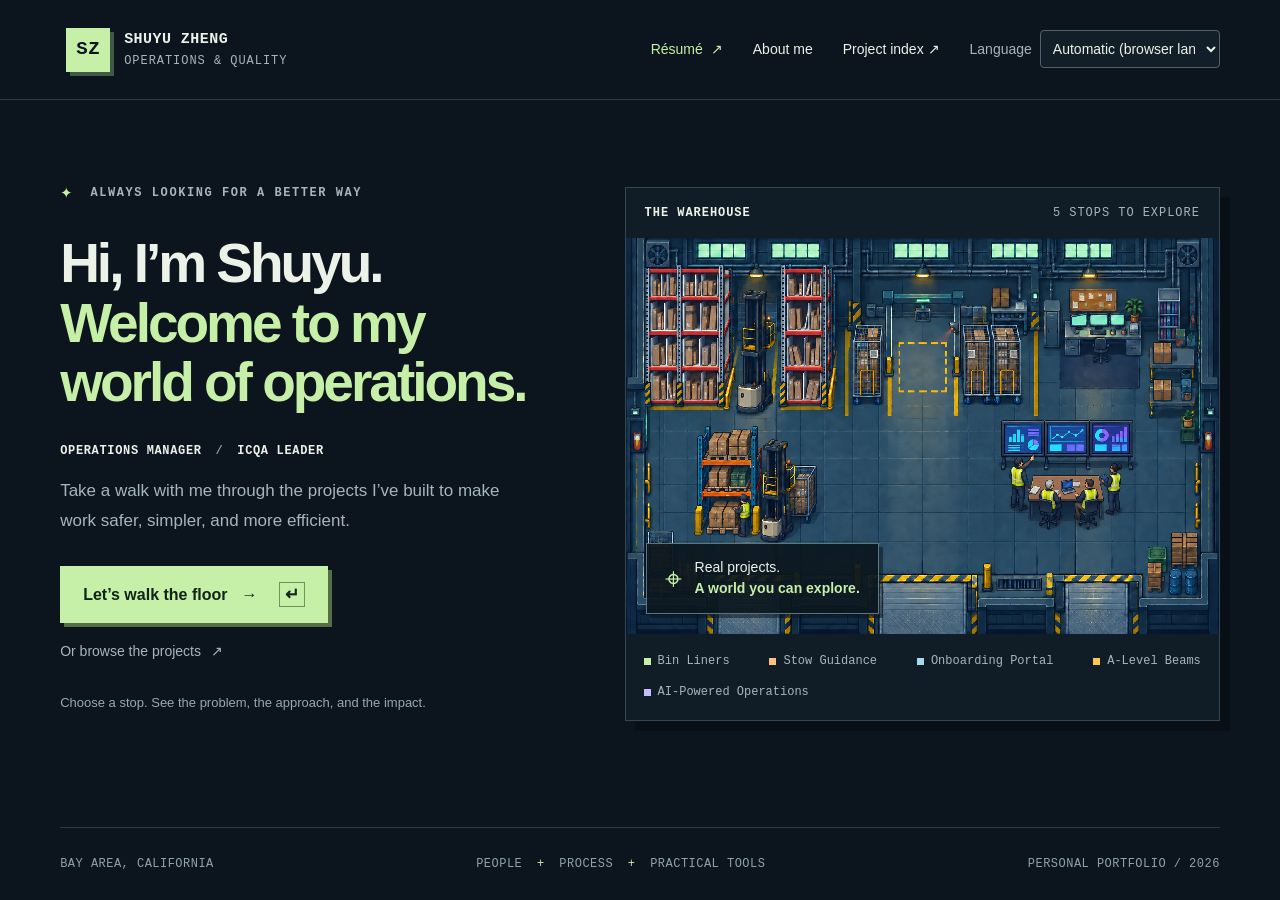
==== index.html @ 423a7daf "shuyuzheng.com" ====
<!doctype html>
<html lang="en">
<head>
  <meta charset="utf-8">
  <meta name="viewport" content="width=device-width, initial-scale=1">
  <title>A Floor Walk with Shuyu Zheng</title>
  <meta name="description" content="Explore operations leadership and program delivery with Shuyu Zheng: Bin Liners, Stow Guidance, Onboarding Portal, A-Level Beams and AI-Powered Operations. View the one-page résumé or take an interactive warehouse floor walk.">
  <meta name="theme-color" content="#0c151d">
  <link rel="icon" type="image/svg+xml" href="data:image/svg+xml,%3Csvg xmlns='http://www.w3.org/2000/svg' viewBox='0 0 64 64'%3E%3Crect width='64' height='64' rx='12' fill='%2314213d'/%3E%3Ctext x='32' y='42' font-family='Arial,sans-serif' font-weight='700' font-size='30' text-anchor='middle' fill='white'%3ESZ%3C/text%3E%3C/svg%3E">
  <link rel="stylesheet" href="styles.css">
  <link rel="preload" as="image" href="assets/warehouse-ai-operations.png">
  <script type="module" src="app.js"></script>
</head>
<body>
  <a class="skip-link" href="#main">Skip to main content</a>
  <header class="site-header">
    <button class="brand" type="button" data-home aria-label="Shuyu Zheng, introduction"><span class="monogram" aria-hidden="true">SZ</span><span>SHUYU ZHENG<span class="brand-sub">OPERATIONS & QUALITY</span></span></button>
    <nav aria-label="Main navigation"><a class="resume-nav" href="assets/Shuyu_Zheng_Resume.pdf" target="_blank" rel="noopener noreferrer"><span>Résumé</span> <span aria-hidden="true">↗</span></a><button type="button" data-about>About me</button><button type="button" data-project-menu>Project index <span aria-hidden="true">↗</span></button><label class="language-picker"><span>Language</span><select class="language-select" aria-label="Language"><option value="auto">Automatic (browser language)</option><option value="en" lang="en" data-no-translate>English</option><option value="zh-Hans" lang="zh-Hans" data-no-translate>简体中文</option><option value="es" lang="es" data-no-translate>Español</option></select></label></nav>
  </header>
  <main id="main">
    <section class="landing" id="landing" aria-labelledby="intro-title">
      <div class="intro-copy">
        <p class="eyebrow"><span class="small-cross" aria-hidden="true">✦</span> ALWAYS LOOKING FOR A BETTER WAY</p>
        <h1 id="intro-title">Hi, I’m Shuyu.<br><span>Welcome to my world of operations.</span></h1>
        <p class="intro-role">OPERATIONS MANAGER <span>/</span> ICQA LEADER</p>
        <p class="intro-text">Take a walk with me through the projects I’ve built to make work safer, simpler, and more efficient.</p>
        <div class="intro-actions"><button class="button primary" id="enter-button" type="button">Let’s walk the floor <span aria-hidden="true">→</span><span class="key-tag" aria-hidden="true">↵</span></button><button class="plain-link" type="button" data-project-menu>Or browse the projects <span aria-hidden="true">↗</span></button></div>
        <p class="intro-instruction">Choose a stop. See the problem, the approach, and the impact.</p>
      </div>
      <div class="intro-scene">
        <div class="scene-heading"><span>THE WAREHOUSE</span><span>5 STOPS TO EXPLORE</span></div>
        <div class="preview-art"><img src="assets/warehouse-ai-operations.png" width="1536" height="1024" alt="Pixel art warehouse with storage racks, order pickers, cage lanes, a manager’s desk and a multi-screen leadership sync area."><div class="preview-note"><span class="note-icon" aria-hidden="true">⌖</span><span>Real projects.<br><strong>A world you can explore.</strong></span></div></div>
        <div class="scene-legend"><span><i class="legend-square liners-color"></i>Bin Liners</span><span><i class="legend-square stowguidance-color"></i>Stow Guidance</span><span><i class="legend-square portal-color"></i>Onboarding Portal</span><span><i class="legend-square beams-color"></i>A-Level Beams</span><span><i class="legend-square ai-color"></i>AI-Powered Operations</span></div>
      </div>
      <div class="landing-foot"><span>BAY AREA, CALIFORNIA</span><span>PEOPLE <b>+</b> PROCESS <b>+</b> PRACTICAL TOOLS</span><span>PERSONAL PORTFOLIO / 2026</span></div>
    </section>
    <section class="game" id="game" hidden aria-labelledby="game-title">
      <div class="game-heading"><div><p class="eyebrow">SHUYU'S WAREHOUSE</p><h1 id="game-title" tabindex="-1">Your floor walk starts here.</h1></div><button class="plain-link" type="button" data-home><span aria-hidden="true">←</span> Introduction</button></div>
      <div class="game-layout">
        <div class="world-panel">
          <div class="world-topbar"><span><i class="tiny-square" aria-hidden="true"></i> THE OPERATIONS FLOOR</span><span id="location-label">At the entrance</span></div>
          <div class="world" id="world" tabindex="0" role="group" aria-label="Interactive warehouse. Click the floor to walk, or choose a project stop. Arrow keys and W A S D also move the manager; Enter opens a nearby project." aria-describedby="controls-copy">
            <img class="warehouse-art" src="assets/warehouse-ai-operations.png" width="1536" height="1024" alt="Warehouse exploration map with five stops: Bin Liners, Stow Guidance, Onboarding Portal, A-Level Beams and AI-Powered Operations." draggable="false">
            <svg class="route-overlay" viewBox="0 0 1000 667" aria-hidden="true"><polyline id="route-line" points=""></polyline></svg>
            <div class="destination-ring" id="destination-ring" hidden aria-hidden="true"></div>
            <button class="stop-pin" id="pin-liners" data-stop="liners" style="--pin-x:17%;--pin-y:41%;--stop-color:var(--mint)" aria-label="Walk to the racks and explore Bin Liners"><span class="pin-label">BIN LINERS</span><span class="pin-number">01</span><span class="pin-tip" aria-hidden="true"></span></button>
            <button class="stop-pin" id="pin-stowguidance" data-stop="stowguidance" style="--pin-x:50%;--pin-y:24%;--stop-color:var(--amber)" aria-label="Walk to the satellite drop zone and explore Stow Guidance"><span class="pin-label">STOW GUIDANCE</span><span class="pin-number">02</span><span class="pin-tip" aria-hidden="true"></span></button>
            <button class="stop-pin" id="pin-portal" data-stop="portal" style="--pin-x:80%;--pin-y:28%;--stop-color:var(--blue)" aria-label="Walk to the manager's desk and explore the Onboarding Portal"><span class="pin-label">ONBOARDING PORTAL</span><span class="pin-number">03</span><span class="pin-tip" aria-hidden="true"></span></button>
            <button class="stop-pin" id="pin-beams" data-stop="beams" style="--pin-x:20%;--pin-y:66%;--stop-color:var(--safety)" aria-label="Walk to the picker and explore A-Level Beams"><span class="pin-label">A-LEVEL BEAMS</span><span class="pin-number">04</span><span class="pin-tip" aria-hidden="true"></span></button>
            <button class="stop-pin" id="pin-ai" data-stop="ai" style="--pin-x:74%;--pin-y:53%;--stop-color:var(--violet)" aria-label="Walk to the leadership sync and explore AI-Powered Operations"><span class="pin-label">AI OPS</span><span class="pin-number">05</span><span class="pin-tip" aria-hidden="true"></span></button>
            <button class="warehouse-exit" type="button" data-walk-outside aria-label="Exit to the basketball court"><span aria-hidden="true">↘</span><span>Life outside work</span><span aria-hidden="true">↗</span></button>
            <div class="manager" id="manager" style="left:50%;top:78%" aria-hidden="true"><span class="manager-name">SHUYU</span><span class="manager-shadow"></span><canvas class="manager-sprite" id="manager-sprite" width="128" height="128"></canvas></div>
            <button class="nearby-prompt" id="nearby-prompt" type="button" hidden>Explore project <kbd>Enter</kbd></button>
            <div class="map-caption" aria-hidden="true">WAREHOUSE / EXPLORATION MAP</div>
          </div>
          <div class="world-controls" id="controls-copy"><span data-mobile-hint=" · Or choose a stop below"><span class="cursor-icon" aria-hidden="true">↖</span> Click or tap to walk</span><span><kbd>↑</kbd><kbd>←</kbd><kbd>↓</kbd><kbd>→</kbd> or WASD</span><span><kbd>Enter</kbd> Explore a stop</span></div>
          <div class="arrival-message" id="arrival-message" role="status" aria-live="polite">You're on the floor. Choose a project marker, or click anywhere in an aisle.</div>
        </div>
        <aside class="field-guide" aria-labelledby="guide-title">
          <div class="guide-head"><span class="eyebrow">YOUR FIELD GUIDE</span><span class="guide-symbol" aria-hidden="true">✦</span></div>
          <h2 id="guide-title">Choose your next stop.</h2><p class="guide-intro">Five stops. Better flow, stronger teams, safer work and informed decisions.</p>
          <div class="progress-label"><span>PROJECTS EXPLORED</span><span id="progress-text">0 / 5</span></div><div class="progress-track" role="progressbar" aria-label="Projects explored" aria-valuemin="0" aria-valuemax="5" aria-valuenow="0"><span id="progress-fill"></span></div>
          <div class="project-stops">
            <button type="button" class="stop-card" data-stop="liners" style="--stop-color:var(--mint)"><span class="stop-index">01</span><span class="stop-copy"><span class="stop-place">STORAGE RACKS</span><strong>Bin Liners</strong><span class="stop-description">Less digging. A faster, safer pick.</span></span><span class="stop-state" aria-hidden="true">↗</span></button>
            <button type="button" class="stop-card" data-stop="stowguidance" style="--stop-color:var(--amber)"><span class="stop-index">02</span><span class="stop-copy"><span class="stop-place">STOW SATELLITE</span><strong>Stow Guidance Tool Improvement Project</strong><span class="stop-description">Remove the scan-and-wait step.</span></span><span class="stop-state" aria-hidden="true">↗</span></button>
            <button type="button" class="stop-card" data-stop="portal" style="--stop-color:var(--blue)"><span class="stop-index">03</span><span class="stop-copy"><span class="stop-place">MANAGER'S DESK</span><strong>Onboarding Portal</strong><span class="stop-description">Organization health. Team pace. Verified learning.</span></span><span class="stop-state" aria-hidden="true">↗</span></button>
            <button type="button" class="stop-card" data-stop="beams" style="--stop-color:var(--safety)"><span class="stop-index">04</span><span class="stop-copy"><span class="stop-place">PALLET PICKING</span><strong>A-Level Beams</strong><span class="stop-description">Raise the pallet. Reduce the bend.</span></span><span class="stop-state" aria-hidden="true">↗</span></button>
            <button type="button" class="stop-card" data-stop="ai" style="--stop-color:var(--violet)"><span class="stop-index">05</span><span class="stop-copy"><span class="stop-place">LEADERSHIP SYNC</span><strong>AI-Powered Operations</strong><span class="stop-description">Better evidence. Clearer decisions. Accountable execution.</span></span><span class="stop-state" aria-hidden="true">↗</span></button>
          </div>
          <div class="guide-bottom"><p>Want to go straight to the stories?</p><button class="plain-link" type="button" data-project-menu>Open project index <span aria-hidden="true">↗</span></button></div>
        </aside>
      </div>
      <div class="game-footer"><button class="plain-link outside-link" type="button" data-walk-outside><span aria-hidden="true">🏀</span> <span>Step outside for basketball</span> <span aria-hidden="true">→</span></button><button class="plain-link" type="button" data-about>Meet the manager <span aria-hidden="true">↗</span></button></div>
    </section>
    <section class="outside" id="outside" hidden aria-labelledby="outside-title">
      <div class="outside-heading"><div><p class="eyebrow">OFF THE CLOCK</p><h1 id="outside-title">Same Shuyu. Different court.</h1><p>Outside operations, I’m a basketball fan. Welcome to my slightly biased pickup game.</p></div><button class="plain-link" type="button" data-return-warehouse><span aria-hidden="true">←</span> <span>Back to the warehouse</span></button></div>
      <div class="court-shell">
        <div class="court-rule"><strong>SHUYU’S HOUSE RULE</strong><p>Only Shuyu or a teammate receiving his direct pass can score. Everyone else is here for the cardio.</p></div>
        <div class="court-scoreboard" aria-label="Basketball scoreboard"><div><span>Squad points</span><strong><span id="court-score">0</span><small> / 21</small></strong></div><div><span>Shuyu’s points</span><strong id="court-shuyu-points">0</strong></div><div><span>Shuyu’s assists</span><strong id="court-assists">0</strong></div><div><span>Shot clock</span><strong id="court-clock">24</strong></div></div>
        <div class="court-stage">
          <div class="court-surface">
          <canvas id="basketball-canvas" width="960" height="640" tabindex="0" aria-label="Playable basketball court. Tap to move the ball handler, or use arrows or W A S D. Hold and release the shoot button or Space to shoot. E passes or steals; Q returns to Shuyu." aria-describedby="basketball-help">Playable basketball court</canvas>
          <div class="court-format" aria-hidden="true">First to 21 · Full court · 5 on 5</div>
          <div class="court-timing" id="court-timing"><div class="timing-heading"><span>Shot timing</span><span id="court-possession">Shuyu can score</span></div><div class="shot-meter" id="shot-meter" role="meter" aria-label="Shot timing" aria-valuemin="0" aria-valuemax="1500" aria-valuenow="0"><span class="shot-meter-green"></span><span class="shot-meter-fill" id="shot-meter-fill"></span><span class="shot-meter-target" aria-hidden="true"></span></div><p>Release in green · about 1 second</p></div>
          </div>
        <div class="court-controls">
          <div class="court-dpad" role="group" aria-label="Move"><button type="button" data-court-direction="arrowup" aria-label="Move up">↑</button><button type="button" data-court-direction="arrowleft" aria-label="Move left">←</button><button type="button" data-court-direction="arrowdown" aria-label="Move down">↓</button><button type="button" data-court-direction="arrowright" aria-label="Move right">→</button></div>
          <div class="court-actions"><button class="button primary" id="court-shoot" type="button" disabled><span>Hold to shoot</span><kbd aria-hidden="true">Space</kbd></button><button class="outline-button" id="court-pass" type="button" disabled><span>Pass / steal</span><kbd aria-hidden="true">E</kbd></button><button class="outline-button" id="court-shuyu" type="button" disabled><span>Back to Shuyu</span><kbd aria-hidden="true">Q</kbd></button></div>
          <div class="court-session"><button class="plain-link" id="court-pause" type="button" disabled>Pause</button><button class="plain-link" id="court-restart" type="button">Restart</button><button class="plain-link" type="button" data-return-warehouse><span aria-hidden="true">←</span><span>Warehouse</span></button></div>
        </div>
          <div class="court-overlay" id="court-overlay"><div><span class="court-overlay-ball" aria-hidden="true">🏀</span><h2 id="court-overlay-title">Loading the court…</h2><p>Move into range, hold for about one second, then release in green. Pass to a teammate for a Shuyu assist.</p><button class="button primary" id="court-start" type="button" disabled>Start pickup</button><button class="plain-link court-overlay-exit" type="button" data-return-warehouse><span aria-hidden="true">←</span><span>Warehouse</span></button></div></div>
        </div>
        <p id="court-message" class="court-message" role="status" aria-live="polite">Ready for a little pickup?</p>
        <div class="basketball-help" id="basketball-help"><p>Tap the court to move. Hold the shoot button, then release in green. E: pass or steal. Q: back to Shuyu. Arrow keys / WASD also move.</p><p>Use Pass to find a teammate. The gold ring marks who you control; a star marks Shuyu’s pass recipient. Attack the right basket.</p></div>
      </div>
    </section>
    <noscript><div class="noscript-note"><p>Shuyu Zheng leads operations and inventory quality at Amazon. Explore five areas of work: Bin Liners, Stow Guidance, Onboarding Portal, A-Level Beams and AI-Powered Operations. The interactive floor walk requires JavaScript.</p><a href="assets/Shuyu_Zheng_Resume.pdf">View résumé (PDF, English)</a></div></noscript>
  </main>
  <dialog class="project-dialog" id="project-dialog" aria-labelledby="dialog-title"><div class="dialog-top"><label class="language-picker"><span>Language</span><select class="language-select" aria-label="Language"><option value="auto">Automatic (browser language)</option><option value="en" lang="en" data-no-translate>English</option><option value="zh-Hans" lang="zh-Hans" data-no-translate>简体中文</option><option value="es" lang="es" data-no-translate>Español</option></select></label><span class="eyebrow" id="dialog-eyebrow">PROJECT FIELD NOTES</span><button class="close-dialog" type="button" aria-label="Close and return">Close <span aria-hidden="true">×</span></button></div><div id="dialog-content"></div></dialog>
</body>
</html>
---- styles.css ----
:root{color-scheme:dark;--bg:#0c151d;--panel:#121f28;--panel-2:#172631;--line:#2b3c46;--text:#edf2e9;--muted:#a6b5bb;--mint:#c6efa7;--amber:#ffc17d;--blue:#a7d9ef;--safety:#ffc94b;--mono:'Courier New',Courier,monospace;--sans:Inter,ui-sans-serif,-apple-system,BlinkMacSystemFont,'Segoe UI',sans-serif}
*{box-sizing:border-box}html{scroll-behavior:smooth}body{margin:0;background:var(--bg);color:var(--text);font-family:var(--sans);font-size:16px;line-height:1.6}button,a{-webkit-tap-highlight-color:transparent}button{font:inherit;color:inherit;cursor:pointer;border:0}button:disabled{cursor:default}a{color:inherit}button:focus-visible,a:focus-visible,[tabindex]:focus-visible{outline:3px solid var(--mint);outline-offset:5px}button:focus:not(:focus-visible){outline:none}[hidden]{display:none!important}::selection{background:var(--mint);color:var(--bg)}.skip-link{position:fixed;top:-80px;left:16px;z-index:50;padding:12px 20px;background:var(--mint);color:var(--bg)}.skip-link:focus{top:12px}
.site-header{min-height:100px;padding:20px 4.7%;display:flex;align-items:center;justify-content:space-between;border-bottom:1px solid var(--line);max-width:1920px;margin:auto;gap:20px}.brand{display:flex;align-items:center;gap:14px;text-align:left;background:none;font-family:var(--mono);font-size:15px;font-weight:700;line-height:1.5;letter-spacing:.03em}.monogram{display:grid;place-items:center;min-width:44px;height:44px;color:var(--bg);background:var(--mint);font-size:19px;box-shadow:4px 4px 0 #405946}.brand-sub{display:block;color:var(--muted);font-size:12px;font-weight:400;letter-spacing:.08em}.site-header nav{display:flex;gap:30px}.site-header nav button{background:none;font-size:14px;padding:10px 0}.site-header nav button:last-child{color:var(--mint)}.site-header nav button:hover,.plain-link:hover{color:var(--mint)}
.landing{min-height:calc(100svh - 100px);max-width:1600px;margin:auto;padding:64px 4.7% 0;display:grid;grid-template-columns:1fr 1.18fr;column-gap:60px;align-items:center}.eyebrow{font:700 12px/1.6 var(--mono);letter-spacing:.13em;color:var(--muted);margin:0 0 16px}.small-cross{color:var(--mint);margin-right:8px;font-size:20px;vertical-align:middle}.intro-copy h1{font-size:clamp(42px,4.3vw,72px);letter-spacing:-.055em;line-height:1.08;margin:25px 0 28px;font-weight:650}.intro-copy h1>span{color:var(--mint)}.intro-role{font:700 12px/1.8 var(--mono);letter-spacing:.055em;margin:0 0 14px}.intro-role>span{color:#8499a5;margin:0 6px}.intro-text{max-width:465px;font-size:17px;line-height:1.75;color:var(--muted);margin:0 0 30px}.intro-actions{display:flex;align-items:flex-start;flex-direction:column;gap:17px}.button{padding:16px 23px;display:inline-flex;align-items:center;justify-content:center;gap:14px;font-weight:650;font-size:16px;transition:transform .15s,box-shadow .15s}.primary{background:var(--mint);color:#132319;box-shadow:4px 4px 0 #566e48}.primary:hover{transform:translate(-2px,-2px);box-shadow:6px 6px 0 #566e48}.primary:active{transform:translate(2px,2px);box-shadow:2px 2px 0 #566e48}.play-icon{font-size:13px}.key-tag{font-size:17px;line-height:1;padding:3px 5px;border:1px solid #70955c;margin-left:8px}.plain-link{display:inline-flex;align-items:center;gap:10px;background:none;padding:0;font-size:14px;color:var(--muted);text-decoration:none}.intro-instruction{font-size:13px;color:#96a8b1;margin-top:30px}
.intro-scene{border:1px solid #354753;background:#101d26;box-shadow:10px 10px 0 #080f15;transform:translateY(2px)}.scene-heading{display:flex;justify-content:space-between;gap:15px;padding:16px 19px;font:700 12px/1.5 var(--mono);letter-spacing:.08em}.scene-heading span:last-child{color:var(--muted);font-weight:400}.preview-art{position:relative;overflow:hidden;background:#132631}.preview-art>img{display:block;width:100%;height:auto;aspect-ratio:1.5;object-fit:cover;image-rendering:pixelated}.preview-note{position:absolute;bottom:20px;left:20px;display:flex;gap:13px;align-items:center;font-size:14px;line-height:1.5;background:#0c171fed;border:1px solid #5c777b;padding:12px 18px;box-shadow:4px 4px 0 #09121880}.note-icon{font-size:30px;color:var(--mint)}.preview-note strong{font-weight:600;color:var(--mint)}.scene-legend{display:flex;justify-content:space-between;gap:12px;flex-wrap:wrap;padding:18px;font-size:12px;font-family:var(--mono);color:var(--muted)}.scene-legend>span{display:flex;gap:7px;align-items:center}.legend-square{height:7px;width:7px;display:inline-block}.liners-color{background:var(--mint)}.stowguidance-color{background:var(--amber)}.portal-color{background:var(--blue)}.landing-foot{grid-column:1/-1;display:flex;justify-content:space-between;gap:20px;align-self:end;border-top:1px solid var(--line);padding:27px 0;margin-top:60px;font:12px/1.5 var(--mono);letter-spacing:.04em;color:#8fa2ac}.landing-foot b{color:var(--mint);font-weight:400;padding:0 7px}
.game{max-width:1600px;margin:auto;padding:30px 4.7% 0}.game-heading{display:flex;justify-content:space-between;align-items:center;gap:20px;margin-bottom:25px}.game-heading .eyebrow{margin:0 0 6px}.game-heading h1{font-size:31px;font-weight:600;line-height:1.2;letter-spacing:-.035em;margin:0}.game-layout{display:grid;grid-template-columns:minmax(0,1fr) 290px;border:1px solid var(--line);box-shadow:8px 8px 0 #080f15}.world-panel{min-width:0;background:#101e27}.world-topbar{font:12px/1.5 var(--mono);letter-spacing:.04em;display:flex;align-items:center;justify-content:space-between;gap:12px;padding:17px 20px;border-bottom:1px solid var(--line)}.world-topbar>span:first-child{display:flex;align-items:center;gap:9px}.tiny-square{height:6px;width:6px;background:var(--mint)}#location-label{color:var(--muted);font-size:12px}.world{position:relative;aspect-ratio:1.5;overflow:hidden;cursor:crosshair;isolation:isolate;background:#213740;touch-action:manipulation;user-select:none;-webkit-user-select:none}.warehouse-art{position:absolute;inset:0;display:block;width:100%;height:100%;image-rendering:pixelated;pointer-events:none}.route-overlay{position:absolute;inset:0;width:100%;height:100%;pointer-events:none;z-index:2}.route-overlay polyline{fill:none;stroke:var(--mint);stroke-width:2;stroke-dasharray:4 8;stroke-linecap:round;opacity:.8}.destination-ring{position:absolute;width:22px;height:10px;border:2px solid var(--mint);transform:translate(-50%,-50%);z-index:3;box-shadow:0 0 0 3px #16242b88}.manager{position:absolute;width:7%;aspect-ratio:1;transform:translate(-50%,-94%);pointer-events:none;z-index:6;min-width:28px}.manager-sprite{position:absolute;inset:0;width:100%;height:100%;image-rendering:pixelated}.manager-name{position:absolute;bottom:95%;left:50%;transform:translateX(-50%);font:700 12px/1 var(--mono);letter-spacing:.03em;color:#eaffde;background:#0c171fda;border:1px solid #799477;padding:4px 6px;white-space:nowrap;z-index:1}.manager-shadow{position:absolute;width:36%;height:12%;bottom:2%;left:32%;background:#030c1680;border-radius:50%}.stop-pin{position:absolute;left:var(--pin-x);top:var(--pin-y);transform:translate(-50%,-100%);padding:0;background:transparent;display:flex;align-items:center;flex-direction:column;z-index:7;cursor:pointer;color:var(--stop-color);transition:filter .16s}.pin-label{background:#101c25f5;border:1px solid var(--stop-color);padding:5px 9px;font:700 12px/1.4 var(--mono);letter-spacing:.04em;white-space:nowrap;box-shadow:3px 3px 0 #0005}.pin-number{display:grid;place-items:center;width:34px;height:32px;background:var(--stop-color);color:var(--bg);font:700 14px/1 var(--mono);margin-top:6px;box-shadow:3px 3px 0 #0005}.pin-tip{width:0;height:0;border-left:5px solid transparent;border-right:5px solid transparent;border-top:6px solid var(--stop-color)}.stop-pin:hover,.stop-pin:focus-visible{filter:brightness(1.2)}.stop-pin.is-active .pin-number{outline:3px solid white;outline-offset:3px}.stop-pin.is-visited .pin-label:after{content:' ✓';padding-left:3px}.world-controls{display:flex;flex-wrap:wrap;justify-content:space-between;gap:10px;padding:16px 19px;border-top:1px solid var(--line);font-size:13px;color:var(--muted)}.world-controls>span{display:flex;align-items:center;gap:5px}kbd{font:12px/1 var(--mono);background:#233440;border:1px solid #4b606c;border-bottom-width:2px;padding:4px 5px;border-radius:2px;color:#d8e5e7}.cursor-icon{font-size:20px;color:var(--mint);line-height:.8;margin-right:3px}.arrival-message{font-size:14px;line-height:1.6;padding:0 19px 17px;color:#b5c4c7}.map-caption{position:absolute;bottom:13px;right:15px;font:12px/1.4 var(--mono);letter-spacing:.04em;color:#c4d1d9;background:#08151fbb;padding:4px 7px}.nearby-prompt{position:absolute;bottom:20px;left:50%;transform:translateX(-50%);padding:8px 14px;background:var(--mint);color:#14281d;white-space:nowrap;z-index:8;font-size:14px;box-shadow:3px 3px 0 #17221bdd}.nearby-prompt kbd{margin-left:10px;background:#afda8f;border-color:#739859;color:#183022}
.field-guide{border-left:1px solid var(--line);background:var(--panel);padding:25px 23px;display:flex;flex-direction:column;min-width:0}.guide-head{display:flex;justify-content:space-between;align-items:center}.guide-head .eyebrow{font-size:12px;margin:0}.guide-symbol{color:var(--mint);font-size:21px}.field-guide h2{font-size:25px;line-height:1.3;letter-spacing:-.025em;margin:13px 0 8px}.guide-intro{color:var(--muted);font-size:16px;line-height:1.65;margin:0 0 26px}.progress-label{display:flex;justify-content:space-between;font:12px/1.5 var(--mono);letter-spacing:.01em;color:var(--muted)}#progress-text{color:var(--mint)}.progress-track{height:5px;background:#2a3b44;margin:10px 0 20px;overflow:hidden}.progress-track>span{display:block;background:var(--mint);height:100%;width:0;transition:width .35s}.project-stops{display:flex;flex-direction:column;gap:6px}.stop-card{display:flex;align-items:flex-start;gap:10px;text-align:left;width:100%;padding:16px 0;border-top:1px solid var(--line);background:transparent}.stop-index{font:700 12px/1.4 var(--mono);color:var(--stop-color);border:1px solid #52606a;min-width:27px;text-align:center;padding:4px 2px;margin-top:2px}.stop-copy{display:flex;flex-direction:column;flex:1;gap:4px}.stop-place{font:12px/1.5 var(--mono);letter-spacing:.01em;color:var(--muted)}.stop-copy strong{font-size:16px;font-weight:600;line-height:1.4}.stop-description{color:var(--muted);font-size:14px;line-height:1.55}.stop-state{font-size:17px;line-height:1;color:var(--stop-color);padding-top:6px}.stop-card:hover .stop-copy strong,.stop-card.is-active .stop-copy strong{color:var(--stop-color)}.stop-card.is-active .stop-index{border-color:var(--stop-color)}.stop-card.is-visited .stop-index{background:var(--stop-color);color:var(--bg);border-color:var(--stop-color)}.guide-bottom{border-top:1px solid var(--line);margin-top:auto;padding-top:21px}.guide-bottom p{font-size:13px;color:#9cafb9;margin:0 0 7px}.guide-bottom .plain-link{color:var(--mint);font-size:14px}.game-footer{display:flex;justify-content:space-between;gap:16px;align-items:center;padding:23px 0;font:12px/1.6 var(--mono);letter-spacing:.01em;color:#8fa2ac}.game-footer .plain-link{font-family:var(--sans);letter-spacing:0;font-size:14px}
.project-dialog{border:1px solid #546c78;background:var(--panel);color:var(--text);padding:0;width:min(830px,calc(100% - 36px));max-height:90svh;box-shadow:12px 12px 0 #050d1480;overscroll-behavior:contain}.project-dialog::backdrop{background:#030a12d9;backdrop-filter:blur(5px)}.dialog-top{display:flex;align-items:center;justify-content:space-between;gap:15px;position:sticky;top:0;z-index:3;background:#121f28f7;padding:18px 28px;border-bottom:1px solid var(--line)}.dialog-top .eyebrow{margin:0;font-size:12px}.close-dialog{display:flex;gap:14px;align-items:center;background:transparent;font-size:14px;color:var(--muted)}.close-dialog>span{font-size:25px;line-height:1}.dialog-body{padding:34px}.dialog-identity{display:flex;align-items:center;gap:14px;margin-bottom:20px}.dialog-number{background:var(--project-accent,var(--mint));color:var(--bg);font:700 20px/1 var(--mono);padding:12px;box-shadow:4px 4px 0 #34473e}.dialog-place{font:12px/1.5 var(--mono);letter-spacing:.07em;color:var(--project-accent,var(--mint))}.dialog-body h2{font-size:42px;line-height:1.12;letter-spacing:-.045em;margin:0 0 17px}.dialog-lead{font-size:19px;line-height:1.6;color:#c1cdd0;margin:0 0 25px}.project-tags{display:flex;flex-wrap:wrap;gap:8px;margin:0 0 28px}.project-tags span{font:12px/1.4 var(--mono);color:#bacbd1;border:1px solid #405560;padding:6px 9px}.story-section{border-top:1px solid var(--line);padding-top:22px;margin-top:23px}.story-section h3{font-size:17px;line-height:1.4;margin:0 0 10px;font-weight:600}.story-section p{font-size:16px;line-height:1.75;color:#b3c3c9;margin:0 0 12px}.story-section ul{color:#b3c3c9;padding-left:22px;font-size:16px}.story-section li{margin-bottom:9px}.project-note{border-left:2px solid var(--project-accent,var(--mint));padding:9px 15px;color:var(--muted);font-size:14px;line-height:1.6;margin:25px 0}.project-end{display:flex;justify-content:space-between;align-items:center;gap:20px;padding-top:25px;border-top:1px solid var(--line);margin-top:28px}.project-end .button{font-size:14px;padding:11px 17px}.project-end .plain-link{font-size:14px}.project-index{display:grid;gap:12px;margin-top:25px}.index-card{border:1px solid var(--line);background:#172832;text-align:left;padding:21px;display:grid;grid-template-columns:42px 1fr auto;gap:17px;align-items:center}.index-card:hover{border-color:var(--stop-color)}.index-card .index-number{font:700 17px/1.5 var(--mono);color:var(--stop-color)}.index-card strong{font-size:20px;line-height:1.4;display:block;margin-bottom:4px}.index-card small{display:block;font-size:14px;color:var(--muted);line-height:1.5}.index-card .index-arrow{color:var(--stop-color);font-size:23px}.about-grid{display:grid;grid-template-columns:1fr 1fr;gap:18px;padding:20px 0;border-top:1px solid var(--line);border-bottom:1px solid var(--line);margin:25px 0}.about-grid span{display:block;font:12px/1.5 var(--mono);color:var(--muted);letter-spacing:.05em;margin-bottom:7px}.about-grid strong{font-size:16px;font-weight:500}.about-path{font:14px/1.8 var(--mono);color:var(--mint);border-left:2px solid var(--mint);padding:4px 18px;margin:24px 0}.more-work{display:flex;gap:10px;flex-wrap:wrap;margin-top:20px}.outline-button{background:transparent;border:1px solid #4c636d;padding:10px 14px;font-size:14px;text-align:left}.outline-button:hover{border-color:var(--mint);color:var(--mint)}.flow-demo{padding:20px;background:#0e1921;border:1px solid #3e5059;margin:25px 0}.flow-demo-heading{display:flex;justify-content:space-between;align-items:center;gap:20px;margin-bottom:20px;font:12px/1.5 var(--mono);color:var(--muted)}.flow-demo-heading button{background:transparent;color:var(--amber);font-size:14px;border:1px solid #5e594d;padding:6px 10px;white-space:nowrap}.flow-steps{display:grid;grid-template-columns:1fr 1fr 1fr;gap:12px}.flow-step{border:1px solid #334550;padding:13px 12px;background:#182731}.flow-step .flow-number{font:12px/1.5 var(--mono);color:#8a9fa9;display:block;margin-bottom:12px}.flow-step strong{font-size:16px;line-height:1.4;display:block;margin-bottom:4px}.flow-step p{font-size:14px;line-height:1.6;color:var(--muted);margin:0}.flow-step.is-lit{border-color:var(--amber);background:#332d24}.flow-step.is-lit .flow-number{color:var(--amber)}.flow-status{min-height:44px;font-size:14px;line-height:1.6;color:var(--amber);margin:16px 0 0}.feature-table{width:100%;border-collapse:collapse;margin:21px 0;font-size:16px;line-height:1.65}.feature-table th{width:34%;text-align:left;font-weight:500;color:var(--blue)}.feature-table td{color:var(--muted)}.feature-table th,.feature-table td{padding:12px 10px;border-bottom:1px solid var(--line);vertical-align:top}.dialog-open{overflow:hidden}.noscript-note{padding:25px;margin:20px;border:1px solid var(--line)}
@media(min-width:1600px){.landing{padding-top:90px}.intro-scene{margin-top:10px}.game-heading{margin-bottom:32px}.field-guide{padding:30px 26px}.game-layout{grid-template-columns:minmax(0,1fr) 320px}.stop-card{padding:22px 0}}
@media(max-width:1180px){.landing{column-gap:35px;padding-top:50px}.landing-foot>span:nth-child(2){display:none}.scene-legend{gap:10px}.game{padding-left:3%;padding-right:3%}.game-layout{grid-template-columns:minmax(0,1fr) 270px}.field-guide{padding:19px 17px}.world-controls{padding:13px}.world-controls>span:nth-child(3){display:none}.pin-label{padding:4px 6px}.map-caption{display:none}.guide-intro{margin-bottom:20px}.stop-card{padding:14px 0}.guide-bottom{padding-top:13px}.guide-bottom p{display:none}}
@media(max-width:930px){.landing{column-gap:27px}.intro-copy h1{font-size:44px}.intro-text{font-size:16px}.scene-heading{padding:13px}.scene-heading>span:last-child{display:none}.scene-legend{padding:12px}.scene-legend>span:last-child{flex-basis:100%}.preview-note{left:12px;bottom:12px;padding:8px 12px}.game-layout{display:flex;flex-direction:column}.field-guide{border-left:0;border-top:1px solid var(--line);display:grid;grid-template-columns:1fr auto;gap:0 30px}.guide-head,.field-guide h2,.guide-intro,.progress-label,.progress-track{display:none}.project-stops{grid-column:1/-1;display:grid;grid-template-columns:repeat(3,1fr);gap:20px}.stop-card{border-top:0;padding:5px 0 12px}.stop-state{display:none}.guide-bottom{grid-column:1/-1;margin-top:8px;padding-top:12px;display:flex;align-items:center;justify-content:space-between}.guide-bottom p{display:block;margin:0}.game-heading h1{font-size:30px}.world-controls>span:nth-child(3){display:flex}}
@media(max-width:680px){.site-header{min-height:79px;padding:17px 6%;gap:12px}.brand{font-size:12px;gap:12px}.brand-sub{font-size:12px;letter-spacing:0}.monogram{min-width:36px;height:36px;font-size:16px}.site-header nav{gap:0}.site-header nav button{font-size:12px}.site-header nav button:first-child{display:none}.landing{min-height:calc(100svh - 79px);display:flex;flex-direction:column;align-items:stretch;padding:37px 6% 0;gap:35px}.intro-copy h1{font-size:clamp(42px,10vw,61px);margin:20px 0 24px}.intro-copy h1 br:last-child{display:none}.intro-copy h1>span{display:block}.intro-copy h1>br{display:none}.intro-text{font-size:16px;margin-bottom:25px;max-width:100%}.intro-actions{gap:18px}.intro-actions .primary{width:100%;justify-content:space-between;font-size:15px;padding:15px 18px}.intro-instruction{margin:19px 0 0}.intro-scene{transform:none;box-shadow:6px 6px 0 #080f15}.scene-heading>span:last-child{display:block}.scene-legend{justify-content:flex-start}.scene-legend>span:last-child{flex-basis:auto}.landing-foot{margin-top:0;padding:20px 0;gap:10px;line-height:1.7}.landing-foot span:last-child{text-align:right}.game{padding:25px 4% 0}.game-heading{gap:12px;margin-bottom:20px;align-items:flex-end}.game-heading h1{font-size:27px;max-width:225px;line-height:1.15}.game-heading .plain-link{font-size:12px}.game-heading .eyebrow{font-size:12px}.game-layout{box-shadow:5px 5px 0 #080f15}.world-topbar{font-size:12px;padding:12px 10px;gap:10px;letter-spacing:0}.world-topbar>span:first-child{gap:6px}#location-label{font-size:12px;text-align:right}.pin-label{display:none}.pin-number{font-size:12px;width:29px;height:29px;box-shadow:2px 2px 0 #0005}.stop-pin{padding:7px;margin-top:7px}.stop-pin.is-visited .pin-number:after{content:'✓';font-size:12px;position:absolute;right:0;top:5px;background:var(--bg);color:var(--stop-color);padding:2px}.manager{width:8.5%}.manager-name{font-size:12px;padding:3px 4px}.world-controls{font-size:12px;padding:13px 10px;gap:6px}.world-controls>span:nth-child(2),.world-controls>span:nth-child(3){display:none}.world-controls>span:first-child:after{content:attr(data-mobile-hint);color:#a6b5bb}.arrival-message{font-size:14px;padding:0 10px 13px;min-height:48px}.field-guide{padding:14px 16px;gap:0}.project-stops{display:flex;flex-direction:column;gap:0}.stop-card{padding:14px 0;border-bottom:1px solid var(--line);gap:13px}.stop-card:last-child{border-bottom:0}.stop-copy{gap:2px}.stop-copy strong{font-size:17px}.stop-description{font-size:14px}.stop-state{display:block}.stop-index{margin-top:5px}.guide-bottom{margin-top:6px;gap:12px}.guide-bottom p{font-size:12px;max-width:140px}.guide-bottom .plain-link{font-size:14px}.game-footer{font-size:12px;align-items:flex-start;padding-top:19px}.game-footer>span{max-width:170px}.game-footer .plain-link{font-size:12px;white-space:nowrap}.nearby-prompt{bottom:10px;font-size:13px;padding:6px 10px}.nearby-prompt kbd{display:none}.project-dialog{width:calc(100% - 20px);max-height:94svh}.dialog-top{padding:15px 18px}.close-dialog{font-size:14px;gap:10px}.dialog-body{padding:25px 20px}.dialog-body h2{font-size:34px}.dialog-lead{font-size:17px}.dialog-identity{gap:12px;margin-bottom:21px}.dialog-number{font-size:17px;padding:10px}.project-end{gap:14px;flex-wrap:wrap}.flow-demo{padding:13px}.flow-demo-heading{font-size:12px;gap:10px}.flow-steps{grid-template-columns:1fr;gap:8px}.flow-step{display:grid;grid-template-columns:20px 1fr;gap:0 12px;padding:12px}.flow-step .flow-number{grid-row:1/3;margin:0}.flow-status{min-height:0}.feature-table th,.feature-table td{padding:12px 5px}.about-grid{grid-template-columns:1fr}.index-card{padding:17px 13px;gap:10px;grid-template-columns:30px 1fr auto}.index-card strong{font-size:18px}}
@media(max-width:390px){.site-header{padding-left:4%;padding-right:4%}.brand{gap:9px}.brand-sub{font-size:12px}.site-header nav button{max-width:65px;text-align:right;line-height:1.4}.scene-heading{flex-wrap:wrap;gap:5px}.world-topbar{align-items:flex-start}.world-topbar>span:first-child{max-width:155px}.world-controls>span:first-child:after{content:''}.intro-actions .primary{gap:9px}.key-tag{display:none}}
@media(prefers-reduced-motion:reduce){html{scroll-behavior:auto}*,*:before,*:after{animation:none!important;transition:none!important}}
.visually-hidden{position:absolute;width:1px;height:1px;overflow:hidden;clip-path:inset(50%);white-space:nowrap}
.impact-facts{display:grid;grid-template-columns:repeat(3,minmax(0,1fr));gap:18px;margin:26px 0 30px;padding:22px 0;border-top:1px solid var(--line);border-bottom:1px solid var(--line)}.impact-facts strong{display:block;font-size:25px;line-height:1.3;letter-spacing:-.025em;color:var(--project-accent,var(--mint));margin-bottom:8px}.impact-facts span{display:block;font-size:14px;line-height:1.55;color:var(--muted)}.portal-facts{grid-template-columns:repeat(2,minmax(0,1fr))}.impact-calculator{margin:30px 0 0;padding-top:27px;border-top:1px solid var(--line)}.impact-calculator .eyebrow{color:var(--amber);font-size:12px;margin-bottom:12px}.impact-calculator h3{font-size:25px;line-height:1.3;letter-spacing:-.025em;margin:0 0 17px}.impact-formula{font:14px/1.8 var(--mono);color:#c4d1d6;margin:0 0 15px}.impact-formula strong{color:var(--amber)}.calculator-intro{font-size:16px;color:var(--muted);line-height:1.7;margin:0 0 23px}.impact-form{display:grid;grid-template-columns:1fr 1fr;gap:19px}.impact-form label{display:flex;flex-direction:column;gap:7px;color:#c7d5d8;font-size:14px;line-height:1.5}.impact-form input,.impact-form select{width:100%;min-width:0;min-height:45px;background:#0c1720;color:var(--text);border:1px solid #526672;border-radius:0;padding:10px 12px;font:16px/1.5 var(--sans)}.impact-form input:focus-visible,.impact-form select:focus-visible{outline:2px solid var(--amber);outline-offset:2px}.impact-form input:invalid{border-color:#e6a288}.impact-table{width:100%;border-collapse:collapse;font-size:16px;line-height:1.5;margin:26px 0 16px;table-layout:fixed}.impact-table th,.impact-table td{padding:14px 11px;border-bottom:1px solid var(--line);overflow-wrap:anywhere}.impact-table th:first-child{width:24%;text-align:left}.impact-table th{font-weight:500}.impact-table thead{color:var(--muted);font-size:14px}.impact-table td,.impact-table thead th:not(:first-child){text-align:right}.annual-row{color:var(--amber);background:#282b27;font-weight:650}.impact-summary{font-size:16px;color:var(--amber);line-height:1.7;margin:18px 0}.impact-method{font-size:14px;line-height:1.7;color:var(--muted);margin:13px 0}.impact-method a{color:var(--blue);text-underline-offset:3px}.impact-error{font-size:14px;line-height:1.6;color:#ffb299;margin:17px 0}.impact-method:last-child{margin-bottom:0}
@media(max-width:680px){.impact-facts{gap:18px 14px;grid-template-columns:1fr 1fr}.impact-facts>div:last-child:nth-child(3){grid-column:1/-1}.impact-facts strong{font-size:23px}.impact-form{gap:17px 12px}.impact-form label{font-size:14px}.impact-calculator h3{font-size:24px}.impact-table th,.impact-table td{padding:12px 7px;font-size:14px}.impact-table thead th{font-size:12px}.impact-summary{font-size:15px}.impact-formula{font-size:13px}.impact-method{font-size:14px}}
@media(max-width:390px){.impact-form{grid-template-columns:1fr}.impact-table th:first-child{width:22%}.impact-table th,.impact-table td{padding-left:4px;padding-right:4px}.impact-facts strong{font-size:21px}}
.onboarding-facts{grid-template-columns:repeat(3,minmax(0,1fr))}.roadmap-section{padding:24px 0 4px;border-top:1px solid var(--line);margin-top:27px}.roadmap-section .eyebrow{color:var(--blue);margin:0 0 10px}.roadmap-section h3{font-size:23px;line-height:1.35;letter-spacing:-.025em;margin:0 0 18px}.roadmap-section>p:last-child{font-size:16px;line-height:1.75;color:var(--muted);margin:18px 0}.week-rail{display:grid;grid-template-columns:repeat(6,minmax(0,1fr));gap:8px;list-style:none;padding:0;margin:0}.week-rail li{padding:14px 8px;text-align:center;border:1px solid #3e5d6e;background:#142936}.week-rail span{display:block;font:12px/1.4 var(--mono);letter-spacing:.06em;color:var(--muted);margin-bottom:5px}.week-rail strong{font:700 25px/1.3 var(--mono);color:var(--blue)}.portal-capabilities{display:grid;grid-template-columns:1fr 1fr;gap:25px 30px;margin:25px 0 32px}.portal-capabilities section{border-top:1px solid #36505e;padding-top:17px}.capability-index{font:12px/1.5 var(--mono);color:var(--blue);letter-spacing:.03em}.portal-capabilities h3{font-size:18px;line-height:1.5;letter-spacing:-.01em;margin:9px 0}.portal-capabilities p{font-size:16px;line-height:1.75;color:var(--muted);margin:0}.onboarding-calculator .eyebrow,.onboarding-calculator .impact-summary{color:var(--blue)}.onboarding-calculator .annual-row{color:var(--blue);background:#192e3c}.onboarding-table caption{caption-side:top;text-align:left;font-size:14px;line-height:1.5;color:var(--muted);margin-bottom:12px}.onboarding-table th:first-child{width:46%;overflow-wrap:normal}.readiness-scenario{border-top:1px solid #3b5460;border-bottom:1px solid #3b5460;padding:18px 0;margin:25px 0}.readiness-scenario summary{color:var(--blue);font-size:16px;line-height:1.5;font-weight:550;cursor:pointer;padding:3px 0}.readiness-scenario summary:focus-visible{outline:2px solid var(--blue);outline-offset:4px}.readiness-scenario .impact-form{margin:20px 0}.readiness-result{color:var(--blue);font-size:16px;line-height:1.7}.onboarding-calculator .impact-form input:focus-visible{outline-color:var(--blue)}
@media(max-width:680px){.onboarding-facts{grid-template-columns:1fr 1fr}.week-rail{grid-template-columns:repeat(3,minmax(0,1fr));gap:10px}.week-rail li{padding:11px 8px}.portal-capabilities{grid-template-columns:1fr;gap:22px}.portal-capabilities h3{font-size:18px}.portal-capabilities p{font-size:16px}.onboarding-table th:first-child{width:44%}.onboarding-table td{font-size:14px}.onboarding-table thead th{font-size:12px}.onboarding-calculator .impact-form{grid-template-columns:1fr}.roadmap-section h3{font-size:22px}.readiness-scenario summary{font-size:16px}}
.model-subheading{font-size:18px;line-height:1.5;margin:24px 0 18px;color:var(--text)}.regional-rollout{margin:28px 0;padding:2px 0 22px;border-top:1px solid #3b5460;border-bottom:1px solid #3b5460}.regional-rollout .model-subheading{color:var(--blue)}

.beams-color{background:var(--safety)}
.liner-calculator .eyebrow,.liner-calculator .impact-summary{color:var(--mint)}
.liner-calculator .annual-row{background:#22352c;color:var(--mint)}
.beam-calculator .eyebrow,.beam-calculator .impact-summary{color:var(--safety)}
.beam-calculator .annual-row{background:#302b1d;color:var(--safety)}
.model-details{margin:22px 0;padding:17px 0;border-top:1px solid var(--line);border-bottom:1px solid var(--line)}
.model-details summary{font-size:16px;line-height:1.5;color:var(--project-accent,var(--mint));cursor:pointer}
.model-details summary:focus-visible{outline:2px solid var(--project-accent,var(--mint));outline-offset:5px}
.model-details .impact-form{margin:19px 0}
.safety-cost-table th:first-child{width:24%}.safety-cost-table th:nth-child(2){width:23%}
.observation-art{width:100%;aspect-ratio:3/2;background-image:url('assets/beam-observation.png');background-size:200% 200%;background-repeat:no-repeat;image-rendering:pixelated;border:1px solid #526371;margin-top:25px}
.observation-progress{font:14px/1.5 var(--mono);color:var(--safety);margin-top:16px}
.observation-copy h3{font-size:23px;line-height:1.4;margin:8px 0 10px;color:var(--text)}
.observation-copy p{font-size:16px;line-height:1.75;color:var(--muted);margin:0 0 24px}
.observation-actions{display:flex;justify-content:space-between;align-items:center;gap:20px;margin:15px 0 23px}
.observation-actions .primary{background:var(--safety);color:#221d0c;box-shadow:4px 4px 0 #716332}
.observation-actions .plain-link:disabled{opacity:.35}
.liner-observation h2{font-size:clamp(28px,4vw,38px);line-height:1.2}
.liner-scene-heading{display:flex;justify-content:space-between;gap:18px;margin-top:28px;font:14px/1.5 var(--mono);color:var(--mint)}
.liner-scene-heading>span:last-child{flex-shrink:0}
.liner-stage{position:relative;overflow:hidden;background:#10222e;margin-top:10px}
.liner-scene-layer{position:absolute;inset:0;background-image:url('assets/liner-observation.png');background-size:200% 200%;background-repeat:no-repeat;image-rendering:pixelated}
.liner-scene-outgoing{opacity:0;pointer-events:none}
.liner-scene-outgoing.is-fading{animation:liner-scene-fade .42s ease-out both}
@keyframes liner-scene-fade{from{opacity:1}to{opacity:0}}
.liner-observation .liner-scene-metric{font:700 14px/1.6 var(--mono);color:var(--mint);margin:18px 0 10px}
.liner-observation .observation-actions .primary{background:var(--mint);color:#172515;box-shadow:4px 4px 0 #496d3c}
.liner-playback{display:flex;gap:16px;align-items:center;flex-wrap:wrap;margin:18px 0}
.liner-playback>span{font-size:14px;color:var(--muted)}
.liner-playback button[aria-pressed="true"]{border-color:var(--mint);color:var(--mint)}
@media(max-width:680px){.liner-observation h2 br{display:none}.liner-scene-heading{font-size:13px}.liner-observation .observation-actions{flex-wrap:wrap}.liner-observation .observation-actions .primary{max-width:100%;text-align:left}}
@media(max-width:680px){.liner-calculator .impact-form,.beam-calculator .impact-form{grid-template-columns:1fr}.observation-actions{align-items:stretch;gap:15px}.observation-actions .button{padding:13px 16px;font-size:15px}.observation-copy h3{font-size:21px}.beam-observation h2{font-size:30px}.safety-cost-table th:first-child{width:23%}.safety-cost-table th:nth-child(2){width:22%}}

/* Language controls remain available on the floor and inside project dialogs. */
.language-picker{display:flex;align-items:center;gap:8px;font:14px/1.4 var(--sans);color:var(--muted);min-width:0}
.language-select{font:14px/1.4 var(--sans);color:var(--text);background:var(--panel);border:1px solid #51616d;border-radius:4px;padding:8px;max-width:180px;min-height:38px;cursor:pointer}
.language-select:focus-visible{outline:2px solid var(--mint);outline-offset:3px}
.site-header nav{flex-wrap:wrap;justify-content:flex-end}
.dialog-top{flex-wrap:wrap;gap:12px}
.dialog-top>.language-picker{order:2;margin-left:auto}
.dialog-top>.close-dialog{order:3}
html:lang(zh) .eyebrow,html:lang(zh) .pin-label,html:lang(zh) .brand-sub{letter-spacing:.025em}
html:lang(es) .pin-label{max-width:170px;white-space:normal;text-align:center;line-height:1.35}
html:lang(es) .stop-copy,html:lang(es) .intro-copy{min-width:0}
html:lang(es) .stop-copy strong{overflow-wrap:anywhere}
html:lang(zh) .intro-copy h1{line-height:1.22}
@media(max-width:930px){.site-header{flex-wrap:wrap}.site-header nav{gap:12px}.language-select{max-width:155px}.dialog-top>.language-picker>span{display:none}}
@media(max-width:680px){.site-header nav{flex:1}.site-header>.brand{flex-shrink:0}.site-header .language-picker{flex-basis:100%;justify-content:flex-end}.language-select{max-width:180px}.dialog-top>#dialog-eyebrow{flex-basis:100%}.dialog-top>.language-picker{margin-left:0}.dialog-top>.close-dialog{margin-left:auto}.language-picker>span{font-size:14px}html:lang(es) .world-controls{flex-wrap:wrap}html:lang(es) .intro-role{line-height:1.6}html:lang(zh) .intro-copy h1{font-size:clamp(34px,8.5vw,52px)}}

/* Keep the slide and its controls in view; only the supporting notes scroll. */
.project-dialog.is-slideshow[open]{display:flex;flex-direction:column;width:min(1000px,calc(100% - 20px));height:min(920px,94svh);max-height:94svh;overflow:hidden}
.is-slideshow .dialog-top{position:static;flex:none;padding:12px 22px}
.is-slideshow #dialog-content{flex:1;min-height:0}
.observation-view{display:flex;flex-direction:column;height:100%;min-height:0;padding:18px 24px}
.observation-view h2{flex:none;font-size:clamp(21px,3vw,29px);line-height:1.2;margin:0 0 8px;letter-spacing:-.025em}
.observation-view .observation-progress,.observation-view .liner-scene-heading{flex:none;font-size:12px;line-height:1.5;margin:0 0 10px;color:var(--project-accent)}
.slide-viewport{flex:1;min-height:0;position:relative;container-type:size;overflow:hidden;background:#0c1720}
.slide-advance{display:grid;place-items:center;width:100%;height:100%;padding:0;border:0;background:transparent;cursor:pointer;touch-action:manipulation}
.slide-advance:focus-visible{outline:3px solid var(--project-accent);outline-offset:-4px}
.slide-viewport .observation-art{display:block;width:min(100cqw,150cqh);height:auto;max-width:100%;max-height:100%;aspect-ratio:3/2;margin:0;pointer-events:none}
.portal-screen{display:block;width:auto;height:auto;max-width:100%;max-height:100%;object-fit:contain;pointer-events:none}
.observation-view .observation-actions{flex:none;display:flex;flex-wrap:nowrap;gap:12px;align-items:stretch;margin:12px 0 14px}
.observation-view .observation-actions>button{min-height:44px;font-size:14px;line-height:1.35;margin:0}
.observation-view .observation-actions>.plain-link{padding:8px 2px;margin-right:auto}
.observation-view .observation-actions>.button,.observation-view .observation-actions>.outline-button{padding:10px 14px;text-align:center}
.observation-actions button[aria-pressed="true"]{border-color:var(--mint);color:var(--mint)}
.portal-observation .observation-actions .primary{background:var(--blue);color:#15232e;box-shadow:4px 4px 0 #476679}
.stowguidance-observation .observation-actions .primary{background:var(--amber);color:#2c2115;box-shadow:4px 4px 0 #7a583a}
.stowguidance-observation .observation-actions button[aria-pressed="true"]{border-color:var(--amber);color:var(--amber)}
.stowguidance-stage{position:relative;overflow:hidden;background:#112432}
.stowguidance-scene-layer{position:absolute;inset:0;background-image:url('assets/stowguidance-observation-aligned.png');background-size:200% 300%;background-repeat:no-repeat;image-rendering:pixelated}
.stowguidance-scene-outgoing{opacity:0;pointer-events:none}
.stowguidance-scene-outgoing.is-fading{animation:liner-scene-fade .42s ease-out both}
.observation-details{flex:0 1 auto;min-height:0;max-height:24svh;overflow-y:auto;overscroll-behavior:contain;scrollbar-gutter:stable;padding:12px 8px 4px 0;border-top:1px solid var(--line)}
.observation-details .slide-tap-hint{font-size:12px;line-height:1.5;color:var(--muted);margin:0 0 8px}
.observation-details .observation-copy h3{font-size:21px;line-height:1.35;margin:5px 0 7px}
.observation-details .observation-copy p{font-size:16px;line-height:1.6;margin:0 0 12px}
.observation-details .observation-copy .liner-scene-metric{font-size:13px;color:var(--mint);margin:0 0 5px}
.observation-details .observation-copy .stowguidance-scene-metric{font:700 13px/1.6 var(--mono);color:var(--amber);margin:0 0 5px}
.observation-details .impact-method{font-size:12px;line-height:1.6;margin:10px 0}
.observation-details>.plain-link{min-height:36px;margin-bottom:2px}
.reference-photos{display:grid;grid-template-columns:repeat(3,minmax(0,1fr));gap:14px;margin:16px 0}
.reference-photos figure{margin:0;min-width:0}
.reference-photos a{display:block}
.reference-photos img{display:block;width:100%;height:auto;border:1px solid var(--line)}
.reference-photos figcaption{font-size:14px;line-height:1.5;color:var(--muted);margin-top:8px}
@media(max-width:680px){
 .is-slideshow .dialog-top{padding:9px 14px;gap:7px}
 .is-slideshow .dialog-top #dialog-eyebrow{font-size:12px;line-height:1.4}
 .observation-view{padding:12px 14px}
 .observation-view .observation-actions{gap:8px;margin:10px 0 12px}
 .observation-view .observation-actions>button{font-size:14px}
 .observation-view .observation-actions>.button,.observation-view .observation-actions>.outline-button{padding:9px 10px}
 .observation-details{max-height:25svh}
 .reference-photos{grid-template-columns:1fr}
}
@media(max-height:560px){
 .is-slideshow .dialog-top{padding:6px 14px}
 .is-slideshow .dialog-top #dialog-eyebrow{display:none}
 .is-slideshow .dialog-top>.language-picker{margin-left:0}
 .is-slideshow .dialog-top>.close-dialog{margin-left:auto}
 .observation-view{padding:8px 14px}
 .observation-view h2{font-size:18px;margin-bottom:4px}
 .observation-view .liner-scene-heading,.observation-view .observation-progress{margin-bottom:5px}
 .observation-view .observation-actions{margin:6px 0 8px}
 .observation-details{max-height:18svh;padding-top:6px}
}

/* Leadership sync and accessible résumé access. */
:root{--violet:#c5bbff}
.ai-color{background:var(--violet)}
.resume-nav{font-size:14px;padding:10px 0;text-decoration:none;color:var(--mint);white-space:nowrap;display:inline-flex;align-items:center;gap:8px}
.resume-actions{display:flex;flex-wrap:wrap;gap:16px;align-items:center;margin:22px 0}
.resume-actions a{text-decoration:none}
.resume-actions p{flex-basis:100%;margin:0;color:var(--muted);font-size:14px}
.ai-sync-art{margin:24px 0}
.ai-sync-art img{display:block;width:100%;height:auto;max-height:380px;object-fit:contain;background:#0c1720}
.ai-sync-art figcaption{font-size:14px;color:var(--muted);margin-top:8px}
.ai-workstation{margin-top:28px}
.ai-workstation>h3{font-size:24px;line-height:1.3}
.ai-screen-controls{display:grid;grid-template-columns:repeat(2,minmax(0,1fr));gap:12px}
.ai-screen-controls button{min-width:0;min-height:68px;display:flex;align-items:center;gap:10px;text-align:left;font-size:15px;line-height:1.4}
.ai-screen-controls button>span:first-child{font-family:var(--mono);color:var(--violet)}
.ai-screen-controls button[aria-pressed="true"]{background:#2c304a;border-color:var(--violet);color:var(--text)}
.ai-screen-content{border:1px solid #686186;padding:24px;margin-top:16px;background:#121e2a}
.ai-screen-content>h3{font-size:24px;line-height:1.3;margin:0 0 20px}
.ai-screen-content h4{font-size:17px;line-height:1.4;margin:0 0 8px}
.ai-screen-content p{line-height:1.7}
.ai-screen-content .story-section{margin:24px 0}
.ai-facts{grid-template-columns:repeat(3,minmax(0,1fr))}
.ai-facts strong{color:var(--violet)}
.ai-hero-map{margin:24px 0}
.ai-hero-map .ai-map-frame{max-width:675px;margin:0 auto}
.ai-map-frame{position:relative;aspect-ratio:16/9;overflow:hidden;border:1px solid #686186;background:#0c1720;box-shadow:6px 6px 0 #050d14;transition:transform .12s,box-shadow .12s,border-color .12s}
.ai-map-frame:hover,.ai-map-frame:focus-within{transform:translate(-2px,-2px);box-shadow:8px 8px 0 #050d14;border-color:var(--violet)}
.ai-map-frame img,.ai-map-frame iframe{position:absolute;inset:0;display:block;width:100%;height:100%;border:0}
.ai-map-frame iframe{pointer-events:none}
.ai-map-frame a{position:absolute;inset:0;display:flex;align-items:center;justify-content:center;text-decoration:none}
.ai-map-frame a:focus-visible{outline-offset:-6px}
.ai-map-frame a>span{opacity:0;font:700 13px/1 var(--mono);letter-spacing:.06em;color:var(--mint);background:#0c151df2;border:1px solid var(--mint);padding:10px 14px;box-shadow:4px 4px 0 #050d14;transition:opacity .12s}
.ai-map-frame a:hover>span,.ai-map-frame a:focus-visible>span{opacity:1}
@media (prefers-reduced-motion:reduce){.ai-map-frame iframe{display:none}}
.ai-hero-map figcaption{font-size:14px;color:var(--muted);margin-top:8px}
@media(max-width:930px) and (min-width:681px){.project-stops{grid-template-columns:repeat(2,minmax(0,1fr))}}
@media(max-width:680px){.ai-screen-controls{grid-template-columns:1fr;gap:8px}.ai-screen-controls button{min-height:48px;padding:10px 14px}.ai-screen-content{padding:18px}.ai-facts{grid-template-columns:1fr}.resume-actions{align-items:flex-start;flex-direction:column}.resume-nav{font-size:14px}.site-header nav{gap:12px}}

/* A personal detour from the warehouse floor. */
.warehouse-exit{position:absolute;left:50%;top:90%;transform:translate(-50%,-50%);z-index:6;display:flex;align-items:center;justify-content:center;gap:9px;padding:10px 15px;border:1px solid var(--amber);background:#172631ed;color:#ffdb9e;font:600 13px/1.3 var(--mono);box-shadow:0 4px 0 #070e13;white-space:nowrap;min-height:44px}
.warehouse-exit:hover{background:#354238;transform:translate(-50%,-52%)}
.outside-link{color:var(--mint)}
.game-footer{flex-wrap:wrap}
.outside{max-width:1260px;margin:0 auto;padding:36px 44px 56px}
.outside-heading{display:flex;justify-content:space-between;gap:24px;align-items:flex-start;margin-bottom:24px}
.outside-heading .eyebrow{color:var(--amber);margin:0 0 10px}
.outside-heading h1{font-size:clamp(28px,3.3vw,42px);line-height:1.2;letter-spacing:-.035em;margin:0 0 12px}
.outside-heading p:not(.eyebrow){color:var(--muted);max-width:680px;font-size:16px;line-height:1.6;margin:0}
.outside-heading>.plain-link{flex-shrink:0;margin-top:27px}
.court-shell{max-width:960px;margin:auto;border:1px solid var(--line);background:#101e27;box-shadow:0 18px 50px #0003}
.court-rule{display:flex;gap:22px;align-items:center;padding:16px 22px;border-bottom:1px solid var(--line);background:#172a2c}
.court-rule strong{color:var(--mint);font:600 12px/1.5 var(--mono);min-width:150px}
.court-rule p{font-size:14px;line-height:1.6;margin:0;color:#d7e1dc}
.court-scoreboard{display:grid;grid-template-columns:1.25fr 1fr 1fr .8fr;padding:15px 22px;border-bottom:1px solid var(--line);gap:12px}
.court-scoreboard>div{display:flex;flex-direction:column;gap:4px}
.court-scoreboard>div>span{font:12px/1.4 var(--mono);color:var(--muted)}
.court-scoreboard strong{font:700 26px/1.15 var(--mono);color:var(--text)}
.court-scoreboard>div:first-child strong{color:var(--mint)}
.court-scoreboard>div:last-child strong{color:var(--amber)}
.court-scoreboard small{font-size:14px;font-weight:400;color:var(--muted)}
.court-stage{position:relative;background:#0b1620;isolation:isolate;overflow:hidden}
#basketball-canvas{display:block;width:100%;height:auto;aspect-ratio:3/2;touch-action:none;user-select:none;-webkit-user-select:none;cursor:crosshair;outline-offset:-3px}
#basketball-canvas:focus-visible{outline:3px solid var(--amber)}
.court-format{position:absolute;left:18px;top:9px;font:11px/1.3 var(--mono);color:#d8e4e0;background:#0b1620d9;padding:5px 8px;pointer-events:none}
.court-timing{position:absolute;left:50%;bottom:14px;transform:translateX(-50%);width:min(430px,76%);padding:9px 13px 8px;background:#07141aec;border:1px solid #547a70;pointer-events:none}
.timing-heading{display:flex;justify-content:space-between;gap:8px;font:11px/1.3 var(--mono);color:#bdcec7;margin-bottom:5px}
.timing-heading>span:last-child{color:var(--amber);text-align:right}
.court-timing p{font:11px/1.3 var(--mono);text-align:center;margin:5px 0 0;color:#b0c6bd}
.shot-meter{height:13px;position:relative;background:#283d44;border:1px solid #6e8f90;overflow:hidden}
.shot-meter-green{position:absolute;left:60%;width:13.333%;top:0;bottom:0;background:#94e4aa}
.shot-meter-fill{position:absolute;left:0;top:2px;bottom:2px;width:0;background:#efc37e;box-shadow:2px 0 0 #fff;opacity:.96}
.shot-meter-target{position:absolute;left:66.666%;top:0;bottom:0;width:2px;background:#122d20}
.shot-meter.is-green .shot-meter-fill{background:#ceffd8}
.court-timing.is-charging{border-color:var(--amber)}
.court-overlay{position:absolute;inset:0;display:grid;place-items:center;text-align:center;background:#071018c9;padding:24px;backdrop-filter:blur(3px)}
.court-overlay>div{max-width:440px}
.court-overlay-ball{font-size:36px;line-height:1.3;display:block;margin-bottom:10px}
.court-overlay h2{font-size:28px;line-height:1.2;margin:0 0 14px;letter-spacing:-.02em}
.court-overlay p{font-size:16px;line-height:1.6;color:#d0dcd9;margin:0 0 24px}
.court-overlay .button{min-height:48px}
.court-controls{display:flex;align-items:center;gap:18px;padding:16px 22px;background:#13232d;border-top:1px solid var(--line)}
.court-dpad{display:grid;grid-template-columns:repeat(3,40px);grid-template-rows:repeat(2,38px);gap:4px;flex-shrink:0}
.court-dpad button{border:1px solid #587075;background:#1d343e;color:#e6efe8;font-size:22px;line-height:1;touch-action:none;user-select:none;-webkit-user-select:none}
.court-dpad button:first-child{grid-column:2}
.court-dpad button:nth-child(2){grid-row:2;grid-column:1}
.court-dpad button:nth-child(3){grid-row:2;grid-column:2}
.court-dpad button:nth-child(4){grid-row:2;grid-column:3}
.court-dpad button.is-held{background:#536742;border-color:var(--mint)}
.court-actions{display:flex;align-items:stretch;justify-content:center;gap:8px;flex:1}
.court-actions button{min-height:54px;padding:10px 14px;font-size:14px;line-height:1.35;display:flex;align-items:center;justify-content:center;gap:9px;touch-action:none;user-select:none;-webkit-user-select:none}
.court-actions kbd{font:10px/1 var(--mono);opacity:.75;white-space:nowrap}
.court-actions #court-shoot{min-width:160px}
.court-session{display:flex;flex-direction:column;align-items:flex-start;gap:6px}
.court-session button{font-size:13px;min-height:32px}
.court-controls button:disabled{opacity:.45;cursor:default}
.court-message{padding:12px 22px;margin:0;min-height:48px;color:var(--mint);font-size:14px;line-height:1.6;border-top:1px solid var(--line)}
.basketball-help{padding:0 22px 16px;color:var(--muted);font-size:12px;line-height:1.7}
.basketball-help p{margin:0 0 4px}
@media(max-width:900px){.outside{padding:28px 24px 40px}.outside-heading{flex-direction:column;gap:12px}.outside-heading>.plain-link{margin:0}.court-controls{flex-wrap:wrap;gap:12px}.court-session{flex-direction:row;justify-content:flex-end;flex-basis:100%;gap:24px}.court-actions button{padding:10px}.court-actions #court-shoot{min-width:132px}}
@media(max-width:680px){
 .warehouse-exit{font-size:10px;padding:7px 9px;gap:5px;max-width:72%;white-space:normal}
 .outside{padding:22px 12px 36px}.outside-heading{padding:0 6px}.outside-heading h1{font-size:29px}.outside-heading p:not(.eyebrow){font-size:14px}.outside-heading>.plain-link{font-size:14px}
 .court-rule{padding:12px;display:block}.court-rule strong{font-size:11px}.court-rule p{font-size:12px;line-height:1.5;margin-top:5px}
 .court-scoreboard{padding:12px;gap:8px}.court-scoreboard>div>span{font-size:10px}.court-scoreboard strong{font-size:22px}.court-scoreboard small{font-size:11px}
 .court-format{top:4px;left:6px;font-size:8px;padding:3px 5px}
 .court-timing{bottom:5px;width:80%;padding:4px 7px}.timing-heading{font-size:8px;margin-bottom:3px}.court-timing p{font-size:8px;margin-top:3px}.shot-meter{height:10px}
 .court-overlay{padding:14px}.court-overlay-ball{font-size:22px;margin-bottom:5px}.court-overlay h2{font-size:20px;margin-bottom:8px}.court-overlay p{font-size:12px;line-height:1.5;margin-bottom:12px}.court-overlay .button{font-size:13px;padding:9px 16px;min-height:42px}
 .court-controls{padding:12px;gap:8px;align-items:center}.court-dpad{grid-template-columns:repeat(3,36px);grid-template-rows:repeat(2,42px);gap:3px}.court-actions{display:grid;grid-template-columns:1fr 1fr;gap:6px}.court-actions #court-shoot{grid-column:1/-1;min-width:0;min-height:44px}.court-actions button{font-size:11px;padding:8px 5px;min-height:42px}.court-actions kbd{display:none}.court-session{gap:20px}.court-message{font-size:12px;padding:10px 12px;min-height:44px}.basketball-help{padding:0 12px 12px;font-size:11px}
}
@media(prefers-reduced-motion:reduce){.warehouse-exit:hover{transform:translate(-50%,-50%)}}

/* Keep movement, shot timing and thumb controls in one play surface. */
.court-surface{position:relative;min-width:0}
.court-controls{position:relative;z-index:2}
.court-session{flex-wrap:wrap}
.court-overlay{z-index:4}
@media(max-width:680px),(pointer:coarse){
 .court-controls{padding:12px;gap:10px;flex-wrap:wrap}
 .court-dpad{display:none}
 .court-actions{display:grid;grid-template-columns:1.3fr 1fr 1fr;width:100%;flex-basis:100%;gap:8px}
 .court-actions #court-shoot{grid-column:auto;min-width:0;min-height:58px}
 .court-actions button{min-height:58px;font-size:14px;padding:10px 8px}
 .court-actions kbd{display:none}
 .court-session{flex-direction:row;flex-basis:100%;justify-content:space-between;gap:12px}
 .court-session button{min-height:44px;font-size:14px}
 .outside.court-focused{position:fixed;inset:0;z-index:40;max-width:none;margin:0;padding:env(safe-area-inset-top) env(safe-area-inset-right) env(safe-area-inset-bottom) env(safe-area-inset-left);background:var(--bg);overflow:auto;overscroll-behavior:contain}
 .court-focused .outside-heading,.court-focused .court-rule,.court-focused .basketball-help{display:none}
 .court-focused .court-shell{width:100%;max-width:none;height:100%;min-height:340px;display:flex;flex-direction:column;border:0;box-shadow:none}
 .court-focused .court-scoreboard{flex-shrink:0;padding:8px 12px}
 .court-focused .court-scoreboard>div>span{font-size:12px}
 .court-focused .court-scoreboard strong{font-size:24px}
 .court-focused .court-stage{flex:1;min-height:0;display:flex;flex-direction:column;justify-content:space-between;overflow:visible}
 .court-focused .court-surface{width:min(100%,calc((100dvh - 235px)*1.5));margin:auto;flex-shrink:0}
 .court-focused .court-controls{width:100%;flex-shrink:0;margin-top:auto}
 .court-focused .court-message{flex-shrink:0;min-height:40px;padding:8px 12px;font-size:12px}
 .court-focused .court-overlay{position:absolute;inset:0}
 .court-timing{width:88%;bottom:3px;padding:4px 7px}
 .timing-heading{font-size:12px}.court-timing p{font-size:12px;margin:2px 0 0}
 .court-format{display:none}
}
@media(max-height:500px) and (orientation:landscape) and (pointer:coarse){
 .court-focused .court-shell{min-height:280px}
 .court-focused .court-stage{flex-direction:row;align-items:center;gap:8px}
 .court-focused .court-surface{width:min(calc(100% - 156px),calc((100dvh - 116px)*1.5));margin:auto}
 .court-focused .court-controls{flex-wrap:nowrap;width:148px;align-self:stretch;flex-direction:column;justify-content:center;margin:0;padding:8px;gap:8px;border-top:0;border-left:1px solid var(--line)}
 .court-focused .court-actions{display:flex;flex-direction:column;flex:0;width:100%;gap:6px}
 .court-focused .court-actions button,.court-focused .court-actions #court-shoot{min-height:44px;padding:6px;font-size:13px}
 .court-focused .court-session{flex-basis:auto;gap:4px 12px;justify-content:center}
 .court-focused .court-session button{font-size:12px;min-height:32px}
 .court-focused .court-scoreboard{padding:5px 12px}.court-focused .court-scoreboard strong{font-size:20px}
 .court-focused .court-message{min-height:30px;padding:4px 12px}
}

.court-overlay-exit{display:flex;justify-content:center;margin:16px auto 0;min-height:40px;color:var(--text)}

@media(max-height:500px) and (orientation:landscape) and (pointer:coarse){
 .court-focused .court-overlay{padding:10px}
 .court-focused .court-overlay-ball,.court-focused .court-overlay p{display:none}
 .court-focused .court-overlay h2{font-size:20px;margin-bottom:10px}
 .court-focused .court-overlay-exit{margin-top:8px}
}

/* AI screens 03 and 04: poster heroes and screenshot decks. */
.ai-map-frame button{position:absolute;inset:0;display:flex;align-items:center;justify-content:center;width:100%;height:100%;padding:0;background:transparent}
.ai-map-frame button:focus-visible{outline-offset:-6px}
.ai-map-frame button>span{opacity:0;font:700 13px/1 var(--mono);letter-spacing:.06em;color:var(--violet);background:#0c151df2;border:1px solid var(--violet);padding:10px 14px;box-shadow:4px 4px 0 #050d14;transition:opacity .12s}
.ai-map-frame button:hover>span,.ai-map-frame button:focus-visible>span{opacity:1}
.ai-hero-poster .ai-map-frame button{align-items:flex-end;justify-content:flex-end;padding:14px}
@media(max-width:680px){.ai-hero-poster figcaption{min-height:4.8em}}
.sync-observation .observation-actions .primary,.flash-observation .observation-actions .primary{background:var(--violet);color:#1d1a33;box-shadow:4px 4px 0 #5c5585}
.portal-observation .portal-screen,.sync-observation .portal-screen,.flash-observation .portal-screen{max-width:100cqw;max-height:100cqh}
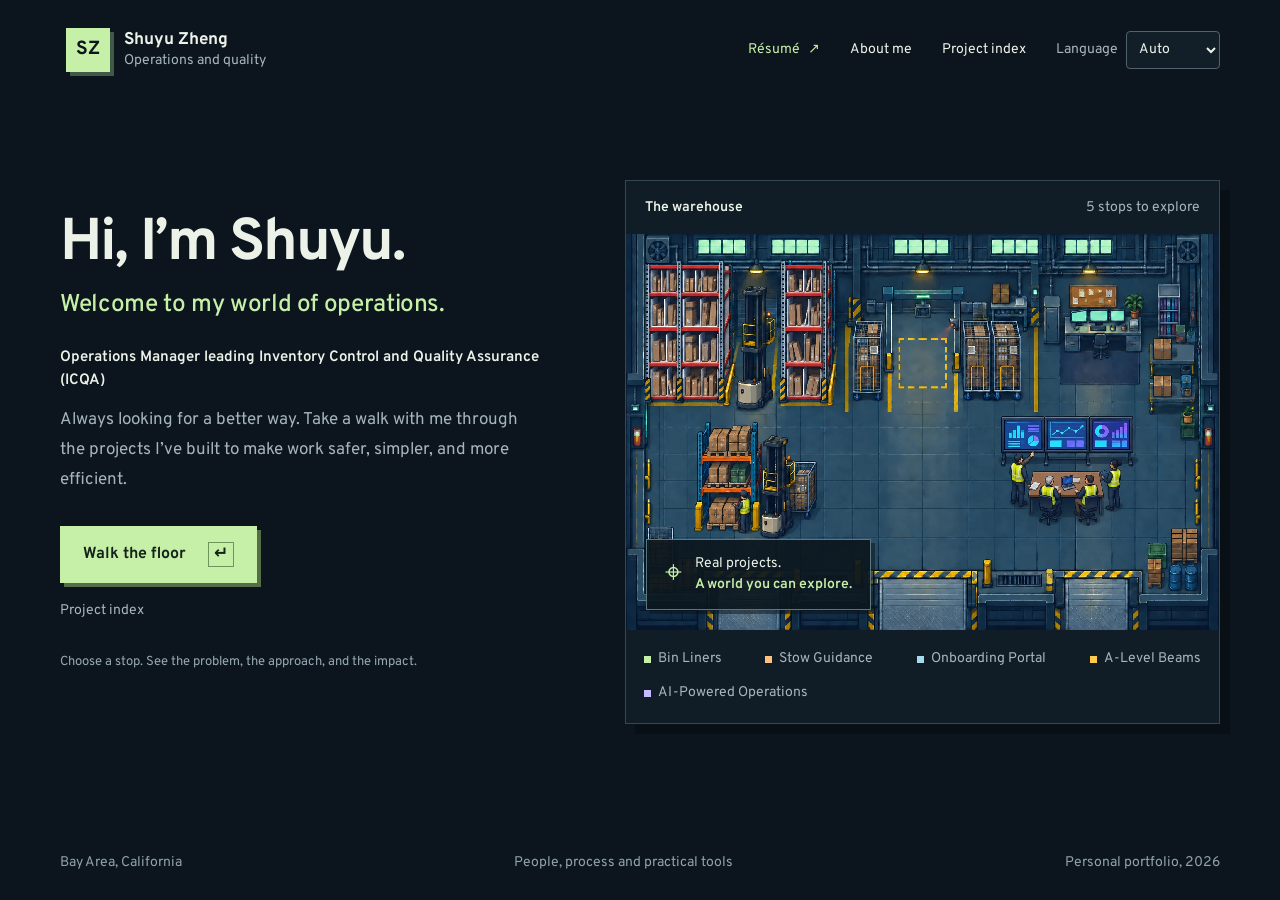
==== commit d85da527: "Site pass: project links, faster images, accessibility and copy fixes - Per-project addresses, favic" ====
--- a/index.html
+++ b/index.html
@@ -6,76 +6,88 @@
   <title>A Floor Walk with Shuyu Zheng</title>
   <meta name="description" content="Explore operations leadership and program delivery with Shuyu Zheng: Bin Liners, Stow Guidance, Onboarding Portal, A-Level Beams and AI-Powered Operations. View the one-page résumé or take an interactive warehouse floor walk.">
   <meta name="theme-color" content="#0c151d">
-  <link rel="icon" type="image/svg+xml" href="data:image/svg+xml,%3Csvg xmlns='http://www.w3.org/2000/svg' viewBox='0 0 64 64'%3E%3Crect width='64' height='64' rx='12' fill='%2314213d'/%3E%3Ctext x='32' y='42' font-family='Arial,sans-serif' font-weight='700' font-size='30' text-anchor='middle' fill='white'%3ESZ%3C/text%3E%3C/svg%3E">
+  <link rel="icon" href="favicon.ico" sizes="32x32">
+  <link rel="icon" href="favicon.svg" type="image/svg+xml">
+  <link rel="apple-touch-icon" href="apple-touch-icon.png">
+  <link rel="canonical" href="https://shuyuzheng.com/">
+  <meta property="og:type" content="website">
+  <meta property="og:url" content="https://shuyuzheng.com/">
+  <meta property="og:title" content="A Floor Walk with Shuyu Zheng">
+  <meta property="og:description" content="Explore operations leadership and program delivery with Shuyu Zheng: Bin Liners, Stow Guidance, Onboarding Portal, A-Level Beams and AI-Powered Operations. View the one-page résumé or take an interactive warehouse floor walk.">
+  <meta property="og:image" content="https://shuyuzheng.com/assets/og-image.jpg">
+  <meta property="og:image:width" content="1200">
+  <meta property="og:image:height" content="630">
+  <meta property="og:image:alt" content="Pixel art warehouse floor with storage racks, order pickers, cage lanes and a manager’s desk.">
+  <meta name="twitter:card" content="summary_large_image">
+  <script type="application/ld+json">{"@context":"https://schema.org","@type":"Person","name":"Shuyu Zheng","url":"https://shuyuzheng.com/","jobTitle":"Operations Manager","worksFor":{"@type":"Organization","name":"Amazon"},"alumniOf":{"@type":"CollegeOrUniversity","name":"San Francisco State University"}}</script>
+  <link rel="preload" href="assets/fonts/overpass-latin.woff2" as="font" type="font/woff2" crossorigin>
   <link rel="stylesheet" href="styles.css">
-  <link rel="preload" as="image" href="assets/warehouse-ai-operations.png">
+  <link rel="preload" as="image" href="assets/warehouse-ai-operations.webp" fetchpriority="high">
   <script type="module" src="app.js"></script>
 </head>
 <body>
   <a class="skip-link" href="#main">Skip to main content</a>
   <header class="site-header">
-    <button class="brand" type="button" data-home aria-label="Shuyu Zheng, introduction"><span class="monogram" aria-hidden="true">SZ</span><span>SHUYU ZHENG<span class="brand-sub">OPERATIONS & QUALITY</span></span></button>
-    <nav aria-label="Main navigation"><a class="resume-nav" href="assets/Shuyu_Zheng_Resume.pdf" target="_blank" rel="noopener noreferrer"><span>Résumé</span> <span aria-hidden="true">↗</span></a><button type="button" data-about>About me</button><button type="button" data-project-menu>Project index <span aria-hidden="true">↗</span></button><label class="language-picker"><span>Language</span><select class="language-select" aria-label="Language"><option value="auto">Automatic (browser language)</option><option value="en" lang="en" data-no-translate>English</option><option value="zh-Hans" lang="zh-Hans" data-no-translate>简体中文</option><option value="es" lang="es" data-no-translate>Español</option></select></label></nav>
+    <button class="brand" type="button" data-home aria-label="Shuyu Zheng, introduction"><span class="monogram" aria-hidden="true">SZ</span><span>Shuyu Zheng<span class="brand-sub">Operations and quality</span></span></button>
+    <nav aria-label="Main navigation"><a class="resume-nav" href="assets/Shuyu_Zheng_Resume.pdf" target="_blank" rel="noopener noreferrer"><span>Résumé</span> <span aria-hidden="true">↗</span></a><button type="button" data-about>About me</button><button type="button" data-project-menu>Project index</button><label class="language-picker"><span>Language</span><select class="language-select" aria-label="Language"><option value="auto">Auto</option><option value="en" lang="en" data-no-translate>English</option><option value="zh-Hans" lang="zh-Hans" data-no-translate>简体中文</option><option value="es" lang="es" data-no-translate>Español</option></select></label></nav>
   </header>
   <main id="main">
     <section class="landing" id="landing" aria-labelledby="intro-title">
       <div class="intro-copy">
-        <p class="eyebrow"><span class="small-cross" aria-hidden="true">✦</span> ALWAYS LOOKING FOR A BETTER WAY</p>
-        <h1 id="intro-title">Hi, I’m Shuyu.<br><span>Welcome to my world of operations.</span></h1>
-        <p class="intro-role">OPERATIONS MANAGER <span>/</span> ICQA LEADER</p>
-        <p class="intro-text">Take a walk with me through the projects I’ve built to make work safer, simpler, and more efficient.</p>
-        <div class="intro-actions"><button class="button primary" id="enter-button" type="button">Let’s walk the floor <span aria-hidden="true">→</span><span class="key-tag" aria-hidden="true">↵</span></button><button class="plain-link" type="button" data-project-menu>Or browse the projects <span aria-hidden="true">↗</span></button></div>
+        <h1 id="intro-title">Hi, I’m Shuyu.</h1>
+        <p class="intro-welcome">Welcome to my world of operations.</p>
+        <p class="intro-role">Operations Manager leading Inventory Control and Quality Assurance (ICQA)</p>
+        <p class="intro-text">Always looking for a better way. Take a walk with me through the projects I’ve built to make work safer, simpler, and more efficient.</p>
+        <div class="intro-actions"><button class="button primary" id="enter-button" type="button">Walk the floor <span class="key-tag" aria-hidden="true">↵</span></button><button class="plain-link" type="button" data-project-menu>Project index</button></div>
         <p class="intro-instruction">Choose a stop. See the problem, the approach, and the impact.</p>
       </div>
       <div class="intro-scene">
-        <div class="scene-heading"><span>THE WAREHOUSE</span><span>5 STOPS TO EXPLORE</span></div>
-        <div class="preview-art"><img src="assets/warehouse-ai-operations.png" width="1536" height="1024" alt="Pixel art warehouse with storage racks, order pickers, cage lanes, a manager’s desk and a multi-screen leadership sync area."><div class="preview-note"><span class="note-icon" aria-hidden="true">⌖</span><span>Real projects.<br><strong>A world you can explore.</strong></span></div></div>
+        <div class="scene-heading"><span>The warehouse</span><span>5 stops to explore</span></div>
+        <div class="preview-art"><img src="assets/warehouse-ai-operations.webp" width="1536" height="1024" fetchpriority="high" alt="Pixel art warehouse with storage racks, order pickers, cage lanes, a manager’s desk and a multi-screen leadership sync area."><div class="preview-note"><span class="note-icon" aria-hidden="true">⌖</span><span>Real projects.<br><strong>A world you can explore.</strong></span></div></div>
         <div class="scene-legend"><span><i class="legend-square liners-color"></i>Bin Liners</span><span><i class="legend-square stowguidance-color"></i>Stow Guidance</span><span><i class="legend-square portal-color"></i>Onboarding Portal</span><span><i class="legend-square beams-color"></i>A-Level Beams</span><span><i class="legend-square ai-color"></i>AI-Powered Operations</span></div>
       </div>
-      <div class="landing-foot"><span>BAY AREA, CALIFORNIA</span><span>PEOPLE <b>+</b> PROCESS <b>+</b> PRACTICAL TOOLS</span><span>PERSONAL PORTFOLIO / 2026</span></div>
+      <div class="landing-foot"><span>Bay Area, California</span><span>People, process and practical tools</span><span>Personal portfolio, 2026</span></div>
     </section>
     <section class="game" id="game" hidden aria-labelledby="game-title">
-      <div class="game-heading"><div><p class="eyebrow">SHUYU'S WAREHOUSE</p><h1 id="game-title" tabindex="-1">Your floor walk starts here.</h1></div><button class="plain-link" type="button" data-home><span aria-hidden="true">←</span> Introduction</button></div>
+      <div class="game-heading"><div><h1 id="game-title" tabindex="-1">Your floor walk starts here.</h1></div><button class="plain-link" type="button" data-home><span aria-hidden="true">←</span> Introduction</button></div>
       <div class="game-layout">
         <div class="world-panel">
-          <div class="world-topbar"><span><i class="tiny-square" aria-hidden="true"></i> THE OPERATIONS FLOOR</span><span id="location-label">At the entrance</span></div>
+          <div class="world-topbar"><span><i class="tiny-square" aria-hidden="true"></i> The operations floor</span><span id="location-label">At the entrance</span></div>
           <div class="world" id="world" tabindex="0" role="group" aria-label="Interactive warehouse. Click the floor to walk, or choose a project stop. Arrow keys and W A S D also move the manager; Enter opens a nearby project." aria-describedby="controls-copy">
-            <img class="warehouse-art" src="assets/warehouse-ai-operations.png" width="1536" height="1024" alt="Warehouse exploration map with five stops: Bin Liners, Stow Guidance, Onboarding Portal, A-Level Beams and AI-Powered Operations." draggable="false">
+            <img class="warehouse-art" src="assets/warehouse-ai-operations.webp" width="1536" height="1024" alt="Warehouse exploration map with five stops: Bin Liners, Stow Guidance, Onboarding Portal, A-Level Beams and AI-Powered Operations." draggable="false">
             <svg class="route-overlay" viewBox="0 0 1000 667" aria-hidden="true"><polyline id="route-line" points=""></polyline></svg>
             <div class="destination-ring" id="destination-ring" hidden aria-hidden="true"></div>
-            <button class="stop-pin" id="pin-liners" data-stop="liners" style="--pin-x:17%;--pin-y:41%;--stop-color:var(--mint)" aria-label="Walk to the racks and explore Bin Liners"><span class="pin-label">BIN LINERS</span><span class="pin-number">01</span><span class="pin-tip" aria-hidden="true"></span></button>
-            <button class="stop-pin" id="pin-stowguidance" data-stop="stowguidance" style="--pin-x:50%;--pin-y:24%;--stop-color:var(--amber)" aria-label="Walk to the satellite drop zone and explore Stow Guidance"><span class="pin-label">STOW GUIDANCE</span><span class="pin-number">02</span><span class="pin-tip" aria-hidden="true"></span></button>
-            <button class="stop-pin" id="pin-portal" data-stop="portal" style="--pin-x:80%;--pin-y:28%;--stop-color:var(--blue)" aria-label="Walk to the manager's desk and explore the Onboarding Portal"><span class="pin-label">ONBOARDING PORTAL</span><span class="pin-number">03</span><span class="pin-tip" aria-hidden="true"></span></button>
-            <button class="stop-pin" id="pin-beams" data-stop="beams" style="--pin-x:20%;--pin-y:66%;--stop-color:var(--safety)" aria-label="Walk to the picker and explore A-Level Beams"><span class="pin-label">A-LEVEL BEAMS</span><span class="pin-number">04</span><span class="pin-tip" aria-hidden="true"></span></button>
-            <button class="stop-pin" id="pin-ai" data-stop="ai" style="--pin-x:74%;--pin-y:53%;--stop-color:var(--violet)" aria-label="Walk to the leadership sync and explore AI-Powered Operations"><span class="pin-label">AI OPS</span><span class="pin-number">05</span><span class="pin-tip" aria-hidden="true"></span></button>
-            <button class="warehouse-exit" type="button" data-walk-outside aria-label="Exit to the basketball court"><span aria-hidden="true">↘</span><span>Life outside work</span><span aria-hidden="true">↗</span></button>
-            <div class="manager" id="manager" style="left:50%;top:78%" aria-hidden="true"><span class="manager-name">SHUYU</span><span class="manager-shadow"></span><canvas class="manager-sprite" id="manager-sprite" width="128" height="128"></canvas></div>
+            <button class="stop-pin" id="pin-liners" data-stop="liners" style="--pin-x:17%;--pin-y:41%;--stop-color:var(--mint)" aria-label="Bin Liners, stop 1: walk to the racks"><span class="pin-label">Bin Liners</span><span class="pin-number">1</span><span class="pin-tip" aria-hidden="true"></span></button>
+            <button class="stop-pin" id="pin-stowguidance" data-stop="stowguidance" style="--pin-x:50%;--pin-y:24%;--stop-color:var(--amber)" aria-label="Stow Guidance, stop 2: walk to the drop zone"><span class="pin-label">Stow Guidance</span><span class="pin-number">2</span><span class="pin-tip" aria-hidden="true"></span></button>
+            <button class="stop-pin" id="pin-portal" data-stop="portal" style="--pin-x:80%;--pin-y:28%;--stop-color:var(--blue)" aria-label="Onboarding Portal, stop 3: walk to the manager’s desk"><span class="pin-label">Onboarding Portal</span><span class="pin-number">3</span><span class="pin-tip" aria-hidden="true"></span></button>
+            <button class="stop-pin" id="pin-beams" data-stop="beams" style="--pin-x:20%;--pin-y:66%;--stop-color:var(--safety)" aria-label="A-Level Beams, stop 4: walk to the picker"><span class="pin-label">A-Level Beams</span><span class="pin-number">4</span><span class="pin-tip" aria-hidden="true"></span></button>
+            <button class="stop-pin" id="pin-ai" data-stop="ai" style="--pin-x:74%;--pin-y:53%;--stop-color:var(--violet)" aria-label="AI Ops, stop 5: walk to the leadership sync for AI-Powered Operations"><span class="pin-label">AI Ops</span><span class="pin-number">5</span><span class="pin-tip" aria-hidden="true"></span></button>
+            <button class="warehouse-exit" type="button" data-walk-outside><span>Step outside for basketball</span></button>
+            <div class="manager" id="manager" style="left:50%;top:78%" aria-hidden="true"><span class="manager-name">Shuyu</span><span class="manager-shadow"></span><canvas class="manager-sprite" id="manager-sprite" width="128" height="128"></canvas></div>
             <button class="nearby-prompt" id="nearby-prompt" type="button" hidden>Explore project <kbd>Enter</kbd></button>
-            <div class="map-caption" aria-hidden="true">WAREHOUSE / EXPLORATION MAP</div>
           </div>
           <div class="world-controls" id="controls-copy"><span data-mobile-hint=" · Or choose a stop below"><span class="cursor-icon" aria-hidden="true">↖</span> Click or tap to walk</span><span><kbd>↑</kbd><kbd>←</kbd><kbd>↓</kbd><kbd>→</kbd> or WASD</span><span><kbd>Enter</kbd> Explore a stop</span></div>
-          <div class="arrival-message" id="arrival-message" role="status" aria-live="polite">You're on the floor. Choose a project marker, or click anywhere in an aisle.</div>
+          <div class="arrival-message" id="arrival-message" role="status" aria-live="polite">You’re on the floor. Choose a project marker, or click anywhere in an aisle.</div>
         </div>
         <aside class="field-guide" aria-labelledby="guide-title">
-          <div class="guide-head"><span class="eyebrow">YOUR FIELD GUIDE</span><span class="guide-symbol" aria-hidden="true">✦</span></div>
           <h2 id="guide-title">Choose your next stop.</h2><p class="guide-intro">Five stops. Better flow, stronger teams, safer work and informed decisions.</p>
-          <div class="progress-label"><span>PROJECTS EXPLORED</span><span id="progress-text">0 / 5</span></div><div class="progress-track" role="progressbar" aria-label="Projects explored" aria-valuemin="0" aria-valuemax="5" aria-valuenow="0"><span id="progress-fill"></span></div>
+          <div class="progress-label"><span>Projects explored</span><span id="progress-text">0 / 5</span></div><div class="progress-track" role="progressbar" aria-label="Projects explored" aria-valuemin="0" aria-valuemax="5" aria-valuenow="0"><span id="progress-fill"></span></div>
           <div class="project-stops">
-            <button type="button" class="stop-card" data-stop="liners" style="--stop-color:var(--mint)"><span class="stop-index">01</span><span class="stop-copy"><span class="stop-place">STORAGE RACKS</span><strong>Bin Liners</strong><span class="stop-description">Less digging. A faster, safer pick.</span></span><span class="stop-state" aria-hidden="true">↗</span></button>
-            <button type="button" class="stop-card" data-stop="stowguidance" style="--stop-color:var(--amber)"><span class="stop-index">02</span><span class="stop-copy"><span class="stop-place">STOW SATELLITE</span><strong>Stow Guidance Tool Improvement Project</strong><span class="stop-description">Remove the scan-and-wait step.</span></span><span class="stop-state" aria-hidden="true">↗</span></button>
-            <button type="button" class="stop-card" data-stop="portal" style="--stop-color:var(--blue)"><span class="stop-index">03</span><span class="stop-copy"><span class="stop-place">MANAGER'S DESK</span><strong>Onboarding Portal</strong><span class="stop-description">Organization health. Team pace. Verified learning.</span></span><span class="stop-state" aria-hidden="true">↗</span></button>
-            <button type="button" class="stop-card" data-stop="beams" style="--stop-color:var(--safety)"><span class="stop-index">04</span><span class="stop-copy"><span class="stop-place">PALLET PICKING</span><strong>A-Level Beams</strong><span class="stop-description">Raise the pallet. Reduce the bend.</span></span><span class="stop-state" aria-hidden="true">↗</span></button>
-            <button type="button" class="stop-card" data-stop="ai" style="--stop-color:var(--violet)"><span class="stop-index">05</span><span class="stop-copy"><span class="stop-place">LEADERSHIP SYNC</span><strong>AI-Powered Operations</strong><span class="stop-description">Better evidence. Clearer decisions. Accountable execution.</span></span><span class="stop-state" aria-hidden="true">↗</span></button>
+            <button type="button" class="stop-card" data-stop="liners" style="--stop-color:var(--mint)"><span class="stop-index">1</span><span class="stop-copy"><span class="stop-place">Rainbow storage racks</span><strong>Bin Liners</strong><span class="stop-description">Less digging. A faster, safer pick.</span></span><span class="stop-state" aria-hidden="true"></span></button>
+            <button type="button" class="stop-card" data-stop="stowguidance" style="--stop-color:var(--amber)"><span class="stop-index">2</span><span class="stop-copy"><span class="stop-place">Stow drop zone</span><strong>Stow Guidance</strong><span class="stop-description">Remove the scan-and-wait step.</span></span><span class="stop-state" aria-hidden="true"></span></button>
+            <button type="button" class="stop-card" data-stop="portal" style="--stop-color:var(--blue)"><span class="stop-index">3</span><span class="stop-copy"><span class="stop-place">Manager’s desk</span><strong>Onboarding Portal</strong><span class="stop-description">Organization health. Team pace. Verified learning.</span></span><span class="stop-state" aria-hidden="true"></span></button>
+            <button type="button" class="stop-card" data-stop="beams" style="--stop-color:var(--safety)"><span class="stop-index">4</span><span class="stop-copy"><span class="stop-place">Floor-level pallet picking</span><strong>A-Level Beams</strong><span class="stop-description">Raise the pallet. Reduce the bend.</span></span><span class="stop-state" aria-hidden="true"></span></button>
+            <button type="button" class="stop-card" data-stop="ai" style="--stop-color:var(--violet)"><span class="stop-index">5</span><span class="stop-copy"><span class="stop-place">Leadership sync</span><strong>AI-Powered Operations</strong><span class="stop-description">Better evidence. Clearer decisions. Accountable execution.</span></span><span class="stop-state" aria-hidden="true"></span></button>
           </div>
-          <div class="guide-bottom"><p>Want to go straight to the stories?</p><button class="plain-link" type="button" data-project-menu>Open project index <span aria-hidden="true">↗</span></button></div>
+          <div class="guide-bottom"><p>Want to go straight to the stories?</p><button class="plain-link" type="button" data-project-menu>Project index</button></div>
         </aside>
       </div>
-      <div class="game-footer"><button class="plain-link outside-link" type="button" data-walk-outside><span aria-hidden="true">🏀</span> <span>Step outside for basketball</span> <span aria-hidden="true">→</span></button><button class="plain-link" type="button" data-about>Meet the manager <span aria-hidden="true">↗</span></button></div>
+      <div class="game-footer"><button class="plain-link outside-link" type="button" data-walk-outside>Step outside for basketball</button><button class="plain-link" type="button" data-about>About me</button></div>
     </section>
     <section class="outside" id="outside" hidden aria-labelledby="outside-title">
-      <div class="outside-heading"><div><p class="eyebrow">OFF THE CLOCK</p><h1 id="outside-title">Same Shuyu. Different court.</h1><p>Outside operations, I’m a basketball fan. Welcome to my slightly biased pickup game.</p></div><button class="plain-link" type="button" data-return-warehouse><span aria-hidden="true">←</span> <span>Back to the warehouse</span></button></div>
+      <div class="outside-heading"><div><h1 id="outside-title">Same Shuyu. Different court.</h1><p>Outside operations, I’m a basketball fan. Welcome to my slightly biased pickup game.</p></div><button class="plain-link" type="button" data-return-warehouse><span aria-hidden="true">←</span> <span>Back to the warehouse</span></button></div>
       <div class="court-shell">
-        <div class="court-rule"><strong>SHUYU’S HOUSE RULE</strong><p>Only Shuyu or a teammate receiving his direct pass can score. Everyone else is here for the cardio.</p></div>
+        <div class="court-rule"><strong>Shuyu’s house rule</strong><p>Only Shuyu or a teammate receiving his direct pass can score. Everyone else is here for the cardio.</p></div>
         <div class="court-scoreboard" aria-label="Basketball scoreboard"><div><span>Squad points</span><strong><span id="court-score">0</span><small> / 21</small></strong></div><div><span>Shuyu’s points</span><strong id="court-shuyu-points">0</strong></div><div><span>Shuyu’s assists</span><strong id="court-assists">0</strong></div><div><span>Shot clock</span><strong id="court-clock">24</strong></div></div>
         <div class="court-stage">
           <div class="court-surface">
@@ -88,7 +100,7 @@
           <div class="court-actions"><button class="button primary" id="court-shoot" type="button" disabled><span>Hold to shoot</span><kbd aria-hidden="true">Space</kbd></button><button class="outline-button" id="court-pass" type="button" disabled><span>Pass / steal</span><kbd aria-hidden="true">E</kbd></button><button class="outline-button" id="court-shuyu" type="button" disabled><span>Back to Shuyu</span><kbd aria-hidden="true">Q</kbd></button></div>
           <div class="court-session"><button class="plain-link" id="court-pause" type="button" disabled>Pause</button><button class="plain-link" id="court-restart" type="button">Restart</button><button class="plain-link" type="button" data-return-warehouse><span aria-hidden="true">←</span><span>Warehouse</span></button></div>
         </div>
-          <div class="court-overlay" id="court-overlay"><div><span class="court-overlay-ball" aria-hidden="true">🏀</span><h2 id="court-overlay-title">Loading the court…</h2><p>Move into range, hold for about one second, then release in green. Pass to a teammate for a Shuyu assist.</p><button class="button primary" id="court-start" type="button" disabled>Start pickup</button><button class="plain-link court-overlay-exit" type="button" data-return-warehouse><span aria-hidden="true">←</span><span>Warehouse</span></button></div></div>
+          <div class="court-overlay" id="court-overlay"><div><h2 id="court-overlay-title">Loading the court…</h2><p>Move into range, hold for about one second, then release in green. Pass to a teammate for a Shuyu assist.</p><button class="button primary" id="court-start" type="button" disabled>Start pickup</button><button class="plain-link court-overlay-exit" type="button" data-return-warehouse><span aria-hidden="true">←</span><span>Warehouse</span></button></div></div>
         </div>
         <p id="court-message" class="court-message" role="status" aria-live="polite">Ready for a little pickup?</p>
         <div class="basketball-help" id="basketball-help"><p>Tap the court to move. Hold the shoot button, then release in green. E: pass or steal. Q: back to Shuyu. Arrow keys / WASD also move.</p><p>Use Pass to find a teammate. The gold ring marks who you control; a star marks Shuyu’s pass recipient. Attack the right basket.</p></div>
@@ -96,6 +108,6 @@
     </section>
     <noscript><div class="noscript-note"><p>Shuyu Zheng leads operations and inventory quality at Amazon. Explore five areas of work: Bin Liners, Stow Guidance, Onboarding Portal, A-Level Beams and AI-Powered Operations. The interactive floor walk requires JavaScript.</p><a href="assets/Shuyu_Zheng_Resume.pdf">View résumé (PDF, English)</a></div></noscript>
   </main>
-  <dialog class="project-dialog" id="project-dialog" aria-labelledby="dialog-title"><div class="dialog-top"><label class="language-picker"><span>Language</span><select class="language-select" aria-label="Language"><option value="auto">Automatic (browser language)</option><option value="en" lang="en" data-no-translate>English</option><option value="zh-Hans" lang="zh-Hans" data-no-translate>简体中文</option><option value="es" lang="es" data-no-translate>Español</option></select></label><span class="eyebrow" id="dialog-eyebrow">PROJECT FIELD NOTES</span><button class="close-dialog" type="button" aria-label="Close and return">Close <span aria-hidden="true">×</span></button></div><div id="dialog-content"></div></dialog>
+  <dialog class="project-dialog" id="project-dialog" aria-labelledby="dialog-title"><div class="dialog-top"><label class="language-picker"><span>Language</span><select class="language-select" aria-label="Language"><option value="auto">Auto</option><option value="en" lang="en" data-no-translate>English</option><option value="zh-Hans" lang="zh-Hans" data-no-translate>简体中文</option><option value="es" lang="es" data-no-translate>Español</option></select></label><span class="eyebrow" id="dialog-eyebrow">Project notes</span><button class="close-dialog" type="button" aria-label="Close and return">Close <span aria-hidden="true">×</span></button></div><div id="dialog-content"></div></dialog>
 </body>
 </html>
--- a/styles.css
+++ b/styles.css
@@ -1,51 +1,52 @@
-:root{color-scheme:dark;--bg:#0c151d;--panel:#121f28;--panel-2:#172631;--line:#2b3c46;--text:#edf2e9;--muted:#a6b5bb;--mint:#c6efa7;--amber:#ffc17d;--blue:#a7d9ef;--safety:#ffc94b;--mono:'Courier New',Courier,monospace;--sans:Inter,ui-sans-serif,-apple-system,BlinkMacSystemFont,'Segoe UI',sans-serif}
+@font-face{font-family:Overpass;src:url('assets/fonts/overpass-latin.woff2') format('woff2');font-weight:300 800;font-style:normal;font-display:swap}
+:root{color-scheme:dark;--bg:#0c151d;--panel:#121f28;--panel-2:#172631;--line:#2b3c46;--text:#edf2e9;--muted:#a6b5bb;--mint:#c6efa7;--amber:#ffc17d;--blue:#a7d9ef;--safety:#ffc94b;--sans:Overpass,ui-sans-serif,system-ui,-apple-system,BlinkMacSystemFont,'Segoe UI','PingFang SC','Microsoft YaHei',sans-serif}
 *{box-sizing:border-box}html{scroll-behavior:smooth}body{margin:0;background:var(--bg);color:var(--text);font-family:var(--sans);font-size:16px;line-height:1.6}button,a{-webkit-tap-highlight-color:transparent}button{font:inherit;color:inherit;cursor:pointer;border:0}button:disabled{cursor:default}a{color:inherit}button:focus-visible,a:focus-visible,[tabindex]:focus-visible{outline:3px solid var(--mint);outline-offset:5px}button:focus:not(:focus-visible){outline:none}[hidden]{display:none!important}::selection{background:var(--mint);color:var(--bg)}.skip-link{position:fixed;top:-80px;left:16px;z-index:50;padding:12px 20px;background:var(--mint);color:var(--bg)}.skip-link:focus{top:12px}
-.site-header{min-height:100px;padding:20px 4.7%;display:flex;align-items:center;justify-content:space-between;border-bottom:1px solid var(--line);max-width:1920px;margin:auto;gap:20px}.brand{display:flex;align-items:center;gap:14px;text-align:left;background:none;font-family:var(--mono);font-size:15px;font-weight:700;line-height:1.5;letter-spacing:.03em}.monogram{display:grid;place-items:center;min-width:44px;height:44px;color:var(--bg);background:var(--mint);font-size:19px;box-shadow:4px 4px 0 #405946}.brand-sub{display:block;color:var(--muted);font-size:12px;font-weight:400;letter-spacing:.08em}.site-header nav{display:flex;gap:30px}.site-header nav button{background:none;font-size:14px;padding:10px 0}.site-header nav button:last-child{color:var(--mint)}.site-header nav button:hover,.plain-link:hover{color:var(--mint)}
-.landing{min-height:calc(100svh - 100px);max-width:1600px;margin:auto;padding:64px 4.7% 0;display:grid;grid-template-columns:1fr 1.18fr;column-gap:60px;align-items:center}.eyebrow{font:700 12px/1.6 var(--mono);letter-spacing:.13em;color:var(--muted);margin:0 0 16px}.small-cross{color:var(--mint);margin-right:8px;font-size:20px;vertical-align:middle}.intro-copy h1{font-size:clamp(42px,4.3vw,72px);letter-spacing:-.055em;line-height:1.08;margin:25px 0 28px;font-weight:650}.intro-copy h1>span{color:var(--mint)}.intro-role{font:700 12px/1.8 var(--mono);letter-spacing:.055em;margin:0 0 14px}.intro-role>span{color:#8499a5;margin:0 6px}.intro-text{max-width:465px;font-size:17px;line-height:1.75;color:var(--muted);margin:0 0 30px}.intro-actions{display:flex;align-items:flex-start;flex-direction:column;gap:17px}.button{padding:16px 23px;display:inline-flex;align-items:center;justify-content:center;gap:14px;font-weight:650;font-size:16px;transition:transform .15s,box-shadow .15s}.primary{background:var(--mint);color:#132319;box-shadow:4px 4px 0 #566e48}.primary:hover{transform:translate(-2px,-2px);box-shadow:6px 6px 0 #566e48}.primary:active{transform:translate(2px,2px);box-shadow:2px 2px 0 #566e48}.play-icon{font-size:13px}.key-tag{font-size:17px;line-height:1;padding:3px 5px;border:1px solid #70955c;margin-left:8px}.plain-link{display:inline-flex;align-items:center;gap:10px;background:none;padding:0;font-size:14px;color:var(--muted);text-decoration:none}.intro-instruction{font-size:13px;color:#96a8b1;margin-top:30px}
-.intro-scene{border:1px solid #354753;background:#101d26;box-shadow:10px 10px 0 #080f15;transform:translateY(2px)}.scene-heading{display:flex;justify-content:space-between;gap:15px;padding:16px 19px;font:700 12px/1.5 var(--mono);letter-spacing:.08em}.scene-heading span:last-child{color:var(--muted);font-weight:400}.preview-art{position:relative;overflow:hidden;background:#132631}.preview-art>img{display:block;width:100%;height:auto;aspect-ratio:1.5;object-fit:cover;image-rendering:pixelated}.preview-note{position:absolute;bottom:20px;left:20px;display:flex;gap:13px;align-items:center;font-size:14px;line-height:1.5;background:#0c171fed;border:1px solid #5c777b;padding:12px 18px;box-shadow:4px 4px 0 #09121880}.note-icon{font-size:30px;color:var(--mint)}.preview-note strong{font-weight:600;color:var(--mint)}.scene-legend{display:flex;justify-content:space-between;gap:12px;flex-wrap:wrap;padding:18px;font-size:12px;font-family:var(--mono);color:var(--muted)}.scene-legend>span{display:flex;gap:7px;align-items:center}.legend-square{height:7px;width:7px;display:inline-block}.liners-color{background:var(--mint)}.stowguidance-color{background:var(--amber)}.portal-color{background:var(--blue)}.landing-foot{grid-column:1/-1;display:flex;justify-content:space-between;gap:20px;align-self:end;border-top:1px solid var(--line);padding:27px 0;margin-top:60px;font:12px/1.5 var(--mono);letter-spacing:.04em;color:#8fa2ac}.landing-foot b{color:var(--mint);font-weight:400;padding:0 7px}
-.game{max-width:1600px;margin:auto;padding:30px 4.7% 0}.game-heading{display:flex;justify-content:space-between;align-items:center;gap:20px;margin-bottom:25px}.game-heading .eyebrow{margin:0 0 6px}.game-heading h1{font-size:31px;font-weight:600;line-height:1.2;letter-spacing:-.035em;margin:0}.game-layout{display:grid;grid-template-columns:minmax(0,1fr) 290px;border:1px solid var(--line);box-shadow:8px 8px 0 #080f15}.world-panel{min-width:0;background:#101e27}.world-topbar{font:12px/1.5 var(--mono);letter-spacing:.04em;display:flex;align-items:center;justify-content:space-between;gap:12px;padding:17px 20px;border-bottom:1px solid var(--line)}.world-topbar>span:first-child{display:flex;align-items:center;gap:9px}.tiny-square{height:6px;width:6px;background:var(--mint)}#location-label{color:var(--muted);font-size:12px}.world{position:relative;aspect-ratio:1.5;overflow:hidden;cursor:crosshair;isolation:isolate;background:#213740;touch-action:manipulation;user-select:none;-webkit-user-select:none}.warehouse-art{position:absolute;inset:0;display:block;width:100%;height:100%;image-rendering:pixelated;pointer-events:none}.route-overlay{position:absolute;inset:0;width:100%;height:100%;pointer-events:none;z-index:2}.route-overlay polyline{fill:none;stroke:var(--mint);stroke-width:2;stroke-dasharray:4 8;stroke-linecap:round;opacity:.8}.destination-ring{position:absolute;width:22px;height:10px;border:2px solid var(--mint);transform:translate(-50%,-50%);z-index:3;box-shadow:0 0 0 3px #16242b88}.manager{position:absolute;width:7%;aspect-ratio:1;transform:translate(-50%,-94%);pointer-events:none;z-index:6;min-width:28px}.manager-sprite{position:absolute;inset:0;width:100%;height:100%;image-rendering:pixelated}.manager-name{position:absolute;bottom:95%;left:50%;transform:translateX(-50%);font:700 12px/1 var(--mono);letter-spacing:.03em;color:#eaffde;background:#0c171fda;border:1px solid #799477;padding:4px 6px;white-space:nowrap;z-index:1}.manager-shadow{position:absolute;width:36%;height:12%;bottom:2%;left:32%;background:#030c1680;border-radius:50%}.stop-pin{position:absolute;left:var(--pin-x);top:var(--pin-y);transform:translate(-50%,-100%);padding:0;background:transparent;display:flex;align-items:center;flex-direction:column;z-index:7;cursor:pointer;color:var(--stop-color);transition:filter .16s}.pin-label{background:#101c25f5;border:1px solid var(--stop-color);padding:5px 9px;font:700 12px/1.4 var(--mono);letter-spacing:.04em;white-space:nowrap;box-shadow:3px 3px 0 #0005}.pin-number{display:grid;place-items:center;width:34px;height:32px;background:var(--stop-color);color:var(--bg);font:700 14px/1 var(--mono);margin-top:6px;box-shadow:3px 3px 0 #0005}.pin-tip{width:0;height:0;border-left:5px solid transparent;border-right:5px solid transparent;border-top:6px solid var(--stop-color)}.stop-pin:hover,.stop-pin:focus-visible{filter:brightness(1.2)}.stop-pin.is-active .pin-number{outline:3px solid white;outline-offset:3px}.stop-pin.is-visited .pin-label:after{content:' ✓';padding-left:3px}.world-controls{display:flex;flex-wrap:wrap;justify-content:space-between;gap:10px;padding:16px 19px;border-top:1px solid var(--line);font-size:13px;color:var(--muted)}.world-controls>span{display:flex;align-items:center;gap:5px}kbd{font:12px/1 var(--mono);background:#233440;border:1px solid #4b606c;border-bottom-width:2px;padding:4px 5px;border-radius:2px;color:#d8e5e7}.cursor-icon{font-size:20px;color:var(--mint);line-height:.8;margin-right:3px}.arrival-message{font-size:14px;line-height:1.6;padding:0 19px 17px;color:#b5c4c7}.map-caption{position:absolute;bottom:13px;right:15px;font:12px/1.4 var(--mono);letter-spacing:.04em;color:#c4d1d9;background:#08151fbb;padding:4px 7px}.nearby-prompt{position:absolute;bottom:20px;left:50%;transform:translateX(-50%);padding:8px 14px;background:var(--mint);color:#14281d;white-space:nowrap;z-index:8;font-size:14px;box-shadow:3px 3px 0 #17221bdd}.nearby-prompt kbd{margin-left:10px;background:#afda8f;border-color:#739859;color:#183022}
-.field-guide{border-left:1px solid var(--line);background:var(--panel);padding:25px 23px;display:flex;flex-direction:column;min-width:0}.guide-head{display:flex;justify-content:space-between;align-items:center}.guide-head .eyebrow{font-size:12px;margin:0}.guide-symbol{color:var(--mint);font-size:21px}.field-guide h2{font-size:25px;line-height:1.3;letter-spacing:-.025em;margin:13px 0 8px}.guide-intro{color:var(--muted);font-size:16px;line-height:1.65;margin:0 0 26px}.progress-label{display:flex;justify-content:space-between;font:12px/1.5 var(--mono);letter-spacing:.01em;color:var(--muted)}#progress-text{color:var(--mint)}.progress-track{height:5px;background:#2a3b44;margin:10px 0 20px;overflow:hidden}.progress-track>span{display:block;background:var(--mint);height:100%;width:0;transition:width .35s}.project-stops{display:flex;flex-direction:column;gap:6px}.stop-card{display:flex;align-items:flex-start;gap:10px;text-align:left;width:100%;padding:16px 0;border-top:1px solid var(--line);background:transparent}.stop-index{font:700 12px/1.4 var(--mono);color:var(--stop-color);border:1px solid #52606a;min-width:27px;text-align:center;padding:4px 2px;margin-top:2px}.stop-copy{display:flex;flex-direction:column;flex:1;gap:4px}.stop-place{font:12px/1.5 var(--mono);letter-spacing:.01em;color:var(--muted)}.stop-copy strong{font-size:16px;font-weight:600;line-height:1.4}.stop-description{color:var(--muted);font-size:14px;line-height:1.55}.stop-state{font-size:17px;line-height:1;color:var(--stop-color);padding-top:6px}.stop-card:hover .stop-copy strong,.stop-card.is-active .stop-copy strong{color:var(--stop-color)}.stop-card.is-active .stop-index{border-color:var(--stop-color)}.stop-card.is-visited .stop-index{background:var(--stop-color);color:var(--bg);border-color:var(--stop-color)}.guide-bottom{border-top:1px solid var(--line);margin-top:auto;padding-top:21px}.guide-bottom p{font-size:13px;color:#9cafb9;margin:0 0 7px}.guide-bottom .plain-link{color:var(--mint);font-size:14px}.game-footer{display:flex;justify-content:space-between;gap:16px;align-items:center;padding:23px 0;font:12px/1.6 var(--mono);letter-spacing:.01em;color:#8fa2ac}.game-footer .plain-link{font-family:var(--sans);letter-spacing:0;font-size:14px}
-.project-dialog{border:1px solid #546c78;background:var(--panel);color:var(--text);padding:0;width:min(830px,calc(100% - 36px));max-height:90svh;box-shadow:12px 12px 0 #050d1480;overscroll-behavior:contain}.project-dialog::backdrop{background:#030a12d9;backdrop-filter:blur(5px)}.dialog-top{display:flex;align-items:center;justify-content:space-between;gap:15px;position:sticky;top:0;z-index:3;background:#121f28f7;padding:18px 28px;border-bottom:1px solid var(--line)}.dialog-top .eyebrow{margin:0;font-size:12px}.close-dialog{display:flex;gap:14px;align-items:center;background:transparent;font-size:14px;color:var(--muted)}.close-dialog>span{font-size:25px;line-height:1}.dialog-body{padding:34px}.dialog-identity{display:flex;align-items:center;gap:14px;margin-bottom:20px}.dialog-number{background:var(--project-accent,var(--mint));color:var(--bg);font:700 20px/1 var(--mono);padding:12px;box-shadow:4px 4px 0 #34473e}.dialog-place{font:12px/1.5 var(--mono);letter-spacing:.07em;color:var(--project-accent,var(--mint))}.dialog-body h2{font-size:42px;line-height:1.12;letter-spacing:-.045em;margin:0 0 17px}.dialog-lead{font-size:19px;line-height:1.6;color:#c1cdd0;margin:0 0 25px}.project-tags{display:flex;flex-wrap:wrap;gap:8px;margin:0 0 28px}.project-tags span{font:12px/1.4 var(--mono);color:#bacbd1;border:1px solid #405560;padding:6px 9px}.story-section{border-top:1px solid var(--line);padding-top:22px;margin-top:23px}.story-section h3{font-size:17px;line-height:1.4;margin:0 0 10px;font-weight:600}.story-section p{font-size:16px;line-height:1.75;color:#b3c3c9;margin:0 0 12px}.story-section ul{color:#b3c3c9;padding-left:22px;font-size:16px}.story-section li{margin-bottom:9px}.project-note{border-left:2px solid var(--project-accent,var(--mint));padding:9px 15px;color:var(--muted);font-size:14px;line-height:1.6;margin:25px 0}.project-end{display:flex;justify-content:space-between;align-items:center;gap:20px;padding-top:25px;border-top:1px solid var(--line);margin-top:28px}.project-end .button{font-size:14px;padding:11px 17px}.project-end .plain-link{font-size:14px}.project-index{display:grid;gap:12px;margin-top:25px}.index-card{border:1px solid var(--line);background:#172832;text-align:left;padding:21px;display:grid;grid-template-columns:42px 1fr auto;gap:17px;align-items:center}.index-card:hover{border-color:var(--stop-color)}.index-card .index-number{font:700 17px/1.5 var(--mono);color:var(--stop-color)}.index-card strong{font-size:20px;line-height:1.4;display:block;margin-bottom:4px}.index-card small{display:block;font-size:14px;color:var(--muted);line-height:1.5}.index-card .index-arrow{color:var(--stop-color);font-size:23px}.about-grid{display:grid;grid-template-columns:1fr 1fr;gap:18px;padding:20px 0;border-top:1px solid var(--line);border-bottom:1px solid var(--line);margin:25px 0}.about-grid span{display:block;font:12px/1.5 var(--mono);color:var(--muted);letter-spacing:.05em;margin-bottom:7px}.about-grid strong{font-size:16px;font-weight:500}.about-path{font:14px/1.8 var(--mono);color:var(--mint);border-left:2px solid var(--mint);padding:4px 18px;margin:24px 0}.more-work{display:flex;gap:10px;flex-wrap:wrap;margin-top:20px}.outline-button{background:transparent;border:1px solid #4c636d;padding:10px 14px;font-size:14px;text-align:left}.outline-button:hover{border-color:var(--mint);color:var(--mint)}.flow-demo{padding:20px;background:#0e1921;border:1px solid #3e5059;margin:25px 0}.flow-demo-heading{display:flex;justify-content:space-between;align-items:center;gap:20px;margin-bottom:20px;font:12px/1.5 var(--mono);color:var(--muted)}.flow-demo-heading button{background:transparent;color:var(--amber);font-size:14px;border:1px solid #5e594d;padding:6px 10px;white-space:nowrap}.flow-steps{display:grid;grid-template-columns:1fr 1fr 1fr;gap:12px}.flow-step{border:1px solid #334550;padding:13px 12px;background:#182731}.flow-step .flow-number{font:12px/1.5 var(--mono);color:#8a9fa9;display:block;margin-bottom:12px}.flow-step strong{font-size:16px;line-height:1.4;display:block;margin-bottom:4px}.flow-step p{font-size:14px;line-height:1.6;color:var(--muted);margin:0}.flow-step.is-lit{border-color:var(--amber);background:#332d24}.flow-step.is-lit .flow-number{color:var(--amber)}.flow-status{min-height:44px;font-size:14px;line-height:1.6;color:var(--amber);margin:16px 0 0}.feature-table{width:100%;border-collapse:collapse;margin:21px 0;font-size:16px;line-height:1.65}.feature-table th{width:34%;text-align:left;font-weight:500;color:var(--blue)}.feature-table td{color:var(--muted)}.feature-table th,.feature-table td{padding:12px 10px;border-bottom:1px solid var(--line);vertical-align:top}.dialog-open{overflow:hidden}.noscript-note{padding:25px;margin:20px;border:1px solid var(--line)}
+.site-header{min-height:100px;padding:20px 4.7%;display:flex;align-items:center;justify-content:space-between;max-width:1920px;margin:auto;gap:20px}.brand{display:flex;align-items:center;gap:14px;text-align:left;background:none;font-size:17px;font-weight:700;line-height:1.35}.monogram{display:grid;place-items:center;min-width:44px;height:44px;color:var(--bg);background:var(--mint);font-size:19px;box-shadow:4px 4px 0 #405946}.brand-sub{display:block;color:var(--muted);font-size:14px;font-weight:400}.site-header nav{display:flex;gap:30px}.site-header nav button{background:none;font-size:14px;padding:10px 0}.site-header nav button:last-child{color:var(--mint)}.site-header nav button:hover,.plain-link:hover{color:var(--mint)}
+.landing{min-height:calc(100svh - 100px);max-width:1600px;margin:auto;padding:64px 4.7% 0;display:grid;grid-template-columns:1fr 1.18fr;column-gap:60px;align-items:center}.eyebrow{font:600 14px/1.5 var(--sans);color:var(--muted);margin:0 0 16px}.intro-copy h1{font-size:clamp(46px,4.6vw,76px);letter-spacing:-.04em;line-height:1.05;margin:0 0 14px;font-weight:700}.intro-welcome{font-size:clamp(22px,1.9vw,28px);line-height:1.3;letter-spacing:-.015em;font-weight:500;color:var(--mint);margin:0 0 26px}.intro-role{font:600 15px/1.5 var(--sans);margin:0 0 14px}.intro-role>span{color:#8499a5;margin:0 6px}.intro-text{max-width:465px;font-size:17px;line-height:1.75;color:var(--muted);margin:0 0 30px}.intro-actions{display:flex;align-items:flex-start;flex-direction:column;gap:17px}.button{padding:16px 23px;display:inline-flex;align-items:center;justify-content:center;gap:14px;font-weight:650;font-size:16px;transition:transform .15s,box-shadow .15s}.primary{background:var(--mint);color:#132319;box-shadow:4px 4px 0 #566e48}.primary:hover{transform:translate(-2px,-2px);box-shadow:6px 6px 0 #566e48}.primary:active{transform:translate(2px,2px);box-shadow:2px 2px 0 #566e48}.key-tag{font-size:17px;line-height:1;padding:3px 5px;border:1px solid #70955c;margin-left:8px}.plain-link{display:inline-flex;align-items:center;gap:10px;background:none;padding:0;font-size:14px;color:var(--muted);text-decoration:none}.intro-instruction{font-size:13px;color:#96a8b1;margin-top:30px}
+.intro-scene{border:1px solid #354753;background:#101d26;box-shadow:10px 10px 0 #080f15;transform:translateY(2px)}.scene-heading{display:flex;justify-content:space-between;gap:15px;padding:16px 19px;font:600 14px/1.5 var(--sans)}.scene-heading span:last-child{color:var(--muted);font-weight:400}.preview-art{position:relative;overflow:hidden;background:#132631}.preview-art>img{display:block;width:100%;height:auto;aspect-ratio:1.5;object-fit:cover;image-rendering:pixelated}.preview-note{position:absolute;bottom:20px;left:20px;display:flex;gap:13px;align-items:center;font-size:14px;line-height:1.5;background:#0c171fed;border:1px solid #5c777b;padding:12px 18px;box-shadow:4px 4px 0 #09121880}.note-icon{font-size:30px;color:var(--mint)}.preview-note strong{font-weight:600;color:var(--mint)}.scene-legend{display:flex;justify-content:space-between;gap:12px;flex-wrap:wrap;padding:18px;font-size:14px;color:var(--muted)}.scene-legend>span{display:flex;gap:7px;align-items:center}.legend-square{height:7px;width:7px;display:inline-block}.liners-color{background:var(--mint)}.stowguidance-color{background:var(--amber)}.portal-color{background:var(--blue)}.landing-foot{grid-column:1/-1;display:flex;justify-content:space-between;gap:20px;align-self:end;padding:27px 0;margin-top:60px;font:14px/1.5 var(--sans);color:#8fa2ac}.landing-foot b{color:var(--mint);font-weight:400;padding:0 7px}
+.game{max-width:1600px;margin:auto;padding:30px 4.7% 0}.game-heading{display:flex;justify-content:space-between;align-items:center;gap:20px;margin-bottom:25px}.game-heading h1{font-size:31px;font-weight:600;line-height:1.2;letter-spacing:-.035em;margin:0}.game-layout{display:grid;grid-template-columns:minmax(0,1fr) 290px;border:1px solid var(--line);box-shadow:8px 8px 0 #080f15}.world-panel{min-width:0;background:#101e27}.world-topbar{font:600 14px/1.5 var(--sans);display:flex;align-items:center;justify-content:space-between;gap:12px;padding:17px 20px;border-bottom:1px solid var(--line)}.world-topbar>span:first-child{display:flex;align-items:center;gap:9px}.tiny-square{height:6px;width:6px;background:var(--mint)}#location-label{color:var(--muted);font-size:14px;font-weight:400}.world{position:relative;aspect-ratio:1.5;overflow:hidden;cursor:crosshair;isolation:isolate;background:#213740;touch-action:manipulation;user-select:none;-webkit-user-select:none}.warehouse-art{position:absolute;inset:0;display:block;width:100%;height:100%;image-rendering:pixelated;pointer-events:none}.route-overlay{position:absolute;inset:0;width:100%;height:100%;pointer-events:none;z-index:2}.route-overlay polyline{fill:none;stroke:var(--mint);stroke-width:2;stroke-dasharray:4 8;stroke-linecap:round;opacity:.8}.destination-ring{position:absolute;width:22px;height:10px;border:2px solid var(--mint);transform:translate(-50%,-50%);z-index:3;box-shadow:0 0 0 3px #16242b88}.manager{position:absolute;width:7%;aspect-ratio:1;transform:translate(-50%,-94%);pointer-events:none;z-index:6;min-width:28px}.manager-sprite{position:absolute;inset:0;width:100%;height:100%;image-rendering:pixelated}.manager-name{position:absolute;bottom:95%;left:50%;transform:translateX(-50%);font:700 13px/1 var(--sans);color:#eaffde;background:#0c171fda;border:1px solid #799477;padding:4px 6px;white-space:nowrap;z-index:1}.manager-shadow{position:absolute;width:36%;height:12%;bottom:2%;left:32%;background:#030c1680;border-radius:50%}.stop-pin{position:absolute;left:var(--pin-x);top:var(--pin-y);transform:translate(-50%,-100%);padding:0;background:transparent;display:flex;align-items:center;flex-direction:column;z-index:7;cursor:pointer;color:var(--stop-color);transition:filter .16s}.pin-label{background:#101c25f5;border:1px solid var(--stop-color);padding:5px 9px;font:700 14px/1.3 var(--sans);white-space:nowrap;box-shadow:3px 3px 0 #0005}.pin-number{display:grid;place-items:center;width:34px;height:32px;background:var(--stop-color);color:var(--bg);font:800 16px/1 var(--sans);margin-top:6px;box-shadow:3px 3px 0 #0005}.pin-tip{width:0;height:0;border-left:5px solid transparent;border-right:5px solid transparent;border-top:6px solid var(--stop-color)}.stop-pin:hover,.stop-pin:focus-visible{filter:brightness(1.2)}.stop-pin.is-active .pin-number{outline:3px solid white;outline-offset:3px}.stop-pin.is-visited .pin-label:after{content:' ✓';padding-left:3px}.world-controls{display:flex;flex-wrap:wrap;justify-content:space-between;gap:10px;padding:16px 19px;border-top:1px solid var(--line);font-size:13px;color:var(--muted)}.world-controls>span{display:flex;align-items:center;gap:5px}kbd{font:600 13px/1 var(--sans);background:#233440;border:1px solid #4b606c;border-bottom-width:2px;padding:4px 5px;border-radius:2px;color:#d8e5e7}.cursor-icon{font-size:20px;color:var(--mint);line-height:.8;margin-right:3px}.arrival-message{font-size:14px;line-height:1.6;padding:0 19px 17px;color:#b5c4c7}.nearby-prompt{position:absolute;bottom:20px;left:50%;transform:translateX(-50%);padding:8px 14px;background:var(--mint);color:#14281d;white-space:nowrap;z-index:8;font-size:14px;box-shadow:3px 3px 0 #17221bdd}.nearby-prompt kbd{margin-left:10px;background:#afda8f;border-color:#739859;color:#183022}
+.field-guide{border-left:1px solid var(--line);background:var(--panel);padding:25px 23px;display:flex;flex-direction:column;min-width:0}.field-guide h2{font-size:24px;line-height:1.25;letter-spacing:-.025em;margin:0 0 8px}.guide-intro{color:var(--muted);font-size:15px;line-height:1.55;margin:0 0 18px}.progress-label{display:flex;justify-content:space-between;font:14px/1.5 var(--sans);color:var(--muted)}#progress-text{color:var(--mint)}.progress-track{height:5px;background:#2a3b44;margin:8px 0 14px;overflow:hidden}.progress-track>span{display:block;background:var(--mint);height:100%;width:0;transition:width .35s}.project-stops{display:flex;flex-direction:column;gap:6px}.stop-card{display:flex;align-items:flex-start;gap:10px;text-align:left;width:100%;padding:12px 0;border-top:1px solid var(--line);background:transparent}.stop-index{font:700 14px/1.4 var(--sans);color:var(--stop-color);border:1px solid #52606a;min-width:27px;text-align:center;padding:4px 2px;margin-top:2px}.stop-copy{display:flex;flex-direction:column;flex:1;gap:4px}.stop-place{font:13px/1.45 var(--sans);color:var(--muted)}.stop-copy strong{font-size:16px;font-weight:600;line-height:1.4}.stop-description{color:var(--muted);font-size:14px;line-height:1.55}.stop-state{font-size:17px;line-height:1;color:var(--stop-color);padding-top:6px}.stop-card:hover .stop-copy strong,.stop-card.is-active .stop-copy strong{color:var(--stop-color)}.stop-card.is-active .stop-index{border-color:var(--stop-color)}.stop-card.is-visited .stop-index{background:var(--stop-color);color:var(--bg);border-color:var(--stop-color)}.guide-bottom{border-top:1px solid var(--line);margin-top:auto;padding-top:21px}.guide-bottom p{font-size:13px;color:#9cafb9;margin:0 0 7px}.guide-bottom .plain-link{color:var(--mint);font-size:14px}.game-footer{display:flex;justify-content:space-between;gap:16px;align-items:center;padding:23px 0;font:14px/1.6 var(--sans);color:#8fa2ac}.game-footer .plain-link{font-size:14px}
+.project-dialog{border:1px solid #546c78;background:var(--panel);color:var(--text);padding:0;width:min(830px,calc(100% - 36px));max-height:90svh;box-shadow:12px 12px 0 #050d1480;overscroll-behavior:contain;scroll-padding-top:96px}.project-dialog::backdrop{background:#030a12d9;backdrop-filter:blur(5px)}.dialog-top{display:flex;align-items:center;justify-content:space-between;gap:15px;position:sticky;top:0;z-index:3;background:var(--panel);padding:18px 28px;border-bottom:1px solid var(--line)}.dialog-top .eyebrow{margin:0}.close-dialog{display:flex;gap:14px;align-items:center;background:transparent;font-size:15px;color:var(--muted);min-height:44px;padding:0 2px}.close-dialog>span{font-size:25px;line-height:1}.dialog-body{padding:34px}.dialog-place{font:600 15px/1.5 var(--sans);color:var(--project-accent,var(--mint));margin:0 0 10px}.dialog-body h2{font-size:42px;line-height:1.12;letter-spacing:-.045em;margin:0 0 17px}.dialog-lead{font-size:19px;line-height:1.6;color:#c1cdd0;margin:0 0 25px}.project-tags{display:flex;flex-wrap:wrap;gap:8px;margin:0 0 28px}.project-tags span{font:14px/1.4 var(--sans);color:#bacbd1;border:1px solid #405560;padding:6px 9px}.story-section{margin-top:34px}.story-section h3{font-size:17px;line-height:1.4;margin:0 0 10px;font-weight:600}.story-section p{font-size:16px;line-height:1.75;color:#b3c3c9;margin:0 0 12px}.story-section ul{color:#b3c3c9;padding-left:22px;font-size:16px}.story-section li{margin-bottom:9px}.project-note{border-left:2px solid var(--project-accent,var(--mint));padding:9px 15px;color:var(--muted);font-size:14px;line-height:1.6;margin:25px 0}.project-end{display:flex;justify-content:space-between;align-items:center;gap:20px;padding-top:25px;border-top:1px solid var(--line);margin-top:28px}.project-end .button{font-size:14px;padding:11px 17px}.project-end .plain-link{font-size:14px}.project-index{display:grid;gap:12px;margin-top:25px}.index-card{border:1px solid var(--line);background:#172832;text-align:left;padding:21px;display:grid;grid-template-columns:1fr auto;gap:17px;align-items:center}.index-card:hover{border-color:var(--stop-color)}.index-card strong{font-size:20px;line-height:1.4;display:block;margin-bottom:4px}.index-card small{display:block;font-size:14px;color:var(--muted);line-height:1.5}.index-card .index-arrow{color:var(--stop-color);font-size:23px}.about-grid{display:grid;grid-template-columns:1fr 1fr;gap:18px;padding:20px 0;border-top:1px solid var(--line);border-bottom:1px solid var(--line);margin:25px 0}.about-grid span{display:block;font:14px/1.5 var(--sans);color:var(--muted);margin-bottom:5px}.about-grid strong{font-size:16px;font-weight:500}.about-path{font:500 16px/1.7 var(--sans);color:var(--mint);border-left:2px solid var(--mint);padding:4px 18px;margin:24px 0}.more-work{display:flex;gap:10px;flex-wrap:wrap;margin-top:20px}.outline-button{background:transparent;border:1px solid #4c636d;padding:10px 14px;font-size:14px;text-align:left}.outline-button:hover{border-color:var(--mint);color:var(--mint)}.flow-demo{padding:20px;background:#0e1921;border:1px solid #3e5059;margin:25px 0}.flow-demo-heading{display:flex;justify-content:space-between;align-items:center;gap:20px;margin-bottom:20px;font:600 15px/1.5 var(--sans);color:var(--text)}.flow-demo-heading button{background:transparent;color:var(--amber);font-size:14px;border:1px solid #5e594d;padding:6px 10px;white-space:nowrap}.flow-steps{display:grid;grid-template-columns:1fr 1fr 1fr;gap:12px}.flow-step{border:1px solid #334550;padding:13px 12px;background:#182731}.flow-step .flow-number{font:800 16px/1.4 var(--sans);color:#8a9fa9;display:block;margin-bottom:10px}.flow-step strong{font-size:16px;line-height:1.4;display:block;margin-bottom:4px}.flow-step p{font-size:14px;line-height:1.6;color:var(--muted);margin:0}.flow-step.is-lit{border-color:var(--amber);background:#332d24}.flow-step.is-lit .flow-number{color:var(--amber)}.flow-status{min-height:44px;font-size:14px;line-height:1.6;color:var(--amber);margin:16px 0 0}.feature-table{width:100%;border-collapse:collapse;margin:21px 0;font-size:16px;line-height:1.65}.feature-table th{width:34%;text-align:left;font-weight:500;color:var(--blue)}.feature-table td{color:var(--muted)}.feature-table th,.feature-table td{padding:12px 10px;border-bottom:1px solid var(--line);vertical-align:top}.dialog-open{overflow:hidden}.noscript-note{padding:25px;margin:20px;border:1px solid var(--line)}
 @media(min-width:1600px){.landing{padding-top:90px}.intro-scene{margin-top:10px}.game-heading{margin-bottom:32px}.field-guide{padding:30px 26px}.game-layout{grid-template-columns:minmax(0,1fr) 320px}.stop-card{padding:22px 0}}
-@media(max-width:1180px){.landing{column-gap:35px;padding-top:50px}.landing-foot>span:nth-child(2){display:none}.scene-legend{gap:10px}.game{padding-left:3%;padding-right:3%}.game-layout{grid-template-columns:minmax(0,1fr) 270px}.field-guide{padding:19px 17px}.world-controls{padding:13px}.world-controls>span:nth-child(3){display:none}.pin-label{padding:4px 6px}.map-caption{display:none}.guide-intro{margin-bottom:20px}.stop-card{padding:14px 0}.guide-bottom{padding-top:13px}.guide-bottom p{display:none}}
-@media(max-width:930px){.landing{column-gap:27px}.intro-copy h1{font-size:44px}.intro-text{font-size:16px}.scene-heading{padding:13px}.scene-heading>span:last-child{display:none}.scene-legend{padding:12px}.scene-legend>span:last-child{flex-basis:100%}.preview-note{left:12px;bottom:12px;padding:8px 12px}.game-layout{display:flex;flex-direction:column}.field-guide{border-left:0;border-top:1px solid var(--line);display:grid;grid-template-columns:1fr auto;gap:0 30px}.guide-head,.field-guide h2,.guide-intro,.progress-label,.progress-track{display:none}.project-stops{grid-column:1/-1;display:grid;grid-template-columns:repeat(3,1fr);gap:20px}.stop-card{border-top:0;padding:5px 0 12px}.stop-state{display:none}.guide-bottom{grid-column:1/-1;margin-top:8px;padding-top:12px;display:flex;align-items:center;justify-content:space-between}.guide-bottom p{display:block;margin:0}.game-heading h1{font-size:30px}.world-controls>span:nth-child(3){display:flex}}
-@media(max-width:680px){.site-header{min-height:79px;padding:17px 6%;gap:12px}.brand{font-size:12px;gap:12px}.brand-sub{font-size:12px;letter-spacing:0}.monogram{min-width:36px;height:36px;font-size:16px}.site-header nav{gap:0}.site-header nav button{font-size:12px}.site-header nav button:first-child{display:none}.landing{min-height:calc(100svh - 79px);display:flex;flex-direction:column;align-items:stretch;padding:37px 6% 0;gap:35px}.intro-copy h1{font-size:clamp(42px,10vw,61px);margin:20px 0 24px}.intro-copy h1 br:last-child{display:none}.intro-copy h1>span{display:block}.intro-copy h1>br{display:none}.intro-text{font-size:16px;margin-bottom:25px;max-width:100%}.intro-actions{gap:18px}.intro-actions .primary{width:100%;justify-content:space-between;font-size:15px;padding:15px 18px}.intro-instruction{margin:19px 0 0}.intro-scene{transform:none;box-shadow:6px 6px 0 #080f15}.scene-heading>span:last-child{display:block}.scene-legend{justify-content:flex-start}.scene-legend>span:last-child{flex-basis:auto}.landing-foot{margin-top:0;padding:20px 0;gap:10px;line-height:1.7}.landing-foot span:last-child{text-align:right}.game{padding:25px 4% 0}.game-heading{gap:12px;margin-bottom:20px;align-items:flex-end}.game-heading h1{font-size:27px;max-width:225px;line-height:1.15}.game-heading .plain-link{font-size:12px}.game-heading .eyebrow{font-size:12px}.game-layout{box-shadow:5px 5px 0 #080f15}.world-topbar{font-size:12px;padding:12px 10px;gap:10px;letter-spacing:0}.world-topbar>span:first-child{gap:6px}#location-label{font-size:12px;text-align:right}.pin-label{display:none}.pin-number{font-size:12px;width:29px;height:29px;box-shadow:2px 2px 0 #0005}.stop-pin{padding:7px;margin-top:7px}.stop-pin.is-visited .pin-number:after{content:'✓';font-size:12px;position:absolute;right:0;top:5px;background:var(--bg);color:var(--stop-color);padding:2px}.manager{width:8.5%}.manager-name{font-size:12px;padding:3px 4px}.world-controls{font-size:12px;padding:13px 10px;gap:6px}.world-controls>span:nth-child(2),.world-controls>span:nth-child(3){display:none}.world-controls>span:first-child:after{content:attr(data-mobile-hint);color:#a6b5bb}.arrival-message{font-size:14px;padding:0 10px 13px;min-height:48px}.field-guide{padding:14px 16px;gap:0}.project-stops{display:flex;flex-direction:column;gap:0}.stop-card{padding:14px 0;border-bottom:1px solid var(--line);gap:13px}.stop-card:last-child{border-bottom:0}.stop-copy{gap:2px}.stop-copy strong{font-size:17px}.stop-description{font-size:14px}.stop-state{display:block}.stop-index{margin-top:5px}.guide-bottom{margin-top:6px;gap:12px}.guide-bottom p{font-size:12px;max-width:140px}.guide-bottom .plain-link{font-size:14px}.game-footer{font-size:12px;align-items:flex-start;padding-top:19px}.game-footer>span{max-width:170px}.game-footer .plain-link{font-size:12px;white-space:nowrap}.nearby-prompt{bottom:10px;font-size:13px;padding:6px 10px}.nearby-prompt kbd{display:none}.project-dialog{width:calc(100% - 20px);max-height:94svh}.dialog-top{padding:15px 18px}.close-dialog{font-size:14px;gap:10px}.dialog-body{padding:25px 20px}.dialog-body h2{font-size:34px}.dialog-lead{font-size:17px}.dialog-identity{gap:12px;margin-bottom:21px}.dialog-number{font-size:17px;padding:10px}.project-end{gap:14px;flex-wrap:wrap}.flow-demo{padding:13px}.flow-demo-heading{font-size:12px;gap:10px}.flow-steps{grid-template-columns:1fr;gap:8px}.flow-step{display:grid;grid-template-columns:20px 1fr;gap:0 12px;padding:12px}.flow-step .flow-number{grid-row:1/3;margin:0}.flow-status{min-height:0}.feature-table th,.feature-table td{padding:12px 5px}.about-grid{grid-template-columns:1fr}.index-card{padding:17px 13px;gap:10px;grid-template-columns:30px 1fr auto}.index-card strong{font-size:18px}}
-@media(max-width:390px){.site-header{padding-left:4%;padding-right:4%}.brand{gap:9px}.brand-sub{font-size:12px}.site-header nav button{max-width:65px;text-align:right;line-height:1.4}.scene-heading{flex-wrap:wrap;gap:5px}.world-topbar{align-items:flex-start}.world-topbar>span:first-child{max-width:155px}.world-controls>span:first-child:after{content:''}.intro-actions .primary{gap:9px}.key-tag{display:none}}
+@media(max-width:1180px){.landing{column-gap:35px;padding-top:50px}.landing-foot>span:nth-child(2){display:none}.scene-legend{gap:10px}.game{padding-left:3%;padding-right:3%}.game-layout{grid-template-columns:minmax(0,1fr) 270px}.field-guide{padding:19px 17px}.world-controls{padding:13px}.world-controls>span:nth-child(3){display:none}.pin-label{padding:4px 6px}.guide-intro{margin-bottom:20px}.stop-card{padding:14px 0}.guide-bottom{padding-top:13px}.guide-bottom p{display:none}}
+@media(max-width:930px){.landing{column-gap:27px}.intro-copy h1{font-size:44px}.intro-text{font-size:16px}.scene-heading{padding:13px}.scene-heading>span:last-child{display:none}.scene-legend{padding:12px}.scene-legend>span:last-child{flex-basis:100%}.preview-note{left:12px;bottom:12px;padding:8px 12px}.game-layout{display:flex;flex-direction:column}.field-guide{border-left:0;border-top:1px solid var(--line);display:grid;grid-template-columns:1fr auto;gap:0 30px}.field-guide h2,.guide-intro,.progress-label,.progress-track{display:none}.project-stops{grid-column:1/-1;display:grid;grid-template-columns:repeat(3,1fr);gap:20px}.stop-card{border-top:0;padding:5px 0 12px}.stop-state{display:none}.guide-bottom{grid-column:1/-1;margin-top:8px;padding-top:12px;display:flex;align-items:center;justify-content:space-between}.guide-bottom p{display:block;margin:0}.game-heading h1{font-size:30px}.world-controls>span:nth-child(3){display:flex}}
+@media(max-width:680px){.site-header{min-height:79px;padding:17px 6%;gap:12px}.brand{font-size:13px;gap:12px}.brand-sub{font-size:13px;letter-spacing:0}.monogram{min-width:36px;height:36px;font-size:16px}.site-header nav{gap:0}.site-header nav button{font-size:13px}.site-header nav button:first-child{display:none}.landing{min-height:calc(100svh - 79px);display:flex;flex-direction:column;align-items:stretch;padding:37px 6% 0;gap:35px}.intro-copy h1{font-size:clamp(44px,12vw,61px);margin:0 0 12px}.intro-welcome{margin-bottom:20px}.intro-text{font-size:16px;margin-bottom:25px;max-width:100%}.intro-actions{gap:18px}.intro-actions .primary{width:100%;justify-content:space-between;font-size:15px;padding:15px 18px}.intro-instruction{margin:19px 0 0}.intro-scene{transform:none;box-shadow:6px 6px 0 #080f15}.scene-heading>span:last-child{display:block}.scene-legend{justify-content:flex-start}.scene-legend>span:last-child{flex-basis:auto}.landing-foot{margin-top:0;padding:20px 0;gap:10px;line-height:1.7}.landing-foot span:last-child{text-align:right}.game{padding:25px 4% 0}.game-heading{gap:12px;margin-bottom:20px;align-items:flex-end}.game-heading h1{font-size:27px;max-width:225px;line-height:1.15}.game-heading .plain-link{font-size:13px}.game-layout{box-shadow:5px 5px 0 #080f15}.world-topbar{font-size:13px;padding:12px 10px;gap:10px;letter-spacing:0}.world-topbar>span:first-child{gap:6px}#location-label{font-size:13px;text-align:right}.pin-label{display:none}.pin-number{font-size:13px;width:29px;height:29px;box-shadow:2px 2px 0 #0005}.stop-pin{padding:7px;margin-top:7px}.stop-pin.is-visited .pin-number:after{content:'✓';font-size:13px;position:absolute;right:0;top:5px;background:var(--bg);color:var(--stop-color);padding:2px}.manager{width:8.5%}.manager-name{font-size:13px;padding:3px 4px}.world-controls{font-size:13px;padding:13px 10px;gap:6px}.world-controls>span:nth-child(2),.world-controls>span:nth-child(3){display:none}.world-controls>span:first-child:after{content:attr(data-mobile-hint);color:#a6b5bb}.arrival-message{font-size:14px;padding:0 10px 13px;min-height:48px}.field-guide{padding:14px 16px;gap:0}.project-stops{display:flex;flex-direction:column;gap:0}.stop-card{padding:14px 0;border-bottom:1px solid var(--line);gap:13px}.stop-card:last-child{border-bottom:0}.stop-copy{gap:2px}.stop-copy strong{font-size:17px}.stop-description{font-size:14px}.stop-state{display:block}.stop-index{margin-top:5px}.guide-bottom{margin-top:6px;gap:12px}.guide-bottom p{font-size:13px;max-width:140px}.guide-bottom .plain-link{font-size:14px}.game-footer{font-size:13px;align-items:flex-start;padding-top:19px}.game-footer>span{max-width:170px}.game-footer .plain-link{font-size:13px;white-space:nowrap}.nearby-prompt{bottom:10px;font-size:13px;padding:6px 10px}.nearby-prompt kbd{display:none}.project-dialog{width:calc(100% - 20px);max-height:94svh;scroll-padding-top:124px}.dialog-top{padding:15px 18px}.close-dialog{font-size:14px;gap:10px}.dialog-body{padding:25px 20px}.dialog-body h2{font-size:34px}.dialog-lead{font-size:17px}.project-end{gap:14px;flex-wrap:wrap}.flow-demo{padding:13px}.flow-demo-heading{font-size:13px;gap:10px}.flow-steps{grid-template-columns:1fr;gap:8px}.flow-step{display:grid;grid-template-columns:20px 1fr;gap:0 12px;padding:12px}.flow-step .flow-number{grid-row:1/3;margin:0}.flow-status{min-height:0}.feature-table th,.feature-table td{padding:12px 5px}.about-grid{grid-template-columns:1fr}.index-card{padding:17px 13px;gap:10px;grid-template-columns:1fr auto}.index-card strong{font-size:18px}}
+@media(max-width:390px){.site-header{padding-left:4%;padding-right:4%}.brand{gap:9px}.brand-sub{font-size:13px}.scene-heading{flex-wrap:wrap;gap:5px}.world-topbar{align-items:flex-start}.world-topbar>span:first-child{max-width:155px}.world-controls>span:first-child:after{content:''}.intro-actions .primary{gap:9px}.key-tag{display:none}}
 @media(prefers-reduced-motion:reduce){html{scroll-behavior:auto}*,*:before,*:after{animation:none!important;transition:none!important}}
 .visually-hidden{position:absolute;width:1px;height:1px;overflow:hidden;clip-path:inset(50%);white-space:nowrap}
-.impact-facts{display:grid;grid-template-columns:repeat(3,minmax(0,1fr));gap:18px;margin:26px 0 30px;padding:22px 0;border-top:1px solid var(--line);border-bottom:1px solid var(--line)}.impact-facts strong{display:block;font-size:25px;line-height:1.3;letter-spacing:-.025em;color:var(--project-accent,var(--mint));margin-bottom:8px}.impact-facts span{display:block;font-size:14px;line-height:1.55;color:var(--muted)}.portal-facts{grid-template-columns:repeat(2,minmax(0,1fr))}.impact-calculator{margin:30px 0 0;padding-top:27px;border-top:1px solid var(--line)}.impact-calculator .eyebrow{color:var(--amber);font-size:12px;margin-bottom:12px}.impact-calculator h3{font-size:25px;line-height:1.3;letter-spacing:-.025em;margin:0 0 17px}.impact-formula{font:14px/1.8 var(--mono);color:#c4d1d6;margin:0 0 15px}.impact-formula strong{color:var(--amber)}.calculator-intro{font-size:16px;color:var(--muted);line-height:1.7;margin:0 0 23px}.impact-form{display:grid;grid-template-columns:1fr 1fr;gap:19px}.impact-form label{display:flex;flex-direction:column;gap:7px;color:#c7d5d8;font-size:14px;line-height:1.5}.impact-form input,.impact-form select{width:100%;min-width:0;min-height:45px;background:#0c1720;color:var(--text);border:1px solid #526672;border-radius:0;padding:10px 12px;font:16px/1.5 var(--sans)}.impact-form input:focus-visible,.impact-form select:focus-visible{outline:2px solid var(--amber);outline-offset:2px}.impact-form input:invalid{border-color:#e6a288}.impact-table{width:100%;border-collapse:collapse;font-size:16px;line-height:1.5;margin:26px 0 16px;table-layout:fixed}.impact-table th,.impact-table td{padding:14px 11px;border-bottom:1px solid var(--line);overflow-wrap:anywhere}.impact-table th:first-child{width:24%;text-align:left}.impact-table th{font-weight:500}.impact-table thead{color:var(--muted);font-size:14px}.impact-table td,.impact-table thead th:not(:first-child){text-align:right}.annual-row{color:var(--amber);background:#282b27;font-weight:650}.impact-summary{font-size:16px;color:var(--amber);line-height:1.7;margin:18px 0}.impact-method{font-size:14px;line-height:1.7;color:var(--muted);margin:13px 0}.impact-method a{color:var(--blue);text-underline-offset:3px}.impact-error{font-size:14px;line-height:1.6;color:#ffb299;margin:17px 0}.impact-method:last-child{margin-bottom:0}
-@media(max-width:680px){.impact-facts{gap:18px 14px;grid-template-columns:1fr 1fr}.impact-facts>div:last-child:nth-child(3){grid-column:1/-1}.impact-facts strong{font-size:23px}.impact-form{gap:17px 12px}.impact-form label{font-size:14px}.impact-calculator h3{font-size:24px}.impact-table th,.impact-table td{padding:12px 7px;font-size:14px}.impact-table thead th{font-size:12px}.impact-summary{font-size:15px}.impact-formula{font-size:13px}.impact-method{font-size:14px}}
+.impact-facts{display:grid;grid-template-columns:repeat(3,minmax(0,1fr));gap:18px;margin:26px 0 30px;padding:20px 22px;background:var(--panel-2)}.impact-facts strong{display:block;font-size:25px;line-height:1.3;letter-spacing:-.025em;color:var(--project-accent,var(--mint));margin-bottom:8px}.impact-facts span{display:block;font-size:14px;line-height:1.55;color:var(--muted)}.portal-facts{grid-template-columns:repeat(2,minmax(0,1fr))}.impact-calculator{margin:30px 0 0;padding-top:27px;border-top:1px solid var(--line)}.impact-calculator h3{font-size:25px;line-height:1.3;letter-spacing:-.025em;margin:0 0 17px}.impact-formula{font:15px/1.7 var(--sans);color:#c4d1d6;margin:0 0 15px}.impact-formula strong{color:var(--amber)}.calculator-intro{font-size:16px;color:var(--muted);line-height:1.7;margin:0 0 23px}.impact-form{display:grid;grid-template-columns:1fr 1fr;gap:19px}.impact-form label{display:flex;flex-direction:column;gap:7px;color:#c7d5d8;font-size:14px;line-height:1.5}.impact-form input,.impact-form select{width:100%;min-width:0;min-height:45px;background:#0c1720;color:var(--text);border:1px solid #526672;border-radius:0;padding:10px 12px;font:16px/1.5 var(--sans)}.impact-form input:focus-visible,.impact-form select:focus-visible{outline:2px solid var(--amber);outline-offset:2px}.impact-form input:invalid{border-color:#e6a288}.impact-table{width:100%;border-collapse:collapse;font-size:16px;line-height:1.5;margin:26px 0 16px;table-layout:fixed}.impact-table th,.impact-table td{padding:14px 11px;border-bottom:1px solid var(--line);overflow-wrap:anywhere}.impact-table th:first-child{width:24%;text-align:left}.impact-table th{font-weight:500}.impact-table thead{color:var(--muted);font-size:14px}.impact-table td,.impact-table thead th:not(:first-child){text-align:right}.annual-row{color:var(--amber);background:#282b27;font-weight:650}.impact-summary{font-size:16px;color:var(--amber);line-height:1.7;margin:18px 0}.impact-method{font-size:14px;line-height:1.7;color:var(--muted);margin:13px 0}.impact-method a{color:var(--blue);text-underline-offset:3px}.impact-error{font-size:14px;line-height:1.6;color:#ffb299;margin:17px 0}.impact-method:last-child{margin-bottom:0}
+@media(max-width:680px){.impact-facts{gap:18px 14px;grid-template-columns:1fr 1fr}.impact-facts>div:last-child:nth-child(3){grid-column:1/-1}.impact-facts strong{font-size:23px}.impact-form{gap:17px 12px}.impact-form label{font-size:14px}.impact-calculator h3{font-size:24px}.impact-table th,.impact-table td{padding:12px 7px;font-size:14px}.impact-table thead th{font-size:13px}.impact-summary{font-size:15px}.impact-formula{font-size:13px}.impact-method{font-size:14px}}
 @media(max-width:390px){.impact-form{grid-template-columns:1fr}.impact-table th:first-child{width:22%}.impact-table th,.impact-table td{padding-left:4px;padding-right:4px}.impact-facts strong{font-size:21px}}
-.onboarding-facts{grid-template-columns:repeat(3,minmax(0,1fr))}.roadmap-section{padding:24px 0 4px;border-top:1px solid var(--line);margin-top:27px}.roadmap-section .eyebrow{color:var(--blue);margin:0 0 10px}.roadmap-section h3{font-size:23px;line-height:1.35;letter-spacing:-.025em;margin:0 0 18px}.roadmap-section>p:last-child{font-size:16px;line-height:1.75;color:var(--muted);margin:18px 0}.week-rail{display:grid;grid-template-columns:repeat(6,minmax(0,1fr));gap:8px;list-style:none;padding:0;margin:0}.week-rail li{padding:14px 8px;text-align:center;border:1px solid #3e5d6e;background:#142936}.week-rail span{display:block;font:12px/1.4 var(--mono);letter-spacing:.06em;color:var(--muted);margin-bottom:5px}.week-rail strong{font:700 25px/1.3 var(--mono);color:var(--blue)}.portal-capabilities{display:grid;grid-template-columns:1fr 1fr;gap:25px 30px;margin:25px 0 32px}.portal-capabilities section{border-top:1px solid #36505e;padding-top:17px}.capability-index{font:12px/1.5 var(--mono);color:var(--blue);letter-spacing:.03em}.portal-capabilities h3{font-size:18px;line-height:1.5;letter-spacing:-.01em;margin:9px 0}.portal-capabilities p{font-size:16px;line-height:1.75;color:var(--muted);margin:0}.onboarding-calculator .eyebrow,.onboarding-calculator .impact-summary{color:var(--blue)}.onboarding-calculator .annual-row{color:var(--blue);background:#192e3c}.onboarding-table caption{caption-side:top;text-align:left;font-size:14px;line-height:1.5;color:var(--muted);margin-bottom:12px}.onboarding-table th:first-child{width:46%;overflow-wrap:normal}.readiness-scenario{border-top:1px solid #3b5460;border-bottom:1px solid #3b5460;padding:18px 0;margin:25px 0}.readiness-scenario summary{color:var(--blue);font-size:16px;line-height:1.5;font-weight:550;cursor:pointer;padding:3px 0}.readiness-scenario summary:focus-visible{outline:2px solid var(--blue);outline-offset:4px}.readiness-scenario .impact-form{margin:20px 0}.readiness-result{color:var(--blue);font-size:16px;line-height:1.7}.onboarding-calculator .impact-form input:focus-visible{outline-color:var(--blue)}
-@media(max-width:680px){.onboarding-facts{grid-template-columns:1fr 1fr}.week-rail{grid-template-columns:repeat(3,minmax(0,1fr));gap:10px}.week-rail li{padding:11px 8px}.portal-capabilities{grid-template-columns:1fr;gap:22px}.portal-capabilities h3{font-size:18px}.portal-capabilities p{font-size:16px}.onboarding-table th:first-child{width:44%}.onboarding-table td{font-size:14px}.onboarding-table thead th{font-size:12px}.onboarding-calculator .impact-form{grid-template-columns:1fr}.roadmap-section h3{font-size:22px}.readiness-scenario summary{font-size:16px}}
+.onboarding-facts{grid-template-columns:repeat(3,minmax(0,1fr))}.roadmap-section{padding:24px 0 4px;border-top:1px solid var(--line);margin-top:27px}.roadmap-section h3{font-size:23px;line-height:1.35;letter-spacing:-.025em;margin:0 0 18px}.roadmap-section>p:last-child{font-size:16px;line-height:1.75;color:var(--muted);margin:18px 0}.week-rail{display:grid;grid-template-columns:repeat(6,minmax(0,1fr));gap:8px;list-style:none;padding:0;margin:0}.week-rail li{padding:14px 8px;text-align:center;border:1px solid #3e5d6e;background:#142936}.week-rail span{display:block;font:14px/1.4 var(--sans);color:var(--muted);margin-bottom:4px}.week-rail strong{font:800 26px/1.2 var(--sans);font-variant-numeric:tabular-nums;color:var(--blue)}.portal-capabilities{display:grid;grid-template-columns:1fr 1fr;gap:25px 30px;margin:25px 0 32px}.portal-capabilities section{border-top:1px solid #36505e;padding-top:17px}.portal-capabilities h3{font-size:18px;line-height:1.5;letter-spacing:-.01em;margin:9px 0}.portal-capabilities p{font-size:16px;line-height:1.75;color:var(--muted);margin:0}.onboarding-calculator .impact-summary{color:var(--blue)}.onboarding-calculator .annual-row{color:var(--blue);background:#192e3c}.onboarding-table caption{caption-side:top;text-align:left;font-size:14px;line-height:1.5;color:var(--muted);margin-bottom:12px}.onboarding-table th:first-child{width:46%;overflow-wrap:normal}.readiness-scenario{border-top:1px solid #3b5460;border-bottom:1px solid #3b5460;padding:18px 0;margin:25px 0}.readiness-scenario summary{color:var(--blue);font-size:16px;line-height:1.5;font-weight:550;cursor:pointer;padding:3px 0}.readiness-scenario summary:focus-visible{outline:2px solid var(--blue);outline-offset:4px}.readiness-scenario .impact-form{margin:20px 0}.readiness-result{color:var(--blue);font-size:16px;line-height:1.7}.onboarding-calculator .impact-form input:focus-visible{outline-color:var(--blue)}
+@media(max-width:680px){.onboarding-facts{grid-template-columns:1fr 1fr}.week-rail{grid-template-columns:repeat(3,minmax(0,1fr));gap:10px}.week-rail li{padding:11px 8px}.portal-capabilities{grid-template-columns:1fr;gap:22px}.portal-capabilities h3{font-size:18px}.portal-capabilities p{font-size:16px}.onboarding-table th:first-child{width:44%}.onboarding-table td{font-size:14px}.onboarding-table thead th{font-size:13px}.onboarding-calculator .impact-form{grid-template-columns:1fr}.roadmap-section h3{font-size:22px}.readiness-scenario summary{font-size:16px}}
 .model-subheading{font-size:18px;line-height:1.5;margin:24px 0 18px;color:var(--text)}.regional-rollout{margin:28px 0;padding:2px 0 22px;border-top:1px solid #3b5460;border-bottom:1px solid #3b5460}.regional-rollout .model-subheading{color:var(--blue)}
 
 .beams-color{background:var(--safety)}
-.liner-calculator .eyebrow,.liner-calculator .impact-summary{color:var(--mint)}
+.liner-calculator .impact-summary{color:var(--mint)}
 .liner-calculator .annual-row{background:#22352c;color:var(--mint)}
-.beam-calculator .eyebrow,.beam-calculator .impact-summary{color:var(--safety)}
+.beam-calculator .impact-summary{color:var(--safety)}
 .beam-calculator .annual-row{background:#302b1d;color:var(--safety)}
 .model-details{margin:22px 0;padding:17px 0;border-top:1px solid var(--line);border-bottom:1px solid var(--line)}
 .model-details summary{font-size:16px;line-height:1.5;color:var(--project-accent,var(--mint));cursor:pointer}
 .model-details summary:focus-visible{outline:2px solid var(--project-accent,var(--mint));outline-offset:5px}
 .model-details .impact-form{margin:19px 0}
 .safety-cost-table th:first-child{width:24%}.safety-cost-table th:nth-child(2){width:23%}
-.observation-art{width:100%;aspect-ratio:3/2;background-image:url('assets/beam-observation.png');background-size:200% 200%;background-repeat:no-repeat;image-rendering:pixelated;border:1px solid #526371;margin-top:25px}
-.observation-progress{font:14px/1.5 var(--mono);color:var(--safety);margin-top:16px}
+.observation-art{width:100%;aspect-ratio:3/2;background-image:url('assets/beam-observation.webp');background-size:200% 200%;background-repeat:no-repeat;image-rendering:pixelated;border:1px solid #526371;margin-top:25px}
+.observation-progress{font:600 14px/1.5 var(--sans);color:var(--safety);margin-top:16px}
 .observation-copy h3{font-size:23px;line-height:1.4;margin:8px 0 10px;color:var(--text)}
 .observation-copy p{font-size:16px;line-height:1.75;color:var(--muted);margin:0 0 24px}
 .observation-actions{display:flex;justify-content:space-between;align-items:center;gap:20px;margin:15px 0 23px}
 .observation-actions .primary{background:var(--safety);color:#221d0c;box-shadow:4px 4px 0 #716332}
 .observation-actions .plain-link:disabled{opacity:.35}
 .liner-observation h2{font-size:clamp(28px,4vw,38px);line-height:1.2}
-.liner-scene-heading{display:flex;justify-content:space-between;gap:18px;margin-top:28px;font:14px/1.5 var(--mono);color:var(--mint)}
+.liner-scene-heading{display:flex;justify-content:space-between;gap:18px;margin-top:28px;font:600 14px/1.5 var(--sans);color:var(--mint)}
 .liner-scene-heading>span:last-child{flex-shrink:0}
 .liner-stage{position:relative;overflow:hidden;background:#10222e;margin-top:10px}
-.liner-scene-layer{position:absolute;inset:0;background-image:url('assets/liner-observation.png');background-size:200% 200%;background-repeat:no-repeat;image-rendering:pixelated}
+.liner-scene-layer{position:absolute;inset:0;background-image:url('assets/liner-observation.webp');background-size:200% 200%;background-repeat:no-repeat;image-rendering:pixelated}
 .liner-scene-outgoing{opacity:0;pointer-events:none}
 .liner-scene-outgoing.is-fading{animation:liner-scene-fade .42s ease-out both}
 @keyframes liner-scene-fade{from{opacity:1}to{opacity:0}}
-.liner-observation .liner-scene-metric{font:700 14px/1.6 var(--mono);color:var(--mint);margin:18px 0 10px}
+.liner-observation .liner-scene-metric{font:700 15px/1.6 var(--sans);color:var(--mint);margin:18px 0 10px}
 .liner-observation .observation-actions .primary{background:var(--mint);color:#172515;box-shadow:4px 4px 0 #496d3c}
 .liner-playback{display:flex;gap:16px;align-items:center;flex-wrap:wrap;margin:18px 0}
 .liner-playback>span{font-size:14px;color:var(--muted)}
@@ -61,7 +62,6 @@
 .dialog-top{flex-wrap:wrap;gap:12px}
 .dialog-top>.language-picker{order:2;margin-left:auto}
 .dialog-top>.close-dialog{order:3}
-html:lang(zh) .eyebrow,html:lang(zh) .pin-label,html:lang(zh) .brand-sub{letter-spacing:.025em}
 html:lang(es) .pin-label{max-width:170px;white-space:normal;text-align:center;line-height:1.35}
 html:lang(es) .stop-copy,html:lang(es) .intro-copy{min-width:0}
 html:lang(es) .stop-copy strong{overflow-wrap:anywhere}
@@ -75,7 +75,7 @@
 .is-slideshow #dialog-content{flex:1;min-height:0}
 .observation-view{display:flex;flex-direction:column;height:100%;min-height:0;padding:18px 24px}
 .observation-view h2{flex:none;font-size:clamp(21px,3vw,29px);line-height:1.2;margin:0 0 8px;letter-spacing:-.025em}
-.observation-view .observation-progress,.observation-view .liner-scene-heading{flex:none;font-size:12px;line-height:1.5;margin:0 0 10px;color:var(--project-accent)}
+.observation-view .observation-progress,.observation-view .liner-scene-heading{flex:none;font-size:13px;line-height:1.5;margin:0 0 10px;color:var(--project-accent)}
 .slide-viewport{flex:1;min-height:0;position:relative;container-type:size;overflow:hidden;background:#0c1720}
 .slide-advance{display:grid;place-items:center;width:100%;height:100%;padding:0;border:0;background:transparent;cursor:pointer;touch-action:manipulation}
 .slide-advance:focus-visible{outline:3px solid var(--project-accent);outline-offset:-4px}
@@ -90,16 +90,16 @@
 .stowguidance-observation .observation-actions .primary{background:var(--amber);color:#2c2115;box-shadow:4px 4px 0 #7a583a}
 .stowguidance-observation .observation-actions button[aria-pressed="true"]{border-color:var(--amber);color:var(--amber)}
 .stowguidance-stage{position:relative;overflow:hidden;background:#112432}
-.stowguidance-scene-layer{position:absolute;inset:0;background-image:url('assets/stowguidance-observation-aligned.png');background-size:200% 300%;background-repeat:no-repeat;image-rendering:pixelated}
+.stowguidance-scene-layer{position:absolute;inset:0;background-image:url('assets/stowguidance-observation-aligned.webp');background-size:200% 300%;background-repeat:no-repeat;image-rendering:pixelated}
 .stowguidance-scene-outgoing{opacity:0;pointer-events:none}
 .stowguidance-scene-outgoing.is-fading{animation:liner-scene-fade .42s ease-out both}
 .observation-details{flex:0 1 auto;min-height:0;max-height:24svh;overflow-y:auto;overscroll-behavior:contain;scrollbar-gutter:stable;padding:12px 8px 4px 0;border-top:1px solid var(--line)}
-.observation-details .slide-tap-hint{font-size:12px;line-height:1.5;color:var(--muted);margin:0 0 8px}
+.observation-details .slide-tap-hint{font-size:13px;line-height:1.5;color:var(--muted);margin:0 0 8px}
 .observation-details .observation-copy h3{font-size:21px;line-height:1.35;margin:5px 0 7px}
 .observation-details .observation-copy p{font-size:16px;line-height:1.6;margin:0 0 12px}
 .observation-details .observation-copy .liner-scene-metric{font-size:13px;color:var(--mint);margin:0 0 5px}
-.observation-details .observation-copy .stowguidance-scene-metric{font:700 13px/1.6 var(--mono);color:var(--amber);margin:0 0 5px}
-.observation-details .impact-method{font-size:12px;line-height:1.6;margin:10px 0}
+.observation-details .observation-copy .stowguidance-scene-metric{font:700 14px/1.6 var(--sans);color:var(--amber);margin:0 0 5px}
+.observation-details .impact-method{font-size:13px;line-height:1.6;margin:10px 0}
 .observation-details>.plain-link{min-height:36px;margin-bottom:2px}
 .reference-photos{display:grid;grid-template-columns:repeat(3,minmax(0,1fr));gap:14px;margin:16px 0}
 .reference-photos figure{margin:0;min-width:0}
@@ -108,7 +108,7 @@
 .reference-photos figcaption{font-size:14px;line-height:1.5;color:var(--muted);margin-top:8px}
 @media(max-width:680px){
  .is-slideshow .dialog-top{padding:9px 14px;gap:7px}
- .is-slideshow .dialog-top #dialog-eyebrow{font-size:12px;line-height:1.4}
+ .is-slideshow .dialog-top #dialog-eyebrow{font-size:13px;line-height:1.4}
  .observation-view{padding:12px 14px}
  .observation-view .observation-actions{gap:8px;margin:10px 0 12px}
  .observation-view .observation-actions>button{font-size:14px}
@@ -142,7 +142,6 @@
 .ai-workstation>h3{font-size:24px;line-height:1.3}
 .ai-screen-controls{display:grid;grid-template-columns:repeat(2,minmax(0,1fr));gap:12px}
 .ai-screen-controls button{min-width:0;min-height:68px;display:flex;align-items:center;gap:10px;text-align:left;font-size:15px;line-height:1.4}
-.ai-screen-controls button>span:first-child{font-family:var(--mono);color:var(--violet)}
 .ai-screen-controls button[aria-pressed="true"]{background:#2c304a;border-color:var(--violet);color:var(--text)}
 .ai-screen-content{border:1px solid #686186;padding:24px;margin-top:16px;background:#121e2a}
 .ai-screen-content>h3{font-size:24px;line-height:1.3;margin:0 0 20px}
@@ -159,43 +158,42 @@
 .ai-map-frame iframe{pointer-events:none}
 .ai-map-frame a{position:absolute;inset:0;display:flex;align-items:center;justify-content:center;text-decoration:none}
 .ai-map-frame a:focus-visible{outline-offset:-6px}
-.ai-map-frame a>span{opacity:0;font:700 13px/1 var(--mono);letter-spacing:.06em;color:var(--mint);background:#0c151df2;border:1px solid var(--mint);padding:10px 14px;box-shadow:4px 4px 0 #050d14;transition:opacity .12s}
+.ai-map-frame a>span{opacity:0;font:700 14px/1 var(--sans);color:var(--mint);background:#0c151df2;border:1px solid var(--mint);padding:10px 14px;box-shadow:4px 4px 0 #050d14;transition:opacity .12s}
 .ai-map-frame a:hover>span,.ai-map-frame a:focus-visible>span{opacity:1}
-@media (prefers-reduced-motion:reduce){.ai-map-frame iframe{display:none}}
+@media (prefers-reduced-motion:reduce),(max-width:680px){.ai-map-frame iframe{display:none}}
 .ai-hero-map figcaption{font-size:14px;color:var(--muted);margin-top:8px}
 @media(max-width:930px) and (min-width:681px){.project-stops{grid-template-columns:repeat(2,minmax(0,1fr))}}
 @media(max-width:680px){.ai-screen-controls{grid-template-columns:1fr;gap:8px}.ai-screen-controls button{min-height:48px;padding:10px 14px}.ai-screen-content{padding:18px}.ai-facts{grid-template-columns:1fr}.resume-actions{align-items:flex-start;flex-direction:column}.resume-nav{font-size:14px}.site-header nav{gap:12px}}
 
 /* A personal detour from the warehouse floor. */
-.warehouse-exit{position:absolute;left:50%;top:90%;transform:translate(-50%,-50%);z-index:6;display:flex;align-items:center;justify-content:center;gap:9px;padding:10px 15px;border:1px solid var(--amber);background:#172631ed;color:#ffdb9e;font:600 13px/1.3 var(--mono);box-shadow:0 4px 0 #070e13;white-space:nowrap;min-height:44px}
+.warehouse-exit{position:absolute;left:50%;top:90%;transform:translate(-50%,-50%);z-index:6;display:flex;align-items:center;justify-content:center;gap:9px;padding:10px 15px;border:1px solid var(--amber);background:#172631ed;color:#ffdb9e;font:700 14px/1.3 var(--sans);box-shadow:0 4px 0 #070e13;white-space:nowrap;min-height:44px}
 .warehouse-exit:hover{background:#354238;transform:translate(-50%,-52%)}
 .outside-link{color:var(--mint)}
 .game-footer{flex-wrap:wrap}
 .outside{max-width:1260px;margin:0 auto;padding:36px 44px 56px}
 .outside-heading{display:flex;justify-content:space-between;gap:24px;align-items:flex-start;margin-bottom:24px}
-.outside-heading .eyebrow{color:var(--amber);margin:0 0 10px}
 .outside-heading h1{font-size:clamp(28px,3.3vw,42px);line-height:1.2;letter-spacing:-.035em;margin:0 0 12px}
 .outside-heading p:not(.eyebrow){color:var(--muted);max-width:680px;font-size:16px;line-height:1.6;margin:0}
 .outside-heading>.plain-link{flex-shrink:0;margin-top:27px}
 .court-shell{max-width:960px;margin:auto;border:1px solid var(--line);background:#101e27;box-shadow:0 18px 50px #0003}
 .court-rule{display:flex;gap:22px;align-items:center;padding:16px 22px;border-bottom:1px solid var(--line);background:#172a2c}
-.court-rule strong{color:var(--mint);font:600 12px/1.5 var(--mono);min-width:150px}
+.court-rule strong{color:var(--mint);font:700 15px/1.5 var(--sans);min-width:150px}
 .court-rule p{font-size:14px;line-height:1.6;margin:0;color:#d7e1dc}
 .court-scoreboard{display:grid;grid-template-columns:1.25fr 1fr 1fr .8fr;padding:15px 22px;border-bottom:1px solid var(--line);gap:12px}
 .court-scoreboard>div{display:flex;flex-direction:column;gap:4px}
-.court-scoreboard>div>span{font:12px/1.4 var(--mono);color:var(--muted)}
-.court-scoreboard strong{font:700 26px/1.15 var(--mono);color:var(--text)}
+.court-scoreboard>div>span{font:14px/1.4 var(--sans);color:var(--muted)}
+.court-scoreboard strong{font:800 28px/1.1 var(--sans);font-variant-numeric:tabular-nums;color:var(--text)}
 .court-scoreboard>div:first-child strong{color:var(--mint)}
 .court-scoreboard>div:last-child strong{color:var(--amber)}
 .court-scoreboard small{font-size:14px;font-weight:400;color:var(--muted)}
 .court-stage{position:relative;background:#0b1620;isolation:isolate;overflow:hidden}
 #basketball-canvas{display:block;width:100%;height:auto;aspect-ratio:3/2;touch-action:none;user-select:none;-webkit-user-select:none;cursor:crosshair;outline-offset:-3px}
 #basketball-canvas:focus-visible{outline:3px solid var(--amber)}
-.court-format{position:absolute;left:18px;top:9px;font:11px/1.3 var(--mono);color:#d8e4e0;background:#0b1620d9;padding:5px 8px;pointer-events:none}
+.court-format{position:absolute;left:18px;top:9px;font:13px/1.3 var(--sans);color:#d8e4e0;background:#0b1620d9;padding:5px 8px;pointer-events:none}
 .court-timing{position:absolute;left:50%;bottom:14px;transform:translateX(-50%);width:min(430px,76%);padding:9px 13px 8px;background:#07141aec;border:1px solid #547a70;pointer-events:none}
-.timing-heading{display:flex;justify-content:space-between;gap:8px;font:11px/1.3 var(--mono);color:#bdcec7;margin-bottom:5px}
+.timing-heading{display:flex;justify-content:space-between;gap:8px;font:13px/1.3 var(--sans);color:#bdcec7;margin-bottom:5px}
 .timing-heading>span:last-child{color:var(--amber);text-align:right}
-.court-timing p{font:11px/1.3 var(--mono);text-align:center;margin:5px 0 0;color:#b0c6bd}
+.court-timing p{font:13px/1.3 var(--sans);text-align:center;margin:5px 0 0;color:#b0c6bd}
 .shot-meter{height:13px;position:relative;background:#283d44;border:1px solid #6e8f90;overflow:hidden}
 .shot-meter-green{position:absolute;left:60%;width:13.333%;top:0;bottom:0;background:#94e4aa}
 .shot-meter-fill{position:absolute;left:0;top:2px;bottom:2px;width:0;background:#efc37e;box-shadow:2px 0 0 #fff;opacity:.96}
@@ -204,7 +202,6 @@
 .court-timing.is-charging{border-color:var(--amber)}
 .court-overlay{position:absolute;inset:0;display:grid;place-items:center;text-align:center;background:#071018c9;padding:24px;backdrop-filter:blur(3px)}
 .court-overlay>div{max-width:440px}
-.court-overlay-ball{font-size:36px;line-height:1.3;display:block;margin-bottom:10px}
 .court-overlay h2{font-size:28px;line-height:1.2;margin:0 0 14px;letter-spacing:-.02em}
 .court-overlay p{font-size:16px;line-height:1.6;color:#d0dcd9;margin:0 0 24px}
 .court-overlay .button{min-height:48px}
@@ -218,24 +215,24 @@
 .court-dpad button.is-held{background:#536742;border-color:var(--mint)}
 .court-actions{display:flex;align-items:stretch;justify-content:center;gap:8px;flex:1}
 .court-actions button{min-height:54px;padding:10px 14px;font-size:14px;line-height:1.35;display:flex;align-items:center;justify-content:center;gap:9px;touch-action:none;user-select:none;-webkit-user-select:none}
-.court-actions kbd{font:10px/1 var(--mono);opacity:.75;white-space:nowrap}
+.court-actions kbd{font:600 13px/1 var(--sans);opacity:.75;white-space:nowrap}
 .court-actions #court-shoot{min-width:160px}
 .court-session{display:flex;flex-direction:column;align-items:flex-start;gap:6px}
 .court-session button{font-size:13px;min-height:32px}
 .court-controls button:disabled{opacity:.45;cursor:default}
 .court-message{padding:12px 22px;margin:0;min-height:48px;color:var(--mint);font-size:14px;line-height:1.6;border-top:1px solid var(--line)}
-.basketball-help{padding:0 22px 16px;color:var(--muted);font-size:12px;line-height:1.7}
+.basketball-help{padding:0 22px 16px;color:var(--muted);font-size:13px;line-height:1.7}
 .basketball-help p{margin:0 0 4px}
 @media(max-width:900px){.outside{padding:28px 24px 40px}.outside-heading{flex-direction:column;gap:12px}.outside-heading>.plain-link{margin:0}.court-controls{flex-wrap:wrap;gap:12px}.court-session{flex-direction:row;justify-content:flex-end;flex-basis:100%;gap:24px}.court-actions button{padding:10px}.court-actions #court-shoot{min-width:132px}}
 @media(max-width:680px){
- .warehouse-exit{font-size:10px;padding:7px 9px;gap:5px;max-width:72%;white-space:normal}
+ .warehouse-exit{font-size:13px;padding:7px 10px;min-height:38px}
  .outside{padding:22px 12px 36px}.outside-heading{padding:0 6px}.outside-heading h1{font-size:29px}.outside-heading p:not(.eyebrow){font-size:14px}.outside-heading>.plain-link{font-size:14px}
- .court-rule{padding:12px;display:block}.court-rule strong{font-size:11px}.court-rule p{font-size:12px;line-height:1.5;margin-top:5px}
- .court-scoreboard{padding:12px;gap:8px}.court-scoreboard>div>span{font-size:10px}.court-scoreboard strong{font-size:22px}.court-scoreboard small{font-size:11px}
- .court-format{top:4px;left:6px;font-size:8px;padding:3px 5px}
- .court-timing{bottom:5px;width:80%;padding:4px 7px}.timing-heading{font-size:8px;margin-bottom:3px}.court-timing p{font-size:8px;margin-top:3px}.shot-meter{height:10px}
- .court-overlay{padding:14px}.court-overlay-ball{font-size:22px;margin-bottom:5px}.court-overlay h2{font-size:20px;margin-bottom:8px}.court-overlay p{font-size:12px;line-height:1.5;margin-bottom:12px}.court-overlay .button{font-size:13px;padding:9px 16px;min-height:42px}
- .court-controls{padding:12px;gap:8px;align-items:center}.court-dpad{grid-template-columns:repeat(3,36px);grid-template-rows:repeat(2,42px);gap:3px}.court-actions{display:grid;grid-template-columns:1fr 1fr;gap:6px}.court-actions #court-shoot{grid-column:1/-1;min-width:0;min-height:44px}.court-actions button{font-size:11px;padding:8px 5px;min-height:42px}.court-actions kbd{display:none}.court-session{gap:20px}.court-message{font-size:12px;padding:10px 12px;min-height:44px}.basketball-help{padding:0 12px 12px;font-size:11px}
+ .court-rule{padding:12px;display:block}.court-rule strong{font-size:13px}.court-rule p{font-size:13px;line-height:1.5;margin-top:5px}
+ .court-scoreboard{padding:12px;gap:8px}.court-scoreboard>div>span{font-size:13px}.court-scoreboard strong{font-size:22px}.court-scoreboard small{font-size:13px}
+ .court-format{top:4px;left:6px;font-size:13px;padding:3px 5px}
+ .court-timing{bottom:5px;width:80%;padding:4px 7px}.timing-heading{font-size:13px;margin-bottom:3px}.court-timing p{font-size:13px;margin-top:3px}.shot-meter{height:10px}
+ .court-overlay{padding:14px}.court-overlay h2{font-size:20px;margin-bottom:8px}.court-overlay p{font-size:13px;line-height:1.5;margin-bottom:12px}.court-overlay .button{font-size:13px;padding:9px 16px;min-height:42px}
+ .court-controls{padding:12px;gap:8px;align-items:center}.court-dpad{grid-template-columns:repeat(3,36px);grid-template-rows:repeat(2,42px);gap:3px}.court-actions{display:grid;grid-template-columns:1fr 1fr;gap:6px}.court-actions #court-shoot{grid-column:1/-1;min-width:0;min-height:44px}.court-actions button{font-size:13px;padding:8px 5px;min-height:42px}.court-actions kbd{display:none}.court-session{gap:20px}.court-message{font-size:13px;padding:10px 12px;min-height:44px}.basketball-help{padding:0 12px 12px;font-size:13px}
 }
 @media(prefers-reduced-motion:reduce){.warehouse-exit:hover{transform:translate(-50%,-50%)}}
 
@@ -257,15 +254,15 @@
  .court-focused .outside-heading,.court-focused .court-rule,.court-focused .basketball-help{display:none}
  .court-focused .court-shell{width:100%;max-width:none;height:100%;min-height:340px;display:flex;flex-direction:column;border:0;box-shadow:none}
  .court-focused .court-scoreboard{flex-shrink:0;padding:8px 12px}
- .court-focused .court-scoreboard>div>span{font-size:12px}
+ .court-focused .court-scoreboard>div>span{font-size:13px}
  .court-focused .court-scoreboard strong{font-size:24px}
  .court-focused .court-stage{flex:1;min-height:0;display:flex;flex-direction:column;justify-content:space-between;overflow:visible}
  .court-focused .court-surface{width:min(100%,calc((100dvh - 235px)*1.5));margin:auto;flex-shrink:0}
  .court-focused .court-controls{width:100%;flex-shrink:0;margin-top:auto}
- .court-focused .court-message{flex-shrink:0;min-height:40px;padding:8px 12px;font-size:12px}
+ .court-focused .court-message{flex-shrink:0;min-height:40px;padding:8px 12px;font-size:13px}
  .court-focused .court-overlay{position:absolute;inset:0}
  .court-timing{width:88%;bottom:3px;padding:4px 7px}
- .timing-heading{font-size:12px}.court-timing p{font-size:12px;margin:2px 0 0}
+ .timing-heading{font-size:13px}.court-timing p{font-size:13px;margin:2px 0 0}
  .court-format{display:none}
 }
 @media(max-height:500px) and (orientation:landscape) and (pointer:coarse){
@@ -276,7 +273,7 @@
  .court-focused .court-actions{display:flex;flex-direction:column;flex:0;width:100%;gap:6px}
  .court-focused .court-actions button,.court-focused .court-actions #court-shoot{min-height:44px;padding:6px;font-size:13px}
  .court-focused .court-session{flex-basis:auto;gap:4px 12px;justify-content:center}
- .court-focused .court-session button{font-size:12px;min-height:32px}
+ .court-focused .court-session button{font-size:13px;min-height:32px}
  .court-focused .court-scoreboard{padding:5px 12px}.court-focused .court-scoreboard strong{font-size:20px}
  .court-focused .court-message{min-height:30px;padding:4px 12px}
 }
@@ -285,7 +282,7 @@
 
 @media(max-height:500px) and (orientation:landscape) and (pointer:coarse){
  .court-focused .court-overlay{padding:10px}
- .court-focused .court-overlay-ball,.court-focused .court-overlay p{display:none}
+ .court-focused .court-overlay p{display:none}
  .court-focused .court-overlay h2{font-size:20px;margin-bottom:10px}
  .court-focused .court-overlay-exit{margin-top:8px}
 }
@@ -293,9 +290,13 @@
 /* AI screens 03 and 04: poster heroes and screenshot decks. */
 .ai-map-frame button{position:absolute;inset:0;display:flex;align-items:center;justify-content:center;width:100%;height:100%;padding:0;background:transparent}
 .ai-map-frame button:focus-visible{outline-offset:-6px}
-.ai-map-frame button>span{opacity:0;font:700 13px/1 var(--mono);letter-spacing:.06em;color:var(--violet);background:#0c151df2;border:1px solid var(--violet);padding:10px 14px;box-shadow:4px 4px 0 #050d14;transition:opacity .12s}
+.ai-map-frame button>span{opacity:0;font:700 14px/1 var(--sans);color:var(--violet);background:#0c151df2;border:1px solid var(--violet);padding:10px 14px;box-shadow:4px 4px 0 #050d14;transition:opacity .12s}
 .ai-map-frame button:hover>span,.ai-map-frame button:focus-visible>span{opacity:1}
 .ai-hero-poster .ai-map-frame button{align-items:flex-end;justify-content:flex-end;padding:14px}
 @media(max-width:680px){.ai-hero-poster figcaption{min-height:4.8em}}
 .sync-observation .observation-actions .primary,.flash-observation .observation-actions .primary{background:var(--violet);color:#1d1a33;box-shadow:4px 4px 0 #5c5585}
 .portal-observation .portal-screen,.sync-observation .portal-screen,.flash-observation .portal-screen{max-width:100cqw;max-height:100cqh}
+/* Keep the field guide within the map's height; it scrolls only when its stops cannot fit. */
+@media(min-width:931px){.field-guide{contain:size;overflow-y:auto;scrollbar-width:thin;scrollbar-color:#3b4f5a transparent}.guide-bottom p{display:none}}
+@media(min-width:1181px) and (max-width:1599px){.game-layout{grid-template-columns:minmax(0,1fr) 310px}}
+@media(pointer:coarse){.plain-link,.close-dialog,.site-header nav button,.resume-nav,.brand,.language-select,.warehouse-exit,.observation-details>.plain-link,.flow-demo-heading button{min-height:44px}.dialog-body details>summary{padding-top:10px;padding-bottom:10px}.stop-pin{min-width:44px}.language-select{font-size:16px}}
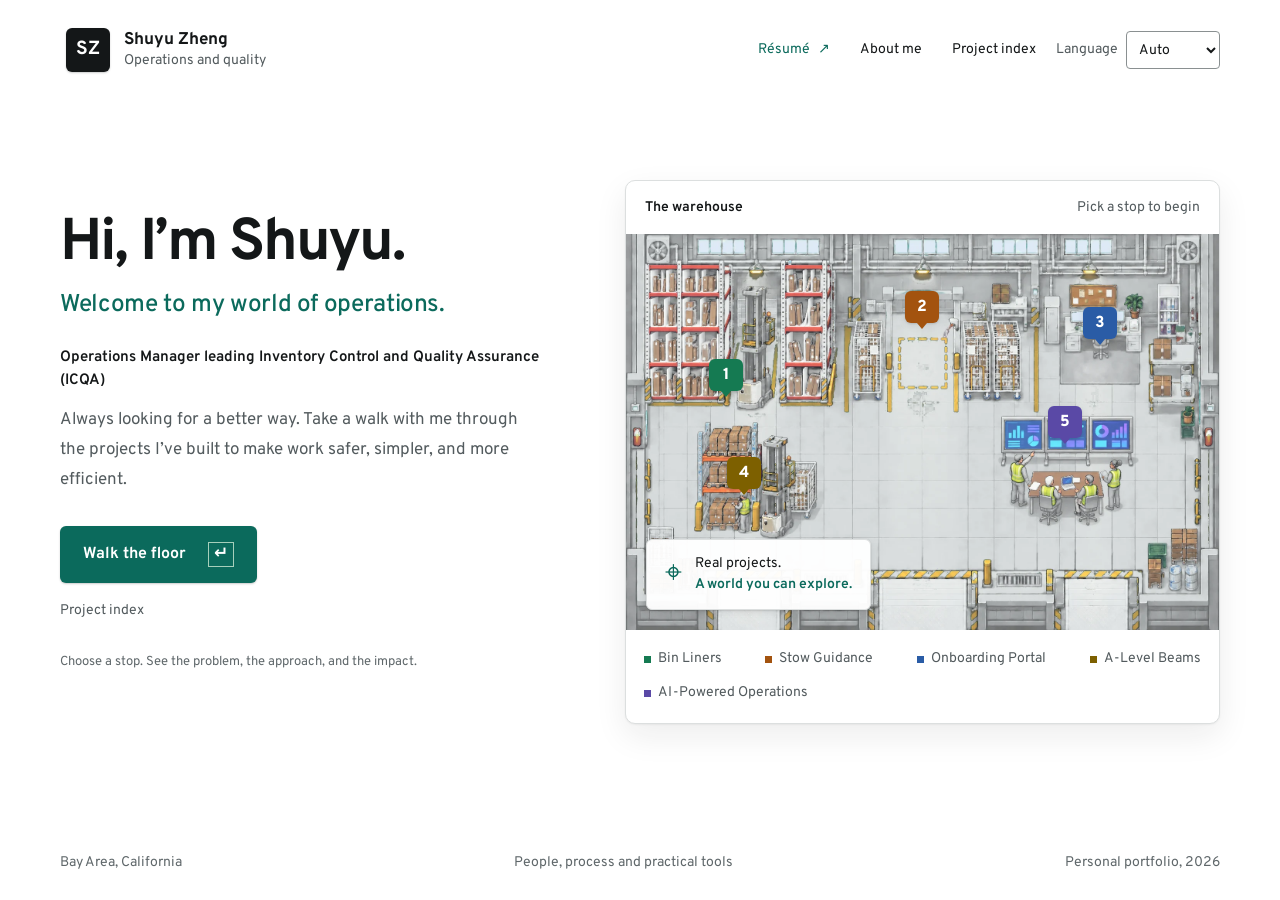
==== commit a22c9314: "Day theme and a faster path through the floor - Light neutral theme for the site, the floor art, the" ====
--- a/index.html
+++ b/index.html
@@ -5,7 +5,7 @@
   <meta name="viewport" content="width=device-width, initial-scale=1">
   <title>A Floor Walk with Shuyu Zheng</title>
   <meta name="description" content="Explore operations leadership and program delivery with Shuyu Zheng: Bin Liners, Stow Guidance, Onboarding Portal, A-Level Beams and AI-Powered Operations. View the one-page résumé or take an interactive warehouse floor walk.">
-  <meta name="theme-color" content="#0c151d">
+  <meta name="theme-color" content="#ffffff">
   <link rel="icon" href="favicon.ico" sizes="32x32">
   <link rel="icon" href="favicon.svg" type="image/svg+xml">
   <link rel="apple-touch-icon" href="apple-touch-icon.png">
@@ -22,14 +22,14 @@
   <script type="application/ld+json">{"@context":"https://schema.org","@type":"Person","name":"Shuyu Zheng","url":"https://shuyuzheng.com/","jobTitle":"Operations Manager","worksFor":{"@type":"Organization","name":"Amazon"},"alumniOf":{"@type":"CollegeOrUniversity","name":"San Francisco State University"}}</script>
   <link rel="preload" href="assets/fonts/overpass-latin.woff2" as="font" type="font/woff2" crossorigin>
   <link rel="stylesheet" href="styles.css">
-  <link rel="preload" as="image" href="assets/warehouse-ai-operations.webp" fetchpriority="high">
+  <link rel="preload" as="image" href="assets/warehouse-day.webp" fetchpriority="high">
   <script type="module" src="app.js"></script>
 </head>
 <body>
   <a class="skip-link" href="#main">Skip to main content</a>
   <header class="site-header">
     <button class="brand" type="button" data-home aria-label="Shuyu Zheng, introduction"><span class="monogram" aria-hidden="true">SZ</span><span>Shuyu Zheng<span class="brand-sub">Operations and quality</span></span></button>
-    <nav aria-label="Main navigation"><a class="resume-nav" href="assets/Shuyu_Zheng_Resume.pdf" target="_blank" rel="noopener noreferrer"><span>Résumé</span> <span aria-hidden="true">↗</span></a><button type="button" data-about>About me</button><button type="button" data-project-menu>Project index</button><label class="language-picker"><span>Language</span><select class="language-select" aria-label="Language"><option value="auto">Auto</option><option value="en" lang="en" data-no-translate>English</option><option value="zh-Hans" lang="zh-Hans" data-no-translate>简体中文</option><option value="es" lang="es" data-no-translate>Español</option></select></label></nav>
+    <nav aria-label="Main navigation"><a class="resume-nav" href="assets/Shuyu_Zheng_Resume.pdf" target="_blank" rel="noopener noreferrer"><span>Résumé</span> <span aria-hidden="true">↗</span></a><button type="button" data-about>About me</button><button type="button" data-project-menu>Project index</button></nav><label class="language-picker"><span>Language</span><select class="language-select" aria-label="Language"><option value="auto">Auto</option><option value="en" lang="en" data-no-translate>English</option><option value="zh-Hans" lang="zh-Hans" data-no-translate>简体中文</option><option value="es" lang="es" data-no-translate>Español</option></select></label>
   </header>
   <main id="main">
     <section class="landing" id="landing" aria-labelledby="intro-title">
@@ -42,8 +42,8 @@
         <p class="intro-instruction">Choose a stop. See the problem, the approach, and the impact.</p>
       </div>
       <div class="intro-scene">
-        <div class="scene-heading"><span>The warehouse</span><span>5 stops to explore</span></div>
-        <div class="preview-art"><img src="assets/warehouse-ai-operations.webp" width="1536" height="1024" fetchpriority="high" alt="Pixel art warehouse with storage racks, order pickers, cage lanes, a manager’s desk and a multi-screen leadership sync area."><div class="preview-note"><span class="note-icon" aria-hidden="true">⌖</span><span>Real projects.<br><strong>A world you can explore.</strong></span></div></div>
+        <div class="scene-heading"><span>The warehouse</span><span>Pick a stop to begin</span></div>
+        <div class="preview-art"><img src="assets/warehouse-day.webp" width="1536" height="1024" fetchpriority="high" alt="Pixel art warehouse with storage racks, order pickers, cage lanes, a manager’s desk and a multi-screen leadership sync area."><button class="stop-pin preview-pin" type="button" data-stop="liners" style="--pin-x:17%;--pin-y:41%;--stop-color:var(--mint)" aria-label="Bin Liners, stop 1: walk to the racks"><span class="pin-label">Bin Liners</span><span class="pin-number">1</span><span class="pin-tip" aria-hidden="true"></span></button><button class="stop-pin preview-pin" type="button" data-stop="stowguidance" style="--pin-x:50%;--pin-y:24%;--stop-color:var(--amber)" aria-label="Stow Guidance, stop 2: walk to the drop zone"><span class="pin-label">Stow Guidance</span><span class="pin-number">2</span><span class="pin-tip" aria-hidden="true"></span></button><button class="stop-pin preview-pin" type="button" data-stop="portal" style="--pin-x:80%;--pin-y:28%;--stop-color:var(--blue)" aria-label="Onboarding Portal, stop 3: walk to the manager’s desk"><span class="pin-label">Onboarding Portal</span><span class="pin-number">3</span><span class="pin-tip" aria-hidden="true"></span></button><button class="stop-pin preview-pin" type="button" data-stop="beams" style="--pin-x:20%;--pin-y:66%;--stop-color:var(--safety)" aria-label="A-Level Beams, stop 4: walk to the picker"><span class="pin-label">A-Level Beams</span><span class="pin-number">4</span><span class="pin-tip" aria-hidden="true"></span></button><button class="stop-pin preview-pin" type="button" data-stop="ai" style="--pin-x:74%;--pin-y:53%;--stop-color:var(--violet)" aria-label="AI-Powered Operations, stop 5: walk to the leadership sync"><span class="pin-label">AI-Powered Operations</span><span class="pin-number">5</span><span class="pin-tip" aria-hidden="true"></span></button><div class="preview-note"><span class="note-icon" aria-hidden="true">⌖</span><span>Real projects.<br><strong>A world you can explore.</strong></span></div></div>
         <div class="scene-legend"><span><i class="legend-square liners-color"></i>Bin Liners</span><span><i class="legend-square stowguidance-color"></i>Stow Guidance</span><span><i class="legend-square portal-color"></i>Onboarding Portal</span><span><i class="legend-square beams-color"></i>A-Level Beams</span><span><i class="legend-square ai-color"></i>AI-Powered Operations</span></div>
       </div>
       <div class="landing-foot"><span>Bay Area, California</span><span>People, process and practical tools</span><span>Personal portfolio, 2026</span></div>
@@ -54,20 +54,20 @@
         <div class="world-panel">
           <div class="world-topbar"><span><i class="tiny-square" aria-hidden="true"></i> The operations floor</span><span id="location-label">At the entrance</span></div>
           <div class="world" id="world" tabindex="0" role="group" aria-label="Interactive warehouse. Click the floor to walk, or choose a project stop. Arrow keys and W A S D also move the manager; Enter opens a nearby project." aria-describedby="controls-copy">
-            <img class="warehouse-art" src="assets/warehouse-ai-operations.webp" width="1536" height="1024" alt="Warehouse exploration map with five stops: Bin Liners, Stow Guidance, Onboarding Portal, A-Level Beams and AI-Powered Operations." draggable="false">
+            <img class="warehouse-art" src="assets/warehouse-day.webp" width="1536" height="1024" alt="Warehouse exploration map with five stops: Bin Liners, Stow Guidance, Onboarding Portal, A-Level Beams and AI-Powered Operations." draggable="false">
             <svg class="route-overlay" viewBox="0 0 1000 667" aria-hidden="true"><polyline id="route-line" points=""></polyline></svg>
             <div class="destination-ring" id="destination-ring" hidden aria-hidden="true"></div>
             <button class="stop-pin" id="pin-liners" data-stop="liners" style="--pin-x:17%;--pin-y:41%;--stop-color:var(--mint)" aria-label="Bin Liners, stop 1: walk to the racks"><span class="pin-label">Bin Liners</span><span class="pin-number">1</span><span class="pin-tip" aria-hidden="true"></span></button>
             <button class="stop-pin" id="pin-stowguidance" data-stop="stowguidance" style="--pin-x:50%;--pin-y:24%;--stop-color:var(--amber)" aria-label="Stow Guidance, stop 2: walk to the drop zone"><span class="pin-label">Stow Guidance</span><span class="pin-number">2</span><span class="pin-tip" aria-hidden="true"></span></button>
             <button class="stop-pin" id="pin-portal" data-stop="portal" style="--pin-x:80%;--pin-y:28%;--stop-color:var(--blue)" aria-label="Onboarding Portal, stop 3: walk to the manager’s desk"><span class="pin-label">Onboarding Portal</span><span class="pin-number">3</span><span class="pin-tip" aria-hidden="true"></span></button>
             <button class="stop-pin" id="pin-beams" data-stop="beams" style="--pin-x:20%;--pin-y:66%;--stop-color:var(--safety)" aria-label="A-Level Beams, stop 4: walk to the picker"><span class="pin-label">A-Level Beams</span><span class="pin-number">4</span><span class="pin-tip" aria-hidden="true"></span></button>
-            <button class="stop-pin" id="pin-ai" data-stop="ai" style="--pin-x:74%;--pin-y:53%;--stop-color:var(--violet)" aria-label="AI Ops, stop 5: walk to the leadership sync for AI-Powered Operations"><span class="pin-label">AI Ops</span><span class="pin-number">5</span><span class="pin-tip" aria-hidden="true"></span></button>
+            <button class="stop-pin" id="pin-ai" data-stop="ai" style="--pin-x:74%;--pin-y:53%;--stop-color:var(--violet)" aria-label="AI-Powered Operations, stop 5: walk to the leadership sync"><span class="pin-label">AI-Powered Operations</span><span class="pin-number">5</span><span class="pin-tip" aria-hidden="true"></span></button>
             <button class="warehouse-exit" type="button" data-walk-outside><span>Step outside for basketball</span></button>
             <div class="manager" id="manager" style="left:50%;top:78%" aria-hidden="true"><span class="manager-name">Shuyu</span><span class="manager-shadow"></span><canvas class="manager-sprite" id="manager-sprite" width="128" height="128"></canvas></div>
             <button class="nearby-prompt" id="nearby-prompt" type="button" hidden>Explore project <kbd>Enter</kbd></button>
           </div>
           <div class="world-controls" id="controls-copy"><span data-mobile-hint=" · Or choose a stop below"><span class="cursor-icon" aria-hidden="true">↖</span> Click or tap to walk</span><span><kbd>↑</kbd><kbd>←</kbd><kbd>↓</kbd><kbd>→</kbd> or WASD</span><span><kbd>Enter</kbd> Explore a stop</span></div>
-          <div class="arrival-message" id="arrival-message" role="status" aria-live="polite">You’re on the floor. Choose a project marker, or click anywhere in an aisle.</div>
+          <div class="visually-hidden" id="arrival-message" role="status" aria-live="polite">You’re on the floor. Choose a project marker, or click anywhere in an aisle.</div>
         </div>
         <aside class="field-guide" aria-labelledby="guide-title">
           <h2 id="guide-title">Choose your next stop.</h2><p class="guide-intro">Five stops. Better flow, stronger teams, safer work and informed decisions.</p>
--- a/styles.css
+++ b/styles.css
@@ -1,64 +1,78 @@
 @font-face{font-family:Overpass;src:url('assets/fonts/overpass-latin.woff2') format('woff2');font-weight:300 800;font-style:normal;font-display:swap}
-:root{color-scheme:dark;--bg:#0c151d;--panel:#121f28;--panel-2:#172631;--line:#2b3c46;--text:#edf2e9;--muted:#a6b5bb;--mint:#c6efa7;--amber:#ffc17d;--blue:#a7d9ef;--safety:#ffc94b;--sans:Overpass,ui-sans-serif,system-ui,-apple-system,BlinkMacSystemFont,'Segoe UI','PingFang SC','Microsoft YaHei',sans-serif}
-*{box-sizing:border-box}html{scroll-behavior:smooth}body{margin:0;background:var(--bg);color:var(--text);font-family:var(--sans);font-size:16px;line-height:1.6}button,a{-webkit-tap-highlight-color:transparent}button{font:inherit;color:inherit;cursor:pointer;border:0}button:disabled{cursor:default}a{color:inherit}button:focus-visible,a:focus-visible,[tabindex]:focus-visible{outline:3px solid var(--mint);outline-offset:5px}button:focus:not(:focus-visible){outline:none}[hidden]{display:none!important}::selection{background:var(--mint);color:var(--bg)}.skip-link{position:fixed;top:-80px;left:16px;z-index:50;padding:12px 20px;background:var(--mint);color:var(--bg)}.skip-link:focus{top:12px}
-.site-header{min-height:100px;padding:20px 4.7%;display:flex;align-items:center;justify-content:space-between;max-width:1920px;margin:auto;gap:20px}.brand{display:flex;align-items:center;gap:14px;text-align:left;background:none;font-size:17px;font-weight:700;line-height:1.35}.monogram{display:grid;place-items:center;min-width:44px;height:44px;color:var(--bg);background:var(--mint);font-size:19px;box-shadow:4px 4px 0 #405946}.brand-sub{display:block;color:var(--muted);font-size:14px;font-weight:400}.site-header nav{display:flex;gap:30px}.site-header nav button{background:none;font-size:14px;padding:10px 0}.site-header nav button:last-child{color:var(--mint)}.site-header nav button:hover,.plain-link:hover{color:var(--mint)}
-.landing{min-height:calc(100svh - 100px);max-width:1600px;margin:auto;padding:64px 4.7% 0;display:grid;grid-template-columns:1fr 1.18fr;column-gap:60px;align-items:center}.eyebrow{font:600 14px/1.5 var(--sans);color:var(--muted);margin:0 0 16px}.intro-copy h1{font-size:clamp(46px,4.6vw,76px);letter-spacing:-.04em;line-height:1.05;margin:0 0 14px;font-weight:700}.intro-welcome{font-size:clamp(22px,1.9vw,28px);line-height:1.3;letter-spacing:-.015em;font-weight:500;color:var(--mint);margin:0 0 26px}.intro-role{font:600 15px/1.5 var(--sans);margin:0 0 14px}.intro-role>span{color:#8499a5;margin:0 6px}.intro-text{max-width:465px;font-size:17px;line-height:1.75;color:var(--muted);margin:0 0 30px}.intro-actions{display:flex;align-items:flex-start;flex-direction:column;gap:17px}.button{padding:16px 23px;display:inline-flex;align-items:center;justify-content:center;gap:14px;font-weight:650;font-size:16px;transition:transform .15s,box-shadow .15s}.primary{background:var(--mint);color:#132319;box-shadow:4px 4px 0 #566e48}.primary:hover{transform:translate(-2px,-2px);box-shadow:6px 6px 0 #566e48}.primary:active{transform:translate(2px,2px);box-shadow:2px 2px 0 #566e48}.key-tag{font-size:17px;line-height:1;padding:3px 5px;border:1px solid #70955c;margin-left:8px}.plain-link{display:inline-flex;align-items:center;gap:10px;background:none;padding:0;font-size:14px;color:var(--muted);text-decoration:none}.intro-instruction{font-size:13px;color:#96a8b1;margin-top:30px}
-.intro-scene{border:1px solid #354753;background:#101d26;box-shadow:10px 10px 0 #080f15;transform:translateY(2px)}.scene-heading{display:flex;justify-content:space-between;gap:15px;padding:16px 19px;font:600 14px/1.5 var(--sans)}.scene-heading span:last-child{color:var(--muted);font-weight:400}.preview-art{position:relative;overflow:hidden;background:#132631}.preview-art>img{display:block;width:100%;height:auto;aspect-ratio:1.5;object-fit:cover;image-rendering:pixelated}.preview-note{position:absolute;bottom:20px;left:20px;display:flex;gap:13px;align-items:center;font-size:14px;line-height:1.5;background:#0c171fed;border:1px solid #5c777b;padding:12px 18px;box-shadow:4px 4px 0 #09121880}.note-icon{font-size:30px;color:var(--mint)}.preview-note strong{font-weight:600;color:var(--mint)}.scene-legend{display:flex;justify-content:space-between;gap:12px;flex-wrap:wrap;padding:18px;font-size:14px;color:var(--muted)}.scene-legend>span{display:flex;gap:7px;align-items:center}.legend-square{height:7px;width:7px;display:inline-block}.liners-color{background:var(--mint)}.stowguidance-color{background:var(--amber)}.portal-color{background:var(--blue)}.landing-foot{grid-column:1/-1;display:flex;justify-content:space-between;gap:20px;align-self:end;padding:27px 0;margin-top:60px;font:14px/1.5 var(--sans);color:#8fa2ac}.landing-foot b{color:var(--mint);font-weight:400;padding:0 7px}
-.game{max-width:1600px;margin:auto;padding:30px 4.7% 0}.game-heading{display:flex;justify-content:space-between;align-items:center;gap:20px;margin-bottom:25px}.game-heading h1{font-size:31px;font-weight:600;line-height:1.2;letter-spacing:-.035em;margin:0}.game-layout{display:grid;grid-template-columns:minmax(0,1fr) 290px;border:1px solid var(--line);box-shadow:8px 8px 0 #080f15}.world-panel{min-width:0;background:#101e27}.world-topbar{font:600 14px/1.5 var(--sans);display:flex;align-items:center;justify-content:space-between;gap:12px;padding:17px 20px;border-bottom:1px solid var(--line)}.world-topbar>span:first-child{display:flex;align-items:center;gap:9px}.tiny-square{height:6px;width:6px;background:var(--mint)}#location-label{color:var(--muted);font-size:14px;font-weight:400}.world{position:relative;aspect-ratio:1.5;overflow:hidden;cursor:crosshair;isolation:isolate;background:#213740;touch-action:manipulation;user-select:none;-webkit-user-select:none}.warehouse-art{position:absolute;inset:0;display:block;width:100%;height:100%;image-rendering:pixelated;pointer-events:none}.route-overlay{position:absolute;inset:0;width:100%;height:100%;pointer-events:none;z-index:2}.route-overlay polyline{fill:none;stroke:var(--mint);stroke-width:2;stroke-dasharray:4 8;stroke-linecap:round;opacity:.8}.destination-ring{position:absolute;width:22px;height:10px;border:2px solid var(--mint);transform:translate(-50%,-50%);z-index:3;box-shadow:0 0 0 3px #16242b88}.manager{position:absolute;width:7%;aspect-ratio:1;transform:translate(-50%,-94%);pointer-events:none;z-index:6;min-width:28px}.manager-sprite{position:absolute;inset:0;width:100%;height:100%;image-rendering:pixelated}.manager-name{position:absolute;bottom:95%;left:50%;transform:translateX(-50%);font:700 13px/1 var(--sans);color:#eaffde;background:#0c171fda;border:1px solid #799477;padding:4px 6px;white-space:nowrap;z-index:1}.manager-shadow{position:absolute;width:36%;height:12%;bottom:2%;left:32%;background:#030c1680;border-radius:50%}.stop-pin{position:absolute;left:var(--pin-x);top:var(--pin-y);transform:translate(-50%,-100%);padding:0;background:transparent;display:flex;align-items:center;flex-direction:column;z-index:7;cursor:pointer;color:var(--stop-color);transition:filter .16s}.pin-label{background:#101c25f5;border:1px solid var(--stop-color);padding:5px 9px;font:700 14px/1.3 var(--sans);white-space:nowrap;box-shadow:3px 3px 0 #0005}.pin-number{display:grid;place-items:center;width:34px;height:32px;background:var(--stop-color);color:var(--bg);font:800 16px/1 var(--sans);margin-top:6px;box-shadow:3px 3px 0 #0005}.pin-tip{width:0;height:0;border-left:5px solid transparent;border-right:5px solid transparent;border-top:6px solid var(--stop-color)}.stop-pin:hover,.stop-pin:focus-visible{filter:brightness(1.2)}.stop-pin.is-active .pin-number{outline:3px solid white;outline-offset:3px}.stop-pin.is-visited .pin-label:after{content:' ✓';padding-left:3px}.world-controls{display:flex;flex-wrap:wrap;justify-content:space-between;gap:10px;padding:16px 19px;border-top:1px solid var(--line);font-size:13px;color:var(--muted)}.world-controls>span{display:flex;align-items:center;gap:5px}kbd{font:600 13px/1 var(--sans);background:#233440;border:1px solid #4b606c;border-bottom-width:2px;padding:4px 5px;border-radius:2px;color:#d8e5e7}.cursor-icon{font-size:20px;color:var(--mint);line-height:.8;margin-right:3px}.arrival-message{font-size:14px;line-height:1.6;padding:0 19px 17px;color:#b5c4c7}.nearby-prompt{position:absolute;bottom:20px;left:50%;transform:translateX(-50%);padding:8px 14px;background:var(--mint);color:#14281d;white-space:nowrap;z-index:8;font-size:14px;box-shadow:3px 3px 0 #17221bdd}.nearby-prompt kbd{margin-left:10px;background:#afda8f;border-color:#739859;color:#183022}
-.field-guide{border-left:1px solid var(--line);background:var(--panel);padding:25px 23px;display:flex;flex-direction:column;min-width:0}.field-guide h2{font-size:24px;line-height:1.25;letter-spacing:-.025em;margin:0 0 8px}.guide-intro{color:var(--muted);font-size:15px;line-height:1.55;margin:0 0 18px}.progress-label{display:flex;justify-content:space-between;font:14px/1.5 var(--sans);color:var(--muted)}#progress-text{color:var(--mint)}.progress-track{height:5px;background:#2a3b44;margin:8px 0 14px;overflow:hidden}.progress-track>span{display:block;background:var(--mint);height:100%;width:0;transition:width .35s}.project-stops{display:flex;flex-direction:column;gap:6px}.stop-card{display:flex;align-items:flex-start;gap:10px;text-align:left;width:100%;padding:12px 0;border-top:1px solid var(--line);background:transparent}.stop-index{font:700 14px/1.4 var(--sans);color:var(--stop-color);border:1px solid #52606a;min-width:27px;text-align:center;padding:4px 2px;margin-top:2px}.stop-copy{display:flex;flex-direction:column;flex:1;gap:4px}.stop-place{font:13px/1.45 var(--sans);color:var(--muted)}.stop-copy strong{font-size:16px;font-weight:600;line-height:1.4}.stop-description{color:var(--muted);font-size:14px;line-height:1.55}.stop-state{font-size:17px;line-height:1;color:var(--stop-color);padding-top:6px}.stop-card:hover .stop-copy strong,.stop-card.is-active .stop-copy strong{color:var(--stop-color)}.stop-card.is-active .stop-index{border-color:var(--stop-color)}.stop-card.is-visited .stop-index{background:var(--stop-color);color:var(--bg);border-color:var(--stop-color)}.guide-bottom{border-top:1px solid var(--line);margin-top:auto;padding-top:21px}.guide-bottom p{font-size:13px;color:#9cafb9;margin:0 0 7px}.guide-bottom .plain-link{color:var(--mint);font-size:14px}.game-footer{display:flex;justify-content:space-between;gap:16px;align-items:center;padding:23px 0;font:14px/1.6 var(--sans);color:#8fa2ac}.game-footer .plain-link{font-size:14px}
-.project-dialog{border:1px solid #546c78;background:var(--panel);color:var(--text);padding:0;width:min(830px,calc(100% - 36px));max-height:90svh;box-shadow:12px 12px 0 #050d1480;overscroll-behavior:contain;scroll-padding-top:96px}.project-dialog::backdrop{background:#030a12d9;backdrop-filter:blur(5px)}.dialog-top{display:flex;align-items:center;justify-content:space-between;gap:15px;position:sticky;top:0;z-index:3;background:var(--panel);padding:18px 28px;border-bottom:1px solid var(--line)}.dialog-top .eyebrow{margin:0}.close-dialog{display:flex;gap:14px;align-items:center;background:transparent;font-size:15px;color:var(--muted);min-height:44px;padding:0 2px}.close-dialog>span{font-size:25px;line-height:1}.dialog-body{padding:34px}.dialog-place{font:600 15px/1.5 var(--sans);color:var(--project-accent,var(--mint));margin:0 0 10px}.dialog-body h2{font-size:42px;line-height:1.12;letter-spacing:-.045em;margin:0 0 17px}.dialog-lead{font-size:19px;line-height:1.6;color:#c1cdd0;margin:0 0 25px}.project-tags{display:flex;flex-wrap:wrap;gap:8px;margin:0 0 28px}.project-tags span{font:14px/1.4 var(--sans);color:#bacbd1;border:1px solid #405560;padding:6px 9px}.story-section{margin-top:34px}.story-section h3{font-size:17px;line-height:1.4;margin:0 0 10px;font-weight:600}.story-section p{font-size:16px;line-height:1.75;color:#b3c3c9;margin:0 0 12px}.story-section ul{color:#b3c3c9;padding-left:22px;font-size:16px}.story-section li{margin-bottom:9px}.project-note{border-left:2px solid var(--project-accent,var(--mint));padding:9px 15px;color:var(--muted);font-size:14px;line-height:1.6;margin:25px 0}.project-end{display:flex;justify-content:space-between;align-items:center;gap:20px;padding-top:25px;border-top:1px solid var(--line);margin-top:28px}.project-end .button{font-size:14px;padding:11px 17px}.project-end .plain-link{font-size:14px}.project-index{display:grid;gap:12px;margin-top:25px}.index-card{border:1px solid var(--line);background:#172832;text-align:left;padding:21px;display:grid;grid-template-columns:1fr auto;gap:17px;align-items:center}.index-card:hover{border-color:var(--stop-color)}.index-card strong{font-size:20px;line-height:1.4;display:block;margin-bottom:4px}.index-card small{display:block;font-size:14px;color:var(--muted);line-height:1.5}.index-card .index-arrow{color:var(--stop-color);font-size:23px}.about-grid{display:grid;grid-template-columns:1fr 1fr;gap:18px;padding:20px 0;border-top:1px solid var(--line);border-bottom:1px solid var(--line);margin:25px 0}.about-grid span{display:block;font:14px/1.5 var(--sans);color:var(--muted);margin-bottom:5px}.about-grid strong{font-size:16px;font-weight:500}.about-path{font:500 16px/1.7 var(--sans);color:var(--mint);border-left:2px solid var(--mint);padding:4px 18px;margin:24px 0}.more-work{display:flex;gap:10px;flex-wrap:wrap;margin-top:20px}.outline-button{background:transparent;border:1px solid #4c636d;padding:10px 14px;font-size:14px;text-align:left}.outline-button:hover{border-color:var(--mint);color:var(--mint)}.flow-demo{padding:20px;background:#0e1921;border:1px solid #3e5059;margin:25px 0}.flow-demo-heading{display:flex;justify-content:space-between;align-items:center;gap:20px;margin-bottom:20px;font:600 15px/1.5 var(--sans);color:var(--text)}.flow-demo-heading button{background:transparent;color:var(--amber);font-size:14px;border:1px solid #5e594d;padding:6px 10px;white-space:nowrap}.flow-steps{display:grid;grid-template-columns:1fr 1fr 1fr;gap:12px}.flow-step{border:1px solid #334550;padding:13px 12px;background:#182731}.flow-step .flow-number{font:800 16px/1.4 var(--sans);color:#8a9fa9;display:block;margin-bottom:10px}.flow-step strong{font-size:16px;line-height:1.4;display:block;margin-bottom:4px}.flow-step p{font-size:14px;line-height:1.6;color:var(--muted);margin:0}.flow-step.is-lit{border-color:var(--amber);background:#332d24}.flow-step.is-lit .flow-number{color:var(--amber)}.flow-status{min-height:44px;font-size:14px;line-height:1.6;color:var(--amber);margin:16px 0 0}.feature-table{width:100%;border-collapse:collapse;margin:21px 0;font-size:16px;line-height:1.65}.feature-table th{width:34%;text-align:left;font-weight:500;color:var(--blue)}.feature-table td{color:var(--muted)}.feature-table th,.feature-table td{padding:12px 10px;border-bottom:1px solid var(--line);vertical-align:top}.dialog-open{overflow:hidden}.noscript-note{padding:25px;margin:20px;border:1px solid var(--line)}
+:root{color-scheme:light;--bg:#ffffff;--panel:#ffffff;--panel-2:#f6f7f7;--frame:#ffffff;--sunk:#ffffff;--stage:#eceeee;--control:#f4f5f5;--track:#e8eaea;--line:#e7e9e9;--line-2:#dcdfdf;--line-strong:#8a9091;--text:#141718;--text-2:#30373a;--muted:#535b5e;--faint:#60686b;--accent:#0b6a5c;--mint:#157a52;--amber:#a3530f;--blue:#2a5ca6;--safety:#7d6000;--violet:#5a49a6;--on-accent:#ffffff;--on-accent-chip:rgba(255,255,255,.2);--primary:#0b6a5c;--on-primary:#ffffff;--monogram:#141718;--monogram-ink:#ffffff;--progress:#0b6a5c;--marker:#0b6a5c;--pin-ring:#141718;--mint-wash:#e9f4ef;--amber-wash:#fbf1e8;--safety-wash:#f7f2df;--blue-wash:#ebf1f9;--violet-wash:#f0eef9;--mint-line:#a6cfbb;--amber-line:#e3bb98;--violet-line:#c3bce4;--error:#b42318;--error-line:#c4402f;--overlay:rgba(255,255,255,.96);--scrim-court:rgba(255,255,255,.9);--ring-halo:rgba(255,255,255,.75);--shadow-chip:0 1px 2px rgba(20,23,24,.14),0 2px 8px rgba(20,23,24,.08);--shadow-md:0 1px 2px rgba(20,23,24,.05),0 12px 32px rgba(20,23,24,.08);--shadow-md-compact:0 1px 2px rgba(20,23,24,.05),0 6px 18px rgba(20,23,24,.07);--shadow-md-hover:0 2px 4px rgba(20,23,24,.06),0 18px 40px rgba(20,23,24,.12);--shadow-lg:0 2px 8px rgba(20,23,24,.08),0 28px 70px rgba(20,23,24,.22);--btn-shadow:0 1px 2px;--btn-shadow-hover:0 6px 16px;--btn-shadow-active:0 0 0;--lift-hover:translateY(-1px);--lift-active:translateY(0);--art-rendering:auto;--scrim:rgba(20,23,24,.42);--ground-shadow:rgba(20,23,24,.30);--primary-shade:rgba(20,23,24,.22);--mint-shade:rgba(20,23,24,.22);--safety-shade:rgba(20,23,24,.22);--blue-shade:rgba(20,23,24,.22);--amber-shade:rgba(20,23,24,.22);--violet-shade:rgba(20,23,24,.22);--radius:10px;--sans:Overpass,ui-sans-serif,system-ui,-apple-system,BlinkMacSystemFont,'Segoe UI','PingFang SC','Microsoft YaHei',sans-serif}
+*{box-sizing:border-box}html{scroll-behavior:smooth}body{margin:0;background:var(--bg);color:var(--text);font-family:var(--sans);font-size:16px;line-height:1.6}button,a{-webkit-tap-highlight-color:transparent}button{font:inherit;color:inherit;cursor:pointer;border:0}button:disabled{cursor:default}a{color:inherit}button:focus-visible,a:focus-visible,[tabindex]:focus-visible{outline:3px solid var(--accent);outline-offset:5px}button:focus:not(:focus-visible){outline:none}[hidden]{display:none!important}::selection{background:var(--accent);color:var(--on-accent)}.skip-link{position:fixed;top:-80px;left:16px;z-index:50;padding:12px 20px;background:var(--accent);color:var(--on-accent)}.skip-link:focus{top:12px}
+.site-header{min-height:100px;padding:20px 4.7%;display:flex;align-items:center;justify-content:flex-end;max-width:1920px;margin:auto;gap:20px}.brand{display:flex;align-items:center;gap:14px;text-align:left;background:none;font-size:17px;font-weight:700;line-height:1.35}.monogram{display:grid;place-items:center;min-width:44px;height:44px;color:var(--monogram-ink);background:var(--monogram);font-size:19px;box-shadow:var(--btn-shadow) var(--mint-shade)}.brand-sub{display:block;color:var(--muted);font-size:14px;font-weight:400}.site-header nav{display:flex;gap:30px}.site-header nav button{background:none;font-size:14px;padding:10px 0}@media(hover:hover){.site-header nav button:hover,.plain-link:hover{color:var(--accent)}}
+.landing{min-height:calc(100svh - 100px);max-width:1600px;margin:auto;padding:64px 4.7% 0;display:grid;grid-template-columns:1fr 1.18fr;column-gap:60px;align-items:center}.eyebrow{font:600 14px/1.5 var(--sans);color:var(--muted);margin:0 0 16px}.intro-copy h1{font-size:clamp(46px,4.6vw,76px);letter-spacing:-.04em;line-height:1.05;margin:0 0 14px;font-weight:700}.intro-welcome{font-size:clamp(22px,1.9vw,28px);line-height:1.3;letter-spacing:-.015em;font-weight:500;color:var(--accent);margin:0 0 26px}.intro-role{font:600 15px/1.5 var(--sans);margin:0 0 14px}.intro-role>span{color:var(--faint);margin:0 6px}.intro-text{max-width:465px;font-size:17px;line-height:1.75;color:var(--muted);margin:0 0 30px}.intro-actions{display:flex;align-items:flex-start;flex-direction:column;gap:17px}.button{padding:16px 23px;display:inline-flex;align-items:center;justify-content:center;gap:14px;font-weight:650;font-size:16px;transition:transform .15s,box-shadow .15s}.primary{background:var(--primary);color:var(--on-primary);box-shadow:var(--btn-shadow) var(--primary-shade)}@media(hover:hover){.primary:hover{transform:var(--lift-hover);box-shadow:var(--btn-shadow-hover) var(--primary-shade)}}.primary:active{transform:var(--lift-active);box-shadow:var(--btn-shadow-active) var(--primary-shade)}.key-tag{font-size:17px;line-height:1;padding:3px 5px;border:1px solid var(--mint-line);margin-left:8px}.plain-link{display:inline-flex;align-items:center;gap:10px;background:none;padding:0;font-size:14px;color:var(--muted);text-decoration:none}.intro-instruction{font-size:13px;color:var(--faint);margin-top:30px}
+.intro-scene{border:1px solid var(--line-2);background:var(--frame);box-shadow:var(--shadow-md);transform:translateY(2px)}.scene-heading{display:flex;justify-content:space-between;gap:15px;padding:16px 19px;font:600 14px/1.5 var(--sans)}.scene-heading span:last-child{color:var(--muted);font-weight:400}.preview-art{position:relative;overflow:hidden;background:var(--stage)}.preview-art>img{display:block;width:100%;height:auto;aspect-ratio:1.5;object-fit:cover;image-rendering:var(--art-rendering)}.preview-note{position:absolute;bottom:20px;left:20px;display:flex;gap:13px;align-items:center;font-size:14px;line-height:1.5;background:var(--overlay);border:1px solid var(--line-2);padding:12px 18px;box-shadow:var(--shadow-chip)}.note-icon{font-size:30px;color:var(--accent)}.preview-note strong{font-weight:600;color:var(--accent)}
+/* The preview is the entrance: its markers name their stop on hover or focus and walk straight there. */
+.preview-art{cursor:pointer}
+.preview-pin .pin-label{display:none}
+.preview-pin:focus-visible .pin-label{display:block}@media(hover:hover){.preview-pin:hover .pin-label{display:block}}.scene-legend{display:flex;justify-content:space-between;gap:12px;flex-wrap:wrap;padding:18px;font-size:14px;color:var(--muted)}.scene-legend>span{display:flex;gap:7px;align-items:center}.legend-square{height:7px;width:7px;display:inline-block}.liners-color{background:var(--mint)}.stowguidance-color{background:var(--amber)}.portal-color{background:var(--blue)}.landing-foot{grid-column:1/-1;display:flex;justify-content:space-between;gap:20px;align-self:end;padding:27px 0;margin-top:60px;font:14px/1.5 var(--sans);color:var(--faint)}.landing-foot b{color:var(--accent);font-weight:400;padding:0 7px}
+.game{max-width:1600px;margin:auto;padding:30px 4.7% 0}.game-heading{display:flex;justify-content:space-between;align-items:center;gap:20px;margin-bottom:25px}.game-heading h1{font-size:31px;font-weight:600;line-height:1.2;letter-spacing:-.035em;margin:0}.game-layout{display:grid;grid-template-columns:minmax(0,1fr) 290px;border:1px solid var(--line);box-shadow:var(--shadow-md)}.world-panel{min-width:0;background:var(--frame)}.world-topbar{font:600 14px/1.5 var(--sans);display:flex;align-items:center;justify-content:space-between;gap:12px;padding:17px 20px;border-bottom:1px solid var(--line)}.world-topbar>span:first-child{display:flex;align-items:center;gap:9px}.tiny-square{height:6px;width:6px;background:var(--accent)}#location-label{color:var(--muted);font-size:14px;font-weight:400}.world{position:relative;aspect-ratio:1.5;overflow:hidden;cursor:crosshair;isolation:isolate;background:var(--stage);touch-action:manipulation;user-select:none;-webkit-user-select:none}.warehouse-art{position:absolute;inset:0;display:block;width:100%;height:100%;image-rendering:var(--art-rendering);pointer-events:none}.route-overlay{position:absolute;inset:0;width:100%;height:100%;pointer-events:none;z-index:2}.route-overlay polyline{fill:none;stroke:var(--marker);stroke-width:2;stroke-dasharray:4 8;stroke-linecap:round;opacity:.8}.destination-ring{position:absolute;width:22px;height:10px;border:2px solid var(--marker);transform:translate(-50%,-50%);z-index:3;box-shadow:0 0 0 3px var(--ring-halo)}.manager{position:absolute;width:7%;aspect-ratio:1;transform:translate(-50%,-94%);pointer-events:none;z-index:6;min-width:28px}.manager-sprite{position:absolute;inset:0;width:100%;height:100%;image-rendering:var(--art-rendering)}.manager-name{position:absolute;bottom:95%;left:50%;transform:translateX(-50%);font:700 13px/1 var(--sans);color:var(--text);background:var(--overlay);border:1px solid var(--mint-line);padding:4px 6px;white-space:nowrap;z-index:1}.manager-shadow{position:absolute;width:36%;height:12%;bottom:2%;left:32%;background:var(--ground-shadow);border-radius:50%}.stop-pin{position:absolute;left:var(--pin-x);top:var(--pin-y);transform:translate(-50%,-100%);padding:0;background:transparent;display:flex;align-items:center;flex-direction:column;z-index:7;cursor:pointer;color:var(--stop-color);transition:filter .16s}.pin-label{background:var(--overlay);border:1px solid var(--stop-color);padding:5px 9px;font:700 14px/1.3 var(--sans);white-space:nowrap;box-shadow:var(--shadow-chip)}.pin-number{display:grid;place-items:center;width:34px;height:32px;background:var(--stop-color);color:var(--on-accent);font:800 16px/1 var(--sans);margin-top:6px;box-shadow:var(--shadow-chip)}.pin-tip{width:0;height:0;border-left:5px solid transparent;border-right:5px solid transparent;border-top:6px solid var(--stop-color)}.stop-pin:focus-visible{filter:brightness(1.2)}@media(hover:hover){.stop-pin:hover{filter:brightness(1.2)}}.stop-pin.is-active .pin-number{outline:3px solid var(--pin-ring);outline-offset:3px}.stop-pin.is-visited .pin-label:after{content:' ✓';padding-left:3px}.world-controls{display:flex;flex-wrap:wrap;justify-content:space-between;gap:10px;padding:16px 19px;border-top:1px solid var(--line);font-size:13px;color:var(--muted)}.world-controls>span{display:flex;align-items:center;gap:5px}kbd{font:600 13px/1 var(--sans);background:var(--control);border:1px solid var(--line-strong);border-bottom-width:2px;padding:4px 5px;border-radius:2px;color:var(--text-2)}.cursor-icon{font-size:20px;color:var(--accent);line-height:.8;margin-right:3px}.nearby-prompt{position:absolute;left:0;top:0;padding:8px 14px;background:var(--accent);color:var(--on-accent);white-space:nowrap;z-index:8;font-size:14px;box-shadow:var(--shadow-chip)}.nearby-prompt kbd{margin-left:10px;background:var(--on-accent-chip);border-color:var(--mint-line);color:var(--on-accent)}
+.field-guide{border-left:1px solid var(--line);background:var(--panel);padding:25px 23px;display:flex;flex-direction:column;min-width:0}.field-guide h2{font-size:24px;line-height:1.25;letter-spacing:-.025em;margin:0 0 8px}.guide-intro{color:var(--muted);font-size:15px;line-height:1.55;margin:0 0 18px}.progress-label{display:flex;justify-content:space-between;font:14px/1.5 var(--sans);color:var(--muted)}#progress-text{color:var(--accent)}.progress-track{height:5px;background:var(--track);margin:8px 0 14px;overflow:hidden}.progress-track>span{display:block;background:var(--progress);height:100%;width:0;transition:width .35s}.project-stops{display:flex;flex-direction:column;gap:6px}.stop-card{display:flex;align-items:flex-start;gap:10px;text-align:left;width:100%;padding:12px 0;border-top:1px solid var(--line);background:transparent}.stop-index{font:700 14px/1.4 var(--sans);color:var(--stop-color);border:1px solid var(--line-strong);min-width:27px;text-align:center;padding:4px 2px;margin-top:2px}.stop-copy{display:flex;flex-direction:column;flex:1;gap:4px}.stop-place{font:13px/1.45 var(--sans);color:var(--muted)}.stop-copy strong{font-size:16px;font-weight:600;line-height:1.4}.stop-description{color:var(--muted);font-size:14px;line-height:1.55}.stop-state{font-size:17px;line-height:1;color:var(--stop-color);padding-top:6px}.stop-card.is-active .stop-copy strong{color:var(--stop-color)}@media(hover:hover){.stop-card:hover .stop-copy strong{color:var(--stop-color)}}.stop-card.is-active .stop-index{border-color:var(--stop-color)}.stop-card.is-visited .stop-index{background:var(--stop-color);color:var(--on-accent);border-color:var(--stop-color)}.guide-bottom{border-top:1px solid var(--line);margin-top:auto;padding-top:21px}.guide-bottom p{font-size:13px;color:var(--faint);margin:0 0 7px}.guide-bottom .plain-link{color:var(--accent);font-size:14px}.game-footer{display:flex;justify-content:space-between;gap:16px;align-items:center;padding:23px 0;font:14px/1.6 var(--sans);color:var(--faint)}.game-footer .plain-link{font-size:14px}
+.project-dialog{border:1px solid var(--line-2);background:var(--panel);color:var(--text);padding:0;width:min(830px,calc(100% - 36px));max-height:90svh;box-shadow:var(--shadow-lg);overscroll-behavior:contain;scroll-padding-top:96px}.project-dialog::backdrop{background:var(--scrim);backdrop-filter:blur(5px)}.dialog-top{display:flex;align-items:center;justify-content:space-between;gap:15px;position:sticky;top:0;z-index:3;background:var(--panel);padding:18px 28px;border-bottom:1px solid var(--line)}.dialog-top .eyebrow{margin:0}.close-dialog{display:flex;gap:14px;align-items:center;background:transparent;font-size:15px;color:var(--muted);min-height:44px;padding:0 2px}.close-dialog>span{font-size:25px;line-height:1}.dialog-body{padding:34px}.dialog-body h2{font-size:42px;line-height:1.12;letter-spacing:-.045em;margin:0 0 17px}.dialog-lead{font-size:19px;line-height:1.6;color:var(--text-2);margin:0 0 25px}.project-tags{display:flex;flex-wrap:wrap;gap:6px 20px;margin:0 0 28px}.project-tags span{display:inline-flex;align-items:center;gap:8px;font:14px/1.5 var(--sans);color:var(--text-2)}
+.project-tags span::before{content:"";flex:none;width:6px;height:6px;background:var(--project-accent,var(--accent))}.story-section{margin-top:34px}.story-section h3{font-size:17px;line-height:1.4;margin:0 0 10px;font-weight:600}.story-section p{font-size:16px;line-height:1.75;color:var(--text-2);margin:0 0 12px}.story-section ul{color:var(--text-2);padding-left:22px;font-size:16px}.story-section li{margin-bottom:9px}.project-note{border-left:2px solid var(--project-accent,var(--accent));padding:9px 15px;color:var(--muted);font-size:14px;line-height:1.6;margin:25px 0}.project-end{display:flex;justify-content:space-between;align-items:center;gap:20px;padding-top:25px;border-top:1px solid var(--line);margin-top:28px}.project-end .button{font-size:14px;padding:11px 17px}.project-end .plain-link{font-size:14px}.project-index{display:grid;gap:12px;margin-top:25px}.index-card{border:1px solid var(--line);background:var(--panel-2);text-align:left;padding:21px;display:grid;grid-template-columns:auto 1fr auto;gap:17px;align-items:center}
+.index-card .stop-index{align-self:start;margin-top:0;border-color:var(--stop-color)}
+#dialog-title:focus{outline:none}@media(hover:hover){.index-card:hover{border-color:var(--stop-color)}}.index-card strong{font-size:20px;line-height:1.4;display:block;margin-bottom:4px}.index-card small{display:block;font-size:14px;color:var(--muted);line-height:1.5}.index-card .index-arrow{color:var(--stop-color);font-size:23px}.about-grid{display:grid;grid-template-columns:1fr 1fr;gap:18px;padding:20px 0;border-top:1px solid var(--line);border-bottom:1px solid var(--line);margin:25px 0}.about-grid span{display:block;font:14px/1.5 var(--sans);color:var(--muted);margin-bottom:5px}.about-grid strong{font-size:16px;font-weight:500}.about-path{font:500 16px/1.7 var(--sans);color:var(--accent);border-left:2px solid var(--accent);padding:4px 18px;margin:24px 0}.more-work{display:flex;gap:10px;flex-wrap:wrap;margin-top:20px}.outline-button{background:transparent;border:1px solid var(--line-strong);padding:10px 14px;font-size:14px;text-align:left}@media(hover:hover){.outline-button:hover{border-color:var(--accent);color:var(--accent)}}.flow-demo{padding:20px;background:var(--sunk);border:1px solid var(--line-2);margin:25px 0}.flow-demo-heading{display:flex;justify-content:space-between;align-items:center;gap:20px;margin-bottom:20px;font:600 15px/1.5 var(--sans);color:var(--text)}.flow-demo-heading button{background:transparent;color:var(--amber);font-size:14px;border:1px solid var(--amber-line);padding:6px 10px;white-space:nowrap}.flow-steps{display:grid;grid-template-columns:1fr 1fr 1fr;gap:12px}.flow-step{border:1px solid var(--line-2);padding:13px 12px;background:var(--panel-2)}.flow-step .flow-number{font:800 16px/1.4 var(--sans);color:var(--faint);display:block;margin-bottom:10px}.flow-step strong{font-size:16px;line-height:1.4;display:block;margin-bottom:4px}.flow-step p{font-size:14px;line-height:1.6;color:var(--muted);margin:0}.flow-step.is-lit{border-color:var(--amber);background:var(--amber-wash)}.flow-step.is-lit .flow-number{color:var(--amber)}.flow-status{min-height:44px;font-size:14px;line-height:1.6;color:var(--amber);margin:16px 0 0}.feature-table{width:100%;border-collapse:collapse;margin:21px 0;font-size:16px;line-height:1.65}.feature-table th{width:34%;text-align:left;font-weight:500;color:var(--blue)}.feature-table td{color:var(--muted)}.feature-table th,.feature-table td{padding:12px 10px;border-bottom:1px solid var(--line);vertical-align:top}.dialog-open{overflow:hidden}.noscript-note{padding:25px;margin:20px;border:1px solid var(--line)}
 @media(min-width:1600px){.landing{padding-top:90px}.intro-scene{margin-top:10px}.game-heading{margin-bottom:32px}.field-guide{padding:30px 26px}.game-layout{grid-template-columns:minmax(0,1fr) 320px}.stop-card{padding:22px 0}}
 @media(max-width:1180px){.landing{column-gap:35px;padding-top:50px}.landing-foot>span:nth-child(2){display:none}.scene-legend{gap:10px}.game{padding-left:3%;padding-right:3%}.game-layout{grid-template-columns:minmax(0,1fr) 270px}.field-guide{padding:19px 17px}.world-controls{padding:13px}.world-controls>span:nth-child(3){display:none}.pin-label{padding:4px 6px}.guide-intro{margin-bottom:20px}.stop-card{padding:14px 0}.guide-bottom{padding-top:13px}.guide-bottom p{display:none}}
-@media(max-width:930px){.landing{column-gap:27px}.intro-copy h1{font-size:44px}.intro-text{font-size:16px}.scene-heading{padding:13px}.scene-heading>span:last-child{display:none}.scene-legend{padding:12px}.scene-legend>span:last-child{flex-basis:100%}.preview-note{left:12px;bottom:12px;padding:8px 12px}.game-layout{display:flex;flex-direction:column}.field-guide{border-left:0;border-top:1px solid var(--line);display:grid;grid-template-columns:1fr auto;gap:0 30px}.field-guide h2,.guide-intro,.progress-label,.progress-track{display:none}.project-stops{grid-column:1/-1;display:grid;grid-template-columns:repeat(3,1fr);gap:20px}.stop-card{border-top:0;padding:5px 0 12px}.stop-state{display:none}.guide-bottom{grid-column:1/-1;margin-top:8px;padding-top:12px;display:flex;align-items:center;justify-content:space-between}.guide-bottom p{display:block;margin:0}.game-heading h1{font-size:30px}.world-controls>span:nth-child(3){display:flex}}
-@media(max-width:680px){.site-header{min-height:79px;padding:17px 6%;gap:12px}.brand{font-size:13px;gap:12px}.brand-sub{font-size:13px;letter-spacing:0}.monogram{min-width:36px;height:36px;font-size:16px}.site-header nav{gap:0}.site-header nav button{font-size:13px}.site-header nav button:first-child{display:none}.landing{min-height:calc(100svh - 79px);display:flex;flex-direction:column;align-items:stretch;padding:37px 6% 0;gap:35px}.intro-copy h1{font-size:clamp(44px,12vw,61px);margin:0 0 12px}.intro-welcome{margin-bottom:20px}.intro-text{font-size:16px;margin-bottom:25px;max-width:100%}.intro-actions{gap:18px}.intro-actions .primary{width:100%;justify-content:space-between;font-size:15px;padding:15px 18px}.intro-instruction{margin:19px 0 0}.intro-scene{transform:none;box-shadow:6px 6px 0 #080f15}.scene-heading>span:last-child{display:block}.scene-legend{justify-content:flex-start}.scene-legend>span:last-child{flex-basis:auto}.landing-foot{margin-top:0;padding:20px 0;gap:10px;line-height:1.7}.landing-foot span:last-child{text-align:right}.game{padding:25px 4% 0}.game-heading{gap:12px;margin-bottom:20px;align-items:flex-end}.game-heading h1{font-size:27px;max-width:225px;line-height:1.15}.game-heading .plain-link{font-size:13px}.game-layout{box-shadow:5px 5px 0 #080f15}.world-topbar{font-size:13px;padding:12px 10px;gap:10px;letter-spacing:0}.world-topbar>span:first-child{gap:6px}#location-label{font-size:13px;text-align:right}.pin-label{display:none}.pin-number{font-size:13px;width:29px;height:29px;box-shadow:2px 2px 0 #0005}.stop-pin{padding:7px;margin-top:7px}.stop-pin.is-visited .pin-number:after{content:'✓';font-size:13px;position:absolute;right:0;top:5px;background:var(--bg);color:var(--stop-color);padding:2px}.manager{width:8.5%}.manager-name{font-size:13px;padding:3px 4px}.world-controls{font-size:13px;padding:13px 10px;gap:6px}.world-controls>span:nth-child(2),.world-controls>span:nth-child(3){display:none}.world-controls>span:first-child:after{content:attr(data-mobile-hint);color:#a6b5bb}.arrival-message{font-size:14px;padding:0 10px 13px;min-height:48px}.field-guide{padding:14px 16px;gap:0}.project-stops{display:flex;flex-direction:column;gap:0}.stop-card{padding:14px 0;border-bottom:1px solid var(--line);gap:13px}.stop-card:last-child{border-bottom:0}.stop-copy{gap:2px}.stop-copy strong{font-size:17px}.stop-description{font-size:14px}.stop-state{display:block}.stop-index{margin-top:5px}.guide-bottom{margin-top:6px;gap:12px}.guide-bottom p{font-size:13px;max-width:140px}.guide-bottom .plain-link{font-size:14px}.game-footer{font-size:13px;align-items:flex-start;padding-top:19px}.game-footer>span{max-width:170px}.game-footer .plain-link{font-size:13px;white-space:nowrap}.nearby-prompt{bottom:10px;font-size:13px;padding:6px 10px}.nearby-prompt kbd{display:none}.project-dialog{width:calc(100% - 20px);max-height:94svh;scroll-padding-top:124px}.dialog-top{padding:15px 18px}.close-dialog{font-size:14px;gap:10px}.dialog-body{padding:25px 20px}.dialog-body h2{font-size:34px}.dialog-lead{font-size:17px}.project-end{gap:14px;flex-wrap:wrap}.flow-demo{padding:13px}.flow-demo-heading{font-size:13px;gap:10px}.flow-steps{grid-template-columns:1fr;gap:8px}.flow-step{display:grid;grid-template-columns:20px 1fr;gap:0 12px;padding:12px}.flow-step .flow-number{grid-row:1/3;margin:0}.flow-status{min-height:0}.feature-table th,.feature-table td{padding:12px 5px}.about-grid{grid-template-columns:1fr}.index-card{padding:17px 13px;gap:10px;grid-template-columns:1fr auto}.index-card strong{font-size:18px}}
+@media(max-width:930px){.landing{column-gap:27px}.intro-copy h1{font-size:44px}.intro-text{font-size:16px}.scene-heading{padding:13px}.scene-legend{padding:12px}.scene-legend>span:last-child{flex-basis:100%}.preview-note{left:12px;bottom:12px;padding:8px 12px}.game-layout{display:flex;flex-direction:column}.field-guide{border-left:0;border-top:1px solid var(--line);display:grid;grid-template-columns:1fr auto;gap:0 30px}.field-guide h2,.guide-intro,.progress-label,.progress-track{display:none}.project-stops{grid-column:1/-1;display:grid;grid-template-columns:repeat(3,1fr);gap:20px}.stop-card{border-top:0;padding:5px 0 12px}.stop-state{display:none}.guide-bottom{grid-column:1/-1;margin-top:8px;padding-top:12px;display:flex;align-items:center;justify-content:space-between}.guide-bottom p{display:block;margin:0}.game-heading h1{font-size:30px}.world-controls>span:nth-child(3){display:flex}}
+@media(max-width:680px){.site-header{min-height:0;padding:10px 6%;gap:0 12px}.brand{font-size:13px;gap:12px}.brand-sub{font-size:13px;letter-spacing:0}.monogram{min-width:36px;height:36px;font-size:16px}.site-header nav{gap:0}.site-header nav button{font-size:13px}.landing{min-height:calc(100svh - 100px);display:flex;flex-direction:column;align-items:stretch;padding:37px 6% 0;gap:35px}.intro-copy h1{font-size:clamp(44px,12vw,61px);margin:0 0 12px}.intro-welcome{margin-bottom:20px}.intro-text{font-size:16px;margin-bottom:25px;max-width:100%}.intro-actions{gap:18px}.intro-actions .primary{width:100%;justify-content:space-between;font-size:15px;padding:15px 18px}.intro-instruction{margin:19px 0 0}.intro-scene{transform:none;box-shadow:var(--shadow-md-compact)}.scene-legend{justify-content:flex-start}.scene-legend>span:last-child{flex-basis:auto}.landing-foot{margin-top:0;padding:20px 0;gap:10px;line-height:1.7}.landing-foot span:last-child{text-align:right}.game{padding:25px 4% 0}.game-heading{gap:12px;margin-bottom:20px;align-items:flex-end}.game-heading h1{font-size:27px;max-width:225px;line-height:1.15}.game-heading .plain-link{font-size:13px}.game-layout{box-shadow:var(--shadow-md-compact)}.world-topbar{font-size:13px;padding:12px 10px;gap:10px;letter-spacing:0}.world-topbar>span:first-child{gap:6px}#location-label{font-size:13px;text-align:right}.pin-label{display:none}.pin-number{font-size:13px;width:29px;height:29px;box-shadow:var(--shadow-chip)}.stop-pin{padding:7px;margin-top:7px}.stop-pin.is-visited .pin-number:after{content:'✓';font-size:13px;position:absolute;right:0;top:5px;background:var(--bg);color:var(--stop-color);padding:2px}.manager{width:8.5%}.manager-name{font-size:13px;padding:3px 4px}.world-controls{font-size:13px;padding:13px 10px;gap:6px}.world-controls>span:nth-child(2),.world-controls>span:nth-child(3){display:none}.world-controls>span:first-child:after{content:attr(data-mobile-hint);color:var(--muted)}.field-guide{padding:14px 16px;gap:0}.project-stops{display:flex;flex-direction:column;gap:0}.stop-card{padding:14px 0;border-bottom:1px solid var(--line);gap:13px}.stop-card:last-child{border-bottom:0}.stop-copy{gap:2px}.stop-copy strong{font-size:17px}.stop-description{font-size:14px}.stop-state{display:block}.stop-index{margin-top:5px}.guide-bottom{margin-top:6px;gap:12px}.guide-bottom p{font-size:13px;max-width:140px}.guide-bottom .plain-link{font-size:14px}.game-footer{font-size:13px;align-items:flex-start;padding-top:19px}.game-footer>span{max-width:170px}.game-footer .plain-link{font-size:13px;white-space:nowrap}.nearby-prompt{font-size:13px;padding:6px 10px}.nearby-prompt kbd{display:none}.project-dialog{width:calc(100% - 20px);max-height:94svh;scroll-padding-top:124px}.dialog-top{padding:15px 18px}.close-dialog{font-size:14px;gap:10px}.dialog-body{padding:25px 20px}.dialog-body h2{font-size:34px}.dialog-lead{font-size:17px}.project-end{gap:14px;flex-wrap:wrap}.flow-demo{padding:13px}.flow-demo-heading{font-size:13px;gap:10px}.flow-steps{grid-template-columns:1fr;gap:8px}.flow-step{display:grid;grid-template-columns:20px 1fr;gap:0 12px;padding:12px}.flow-step .flow-number{grid-row:1/3;margin:0}.flow-status{min-height:0}.feature-table th,.feature-table td{padding:12px 5px}.about-grid{grid-template-columns:1fr}.index-card{padding:17px 13px;gap:10px;grid-template-columns:auto 1fr auto}.index-card strong{font-size:18px}}
 @media(max-width:390px){.site-header{padding-left:4%;padding-right:4%}.brand{gap:9px}.brand-sub{font-size:13px}.scene-heading{flex-wrap:wrap;gap:5px}.world-topbar{align-items:flex-start}.world-topbar>span:first-child{max-width:155px}.world-controls>span:first-child:after{content:''}.intro-actions .primary{gap:9px}.key-tag{display:none}}
 @media(prefers-reduced-motion:reduce){html{scroll-behavior:auto}*,*:before,*:after{animation:none!important;transition:none!important}}
 .visually-hidden{position:absolute;width:1px;height:1px;overflow:hidden;clip-path:inset(50%);white-space:nowrap}
-.impact-facts{display:grid;grid-template-columns:repeat(3,minmax(0,1fr));gap:18px;margin:26px 0 30px;padding:20px 22px;background:var(--panel-2)}.impact-facts strong{display:block;font-size:25px;line-height:1.3;letter-spacing:-.025em;color:var(--project-accent,var(--mint));margin-bottom:8px}.impact-facts span{display:block;font-size:14px;line-height:1.55;color:var(--muted)}.portal-facts{grid-template-columns:repeat(2,minmax(0,1fr))}.impact-calculator{margin:30px 0 0;padding-top:27px;border-top:1px solid var(--line)}.impact-calculator h3{font-size:25px;line-height:1.3;letter-spacing:-.025em;margin:0 0 17px}.impact-formula{font:15px/1.7 var(--sans);color:#c4d1d6;margin:0 0 15px}.impact-formula strong{color:var(--amber)}.calculator-intro{font-size:16px;color:var(--muted);line-height:1.7;margin:0 0 23px}.impact-form{display:grid;grid-template-columns:1fr 1fr;gap:19px}.impact-form label{display:flex;flex-direction:column;gap:7px;color:#c7d5d8;font-size:14px;line-height:1.5}.impact-form input,.impact-form select{width:100%;min-width:0;min-height:45px;background:#0c1720;color:var(--text);border:1px solid #526672;border-radius:0;padding:10px 12px;font:16px/1.5 var(--sans)}.impact-form input:focus-visible,.impact-form select:focus-visible{outline:2px solid var(--amber);outline-offset:2px}.impact-form input:invalid{border-color:#e6a288}.impact-table{width:100%;border-collapse:collapse;font-size:16px;line-height:1.5;margin:26px 0 16px;table-layout:fixed}.impact-table th,.impact-table td{padding:14px 11px;border-bottom:1px solid var(--line);overflow-wrap:anywhere}.impact-table th:first-child{width:24%;text-align:left}.impact-table th{font-weight:500}.impact-table thead{color:var(--muted);font-size:14px}.impact-table td,.impact-table thead th:not(:first-child){text-align:right}.annual-row{color:var(--amber);background:#282b27;font-weight:650}.impact-summary{font-size:16px;color:var(--amber);line-height:1.7;margin:18px 0}.impact-method{font-size:14px;line-height:1.7;color:var(--muted);margin:13px 0}.impact-method a{color:var(--blue);text-underline-offset:3px}.impact-error{font-size:14px;line-height:1.6;color:#ffb299;margin:17px 0}.impact-method:last-child{margin-bottom:0}
+.impact-facts{display:grid;grid-template-columns:repeat(3,minmax(0,1fr));gap:18px;margin:26px 0 30px;padding:20px 22px;background:var(--panel-2)}.impact-facts strong{display:block;font-size:25px;line-height:1.3;letter-spacing:-.025em;color:var(--project-accent,var(--accent));margin-bottom:8px}.impact-facts span{display:block;font-size:14px;line-height:1.55;color:var(--muted)}.portal-facts{grid-template-columns:repeat(2,minmax(0,1fr))}.impact-calculator{margin:30px 0 0;padding-top:27px;border-top:1px solid var(--line)}.impact-calculator h3{font-size:25px;line-height:1.3;letter-spacing:-.025em;margin:0 0 17px}.impact-formula{font:15px/1.7 var(--sans);color:var(--text-2);margin:0 0 15px}.impact-formula strong{color:var(--text)}.calculator-intro{font-size:16px;color:var(--muted);line-height:1.7;margin:0 0 23px}.impact-form{display:grid;grid-template-columns:1fr 1fr;gap:19px}.impact-form label{display:flex;flex-direction:column;gap:7px;color:var(--text-2);font-size:14px;line-height:1.5}.impact-form input,.impact-form select{width:100%;min-width:0;min-height:45px;background:var(--sunk);color:var(--text);border:1px solid var(--line-strong);border-radius:0;padding:10px 12px;font:16px/1.5 var(--sans)}.impact-form input:focus-visible,.impact-form select:focus-visible{outline:2px solid var(--project-accent,var(--accent));outline-offset:2px}.impact-form input:invalid{border-color:var(--error-line)}.impact-table{width:100%;border-collapse:collapse;font-size:16px;line-height:1.5;margin:26px 0 16px;table-layout:fixed}.impact-table th,.impact-table td{padding:14px 11px;border-bottom:1px solid var(--line);overflow-wrap:anywhere}.impact-table th:first-child{width:24%;text-align:left}.impact-table th{font-weight:500}.impact-table thead{color:var(--muted);font-size:14px}.impact-table td,.impact-table thead th:not(:first-child){text-align:right}
+.impact-table td{font-variant-numeric:tabular-nums}.annual-row{font-weight:650}.impact-summary{font-size:16px;color:var(--text-2);line-height:1.7;margin:18px 0}.impact-method{font-size:14px;line-height:1.7;color:var(--muted);margin:13px 0}.impact-method a{color:var(--blue);text-underline-offset:3px}.impact-error{font-size:14px;line-height:1.6;color:var(--error);margin:17px 0}.impact-method:last-child{margin-bottom:0}
 @media(max-width:680px){.impact-facts{gap:18px 14px;grid-template-columns:1fr 1fr}.impact-facts>div:last-child:nth-child(3){grid-column:1/-1}.impact-facts strong{font-size:23px}.impact-form{gap:17px 12px}.impact-form label{font-size:14px}.impact-calculator h3{font-size:24px}.impact-table th,.impact-table td{padding:12px 7px;font-size:14px}.impact-table thead th{font-size:13px}.impact-summary{font-size:15px}.impact-formula{font-size:13px}.impact-method{font-size:14px}}
 @media(max-width:390px){.impact-form{grid-template-columns:1fr}.impact-table th:first-child{width:22%}.impact-table th,.impact-table td{padding-left:4px;padding-right:4px}.impact-facts strong{font-size:21px}}
-.onboarding-facts{grid-template-columns:repeat(3,minmax(0,1fr))}.roadmap-section{padding:24px 0 4px;border-top:1px solid var(--line);margin-top:27px}.roadmap-section h3{font-size:23px;line-height:1.35;letter-spacing:-.025em;margin:0 0 18px}.roadmap-section>p:last-child{font-size:16px;line-height:1.75;color:var(--muted);margin:18px 0}.week-rail{display:grid;grid-template-columns:repeat(6,minmax(0,1fr));gap:8px;list-style:none;padding:0;margin:0}.week-rail li{padding:14px 8px;text-align:center;border:1px solid #3e5d6e;background:#142936}.week-rail span{display:block;font:14px/1.4 var(--sans);color:var(--muted);margin-bottom:4px}.week-rail strong{font:800 26px/1.2 var(--sans);font-variant-numeric:tabular-nums;color:var(--blue)}.portal-capabilities{display:grid;grid-template-columns:1fr 1fr;gap:25px 30px;margin:25px 0 32px}.portal-capabilities section{border-top:1px solid #36505e;padding-top:17px}.portal-capabilities h3{font-size:18px;line-height:1.5;letter-spacing:-.01em;margin:9px 0}.portal-capabilities p{font-size:16px;line-height:1.75;color:var(--muted);margin:0}.onboarding-calculator .impact-summary{color:var(--blue)}.onboarding-calculator .annual-row{color:var(--blue);background:#192e3c}.onboarding-table caption{caption-side:top;text-align:left;font-size:14px;line-height:1.5;color:var(--muted);margin-bottom:12px}.onboarding-table th:first-child{width:46%;overflow-wrap:normal}.readiness-scenario{border-top:1px solid #3b5460;border-bottom:1px solid #3b5460;padding:18px 0;margin:25px 0}.readiness-scenario summary{color:var(--blue);font-size:16px;line-height:1.5;font-weight:550;cursor:pointer;padding:3px 0}.readiness-scenario summary:focus-visible{outline:2px solid var(--blue);outline-offset:4px}.readiness-scenario .impact-form{margin:20px 0}.readiness-result{color:var(--blue);font-size:16px;line-height:1.7}.onboarding-calculator .impact-form input:focus-visible{outline-color:var(--blue)}
+.onboarding-facts{grid-template-columns:repeat(3,minmax(0,1fr))}.roadmap-section{padding:24px 0 4px;border-top:1px solid var(--line);margin-top:27px}.roadmap-section h3{font-size:23px;line-height:1.35;letter-spacing:-.025em;margin:0 0 18px}.roadmap-section>p:last-child{font-size:16px;line-height:1.75;color:var(--muted);margin:18px 0}.week-rail{display:grid;grid-template-columns:repeat(6,minmax(0,1fr));gap:8px;list-style:none;padding:0;margin:0}.week-rail li{padding:14px 8px;text-align:center;border:1px solid var(--line-2);background:var(--blue-wash)}.week-rail span{display:block;font:14px/1.4 var(--sans);color:var(--muted);margin-bottom:4px}.week-rail strong{font:800 26px/1.2 var(--sans);font-variant-numeric:tabular-nums;color:var(--blue)}.portal-capabilities{display:grid;grid-template-columns:1fr 1fr;gap:25px 30px;margin:25px 0 32px}.portal-capabilities section{border-top:1px solid var(--line-2);padding-top:17px}.portal-capabilities h3{font-size:18px;line-height:1.5;letter-spacing:-.01em;margin:9px 0}.portal-capabilities p{font-size:16px;line-height:1.75;color:var(--muted);margin:0}.impact-table caption{caption-side:top;text-align:left;font-size:14px;line-height:1.5;color:var(--muted);margin-bottom:12px}.onboarding-table th:first-child{width:46%;overflow-wrap:normal}.readiness-scenario{border-top:1px solid var(--line-2);border-bottom:1px solid var(--line-2);padding:18px 0;margin:25px 0}.readiness-scenario summary{color:var(--blue);font-size:16px;line-height:1.5;font-weight:550;cursor:pointer;padding:3px 0}.readiness-scenario summary:focus-visible{outline:2px solid var(--blue);outline-offset:4px}.readiness-scenario .impact-form{margin:20px 0}.readiness-result{color:var(--text-2);font-size:16px;line-height:1.7}
 @media(max-width:680px){.onboarding-facts{grid-template-columns:1fr 1fr}.week-rail{grid-template-columns:repeat(3,minmax(0,1fr));gap:10px}.week-rail li{padding:11px 8px}.portal-capabilities{grid-template-columns:1fr;gap:22px}.portal-capabilities h3{font-size:18px}.portal-capabilities p{font-size:16px}.onboarding-table th:first-child{width:44%}.onboarding-table td{font-size:14px}.onboarding-table thead th{font-size:13px}.onboarding-calculator .impact-form{grid-template-columns:1fr}.roadmap-section h3{font-size:22px}.readiness-scenario summary{font-size:16px}}
-.model-subheading{font-size:18px;line-height:1.5;margin:24px 0 18px;color:var(--text)}.regional-rollout{margin:28px 0;padding:2px 0 22px;border-top:1px solid #3b5460;border-bottom:1px solid #3b5460}.regional-rollout .model-subheading{color:var(--blue)}
+.model-subheading{font-size:18px;line-height:1.5;margin:24px 0 18px;color:var(--text)}.regional-rollout{margin:28px 0;padding:2px 0 22px;border-top:1px solid var(--line-2);border-bottom:1px solid var(--line-2)}.regional-rollout .model-subheading{color:var(--blue)}
 
 .beams-color{background:var(--safety)}
-.liner-calculator .impact-summary{color:var(--mint)}
-.liner-calculator .annual-row{background:#22352c;color:var(--mint)}
-.beam-calculator .impact-summary{color:var(--safety)}
-.beam-calculator .annual-row{background:#302b1d;color:var(--safety)}
 .model-details{margin:22px 0;padding:17px 0;border-top:1px solid var(--line);border-bottom:1px solid var(--line)}
-.model-details summary{font-size:16px;line-height:1.5;color:var(--project-accent,var(--mint));cursor:pointer}
-.model-details summary:focus-visible{outline:2px solid var(--project-accent,var(--mint));outline-offset:5px}
+.model-details summary{font-size:16px;line-height:1.5;color:var(--project-accent,var(--accent));cursor:pointer}
+.model-details summary:focus-visible{outline:2px solid var(--project-accent,var(--accent));outline-offset:5px}
 .model-details .impact-form{margin:19px 0}
+/* Each calculator stays folded behind "Run the model". Outputs take the project colour only once the
+   visitor's inputs change them, so the defaults never read as results. */
+.model-run>summary{display:inline-flex;align-items:center;gap:12px;min-height:44px;padding:10px 16px;border:1px solid var(--line-strong);border-radius:calc(var(--radius)*.6);font-size:15px;font-weight:600;line-height:1.4;color:var(--text);cursor:pointer;list-style:none}
+.model-run>summary::-webkit-details-marker{display:none}
+.model-run>summary::after{content:"";width:7px;height:7px;border-right:2px solid currentColor;border-bottom:2px solid currentColor;transform:translateY(-2px) rotate(45deg)}
+.model-run[open]>summary::after{transform:translateY(2px) rotate(225deg)}
+@media(hover:hover){.model-run>summary:hover{border-color:var(--project-accent,var(--accent));color:var(--project-accent,var(--accent))}}
+.model-run>summary:focus-visible{outline:2px solid var(--project-accent,var(--accent));outline-offset:3px}
+.model-run[open]>summary{margin-bottom:24px}
+.impact-table td.is-changed,.impact-summary.is-changed,.readiness-result.is-changed{color:var(--project-accent,var(--accent));font-weight:650}
+.model-note{margin-top:24px;padding-top:16px;border-top:1px solid var(--line)}
+.dialog-body p{max-width:68ch}
 .safety-cost-table th:first-child{width:24%}.safety-cost-table th:nth-child(2){width:23%}
-.observation-art{width:100%;aspect-ratio:3/2;background-image:url('assets/beam-observation.webp');background-size:200% 200%;background-repeat:no-repeat;image-rendering:pixelated;border:1px solid #526371;margin-top:25px}
+.observation-art{width:100%;aspect-ratio:3/2;background-image:url('assets/beam-observation.webp');background-size:200% 200%;background-repeat:no-repeat;image-rendering:var(--art-rendering);border:1px solid var(--line-2);margin-top:25px}
 .observation-progress{font:600 14px/1.5 var(--sans);color:var(--safety);margin-top:16px}
 .observation-copy h3{font-size:23px;line-height:1.4;margin:8px 0 10px;color:var(--text)}
 .observation-copy p{font-size:16px;line-height:1.75;color:var(--muted);margin:0 0 24px}
 .observation-actions{display:flex;justify-content:space-between;align-items:center;gap:20px;margin:15px 0 23px}
-.observation-actions .primary{background:var(--safety);color:#221d0c;box-shadow:4px 4px 0 #716332}
+.observation-actions .primary{background:var(--safety);color:var(--on-accent);box-shadow:var(--btn-shadow) var(--safety-shade)}
 .observation-actions .plain-link:disabled{opacity:.35}
 .liner-observation h2{font-size:clamp(28px,4vw,38px);line-height:1.2}
 .liner-scene-heading{display:flex;justify-content:space-between;gap:18px;margin-top:28px;font:600 14px/1.5 var(--sans);color:var(--mint)}
 .liner-scene-heading>span:last-child{flex-shrink:0}
-.liner-stage{position:relative;overflow:hidden;background:#10222e;margin-top:10px}
-.liner-scene-layer{position:absolute;inset:0;background-image:url('assets/liner-observation.webp');background-size:200% 200%;background-repeat:no-repeat;image-rendering:pixelated}
+.liner-stage{position:relative;overflow:hidden;background:var(--stage);margin-top:10px}
+.liner-scene-layer{position:absolute;inset:0;background-image:url('assets/liner-observation.webp');background-size:200% 200%;background-repeat:no-repeat;image-rendering:var(--art-rendering)}
 .liner-scene-outgoing{opacity:0;pointer-events:none}
 .liner-scene-outgoing.is-fading{animation:liner-scene-fade .42s ease-out both}
 @keyframes liner-scene-fade{from{opacity:1}to{opacity:0}}
 .liner-observation .liner-scene-metric{font:700 15px/1.6 var(--sans);color:var(--mint);margin:18px 0 10px}
-.liner-observation .observation-actions .primary{background:var(--mint);color:#172515;box-shadow:4px 4px 0 #496d3c}
-.liner-playback{display:flex;gap:16px;align-items:center;flex-wrap:wrap;margin:18px 0}
-.liner-playback>span{font-size:14px;color:var(--muted)}
-.liner-playback button[aria-pressed="true"]{border-color:var(--mint);color:var(--mint)}
+.liner-observation .observation-actions .primary{background:var(--mint);color:var(--on-accent);box-shadow:var(--btn-shadow) var(--mint-shade)}
 @media(max-width:680px){.liner-observation h2 br{display:none}.liner-scene-heading{font-size:13px}.liner-observation .observation-actions{flex-wrap:wrap}.liner-observation .observation-actions .primary{max-width:100%;text-align:left}}
 @media(max-width:680px){.liner-calculator .impact-form,.beam-calculator .impact-form{grid-template-columns:1fr}.observation-actions{align-items:stretch;gap:15px}.observation-actions .button{padding:13px 16px;font-size:15px}.observation-copy h3{font-size:21px}.beam-observation h2{font-size:30px}.safety-cost-table th:first-child{width:23%}.safety-cost-table th:nth-child(2){width:22%}}
 
 /* Language controls remain available on the floor and inside project dialogs. */
 .language-picker{display:flex;align-items:center;gap:8px;font:14px/1.4 var(--sans);color:var(--muted);min-width:0}
-.language-select{font:14px/1.4 var(--sans);color:var(--text);background:var(--panel);border:1px solid #51616d;border-radius:4px;padding:8px;max-width:180px;min-height:38px;cursor:pointer}
-.language-select:focus-visible{outline:2px solid var(--mint);outline-offset:3px}
+.language-select{font:14px/1.4 var(--sans);color:var(--text);background:var(--panel);border:1px solid var(--line-strong);border-radius:4px;padding:8px;max-width:180px;min-height:38px;cursor:pointer}
+.language-select:focus-visible{outline:2px solid var(--accent);outline-offset:3px}
 .site-header nav{flex-wrap:wrap;justify-content:flex-end}
+.site-header>.brand{margin-right:auto}
 .dialog-top{flex-wrap:wrap;gap:12px}
 .dialog-top>.language-picker{order:2;margin-left:auto}
 .dialog-top>.close-dialog{order:3}
@@ -67,40 +81,48 @@
 html:lang(es) .stop-copy strong{overflow-wrap:anywhere}
 html:lang(zh) .intro-copy h1{line-height:1.22}
 @media(max-width:930px){.site-header{flex-wrap:wrap}.site-header nav{gap:12px}.language-select{max-width:155px}.dialog-top>.language-picker>span{display:none}}
-@media(max-width:680px){.site-header nav{flex:1}.site-header>.brand{flex-shrink:0}.site-header .language-picker{flex-basis:100%;justify-content:flex-end}.language-select{max-width:180px}.dialog-top>#dialog-eyebrow{flex-basis:100%}.dialog-top>.language-picker{margin-left:0}.dialog-top>.close-dialog{margin-left:auto}.language-picker>span{font-size:14px}html:lang(es) .world-controls{flex-wrap:wrap}html:lang(es) .intro-role{line-height:1.6}html:lang(zh) .intro-copy h1{font-size:clamp(34px,8.5vw,52px)}}
-
-/* Keep the slide and its controls in view; only the supporting notes scroll. */
+/* Below 800px the brand and language share the first row and the links take the second. */
+@media(max-width:800px){.site-header{row-gap:0}.site-header nav{order:2;flex:1 1 100%;justify-content:flex-start;gap:0 22px}.site-header>.language-picker{order:1}}
+@media(max-width:680px){.site-header>.brand{flex-shrink:0;max-width:calc(100% - 128px)}.site-header>.language-picker>span{display:none}.language-select{max-width:180px}.dialog-top>#dialog-eyebrow{flex-basis:100%}.dialog-top>.language-picker{margin-left:0}.dialog-top>.close-dialog{margin-left:auto}.language-picker>span{font-size:14px}html:lang(es) .world-controls{flex-wrap:wrap}html:lang(es) .intro-role{line-height:1.6}html:lang(zh) .intro-copy h1{font-size:clamp(34px,8.5vw,52px)}}
+
+/* Touch phones open stops from the markers and the list below the map; on a map this small the Enter
+   prompt would cover markers. */
+@media(max-width:680px) and (pointer:coarse){.nearby-prompt{display:none}}
+
+/* Slideshows keep the slide, its notes and one row of controls in view. Phones stack them with the
+   controls at the bottom; wide screens set the notes and controls beside the slide. */
 .project-dialog.is-slideshow[open]{display:flex;flex-direction:column;width:min(1000px,calc(100% - 20px));height:min(920px,94svh);max-height:94svh;overflow:hidden}
 .is-slideshow .dialog-top{position:static;flex:none;padding:12px 22px}
 .is-slideshow #dialog-content{flex:1;min-height:0}
 .observation-view{display:flex;flex-direction:column;height:100%;min-height:0;padding:18px 24px}
 .observation-view h2{flex:none;font-size:clamp(21px,3vw,29px);line-height:1.2;margin:0 0 8px;letter-spacing:-.025em}
 .observation-view .observation-progress,.observation-view .liner-scene-heading{flex:none;font-size:13px;line-height:1.5;margin:0 0 10px;color:var(--project-accent)}
-.slide-viewport{flex:1;min-height:0;position:relative;container-type:size;overflow:hidden;background:#0c1720}
+.slide-viewport{flex:none;width:100%;aspect-ratio:var(--slide-ratio,3/2);max-height:44svh;position:relative;container-type:size;overflow:hidden;background:var(--sunk)}
 .slide-advance{display:grid;place-items:center;width:100%;height:100%;padding:0;border:0;background:transparent;cursor:pointer;touch-action:manipulation}
 .slide-advance:focus-visible{outline:3px solid var(--project-accent);outline-offset:-4px}
 .slide-viewport .observation-art{display:block;width:min(100cqw,150cqh);height:auto;max-width:100%;max-height:100%;aspect-ratio:3/2;margin:0;pointer-events:none}
 .portal-screen{display:block;width:auto;height:auto;max-width:100%;max-height:100%;object-fit:contain;pointer-events:none}
-.observation-view .observation-actions{flex:none;display:flex;flex-wrap:nowrap;gap:12px;align-items:stretch;margin:12px 0 14px}
+.observation-view .observation-actions{flex:none;display:flex;flex-wrap:wrap;align-items:center;gap:4px 12px;margin:0;padding-top:12px;border-top:1px solid var(--line)}
 .observation-view .observation-actions>button{min-height:44px;font-size:14px;line-height:1.35;margin:0}
-.observation-view .observation-actions>.plain-link{padding:8px 2px;margin-right:auto}
-.observation-view .observation-actions>.button,.observation-view .observation-actions>.outline-button{padding:10px 14px;text-align:center}
-.observation-actions button[aria-pressed="true"]{border-color:var(--mint);color:var(--mint)}
-.portal-observation .observation-actions .primary{background:var(--blue);color:#15232e;box-shadow:4px 4px 0 #476679}
-.stowguidance-observation .observation-actions .primary{background:var(--amber);color:#2c2115;box-shadow:4px 4px 0 #7a583a}
-.stowguidance-observation .observation-actions button[aria-pressed="true"]{border-color:var(--amber);color:var(--amber)}
-.stowguidance-stage{position:relative;overflow:hidden;background:#112432}
-.stowguidance-scene-layer{position:absolute;inset:0;background-image:url('assets/stowguidance-observation-aligned.webp');background-size:200% 300%;background-repeat:no-repeat;image-rendering:pixelated}
+.observation-view .observation-actions>.plain-link{padding:8px 2px}
+.observation-view .observation-actions>.plain-link:first-child{margin-right:auto}
+.observation-view .observation-actions>.observation-skip{flex-basis:100%;min-height:36px;padding:4px 2px;text-align:left}
+.observation-view .observation-actions>.button{padding:10px 18px;text-align:center}
+.portal-observation .observation-actions .primary{background:var(--blue);color:var(--on-accent);box-shadow:var(--btn-shadow) var(--blue-shade)}
+.stowguidance-observation .observation-actions .primary{background:var(--amber);color:var(--on-accent);box-shadow:var(--btn-shadow) var(--amber-shade)}
+.stowguidance-stage{position:relative;overflow:hidden;background:var(--stage)}
+.stowguidance-scene-layer{position:absolute;inset:0;background-image:url('assets/stowguidance-observation-aligned.webp');background-size:200% 300%;background-repeat:no-repeat;image-rendering:var(--art-rendering)}
 .stowguidance-scene-outgoing{opacity:0;pointer-events:none}
 .stowguidance-scene-outgoing.is-fading{animation:liner-scene-fade .42s ease-out both}
-.observation-details{flex:0 1 auto;min-height:0;max-height:24svh;overflow-y:auto;overscroll-behavior:contain;scrollbar-gutter:stable;padding:12px 8px 4px 0;border-top:1px solid var(--line)}
-.observation-details .slide-tap-hint{font-size:13px;line-height:1.5;color:var(--muted);margin:0 0 8px}
+.observation-details{flex:1 1 auto;min-height:0;overflow-y:auto;overscroll-behavior:contain;padding:14px 8px 10px 0}
+.observation-details .slide-tap-hint{display:none;font-size:13px;line-height:1.5;color:var(--muted);margin:0 0 8px}
+@media(hover:none){.observation-details .slide-tap-hint{display:block}}
 .observation-details .observation-copy h3{font-size:21px;line-height:1.35;margin:5px 0 7px}
 .observation-details .observation-copy p{font-size:16px;line-height:1.6;margin:0 0 12px}
 .observation-details .observation-copy .liner-scene-metric{font-size:13px;color:var(--mint);margin:0 0 5px}
 .observation-details .observation-copy .stowguidance-scene-metric{font:700 14px/1.6 var(--sans);color:var(--amber);margin:0 0 5px}
 .observation-details .impact-method{font-size:13px;line-height:1.6;margin:10px 0}
-.observation-details>.plain-link{min-height:36px;margin-bottom:2px}
+.observation-details>.plain-link{min-height:36px}
 .reference-photos{display:grid;grid-template-columns:repeat(3,minmax(0,1fr));gap:14px;margin:16px 0}
 .reference-photos figure{margin:0;min-width:0}
 .reference-photos a{display:block}
@@ -110,10 +132,9 @@
  .is-slideshow .dialog-top{padding:9px 14px;gap:7px}
  .is-slideshow .dialog-top #dialog-eyebrow{font-size:13px;line-height:1.4}
  .observation-view{padding:12px 14px}
- .observation-view .observation-actions{gap:8px;margin:10px 0 12px}
+ .observation-view .observation-actions{gap:2px 8px}
  .observation-view .observation-actions>button{font-size:14px}
- .observation-view .observation-actions>.button,.observation-view .observation-actions>.outline-button{padding:9px 10px}
- .observation-details{max-height:25svh}
+ .observation-view .observation-actions>.button{padding:9px 14px}
  .reference-photos{grid-template-columns:1fr}
 }
 @media(max-height:560px){
@@ -124,26 +145,40 @@
  .observation-view{padding:8px 14px}
  .observation-view h2{font-size:18px;margin-bottom:4px}
  .observation-view .liner-scene-heading,.observation-view .observation-progress{margin-bottom:5px}
- .observation-view .observation-actions{margin:6px 0 8px}
- .observation-details{max-height:18svh;padding-top:6px}
+ .observation-view .observation-actions{padding-top:6px}
+ .observation-details{padding-top:6px}
+}
+@media(min-width:931px),(min-width:600px) and (min-aspect-ratio:4/3){
+ .project-dialog.is-slideshow[open]{width:min(1240px,calc(100% - 48px));height:fit-content}
+ .is-slideshow #dialog-content{overflow-y:auto}
+ .observation-view{display:grid;--slide-max-h:calc(94svh - 230px);grid-template-columns:minmax(0,min(64%,calc(var(--slide-max-h) * var(--slide-ratio,3/2)))) minmax(280px,1fr);grid-template-rows:auto auto minmax(0,1fr) auto;grid-template-areas:"title title" "slide head" "slide details" "slide actions";column-gap:30px;height:auto;padding:22px 28px 26px}
+ .observation-view h2{grid-area:title;margin-bottom:18px}
+ .observation-view .observation-progress,.observation-view .liner-scene-heading{grid-area:head}
+ .slide-viewport{grid-area:slide;align-self:start;max-height:var(--slide-max-h)}
+ .observation-details{grid-area:details;contain:size;padding-top:2px}
+ .observation-view .observation-actions{grid-area:actions}
+}
+@media(min-width:600px) and (min-aspect-ratio:4/3) and (max-height:560px){
+ .observation-view{--slide-max-h:calc(94svh - 120px);padding:10px 18px 12px;column-gap:20px}
+ .observation-details .slide-tap-hint{display:none}
+ .observation-view h2{margin-bottom:8px}
 }
 
 /* Leadership sync and accessible résumé access. */
-:root{--violet:#c5bbff}
 .ai-color{background:var(--violet)}
-.resume-nav{font-size:14px;padding:10px 0;text-decoration:none;color:var(--mint);white-space:nowrap;display:inline-flex;align-items:center;gap:8px}
+.resume-nav{font-size:14px;padding:10px 0;text-decoration:none;color:var(--accent);white-space:nowrap;display:inline-flex;align-items:center;gap:8px}
 .resume-actions{display:flex;flex-wrap:wrap;gap:16px;align-items:center;margin:22px 0}
 .resume-actions a{text-decoration:none}
 .resume-actions p{flex-basis:100%;margin:0;color:var(--muted);font-size:14px}
 .ai-sync-art{margin:24px 0}
-.ai-sync-art img{display:block;width:100%;height:auto;max-height:380px;object-fit:contain;background:#0c1720}
+.ai-sync-art img{display:block;width:100%;height:auto;max-height:380px;object-fit:contain;background:var(--sunk)}
 .ai-sync-art figcaption{font-size:14px;color:var(--muted);margin-top:8px}
 .ai-workstation{margin-top:28px}
 .ai-workstation>h3{font-size:24px;line-height:1.3}
 .ai-screen-controls{display:grid;grid-template-columns:repeat(2,minmax(0,1fr));gap:12px}
 .ai-screen-controls button{min-width:0;min-height:68px;display:flex;align-items:center;gap:10px;text-align:left;font-size:15px;line-height:1.4}
-.ai-screen-controls button[aria-pressed="true"]{background:#2c304a;border-color:var(--violet);color:var(--text)}
-.ai-screen-content{border:1px solid #686186;padding:24px;margin-top:16px;background:#121e2a}
+.ai-screen-controls button[aria-pressed="true"]{background:var(--violet-wash);border-color:var(--violet);color:var(--text)}
+.ai-screen-content{border:1px solid var(--violet-line);padding:24px;margin-top:16px;background:var(--panel-2)}
 .ai-screen-content>h3{font-size:24px;line-height:1.3;margin:0 0 20px}
 .ai-screen-content h4{font-size:17px;line-height:1.4;margin:0 0 8px}
 .ai-screen-content p{line-height:1.7}
@@ -152,67 +187,67 @@
 .ai-facts strong{color:var(--violet)}
 .ai-hero-map{margin:24px 0}
 .ai-hero-map .ai-map-frame{max-width:675px;margin:0 auto}
-.ai-map-frame{position:relative;aspect-ratio:16/9;overflow:hidden;border:1px solid #686186;background:#0c1720;box-shadow:6px 6px 0 #050d14;transition:transform .12s,box-shadow .12s,border-color .12s}
-.ai-map-frame:hover,.ai-map-frame:focus-within{transform:translate(-2px,-2px);box-shadow:8px 8px 0 #050d14;border-color:var(--violet)}
+.ai-map-frame{position:relative;aspect-ratio:16/9;overflow:hidden;border:1px solid var(--violet-line);background:var(--sunk);box-shadow:var(--shadow-md);transition:transform .12s,box-shadow .12s,border-color .12s}
+.ai-map-frame:focus-within{transform:var(--lift-hover);box-shadow:var(--shadow-md-hover);border-color:var(--violet)}@media(hover:hover){.ai-map-frame:hover{transform:var(--lift-hover);box-shadow:var(--shadow-md-hover);border-color:var(--violet)}}
 .ai-map-frame img,.ai-map-frame iframe{position:absolute;inset:0;display:block;width:100%;height:100%;border:0}
 .ai-map-frame iframe{pointer-events:none}
 .ai-map-frame a{position:absolute;inset:0;display:flex;align-items:center;justify-content:center;text-decoration:none}
 .ai-map-frame a:focus-visible{outline-offset:-6px}
-.ai-map-frame a>span{opacity:0;font:700 14px/1 var(--sans);color:var(--mint);background:#0c151df2;border:1px solid var(--mint);padding:10px 14px;box-shadow:4px 4px 0 #050d14;transition:opacity .12s}
-.ai-map-frame a:hover>span,.ai-map-frame a:focus-visible>span{opacity:1}
+.ai-map-frame a>span{opacity:0;font:700 14px/1 var(--sans);color:var(--accent);background:var(--overlay);border:1px solid var(--accent);padding:10px 14px;box-shadow:var(--shadow-chip);transition:opacity .12s}
+.ai-map-frame a:focus-visible>span{opacity:1}@media(hover:hover){.ai-map-frame a:hover>span{opacity:1}}
 @media (prefers-reduced-motion:reduce),(max-width:680px){.ai-map-frame iframe{display:none}}
 .ai-hero-map figcaption{font-size:14px;color:var(--muted);margin-top:8px}
 @media(max-width:930px) and (min-width:681px){.project-stops{grid-template-columns:repeat(2,minmax(0,1fr))}}
 @media(max-width:680px){.ai-screen-controls{grid-template-columns:1fr;gap:8px}.ai-screen-controls button{min-height:48px;padding:10px 14px}.ai-screen-content{padding:18px}.ai-facts{grid-template-columns:1fr}.resume-actions{align-items:flex-start;flex-direction:column}.resume-nav{font-size:14px}.site-header nav{gap:12px}}
 
 /* A personal detour from the warehouse floor. */
-.warehouse-exit{position:absolute;left:50%;top:90%;transform:translate(-50%,-50%);z-index:6;display:flex;align-items:center;justify-content:center;gap:9px;padding:10px 15px;border:1px solid var(--amber);background:#172631ed;color:#ffdb9e;font:700 14px/1.3 var(--sans);box-shadow:0 4px 0 #070e13;white-space:nowrap;min-height:44px}
-.warehouse-exit:hover{background:#354238;transform:translate(-50%,-52%)}
-.outside-link{color:var(--mint)}
+.warehouse-exit{position:absolute;left:50%;top:90%;transform:translate(-50%,-50%);z-index:6;display:flex;align-items:center;justify-content:center;gap:9px;padding:10px 15px;border:1px solid var(--amber);background:var(--overlay);color:var(--amber);font:700 14px/1.3 var(--sans);box-shadow:var(--shadow-chip);white-space:nowrap;min-height:44px}
+@media(hover:hover){.warehouse-exit:hover{background:var(--amber-wash);transform:translate(-50%,-52%)}}
+.outside-link{color:var(--accent)}
 .game-footer{flex-wrap:wrap}
 .outside{max-width:1260px;margin:0 auto;padding:36px 44px 56px}
 .outside-heading{display:flex;justify-content:space-between;gap:24px;align-items:flex-start;margin-bottom:24px}
 .outside-heading h1{font-size:clamp(28px,3.3vw,42px);line-height:1.2;letter-spacing:-.035em;margin:0 0 12px}
 .outside-heading p:not(.eyebrow){color:var(--muted);max-width:680px;font-size:16px;line-height:1.6;margin:0}
 .outside-heading>.plain-link{flex-shrink:0;margin-top:27px}
-.court-shell{max-width:960px;margin:auto;border:1px solid var(--line);background:#101e27;box-shadow:0 18px 50px #0003}
-.court-rule{display:flex;gap:22px;align-items:center;padding:16px 22px;border-bottom:1px solid var(--line);background:#172a2c}
-.court-rule strong{color:var(--mint);font:700 15px/1.5 var(--sans);min-width:150px}
-.court-rule p{font-size:14px;line-height:1.6;margin:0;color:#d7e1dc}
+.court-shell{max-width:960px;margin:auto;border:1px solid var(--line);background:var(--frame);box-shadow:var(--shadow-lg)}
+.court-rule{display:flex;gap:22px;align-items:center;padding:16px 22px;border-bottom:1px solid var(--line);background:var(--panel-2)}
+.court-rule strong{color:var(--accent);font:700 15px/1.5 var(--sans);min-width:150px}
+.court-rule p{font-size:14px;line-height:1.6;margin:0;color:var(--text-2)}
 .court-scoreboard{display:grid;grid-template-columns:1.25fr 1fr 1fr .8fr;padding:15px 22px;border-bottom:1px solid var(--line);gap:12px}
 .court-scoreboard>div{display:flex;flex-direction:column;gap:4px}
 .court-scoreboard>div>span{font:14px/1.4 var(--sans);color:var(--muted)}
 .court-scoreboard strong{font:800 28px/1.1 var(--sans);font-variant-numeric:tabular-nums;color:var(--text)}
-.court-scoreboard>div:first-child strong{color:var(--mint)}
+.court-scoreboard>div:first-child strong{color:var(--accent)}
 .court-scoreboard>div:last-child strong{color:var(--amber)}
 .court-scoreboard small{font-size:14px;font-weight:400;color:var(--muted)}
-.court-stage{position:relative;background:#0b1620;isolation:isolate;overflow:hidden}
+.court-stage{position:relative;background:var(--stage);isolation:isolate;overflow:hidden}
 #basketball-canvas{display:block;width:100%;height:auto;aspect-ratio:3/2;touch-action:none;user-select:none;-webkit-user-select:none;cursor:crosshair;outline-offset:-3px}
 #basketball-canvas:focus-visible{outline:3px solid var(--amber)}
-.court-format{position:absolute;left:18px;top:9px;font:13px/1.3 var(--sans);color:#d8e4e0;background:#0b1620d9;padding:5px 8px;pointer-events:none}
-.court-timing{position:absolute;left:50%;bottom:14px;transform:translateX(-50%);width:min(430px,76%);padding:9px 13px 8px;background:#07141aec;border:1px solid #547a70;pointer-events:none}
-.timing-heading{display:flex;justify-content:space-between;gap:8px;font:13px/1.3 var(--sans);color:#bdcec7;margin-bottom:5px}
+.court-format{position:absolute;left:18px;top:9px;font:13px/1.3 var(--sans);color:var(--text-2);background:var(--overlay);padding:5px 8px;pointer-events:none}
+.court-timing{position:absolute;left:50%;bottom:14px;transform:translateX(-50%);width:min(430px,76%);padding:9px 13px 8px;background:var(--overlay);border:1px solid var(--line-2);pointer-events:none}
+.timing-heading{display:flex;justify-content:space-between;gap:8px;font:13px/1.3 var(--sans);color:var(--text-2);margin-bottom:5px}
 .timing-heading>span:last-child{color:var(--amber);text-align:right}
-.court-timing p{font:13px/1.3 var(--sans);text-align:center;margin:5px 0 0;color:#b0c6bd}
-.shot-meter{height:13px;position:relative;background:#283d44;border:1px solid #6e8f90;overflow:hidden}
+.court-timing p{font:13px/1.3 var(--sans);text-align:center;margin:5px 0 0;color:var(--text-2)}
+.shot-meter{height:13px;position:relative;background:var(--track);border:1px solid var(--line-strong);overflow:hidden}
 .shot-meter-green{position:absolute;left:60%;width:13.333%;top:0;bottom:0;background:#94e4aa}
 .shot-meter-fill{position:absolute;left:0;top:2px;bottom:2px;width:0;background:#efc37e;box-shadow:2px 0 0 #fff;opacity:.96}
 .shot-meter-target{position:absolute;left:66.666%;top:0;bottom:0;width:2px;background:#122d20}
 .shot-meter.is-green .shot-meter-fill{background:#ceffd8}
 .court-timing.is-charging{border-color:var(--amber)}
-.court-overlay{position:absolute;inset:0;display:grid;place-items:center;text-align:center;background:#071018c9;padding:24px;backdrop-filter:blur(3px)}
+.court-overlay{position:absolute;inset:0;display:grid;place-items:center;text-align:center;background:var(--scrim-court);padding:24px;backdrop-filter:blur(3px)}
 .court-overlay>div{max-width:440px}
 .court-overlay h2{font-size:28px;line-height:1.2;margin:0 0 14px;letter-spacing:-.02em}
-.court-overlay p{font-size:16px;line-height:1.6;color:#d0dcd9;margin:0 0 24px}
+.court-overlay p{font-size:16px;line-height:1.6;color:var(--text-2);margin:0 0 24px}
 .court-overlay .button{min-height:48px}
-.court-controls{display:flex;align-items:center;gap:18px;padding:16px 22px;background:#13232d;border-top:1px solid var(--line)}
+.court-controls{display:flex;align-items:center;gap:18px;padding:16px 22px;background:var(--panel-2);border-top:1px solid var(--line)}
 .court-dpad{display:grid;grid-template-columns:repeat(3,40px);grid-template-rows:repeat(2,38px);gap:4px;flex-shrink:0}
-.court-dpad button{border:1px solid #587075;background:#1d343e;color:#e6efe8;font-size:22px;line-height:1;touch-action:none;user-select:none;-webkit-user-select:none}
+.court-dpad button{border:1px solid var(--line-strong);background:var(--control);color:var(--text-2);font-size:22px;line-height:1;touch-action:none;user-select:none;-webkit-user-select:none}
 .court-dpad button:first-child{grid-column:2}
 .court-dpad button:nth-child(2){grid-row:2;grid-column:1}
 .court-dpad button:nth-child(3){grid-row:2;grid-column:2}
 .court-dpad button:nth-child(4){grid-row:2;grid-column:3}
-.court-dpad button.is-held{background:#536742;border-color:var(--mint)}
+.court-dpad button.is-held{background:var(--mint-wash);border-color:var(--accent)}
 .court-actions{display:flex;align-items:stretch;justify-content:center;gap:8px;flex:1}
 .court-actions button{min-height:54px;padding:10px 14px;font-size:14px;line-height:1.35;display:flex;align-items:center;justify-content:center;gap:9px;touch-action:none;user-select:none;-webkit-user-select:none}
 .court-actions kbd{font:600 13px/1 var(--sans);opacity:.75;white-space:nowrap}
@@ -220,7 +255,7 @@
 .court-session{display:flex;flex-direction:column;align-items:flex-start;gap:6px}
 .court-session button{font-size:13px;min-height:32px}
 .court-controls button:disabled{opacity:.45;cursor:default}
-.court-message{padding:12px 22px;margin:0;min-height:48px;color:var(--mint);font-size:14px;line-height:1.6;border-top:1px solid var(--line)}
+.court-message{padding:12px 22px;margin:0;min-height:48px;color:var(--accent);font-size:14px;line-height:1.6;border-top:1px solid var(--line)}
 .basketball-help{padding:0 22px 16px;color:var(--muted);font-size:13px;line-height:1.7}
 .basketball-help p{margin:0 0 4px}
 @media(max-width:900px){.outside{padding:28px 24px 40px}.outside-heading{flex-direction:column;gap:12px}.outside-heading>.plain-link{margin:0}.court-controls{flex-wrap:wrap;gap:12px}.court-session{flex-direction:row;justify-content:flex-end;flex-basis:100%;gap:24px}.court-actions button{padding:10px}.court-actions #court-shoot{min-width:132px}}
@@ -241,6 +276,7 @@
 .court-controls{position:relative;z-index:2}
 .court-session{flex-wrap:wrap}
 .court-overlay{z-index:4}
+@media(min-width:681px) and (pointer:fine){.court-surface{width:min(100%,max(480px,calc((100svh - 285px)*1.5)));margin:0 auto}}
 @media(max-width:680px),(pointer:coarse){
  .court-controls{padding:12px;gap:10px;flex-wrap:wrap}
  .court-dpad{display:none}
@@ -290,13 +326,17 @@
 /* AI screens 03 and 04: poster heroes and screenshot decks. */
 .ai-map-frame button{position:absolute;inset:0;display:flex;align-items:center;justify-content:center;width:100%;height:100%;padding:0;background:transparent}
 .ai-map-frame button:focus-visible{outline-offset:-6px}
-.ai-map-frame button>span{opacity:0;font:700 14px/1 var(--sans);color:var(--violet);background:#0c151df2;border:1px solid var(--violet);padding:10px 14px;box-shadow:4px 4px 0 #050d14;transition:opacity .12s}
-.ai-map-frame button:hover>span,.ai-map-frame button:focus-visible>span{opacity:1}
+.ai-map-frame button>span{opacity:0;font:700 14px/1 var(--sans);color:var(--violet);background:var(--overlay);border:1px solid var(--violet);padding:10px 14px;box-shadow:var(--shadow-chip);transition:opacity .12s}
+.ai-map-frame button:focus-visible>span{opacity:1}@media(hover:hover){.ai-map-frame button:hover>span{opacity:1}}
 .ai-hero-poster .ai-map-frame button{align-items:flex-end;justify-content:flex-end;padding:14px}
 @media(max-width:680px){.ai-hero-poster figcaption{min-height:4.8em}}
-.sync-observation .observation-actions .primary,.flash-observation .observation-actions .primary{background:var(--violet);color:#1d1a33;box-shadow:4px 4px 0 #5c5585}
+.sync-observation .observation-actions .primary,.flash-observation .observation-actions .primary{background:var(--violet);color:var(--on-accent);box-shadow:var(--btn-shadow) var(--violet-shade)}
 .portal-observation .portal-screen,.sync-observation .portal-screen,.flash-observation .portal-screen{max-width:100cqw;max-height:100cqh}
 /* Keep the field guide within the map's height; it scrolls only when its stops cannot fit. */
-@media(min-width:931px){.field-guide{contain:size;overflow-y:auto;scrollbar-width:thin;scrollbar-color:#3b4f5a transparent}.guide-bottom p{display:none}}
+@media(min-width:931px){.field-guide{contain:size;overflow-y:auto;scrollbar-width:thin;scrollbar-color:var(--line-2) transparent}.guide-bottom p{display:none}}
 @media(min-width:1181px) and (max-width:1599px){.game-layout{grid-template-columns:minmax(0,1fr) 310px}}
 @media(pointer:coarse){.plain-link,.close-dialog,.site-header nav button,.resume-nav,.brand,.language-select,.warehouse-exit,.observation-details>.plain-link,.flow-demo-heading button{min-height:44px}.dialog-body details>summary{padding-top:10px;padding-bottom:10px}.stop-pin{min-width:44px}.language-select{font-size:16px}}
+
+.intro-scene,.game-layout,.project-dialog,.court-shell,.ai-map-frame,.ai-screen-content,.flow-demo,.impact-facts,.index-card{border-radius:var(--radius)}
+.button,.outline-button,.pin-label,.preview-note,.nearby-prompt,.warehouse-exit,.flow-step,.week-rail li,.impact-form input,.impact-form select,.monogram,.pin-number{border-radius:calc(var(--radius)*.6)}
+.intro-scene,.game-layout{overflow:hidden}
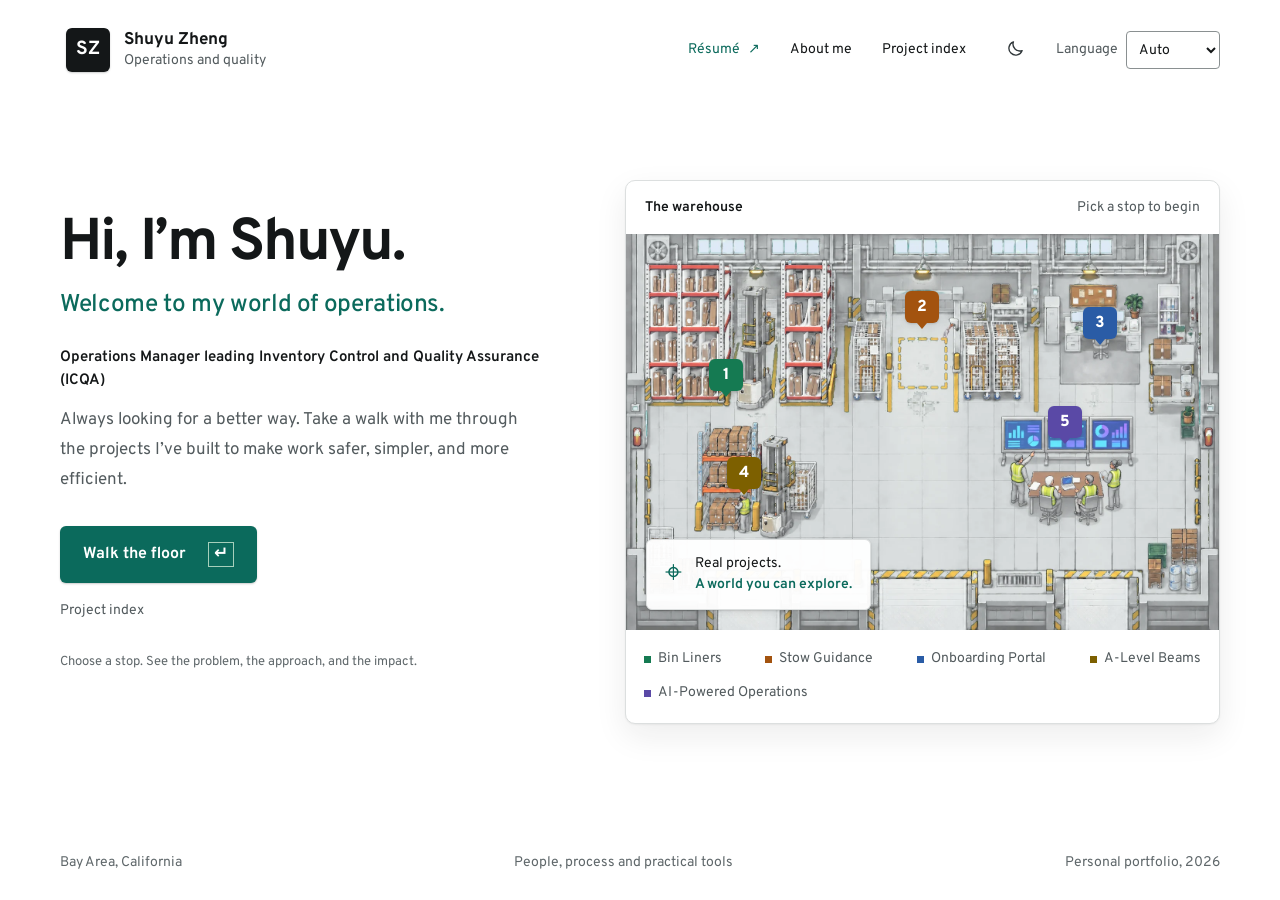
==== commit 4c242b5d: "Night mode in calm graphite - The site follows the device's day or night setting, with a Day/Night  " ====
--- a/index.html
+++ b/index.html
@@ -6,6 +6,7 @@
   <title>A Floor Walk with Shuyu Zheng</title>
   <meta name="description" content="Explore operations leadership and program delivery with Shuyu Zheng: Bin Liners, Stow Guidance, Onboarding Portal, A-Level Beams and AI-Powered Operations. View the one-page résumé or take an interactive warehouse floor walk.">
   <meta name="theme-color" content="#ffffff">
+  <script>(function(){var t,d=document,l;try{t=localStorage.getItem('shuyu-portfolio-theme')}catch(e){}if(t!=='day'&&t!=='night')t=matchMedia('(prefers-color-scheme: dark)').matches?'night':'day';d.documentElement.dataset.theme=t;if(t==='night')d.querySelector('meta[name="theme-color"]').content='#121416';l=d.createElement('link');l.rel='preload';l.as='image';l.href='assets/warehouse-'+t+'.webp';l.fetchPriority='high';d.head.appendChild(l)})()</script>
   <link rel="icon" href="favicon.ico" sizes="32x32">
   <link rel="icon" href="favicon.svg" type="image/svg+xml">
   <link rel="apple-touch-icon" href="apple-touch-icon.png">
@@ -22,14 +23,13 @@
   <script type="application/ld+json">{"@context":"https://schema.org","@type":"Person","name":"Shuyu Zheng","url":"https://shuyuzheng.com/","jobTitle":"Operations Manager","worksFor":{"@type":"Organization","name":"Amazon"},"alumniOf":{"@type":"CollegeOrUniversity","name":"San Francisco State University"}}</script>
   <link rel="preload" href="assets/fonts/overpass-latin.woff2" as="font" type="font/woff2" crossorigin>
   <link rel="stylesheet" href="styles.css">
-  <link rel="preload" as="image" href="assets/warehouse-day.webp" fetchpriority="high">
   <script type="module" src="app.js"></script>
 </head>
 <body>
   <a class="skip-link" href="#main">Skip to main content</a>
   <header class="site-header">
     <button class="brand" type="button" data-home aria-label="Shuyu Zheng, introduction"><span class="monogram" aria-hidden="true">SZ</span><span>Shuyu Zheng<span class="brand-sub">Operations and quality</span></span></button>
-    <nav aria-label="Main navigation"><a class="resume-nav" href="assets/Shuyu_Zheng_Resume.pdf" target="_blank" rel="noopener noreferrer"><span>Résumé</span> <span aria-hidden="true">↗</span></a><button type="button" data-about>About me</button><button type="button" data-project-menu>Project index</button></nav><label class="language-picker"><span>Language</span><select class="language-select" aria-label="Language"><option value="auto">Auto</option><option value="en" lang="en" data-no-translate>English</option><option value="zh-Hans" lang="zh-Hans" data-no-translate>简体中文</option><option value="es" lang="es" data-no-translate>Español</option></select></label>
+    <nav aria-label="Main navigation"><a class="resume-nav" href="assets/Shuyu_Zheng_Resume.pdf" target="_blank" rel="noopener noreferrer"><span>Résumé</span> <span aria-hidden="true">↗</span></a><button type="button" data-about>About me</button><button type="button" data-project-menu>Project index</button><button type="button" class="theme-toggle" aria-label="Switch to night mode" title="Switch to night mode"><svg class="icon-night" viewBox="0 0 24 24" aria-hidden="true"><path d="M20.4 14.6A8.6 8.6 0 0 1 9.4 3.6a8.6 8.6 0 1 0 11 11z"/></svg><svg class="icon-day" viewBox="0 0 24 24" aria-hidden="true"><circle cx="12" cy="12" r="4.1"/><path d="M12 2.6v2.1M12 19.3v2.1M5.35 5.35l1.5 1.5M17.15 17.15l1.5 1.5M2.6 12h2.1M19.3 12h2.1M5.35 18.65l1.5-1.5M17.15 6.85l1.5-1.5"/></svg></button></nav><label class="language-picker"><span>Language</span><select class="language-select" aria-label="Language"><option value="auto">Auto</option><option value="en" lang="en" data-no-translate>English</option><option value="zh-Hans" lang="zh-Hans" data-no-translate>简体中文</option><option value="es" lang="es" data-no-translate>Español</option></select></label>
   </header>
   <main id="main">
     <section class="landing" id="landing" aria-labelledby="intro-title">
@@ -43,7 +43,7 @@
       </div>
       <div class="intro-scene">
         <div class="scene-heading"><span>The warehouse</span><span>Pick a stop to begin</span></div>
-        <div class="preview-art"><img src="assets/warehouse-day.webp" width="1536" height="1024" fetchpriority="high" alt="Pixel art warehouse with storage racks, order pickers, cage lanes, a manager’s desk and a multi-screen leadership sync area."><button class="stop-pin preview-pin" type="button" data-stop="liners" style="--pin-x:17%;--pin-y:41%;--stop-color:var(--mint)" aria-label="Bin Liners, stop 1: walk to the racks"><span class="pin-label">Bin Liners</span><span class="pin-number">1</span><span class="pin-tip" aria-hidden="true"></span></button><button class="stop-pin preview-pin" type="button" data-stop="stowguidance" style="--pin-x:50%;--pin-y:24%;--stop-color:var(--amber)" aria-label="Stow Guidance, stop 2: walk to the drop zone"><span class="pin-label">Stow Guidance</span><span class="pin-number">2</span><span class="pin-tip" aria-hidden="true"></span></button><button class="stop-pin preview-pin" type="button" data-stop="portal" style="--pin-x:80%;--pin-y:28%;--stop-color:var(--blue)" aria-label="Onboarding Portal, stop 3: walk to the manager’s desk"><span class="pin-label">Onboarding Portal</span><span class="pin-number">3</span><span class="pin-tip" aria-hidden="true"></span></button><button class="stop-pin preview-pin" type="button" data-stop="beams" style="--pin-x:20%;--pin-y:66%;--stop-color:var(--safety)" aria-label="A-Level Beams, stop 4: walk to the picker"><span class="pin-label">A-Level Beams</span><span class="pin-number">4</span><span class="pin-tip" aria-hidden="true"></span></button><button class="stop-pin preview-pin" type="button" data-stop="ai" style="--pin-x:74%;--pin-y:53%;--stop-color:var(--violet)" aria-label="AI-Powered Operations, stop 5: walk to the leadership sync"><span class="pin-label">AI-Powered Operations</span><span class="pin-number">5</span><span class="pin-tip" aria-hidden="true"></span></button><div class="preview-note"><span class="note-icon" aria-hidden="true">⌖</span><span>Real projects.<br><strong>A world you can explore.</strong></span></div></div>
+        <div class="preview-art"><picture><source srcset="assets/warehouse-night.webp" media="(prefers-color-scheme: dark)" data-night><script>document.currentScript.previousElementSibling.media=document.documentElement.dataset.theme==='night'?'all':'not all'</script><img loading="lazy" src="assets/warehouse-day.webp" width="1536" height="1024" fetchpriority="high" alt="Pixel art warehouse with storage racks, order pickers, cage lanes, a manager’s desk and a multi-screen leadership sync area."></picture><button class="stop-pin preview-pin" type="button" data-stop="liners" style="--pin-x:17%;--pin-y:41%;--stop-color:var(--mint)" aria-label="Bin Liners, stop 1: walk to the racks"><span class="pin-label">Bin Liners</span><span class="pin-number">1</span><span class="pin-tip" aria-hidden="true"></span></button><button class="stop-pin preview-pin" type="button" data-stop="stowguidance" style="--pin-x:50%;--pin-y:24%;--stop-color:var(--amber)" aria-label="Stow Guidance, stop 2: walk to the drop zone"><span class="pin-label">Stow Guidance</span><span class="pin-number">2</span><span class="pin-tip" aria-hidden="true"></span></button><button class="stop-pin preview-pin" type="button" data-stop="portal" style="--pin-x:80%;--pin-y:28%;--stop-color:var(--blue)" aria-label="Onboarding Portal, stop 3: walk to the manager’s desk"><span class="pin-label">Onboarding Portal</span><span class="pin-number">3</span><span class="pin-tip" aria-hidden="true"></span></button><button class="stop-pin preview-pin" type="button" data-stop="beams" style="--pin-x:20%;--pin-y:66%;--stop-color:var(--safety)" aria-label="A-Level Beams, stop 4: walk to the picker"><span class="pin-label">A-Level Beams</span><span class="pin-number">4</span><span class="pin-tip" aria-hidden="true"></span></button><button class="stop-pin preview-pin" type="button" data-stop="ai" style="--pin-x:74%;--pin-y:53%;--stop-color:var(--violet)" aria-label="AI-Powered Operations, stop 5: walk to the leadership sync"><span class="pin-label">AI-Powered Operations</span><span class="pin-number">5</span><span class="pin-tip" aria-hidden="true"></span></button><div class="preview-note"><span class="note-icon" aria-hidden="true">⌖</span><span>Real projects.<br><strong>A world you can explore.</strong></span></div></div>
         <div class="scene-legend"><span><i class="legend-square liners-color"></i>Bin Liners</span><span><i class="legend-square stowguidance-color"></i>Stow Guidance</span><span><i class="legend-square portal-color"></i>Onboarding Portal</span><span><i class="legend-square beams-color"></i>A-Level Beams</span><span><i class="legend-square ai-color"></i>AI-Powered Operations</span></div>
       </div>
       <div class="landing-foot"><span>Bay Area, California</span><span>People, process and practical tools</span><span>Personal portfolio, 2026</span></div>
@@ -54,7 +54,7 @@
         <div class="world-panel">
           <div class="world-topbar"><span><i class="tiny-square" aria-hidden="true"></i> The operations floor</span><span id="location-label">At the entrance</span></div>
           <div class="world" id="world" tabindex="0" role="group" aria-label="Interactive warehouse. Click the floor to walk, or choose a project stop. Arrow keys and W A S D also move the manager; Enter opens a nearby project." aria-describedby="controls-copy">
-            <img class="warehouse-art" src="assets/warehouse-day.webp" width="1536" height="1024" alt="Warehouse exploration map with five stops: Bin Liners, Stow Guidance, Onboarding Portal, A-Level Beams and AI-Powered Operations." draggable="false">
+            <picture><source srcset="assets/warehouse-night.webp" media="(prefers-color-scheme: dark)" data-night><script>document.currentScript.previousElementSibling.media=document.documentElement.dataset.theme==='night'?'all':'not all'</script><img class="warehouse-art" loading="lazy" src="assets/warehouse-day.webp" width="1536" height="1024" alt="Warehouse exploration map with five stops: Bin Liners, Stow Guidance, Onboarding Portal, A-Level Beams and AI-Powered Operations." draggable="false"></picture>
             <svg class="route-overlay" viewBox="0 0 1000 667" aria-hidden="true"><polyline id="route-line" points=""></polyline></svg>
             <div class="destination-ring" id="destination-ring" hidden aria-hidden="true"></div>
             <button class="stop-pin" id="pin-liners" data-stop="liners" style="--pin-x:17%;--pin-y:41%;--stop-color:var(--mint)" aria-label="Bin Liners, stop 1: walk to the racks"><span class="pin-label">Bin Liners</span><span class="pin-number">1</span><span class="pin-tip" aria-hidden="true"></span></button>
--- a/styles.css
+++ b/styles.css
@@ -1,9 +1,10 @@
 @font-face{font-family:Overpass;src:url('assets/fonts/overpass-latin.woff2') format('woff2');font-weight:300 800;font-style:normal;font-display:swap}
 :root{color-scheme:light;--bg:#ffffff;--panel:#ffffff;--panel-2:#f6f7f7;--frame:#ffffff;--sunk:#ffffff;--stage:#eceeee;--control:#f4f5f5;--track:#e8eaea;--line:#e7e9e9;--line-2:#dcdfdf;--line-strong:#8a9091;--text:#141718;--text-2:#30373a;--muted:#535b5e;--faint:#60686b;--accent:#0b6a5c;--mint:#157a52;--amber:#a3530f;--blue:#2a5ca6;--safety:#7d6000;--violet:#5a49a6;--on-accent:#ffffff;--on-accent-chip:rgba(255,255,255,.2);--primary:#0b6a5c;--on-primary:#ffffff;--monogram:#141718;--monogram-ink:#ffffff;--progress:#0b6a5c;--marker:#0b6a5c;--pin-ring:#141718;--mint-wash:#e9f4ef;--amber-wash:#fbf1e8;--safety-wash:#f7f2df;--blue-wash:#ebf1f9;--violet-wash:#f0eef9;--mint-line:#a6cfbb;--amber-line:#e3bb98;--violet-line:#c3bce4;--error:#b42318;--error-line:#c4402f;--overlay:rgba(255,255,255,.96);--scrim-court:rgba(255,255,255,.9);--ring-halo:rgba(255,255,255,.75);--shadow-chip:0 1px 2px rgba(20,23,24,.14),0 2px 8px rgba(20,23,24,.08);--shadow-md:0 1px 2px rgba(20,23,24,.05),0 12px 32px rgba(20,23,24,.08);--shadow-md-compact:0 1px 2px rgba(20,23,24,.05),0 6px 18px rgba(20,23,24,.07);--shadow-md-hover:0 2px 4px rgba(20,23,24,.06),0 18px 40px rgba(20,23,24,.12);--shadow-lg:0 2px 8px rgba(20,23,24,.08),0 28px 70px rgba(20,23,24,.22);--btn-shadow:0 1px 2px;--btn-shadow-hover:0 6px 16px;--btn-shadow-active:0 0 0;--lift-hover:translateY(-1px);--lift-active:translateY(0);--art-rendering:auto;--scrim:rgba(20,23,24,.42);--ground-shadow:rgba(20,23,24,.30);--primary-shade:rgba(20,23,24,.22);--mint-shade:rgba(20,23,24,.22);--safety-shade:rgba(20,23,24,.22);--blue-shade:rgba(20,23,24,.22);--amber-shade:rgba(20,23,24,.22);--violet-shade:rgba(20,23,24,.22);--radius:10px;--sans:Overpass,ui-sans-serif,system-ui,-apple-system,BlinkMacSystemFont,'Segoe UI','PingFang SC','Microsoft YaHei',sans-serif}
+:root[data-theme="night"]{color-scheme:dark;--on-accent:#0f1513;--on-accent-chip:rgba(15,21,19,.16);--on-primary:#ffffff;--pin-ring:#ffffff;--error-line:#e07a6c;--scrim:rgba(0,0,0,.62);--ground-shadow:rgba(0,0,0,.45);--ring-halo:rgba(10,12,13,.55);--shadow-chip:0 1px 2px rgba(0,0,0,.45),0 2px 8px rgba(0,0,0,.3);--shadow-md:0 1px 2px rgba(0,0,0,.3),0 12px 32px rgba(0,0,0,.32);--shadow-md-compact:0 1px 2px rgba(0,0,0,.3),0 6px 18px rgba(0,0,0,.3);--shadow-md-hover:0 2px 4px rgba(0,0,0,.35),0 18px 40px rgba(0,0,0,.42);--shadow-lg:0 2px 8px rgba(0,0,0,.4),0 28px 70px rgba(0,0,0,.55);--primary-shade:rgba(0,0,0,.4);--mint-shade:rgba(0,0,0,.4);--safety-shade:rgba(0,0,0,.4);--blue-shade:rgba(0,0,0,.4);--amber-shade:rgba(0,0,0,.4);--violet-shade:rgba(0,0,0,.4);--bg:#121416;--panel:#181b1d;--panel-2:#1f2224;--frame:#181b1d;--sunk:#141618;--stage:#1b1e20;--control:#25292b;--track:#2b2f31;--line:#2a2e30;--line-2:#353a3c;--line-strong:#6d7477;--text:#e8eaea;--text-2:#c5c9ca;--muted:#a1a8aa;--faint:#8f9699;--accent:#6cc3ad;--mint:#7cc49e;--amber:#dba16d;--blue:#90b1e2;--safety:#cfb15c;--violet:#aea4e4;--primary:#1d7766;--monogram:#e8eaea;--monogram-ink:#121416;--progress:#6cc3ad;--marker:#86d6c2;--mint-wash:#19241f;--amber-wash:#271f19;--safety-wash:#25231a;--blue-wash:#1a2029;--violet-wash:#201f2a;--mint-line:#355446;--amber-line:#5b4633;--violet-line:#4b4669;--error:#f2a69b;--overlay:rgba(24,27,29,.94);--scrim-court:rgba(18,20,22,.86)}
 *{box-sizing:border-box}html{scroll-behavior:smooth}body{margin:0;background:var(--bg);color:var(--text);font-family:var(--sans);font-size:16px;line-height:1.6}button,a{-webkit-tap-highlight-color:transparent}button{font:inherit;color:inherit;cursor:pointer;border:0}button:disabled{cursor:default}a{color:inherit}button:focus-visible,a:focus-visible,[tabindex]:focus-visible{outline:3px solid var(--accent);outline-offset:5px}button:focus:not(:focus-visible){outline:none}[hidden]{display:none!important}::selection{background:var(--accent);color:var(--on-accent)}.skip-link{position:fixed;top:-80px;left:16px;z-index:50;padding:12px 20px;background:var(--accent);color:var(--on-accent)}.skip-link:focus{top:12px}
 .site-header{min-height:100px;padding:20px 4.7%;display:flex;align-items:center;justify-content:flex-end;max-width:1920px;margin:auto;gap:20px}.brand{display:flex;align-items:center;gap:14px;text-align:left;background:none;font-size:17px;font-weight:700;line-height:1.35}.monogram{display:grid;place-items:center;min-width:44px;height:44px;color:var(--monogram-ink);background:var(--monogram);font-size:19px;box-shadow:var(--btn-shadow) var(--mint-shade)}.brand-sub{display:block;color:var(--muted);font-size:14px;font-weight:400}.site-header nav{display:flex;gap:30px}.site-header nav button{background:none;font-size:14px;padding:10px 0}@media(hover:hover){.site-header nav button:hover,.plain-link:hover{color:var(--accent)}}
 .landing{min-height:calc(100svh - 100px);max-width:1600px;margin:auto;padding:64px 4.7% 0;display:grid;grid-template-columns:1fr 1.18fr;column-gap:60px;align-items:center}.eyebrow{font:600 14px/1.5 var(--sans);color:var(--muted);margin:0 0 16px}.intro-copy h1{font-size:clamp(46px,4.6vw,76px);letter-spacing:-.04em;line-height:1.05;margin:0 0 14px;font-weight:700}.intro-welcome{font-size:clamp(22px,1.9vw,28px);line-height:1.3;letter-spacing:-.015em;font-weight:500;color:var(--accent);margin:0 0 26px}.intro-role{font:600 15px/1.5 var(--sans);margin:0 0 14px}.intro-role>span{color:var(--faint);margin:0 6px}.intro-text{max-width:465px;font-size:17px;line-height:1.75;color:var(--muted);margin:0 0 30px}.intro-actions{display:flex;align-items:flex-start;flex-direction:column;gap:17px}.button{padding:16px 23px;display:inline-flex;align-items:center;justify-content:center;gap:14px;font-weight:650;font-size:16px;transition:transform .15s,box-shadow .15s}.primary{background:var(--primary);color:var(--on-primary);box-shadow:var(--btn-shadow) var(--primary-shade)}@media(hover:hover){.primary:hover{transform:var(--lift-hover);box-shadow:var(--btn-shadow-hover) var(--primary-shade)}}.primary:active{transform:var(--lift-active);box-shadow:var(--btn-shadow-active) var(--primary-shade)}.key-tag{font-size:17px;line-height:1;padding:3px 5px;border:1px solid var(--mint-line);margin-left:8px}.plain-link{display:inline-flex;align-items:center;gap:10px;background:none;padding:0;font-size:14px;color:var(--muted);text-decoration:none}.intro-instruction{font-size:13px;color:var(--faint);margin-top:30px}
-.intro-scene{border:1px solid var(--line-2);background:var(--frame);box-shadow:var(--shadow-md);transform:translateY(2px)}.scene-heading{display:flex;justify-content:space-between;gap:15px;padding:16px 19px;font:600 14px/1.5 var(--sans)}.scene-heading span:last-child{color:var(--muted);font-weight:400}.preview-art{position:relative;overflow:hidden;background:var(--stage)}.preview-art>img{display:block;width:100%;height:auto;aspect-ratio:1.5;object-fit:cover;image-rendering:var(--art-rendering)}.preview-note{position:absolute;bottom:20px;left:20px;display:flex;gap:13px;align-items:center;font-size:14px;line-height:1.5;background:var(--overlay);border:1px solid var(--line-2);padding:12px 18px;box-shadow:var(--shadow-chip)}.note-icon{font-size:30px;color:var(--accent)}.preview-note strong{font-weight:600;color:var(--accent)}
+.intro-scene{border:1px solid var(--line-2);background:var(--frame);box-shadow:var(--shadow-md);transform:translateY(2px)}.scene-heading{display:flex;justify-content:space-between;gap:15px;padding:16px 19px;font:600 14px/1.5 var(--sans)}.scene-heading span:last-child{color:var(--muted);font-weight:400}.preview-art{position:relative;overflow:hidden;background:var(--stage)}.preview-art img{display:block;width:100%;height:auto;aspect-ratio:1.5;object-fit:cover;image-rendering:var(--art-rendering)}.preview-note{position:absolute;bottom:20px;left:20px;display:flex;gap:13px;align-items:center;font-size:14px;line-height:1.5;background:var(--overlay);border:1px solid var(--line-2);padding:12px 18px;box-shadow:var(--shadow-chip)}.note-icon{font-size:30px;color:var(--accent)}.preview-note strong{font-weight:600;color:var(--accent)}
 /* The preview is the entrance: its markers name their stop on hover or focus and walk straight there. */
 .preview-art{cursor:pointer}
 .preview-pin .pin-label{display:none}
@@ -17,7 +18,7 @@
 @media(min-width:1600px){.landing{padding-top:90px}.intro-scene{margin-top:10px}.game-heading{margin-bottom:32px}.field-guide{padding:30px 26px}.game-layout{grid-template-columns:minmax(0,1fr) 320px}.stop-card{padding:22px 0}}
 @media(max-width:1180px){.landing{column-gap:35px;padding-top:50px}.landing-foot>span:nth-child(2){display:none}.scene-legend{gap:10px}.game{padding-left:3%;padding-right:3%}.game-layout{grid-template-columns:minmax(0,1fr) 270px}.field-guide{padding:19px 17px}.world-controls{padding:13px}.world-controls>span:nth-child(3){display:none}.pin-label{padding:4px 6px}.guide-intro{margin-bottom:20px}.stop-card{padding:14px 0}.guide-bottom{padding-top:13px}.guide-bottom p{display:none}}
 @media(max-width:930px){.landing{column-gap:27px}.intro-copy h1{font-size:44px}.intro-text{font-size:16px}.scene-heading{padding:13px}.scene-legend{padding:12px}.scene-legend>span:last-child{flex-basis:100%}.preview-note{left:12px;bottom:12px;padding:8px 12px}.game-layout{display:flex;flex-direction:column}.field-guide{border-left:0;border-top:1px solid var(--line);display:grid;grid-template-columns:1fr auto;gap:0 30px}.field-guide h2,.guide-intro,.progress-label,.progress-track{display:none}.project-stops{grid-column:1/-1;display:grid;grid-template-columns:repeat(3,1fr);gap:20px}.stop-card{border-top:0;padding:5px 0 12px}.stop-state{display:none}.guide-bottom{grid-column:1/-1;margin-top:8px;padding-top:12px;display:flex;align-items:center;justify-content:space-between}.guide-bottom p{display:block;margin:0}.game-heading h1{font-size:30px}.world-controls>span:nth-child(3){display:flex}}
-@media(max-width:680px){.site-header{min-height:0;padding:10px 6%;gap:0 12px}.brand{font-size:13px;gap:12px}.brand-sub{font-size:13px;letter-spacing:0}.monogram{min-width:36px;height:36px;font-size:16px}.site-header nav{gap:0}.site-header nav button{font-size:13px}.landing{min-height:calc(100svh - 100px);display:flex;flex-direction:column;align-items:stretch;padding:37px 6% 0;gap:35px}.intro-copy h1{font-size:clamp(44px,12vw,61px);margin:0 0 12px}.intro-welcome{margin-bottom:20px}.intro-text{font-size:16px;margin-bottom:25px;max-width:100%}.intro-actions{gap:18px}.intro-actions .primary{width:100%;justify-content:space-between;font-size:15px;padding:15px 18px}.intro-instruction{margin:19px 0 0}.intro-scene{transform:none;box-shadow:var(--shadow-md-compact)}.scene-legend{justify-content:flex-start}.scene-legend>span:last-child{flex-basis:auto}.landing-foot{margin-top:0;padding:20px 0;gap:10px;line-height:1.7}.landing-foot span:last-child{text-align:right}.game{padding:25px 4% 0}.game-heading{gap:12px;margin-bottom:20px;align-items:flex-end}.game-heading h1{font-size:27px;max-width:225px;line-height:1.15}.game-heading .plain-link{font-size:13px}.game-layout{box-shadow:var(--shadow-md-compact)}.world-topbar{font-size:13px;padding:12px 10px;gap:10px;letter-spacing:0}.world-topbar>span:first-child{gap:6px}#location-label{font-size:13px;text-align:right}.pin-label{display:none}.pin-number{font-size:13px;width:29px;height:29px;box-shadow:var(--shadow-chip)}.stop-pin{padding:7px;margin-top:7px}.stop-pin.is-visited .pin-number:after{content:'✓';font-size:13px;position:absolute;right:0;top:5px;background:var(--bg);color:var(--stop-color);padding:2px}.manager{width:8.5%}.manager-name{font-size:13px;padding:3px 4px}.world-controls{font-size:13px;padding:13px 10px;gap:6px}.world-controls>span:nth-child(2),.world-controls>span:nth-child(3){display:none}.world-controls>span:first-child:after{content:attr(data-mobile-hint);color:var(--muted)}.field-guide{padding:14px 16px;gap:0}.project-stops{display:flex;flex-direction:column;gap:0}.stop-card{padding:14px 0;border-bottom:1px solid var(--line);gap:13px}.stop-card:last-child{border-bottom:0}.stop-copy{gap:2px}.stop-copy strong{font-size:17px}.stop-description{font-size:14px}.stop-state{display:block}.stop-index{margin-top:5px}.guide-bottom{margin-top:6px;gap:12px}.guide-bottom p{font-size:13px;max-width:140px}.guide-bottom .plain-link{font-size:14px}.game-footer{font-size:13px;align-items:flex-start;padding-top:19px}.game-footer>span{max-width:170px}.game-footer .plain-link{font-size:13px;white-space:nowrap}.nearby-prompt{font-size:13px;padding:6px 10px}.nearby-prompt kbd{display:none}.project-dialog{width:calc(100% - 20px);max-height:94svh;scroll-padding-top:124px}.dialog-top{padding:15px 18px}.close-dialog{font-size:14px;gap:10px}.dialog-body{padding:25px 20px}.dialog-body h2{font-size:34px}.dialog-lead{font-size:17px}.project-end{gap:14px;flex-wrap:wrap}.flow-demo{padding:13px}.flow-demo-heading{font-size:13px;gap:10px}.flow-steps{grid-template-columns:1fr;gap:8px}.flow-step{display:grid;grid-template-columns:20px 1fr;gap:0 12px;padding:12px}.flow-step .flow-number{grid-row:1/3;margin:0}.flow-status{min-height:0}.feature-table th,.feature-table td{padding:12px 5px}.about-grid{grid-template-columns:1fr}.index-card{padding:17px 13px;gap:10px;grid-template-columns:auto 1fr auto}.index-card strong{font-size:18px}}
+@media(max-width:680px){.site-header{min-height:0;padding:10px 6%;gap:0 12px}.brand{font-size:13px;gap:12px}.brand-sub{font-size:13px;letter-spacing:0}.monogram{min-width:36px;height:36px;font-size:16px}.site-header nav{gap:0}.site-header nav button{font-size:13px}.landing{min-height:calc(100svh - 100px);display:flex;flex-direction:column;align-items:stretch;padding:37px 6% 0;gap:35px}.intro-copy h1{font-size:clamp(44px,12vw,61px);margin:0 0 12px}.intro-welcome{margin-bottom:20px}.intro-text{font-size:16px;margin-bottom:25px;max-width:100%}.intro-actions{gap:18px}.intro-actions .primary{width:100%;justify-content:space-between;font-size:15px;padding:15px 18px}.intro-instruction{margin:19px 0 0}.intro-scene{transform:none;box-shadow:var(--shadow-md-compact)}.scene-legend{justify-content:flex-start}.scene-legend>span:last-child{flex-basis:auto}.landing-foot{margin-top:0;padding:20px 0;gap:10px;line-height:1.7}.landing-foot span:last-child{text-align:right}.game{padding:25px 4% 0}.game-heading{gap:12px;margin-bottom:20px;align-items:flex-end}.game-heading h1{font-size:27px;max-width:225px;line-height:1.15}.game-heading .plain-link{font-size:13px}.game-layout{box-shadow:var(--shadow-md-compact)}.world-topbar{font-size:13px;padding:12px 10px;gap:10px;letter-spacing:0}.world-topbar>span:first-child{gap:6px}#location-label{font-size:13px;text-align:right}.pin-label{display:none}.pin-number{font-size:13px;width:29px;height:29px;margin-top:2px;box-shadow:var(--shadow-chip)}.stop-pin{padding:4px 7px;margin-top:7px}.stop-pin.is-visited .pin-number:after{content:'✓';font-size:13px;position:absolute;right:0;top:5px;background:var(--bg);color:var(--stop-color);padding:2px}.manager{width:8.5%}.manager-name{font-size:13px;padding:3px 4px}.world-controls{font-size:13px;padding:13px 10px;gap:6px}.world-controls>span:nth-child(2),.world-controls>span:nth-child(3){display:none}.world-controls>span:first-child:after{content:attr(data-mobile-hint);color:var(--muted)}.field-guide{padding:14px 16px;gap:0}.project-stops{display:flex;flex-direction:column;gap:0}.stop-card{padding:14px 0;border-bottom:1px solid var(--line);gap:13px}.stop-card:last-child{border-bottom:0}.stop-copy{gap:2px}.stop-copy strong{font-size:17px}.stop-description{font-size:14px}.stop-state{display:block}.stop-index{margin-top:5px}.guide-bottom{margin-top:6px;gap:12px}.guide-bottom p{font-size:13px;max-width:140px}.guide-bottom .plain-link{font-size:14px}.game-footer{font-size:13px;align-items:flex-start;padding-top:19px}.game-footer>span{max-width:170px}.game-footer .plain-link{font-size:13px;white-space:nowrap}.nearby-prompt{font-size:13px;padding:6px 10px}.nearby-prompt kbd{display:none}.project-dialog{width:calc(100% - 20px);max-height:94svh;scroll-padding-top:124px}.dialog-top{padding:15px 18px}.close-dialog{font-size:14px;gap:10px}.dialog-body{padding:25px 20px}.dialog-body h2{font-size:34px}.dialog-lead{font-size:17px}.project-end{gap:14px;flex-wrap:wrap}.flow-demo{padding:13px}.flow-demo-heading{font-size:13px;gap:10px}.flow-steps{grid-template-columns:1fr;gap:8px}.flow-step{display:grid;grid-template-columns:20px 1fr;gap:0 12px;padding:12px}.flow-step .flow-number{grid-row:1/3;margin:0}.flow-status{min-height:0}.feature-table th,.feature-table td{padding:12px 5px}.about-grid{grid-template-columns:1fr}.index-card{padding:17px 13px;gap:10px;grid-template-columns:auto 1fr auto}.index-card strong{font-size:18px}}
 @media(max-width:390px){.site-header{padding-left:4%;padding-right:4%}.brand{gap:9px}.brand-sub{font-size:13px}.scene-heading{flex-wrap:wrap;gap:5px}.world-topbar{align-items:flex-start}.world-topbar>span:first-child{max-width:155px}.world-controls>span:first-child:after{content:''}.intro-actions .primary{gap:9px}.key-tag{display:none}}
 @media(prefers-reduced-motion:reduce){html{scroll-behavior:auto}*,*:before,*:after{animation:none!important;transition:none!important}}
 .visually-hidden{position:absolute;width:1px;height:1px;overflow:hidden;clip-path:inset(50%);white-space:nowrap}
@@ -47,7 +48,7 @@
 .model-note{margin-top:24px;padding-top:16px;border-top:1px solid var(--line)}
 .dialog-body p{max-width:68ch}
 .safety-cost-table th:first-child{width:24%}.safety-cost-table th:nth-child(2){width:23%}
-.observation-art{width:100%;aspect-ratio:3/2;background-image:url('assets/beam-observation.webp');background-size:200% 200%;background-repeat:no-repeat;image-rendering:var(--art-rendering);border:1px solid var(--line-2);margin-top:25px}
+.observation-art{width:100%;aspect-ratio:3/2;background-image:url('assets/beam-observation.webp');background-size:200% 200%;background-repeat:no-repeat;image-rendering:var(--art-rendering);border:1px solid var(--line-2);margin-top:25px}:root[data-theme="night"] #beam-scene-image{background-image:url('assets/beam-observation-night.webp')}
 .observation-progress{font:600 14px/1.5 var(--sans);color:var(--safety);margin-top:16px}
 .observation-copy h3{font-size:23px;line-height:1.4;margin:8px 0 10px;color:var(--text)}
 .observation-copy p{font-size:16px;line-height:1.75;color:var(--muted);margin:0 0 24px}
@@ -58,7 +59,7 @@
 .liner-scene-heading{display:flex;justify-content:space-between;gap:18px;margin-top:28px;font:600 14px/1.5 var(--sans);color:var(--mint)}
 .liner-scene-heading>span:last-child{flex-shrink:0}
 .liner-stage{position:relative;overflow:hidden;background:var(--stage);margin-top:10px}
-.liner-scene-layer{position:absolute;inset:0;background-image:url('assets/liner-observation.webp');background-size:200% 200%;background-repeat:no-repeat;image-rendering:var(--art-rendering)}
+.liner-scene-layer{position:absolute;inset:0;background-image:url('assets/liner-observation.webp');background-size:200% 200%;background-repeat:no-repeat;image-rendering:var(--art-rendering)}:root[data-theme="night"] .liner-scene-layer{background-image:url('assets/liner-observation-night.webp')}
 .liner-scene-outgoing{opacity:0;pointer-events:none}
 .liner-scene-outgoing.is-fading{animation:liner-scene-fade .42s ease-out both}
 @keyframes liner-scene-fade{from{opacity:1}to{opacity:0}}
@@ -68,6 +69,14 @@
 @media(max-width:680px){.liner-calculator .impact-form,.beam-calculator .impact-form{grid-template-columns:1fr}.observation-actions{align-items:stretch;gap:15px}.observation-actions .button{padding:13px 16px;font-size:15px}.observation-copy h3{font-size:21px}.beam-observation h2{font-size:30px}.safety-cost-table th:first-child{width:23%}.safety-cost-table th:nth-child(2){width:22%}}
 
 /* Language controls remain available on the floor and inside project dialogs. */
+.preview-art picture{display:block}
+.site-header .theme-toggle{display:inline-grid;place-items:center;width:40px;height:40px;padding:0;border-radius:8px;color:var(--text-2)}
+.theme-toggle svg{width:19px;height:19px;fill:none;stroke:currentColor;stroke-width:1.7;stroke-linecap:round;stroke-linejoin:round}
+.theme-toggle .icon-day,[data-theme="night"] .theme-toggle .icon-night{display:none}
+[data-theme="night"] .theme-toggle .icon-day{display:block}
+@media(hover:hover){.site-header .theme-toggle:hover{background:var(--panel-2)}}
+@media(max-width:800px){.site-header .theme-toggle{margin-left:auto}}
+@media(pointer:coarse){.site-header .theme-toggle{width:44px;height:44px}}
 .language-picker{display:flex;align-items:center;gap:8px;font:14px/1.4 var(--sans);color:var(--muted);min-width:0}
 .language-select{font:14px/1.4 var(--sans);color:var(--text);background:var(--panel);border:1px solid var(--line-strong);border-radius:4px;padding:8px;max-width:180px;min-height:38px;cursor:pointer}
 .language-select:focus-visible{outline:2px solid var(--accent);outline-offset:3px}
@@ -171,7 +180,7 @@
 .resume-actions a{text-decoration:none}
 .resume-actions p{flex-basis:100%;margin:0;color:var(--muted);font-size:14px}
 .ai-sync-art{margin:24px 0}
-.ai-sync-art img{display:block;width:100%;height:auto;max-height:380px;object-fit:contain;background:var(--sunk)}
+.ai-sync-art img{display:block;width:100%;height:auto;max-height:380px;object-fit:contain;background:var(--sunk)}.ai-sync-art picture{display:block}
 .ai-sync-art figcaption{font-size:14px;color:var(--muted);margin-top:8px}
 .ai-workstation{margin-top:28px}
 .ai-workstation>h3{font-size:24px;line-height:1.3}
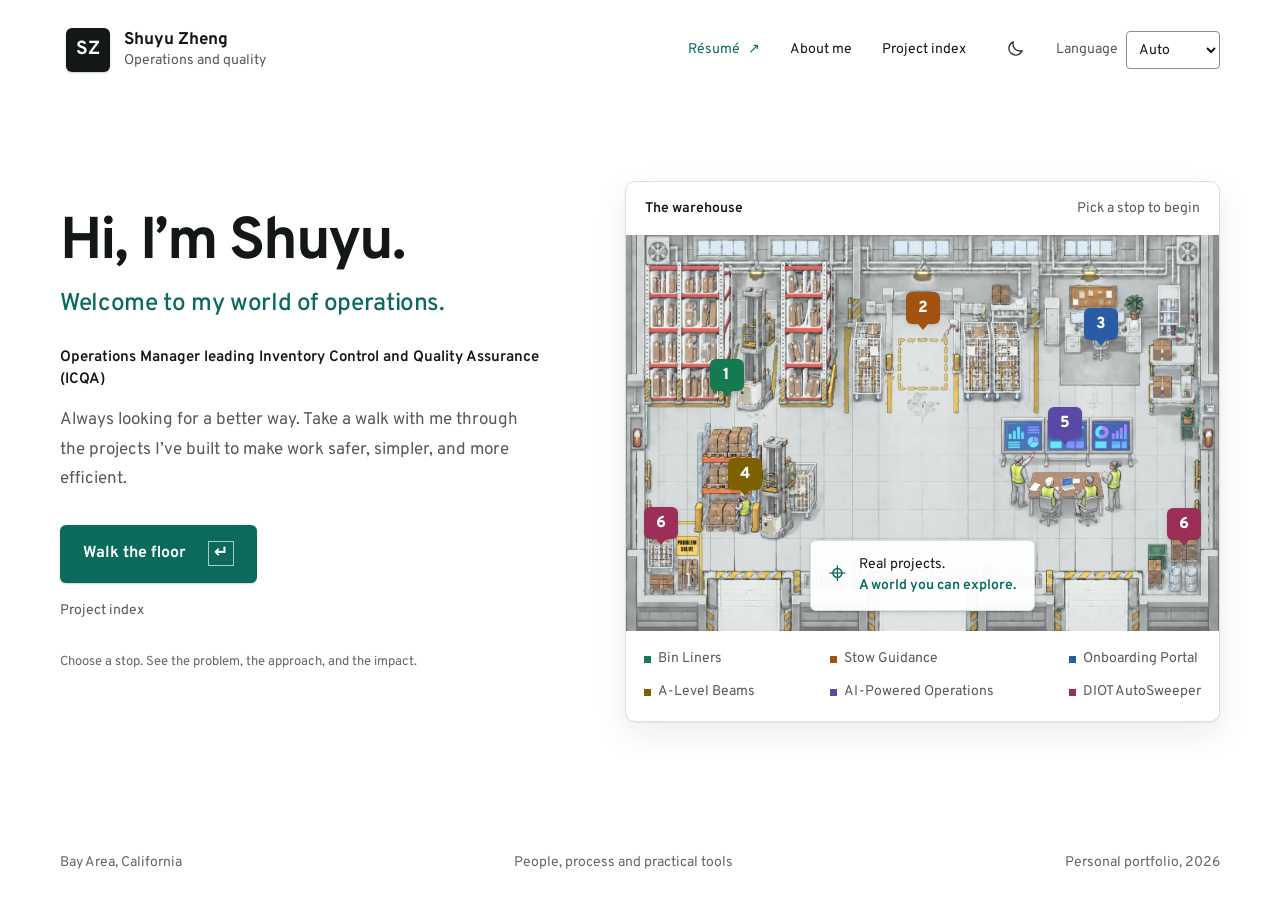
==== commit 3653b9f0: "Sixth stop: DIOT AutoSweeper with sample screens" ====
--- a/index.html
+++ b/index.html
@@ -4,7 +4,7 @@
   <meta charset="utf-8">
   <meta name="viewport" content="width=device-width, initial-scale=1">
   <title>A Floor Walk with Shuyu Zheng</title>
-  <meta name="description" content="Explore operations leadership and program delivery with Shuyu Zheng: Bin Liners, Stow Guidance, Onboarding Portal, A-Level Beams and AI-Powered Operations. View the one-page résumé or take an interactive warehouse floor walk.">
+  <meta name="description" content="Explore operations leadership and program delivery with Shuyu Zheng: Bin Liners, Stow Guidance, Onboarding Portal, A-Level Beams, AI-Powered Operations and DIOT AutoSweeper. View the one-page résumé or take an interactive warehouse floor walk.">
   <meta name="theme-color" content="#ffffff">
   <script>(function(){var t,d=document,l;try{t=localStorage.getItem('shuyu-portfolio-theme')}catch(e){}if(t!=='day'&&t!=='night')t=matchMedia('(prefers-color-scheme: dark)').matches?'night':'day';d.documentElement.dataset.theme=t;if(t==='night')d.querySelector('meta[name="theme-color"]').content='#121416';l=d.createElement('link');l.rel='preload';l.as='image';l.href='assets/warehouse-'+t+'.webp';l.fetchPriority='high';d.head.appendChild(l)})()</script>
   <link rel="icon" href="favicon.ico" sizes="32x32">
@@ -14,7 +14,7 @@
   <meta property="og:type" content="website">
   <meta property="og:url" content="https://shuyuzheng.com/">
   <meta property="og:title" content="A Floor Walk with Shuyu Zheng">
-  <meta property="og:description" content="Explore operations leadership and program delivery with Shuyu Zheng: Bin Liners, Stow Guidance, Onboarding Portal, A-Level Beams and AI-Powered Operations. View the one-page résumé or take an interactive warehouse floor walk.">
+  <meta property="og:description" content="Explore operations leadership and program delivery with Shuyu Zheng: Bin Liners, Stow Guidance, Onboarding Portal, A-Level Beams, AI-Powered Operations and DIOT AutoSweeper. View the one-page résumé or take an interactive warehouse floor walk.">
   <meta property="og:image" content="https://shuyuzheng.com/assets/og-image.jpg">
   <meta property="og:image:width" content="1200">
   <meta property="og:image:height" content="630">
@@ -43,8 +43,8 @@
       </div>
       <div class="intro-scene">
         <div class="scene-heading"><span>The warehouse</span><span>Pick a stop to begin</span></div>
-        <div class="preview-art"><picture><source srcset="assets/warehouse-night.webp" media="(prefers-color-scheme: dark)" data-night><script>document.currentScript.previousElementSibling.media=document.documentElement.dataset.theme==='night'?'all':'not all'</script><img loading="lazy" src="assets/warehouse-day.webp" width="1536" height="1024" fetchpriority="high" alt="Pixel art warehouse with storage racks, order pickers, cage lanes, a manager’s desk and a multi-screen leadership sync area."></picture><button class="stop-pin preview-pin" type="button" data-stop="liners" style="--pin-x:17%;--pin-y:41%;--stop-color:var(--mint)" aria-label="Bin Liners, stop 1: walk to the racks"><span class="pin-label">Bin Liners</span><span class="pin-number">1</span><span class="pin-tip" aria-hidden="true"></span></button><button class="stop-pin preview-pin" type="button" data-stop="stowguidance" style="--pin-x:50%;--pin-y:24%;--stop-color:var(--amber)" aria-label="Stow Guidance, stop 2: walk to the drop zone"><span class="pin-label">Stow Guidance</span><span class="pin-number">2</span><span class="pin-tip" aria-hidden="true"></span></button><button class="stop-pin preview-pin" type="button" data-stop="portal" style="--pin-x:80%;--pin-y:28%;--stop-color:var(--blue)" aria-label="Onboarding Portal, stop 3: walk to the manager’s desk"><span class="pin-label">Onboarding Portal</span><span class="pin-number">3</span><span class="pin-tip" aria-hidden="true"></span></button><button class="stop-pin preview-pin" type="button" data-stop="beams" style="--pin-x:20%;--pin-y:66%;--stop-color:var(--safety)" aria-label="A-Level Beams, stop 4: walk to the picker"><span class="pin-label">A-Level Beams</span><span class="pin-number">4</span><span class="pin-tip" aria-hidden="true"></span></button><button class="stop-pin preview-pin" type="button" data-stop="ai" style="--pin-x:74%;--pin-y:53%;--stop-color:var(--violet)" aria-label="AI-Powered Operations, stop 5: walk to the leadership sync"><span class="pin-label">AI-Powered Operations</span><span class="pin-number">5</span><span class="pin-tip" aria-hidden="true"></span></button><div class="preview-note"><span class="note-icon" aria-hidden="true">⌖</span><span>Real projects.<br><strong>A world you can explore.</strong></span></div></div>
-        <div class="scene-legend"><span><i class="legend-square liners-color"></i>Bin Liners</span><span><i class="legend-square stowguidance-color"></i>Stow Guidance</span><span><i class="legend-square portal-color"></i>Onboarding Portal</span><span><i class="legend-square beams-color"></i>A-Level Beams</span><span><i class="legend-square ai-color"></i>AI-Powered Operations</span></div>
+        <div class="preview-art"><picture><source srcset="assets/warehouse-night.webp" media="(prefers-color-scheme: dark)" data-night><script>document.currentScript.previousElementSibling.media=document.documentElement.dataset.theme==='night'?'all':'not all'</script><img loading="lazy" src="assets/warehouse-day.webp" width="1536" height="1024" fetchpriority="high" alt="Pixel art warehouse with storage racks, order pickers, cage lanes, a manager’s desk, a multi-screen leadership sync area and a taped-off Problem Solve corner."></picture><button class="stop-pin preview-pin" type="button" data-stop="liners" style="--pin-x:17%;--pin-y:41%;--stop-color:var(--mint)" aria-label="Bin Liners, stop 1: walk to the racks"><span class="pin-label">Bin Liners</span><span class="pin-number">1</span><span class="pin-tip" aria-hidden="true"></span></button><button class="stop-pin preview-pin" type="button" data-stop="stowguidance" style="--pin-x:50%;--pin-y:24%;--stop-color:var(--amber)" aria-label="Stow Guidance, stop 2: walk to the drop zone"><span class="pin-label">Stow Guidance</span><span class="pin-number">2</span><span class="pin-tip" aria-hidden="true"></span></button><button class="stop-pin preview-pin" type="button" data-stop="portal" style="--pin-x:80%;--pin-y:28%;--stop-color:var(--blue)" aria-label="Onboarding Portal, stop 3: walk to the manager’s desk"><span class="pin-label">Onboarding Portal</span><span class="pin-number">3</span><span class="pin-tip" aria-hidden="true"></span></button><button class="stop-pin preview-pin" type="button" data-stop="beams" style="--pin-x:20%;--pin-y:66%;--stop-color:var(--safety)" aria-label="A-Level Beams, stop 4: walk to the picker"><span class="pin-label">A-Level Beams</span><span class="pin-number">4</span><span class="pin-tip" aria-hidden="true"></span></button><button class="stop-pin preview-pin" type="button" data-stop="ai" style="--pin-x:74%;--pin-y:53%;--stop-color:var(--violet)" aria-label="AI-Powered Operations, stop 5: walk to the leadership sync"><span class="pin-label">AI-Powered Operations</span><span class="pin-number">5</span><span class="pin-tip" aria-hidden="true"></span></button><button class="stop-pin preview-pin pin-left" type="button" data-stop="sweeper" style="--pin-x:5.9%;--pin-y:78.4%;--stop-color:var(--rose)" aria-label="DIOT AutoSweeper, stop 6: walk to the Problem Solve cage"><span class="pin-label">DIOT<br>AutoSweeper</span><span class="pin-number">6</span><span class="pin-tip" aria-hidden="true"></span></button><button class="stop-pin preview-pin pin-right" type="button" data-stop="sweeper-pallet" style="--pin-x:94.1%;--pin-y:78.6%;--stop-color:var(--rose)" aria-label="DIOT AutoSweeper, stop 6: walk to the dwelling pallet"><span class="pin-label">DIOT<br>AutoSweeper</span><span class="pin-number">6</span><span class="pin-tip" aria-hidden="true"></span></button><div class="preview-note"><span class="note-icon" aria-hidden="true">⌖</span><span>Real projects.<br><strong>A world you can explore.</strong></span></div></div>
+        <div class="scene-legend"><span><i class="legend-square liners-color"></i>Bin Liners</span><span><i class="legend-square stowguidance-color"></i>Stow Guidance</span><span><i class="legend-square portal-color"></i>Onboarding Portal</span><span><i class="legend-square beams-color"></i>A-Level Beams</span><span><i class="legend-square ai-color"></i>AI-Powered Operations</span><span><i class="legend-square sweeper-color"></i>DIOT AutoSweeper</span></div>
       </div>
       <div class="landing-foot"><span>Bay Area, California</span><span>People, process and practical tools</span><span>Personal portfolio, 2026</span></div>
     </section>
@@ -54,7 +54,7 @@
         <div class="world-panel">
           <div class="world-topbar"><span><i class="tiny-square" aria-hidden="true"></i> The operations floor</span><span id="location-label">At the entrance</span></div>
           <div class="world" id="world" tabindex="0" role="group" aria-label="Interactive warehouse. Click the floor to walk, or choose a project stop. Arrow keys and W A S D also move the manager; Enter opens a nearby project." aria-describedby="controls-copy">
-            <picture><source srcset="assets/warehouse-night.webp" media="(prefers-color-scheme: dark)" data-night><script>document.currentScript.previousElementSibling.media=document.documentElement.dataset.theme==='night'?'all':'not all'</script><img class="warehouse-art" loading="lazy" src="assets/warehouse-day.webp" width="1536" height="1024" alt="Warehouse exploration map with five stops: Bin Liners, Stow Guidance, Onboarding Portal, A-Level Beams and AI-Powered Operations." draggable="false"></picture>
+            <picture><source srcset="assets/warehouse-night.webp" media="(prefers-color-scheme: dark)" data-night><script>document.currentScript.previousElementSibling.media=document.documentElement.dataset.theme==='night'?'all':'not all'</script><img class="warehouse-art" loading="lazy" src="assets/warehouse-day.webp" width="1536" height="1024" alt="Warehouse exploration map with six stops: Bin Liners, Stow Guidance, Onboarding Portal, A-Level Beams, AI-Powered Operations and DIOT AutoSweeper." draggable="false"></picture>
             <svg class="route-overlay" viewBox="0 0 1000 667" aria-hidden="true"><polyline id="route-line" points=""></polyline></svg>
             <div class="destination-ring" id="destination-ring" hidden aria-hidden="true"></div>
             <button class="stop-pin" id="pin-liners" data-stop="liners" style="--pin-x:17%;--pin-y:41%;--stop-color:var(--mint)" aria-label="Bin Liners, stop 1: walk to the racks"><span class="pin-label">Bin Liners</span><span class="pin-number">1</span><span class="pin-tip" aria-hidden="true"></span></button>
@@ -62,6 +62,8 @@
             <button class="stop-pin" id="pin-portal" data-stop="portal" style="--pin-x:80%;--pin-y:28%;--stop-color:var(--blue)" aria-label="Onboarding Portal, stop 3: walk to the manager’s desk"><span class="pin-label">Onboarding Portal</span><span class="pin-number">3</span><span class="pin-tip" aria-hidden="true"></span></button>
             <button class="stop-pin" id="pin-beams" data-stop="beams" style="--pin-x:20%;--pin-y:66%;--stop-color:var(--safety)" aria-label="A-Level Beams, stop 4: walk to the picker"><span class="pin-label">A-Level Beams</span><span class="pin-number">4</span><span class="pin-tip" aria-hidden="true"></span></button>
             <button class="stop-pin" id="pin-ai" data-stop="ai" style="--pin-x:74%;--pin-y:53%;--stop-color:var(--violet)" aria-label="AI-Powered Operations, stop 5: walk to the leadership sync"><span class="pin-label">AI-Powered Operations</span><span class="pin-number">5</span><span class="pin-tip" aria-hidden="true"></span></button>
+            <button class="stop-pin pin-left" id="pin-sweeper" data-stop="sweeper" style="--pin-x:5.9%;--pin-y:78.4%;--stop-color:var(--rose)" aria-label="DIOT AutoSweeper, stop 6: walk to the Problem Solve cage"><span class="pin-label">DIOT<br>AutoSweeper</span><span class="pin-number">6</span><span class="pin-tip" aria-hidden="true"></span></button>
+            <button class="stop-pin pin-right" id="pin-sweeper-pallet" data-stop="sweeper-pallet" style="--pin-x:94.1%;--pin-y:78.6%;--stop-color:var(--rose)" aria-label="DIOT AutoSweeper, stop 6: walk to the dwelling pallet"><span class="pin-label">DIOT<br>AutoSweeper</span><span class="pin-number">6</span><span class="pin-tip" aria-hidden="true"></span></button>
             <button class="warehouse-exit" type="button" data-walk-outside><span>Step outside for basketball</span></button>
             <div class="manager" id="manager" style="left:50%;top:78%" aria-hidden="true"><span class="manager-name">Shuyu</span><span class="manager-shadow"></span><canvas class="manager-sprite" id="manager-sprite" width="128" height="128"></canvas></div>
             <button class="nearby-prompt" id="nearby-prompt" type="button" hidden>Explore project <kbd>Enter</kbd></button>
@@ -70,14 +72,15 @@
           <div class="visually-hidden" id="arrival-message" role="status" aria-live="polite">You’re on the floor. Choose a project marker, or click anywhere in an aisle.</div>
         </div>
         <aside class="field-guide" aria-labelledby="guide-title">
-          <h2 id="guide-title">Choose your next stop.</h2><p class="guide-intro">Five stops. Better flow, stronger teams, safer work and informed decisions.</p>
-          <div class="progress-label"><span>Projects explored</span><span id="progress-text">0 / 5</span></div><div class="progress-track" role="progressbar" aria-label="Projects explored" aria-valuemin="0" aria-valuemax="5" aria-valuenow="0"><span id="progress-fill"></span></div>
+          <h2 id="guide-title">Choose your next stop.</h2><p class="guide-intro">Six stops. Better flow, stronger teams, safer work and informed decisions.</p>
+          <div class="progress-label"><span>Projects explored</span><span id="progress-text">0 / 6</span></div><div class="progress-track" role="progressbar" aria-label="Projects explored" aria-valuemin="0" aria-valuemax="6" aria-valuenow="0"><span id="progress-fill"></span></div>
           <div class="project-stops">
             <button type="button" class="stop-card" data-stop="liners" style="--stop-color:var(--mint)"><span class="stop-index">1</span><span class="stop-copy"><span class="stop-place">Rainbow storage racks</span><strong>Bin Liners</strong><span class="stop-description">Less digging. A faster, safer pick.</span></span><span class="stop-state" aria-hidden="true"></span></button>
             <button type="button" class="stop-card" data-stop="stowguidance" style="--stop-color:var(--amber)"><span class="stop-index">2</span><span class="stop-copy"><span class="stop-place">Stow drop zone</span><strong>Stow Guidance</strong><span class="stop-description">Remove the scan-and-wait step.</span></span><span class="stop-state" aria-hidden="true"></span></button>
             <button type="button" class="stop-card" data-stop="portal" style="--stop-color:var(--blue)"><span class="stop-index">3</span><span class="stop-copy"><span class="stop-place">Manager’s desk</span><strong>Onboarding Portal</strong><span class="stop-description">Organization health. Team pace. Verified learning.</span></span><span class="stop-state" aria-hidden="true"></span></button>
             <button type="button" class="stop-card" data-stop="beams" style="--stop-color:var(--safety)"><span class="stop-index">4</span><span class="stop-copy"><span class="stop-place">Floor-level pallet picking</span><strong>A-Level Beams</strong><span class="stop-description">Raise the pallet. Reduce the bend.</span></span><span class="stop-state" aria-hidden="true"></span></button>
             <button type="button" class="stop-card" data-stop="ai" style="--stop-color:var(--violet)"><span class="stop-index">5</span><span class="stop-copy"><span class="stop-place">Leadership sync</span><strong>AI-Powered Operations</strong><span class="stop-description">Better evidence. Clearer decisions. Accountable execution.</span></span><span class="stop-state" aria-hidden="true"></span></button>
+            <button type="button" class="stop-card" data-stop="sweeper" style="--stop-color:var(--rose)"><span class="stop-index">6</span><span class="stop-copy"><span class="stop-place">Corners of the floor</span><strong>DIOT AutoSweeper</strong><span class="stop-description">What sits too long, why, and what to do next.</span></span><span class="stop-state" aria-hidden="true"></span></button>
           </div>
           <div class="guide-bottom"><p>Want to go straight to the stories?</p><button class="plain-link" type="button" data-project-menu>Project index</button></div>
         </aside>
@@ -106,7 +109,7 @@
         <div class="basketball-help" id="basketball-help"><p>Tap the court to move. Hold the shoot button, then release in green. E: pass or steal. Q: back to Shuyu. Arrow keys / WASD also move.</p><p>Use Pass to find a teammate. The gold ring marks who you control; a star marks Shuyu’s pass recipient. Attack the right basket.</p></div>
       </div>
     </section>
-    <noscript><div class="noscript-note"><p>Shuyu Zheng leads operations and inventory quality at Amazon. Explore five areas of work: Bin Liners, Stow Guidance, Onboarding Portal, A-Level Beams and AI-Powered Operations. The interactive floor walk requires JavaScript.</p><a href="assets/Shuyu_Zheng_Resume.pdf">View résumé (PDF, English)</a></div></noscript>
+    <noscript><div class="noscript-note"><p>Shuyu Zheng leads operations and inventory quality at Amazon. Explore six areas of work: Bin Liners, Stow Guidance, Onboarding Portal, A-Level Beams, AI-Powered Operations and DIOT AutoSweeper. The interactive floor walk requires JavaScript.</p><a href="assets/Shuyu_Zheng_Resume.pdf">View résumé (PDF, English)</a></div></noscript>
   </main>
   <dialog class="project-dialog" id="project-dialog" aria-labelledby="dialog-title"><div class="dialog-top"><label class="language-picker"><span>Language</span><select class="language-select" aria-label="Language"><option value="auto">Auto</option><option value="en" lang="en" data-no-translate>English</option><option value="zh-Hans" lang="zh-Hans" data-no-translate>简体中文</option><option value="es" lang="es" data-no-translate>Español</option></select></label><span class="eyebrow" id="dialog-eyebrow">Project notes</span><button class="close-dialog" type="button" aria-label="Close and return">Close <span aria-hidden="true">×</span></button></div><div id="dialog-content"></div></dialog>
 </body>
--- a/styles.css
+++ b/styles.css
@@ -1,14 +1,14 @@
 @font-face{font-family:Overpass;src:url('assets/fonts/overpass-latin.woff2') format('woff2');font-weight:300 800;font-style:normal;font-display:swap}
-:root{color-scheme:light;--bg:#ffffff;--panel:#ffffff;--panel-2:#f6f7f7;--frame:#ffffff;--sunk:#ffffff;--stage:#eceeee;--control:#f4f5f5;--track:#e8eaea;--line:#e7e9e9;--line-2:#dcdfdf;--line-strong:#8a9091;--text:#141718;--text-2:#30373a;--muted:#535b5e;--faint:#60686b;--accent:#0b6a5c;--mint:#157a52;--amber:#a3530f;--blue:#2a5ca6;--safety:#7d6000;--violet:#5a49a6;--on-accent:#ffffff;--on-accent-chip:rgba(255,255,255,.2);--primary:#0b6a5c;--on-primary:#ffffff;--monogram:#141718;--monogram-ink:#ffffff;--progress:#0b6a5c;--marker:#0b6a5c;--pin-ring:#141718;--mint-wash:#e9f4ef;--amber-wash:#fbf1e8;--safety-wash:#f7f2df;--blue-wash:#ebf1f9;--violet-wash:#f0eef9;--mint-line:#a6cfbb;--amber-line:#e3bb98;--violet-line:#c3bce4;--error:#b42318;--error-line:#c4402f;--overlay:rgba(255,255,255,.96);--scrim-court:rgba(255,255,255,.9);--ring-halo:rgba(255,255,255,.75);--shadow-chip:0 1px 2px rgba(20,23,24,.14),0 2px 8px rgba(20,23,24,.08);--shadow-md:0 1px 2px rgba(20,23,24,.05),0 12px 32px rgba(20,23,24,.08);--shadow-md-compact:0 1px 2px rgba(20,23,24,.05),0 6px 18px rgba(20,23,24,.07);--shadow-md-hover:0 2px 4px rgba(20,23,24,.06),0 18px 40px rgba(20,23,24,.12);--shadow-lg:0 2px 8px rgba(20,23,24,.08),0 28px 70px rgba(20,23,24,.22);--btn-shadow:0 1px 2px;--btn-shadow-hover:0 6px 16px;--btn-shadow-active:0 0 0;--lift-hover:translateY(-1px);--lift-active:translateY(0);--art-rendering:auto;--scrim:rgba(20,23,24,.42);--ground-shadow:rgba(20,23,24,.30);--primary-shade:rgba(20,23,24,.22);--mint-shade:rgba(20,23,24,.22);--safety-shade:rgba(20,23,24,.22);--blue-shade:rgba(20,23,24,.22);--amber-shade:rgba(20,23,24,.22);--violet-shade:rgba(20,23,24,.22);--radius:10px;--sans:Overpass,ui-sans-serif,system-ui,-apple-system,BlinkMacSystemFont,'Segoe UI','PingFang SC','Microsoft YaHei',sans-serif}
-:root[data-theme="night"]{color-scheme:dark;--on-accent:#0f1513;--on-accent-chip:rgba(15,21,19,.16);--on-primary:#ffffff;--pin-ring:#ffffff;--error-line:#e07a6c;--scrim:rgba(0,0,0,.62);--ground-shadow:rgba(0,0,0,.45);--ring-halo:rgba(10,12,13,.55);--shadow-chip:0 1px 2px rgba(0,0,0,.45),0 2px 8px rgba(0,0,0,.3);--shadow-md:0 1px 2px rgba(0,0,0,.3),0 12px 32px rgba(0,0,0,.32);--shadow-md-compact:0 1px 2px rgba(0,0,0,.3),0 6px 18px rgba(0,0,0,.3);--shadow-md-hover:0 2px 4px rgba(0,0,0,.35),0 18px 40px rgba(0,0,0,.42);--shadow-lg:0 2px 8px rgba(0,0,0,.4),0 28px 70px rgba(0,0,0,.55);--primary-shade:rgba(0,0,0,.4);--mint-shade:rgba(0,0,0,.4);--safety-shade:rgba(0,0,0,.4);--blue-shade:rgba(0,0,0,.4);--amber-shade:rgba(0,0,0,.4);--violet-shade:rgba(0,0,0,.4);--bg:#121416;--panel:#181b1d;--panel-2:#1f2224;--frame:#181b1d;--sunk:#141618;--stage:#1b1e20;--control:#25292b;--track:#2b2f31;--line:#2a2e30;--line-2:#353a3c;--line-strong:#6d7477;--text:#e8eaea;--text-2:#c5c9ca;--muted:#a1a8aa;--faint:#8f9699;--accent:#6cc3ad;--mint:#7cc49e;--amber:#dba16d;--blue:#90b1e2;--safety:#cfb15c;--violet:#aea4e4;--primary:#1d7766;--monogram:#e8eaea;--monogram-ink:#121416;--progress:#6cc3ad;--marker:#86d6c2;--mint-wash:#19241f;--amber-wash:#271f19;--safety-wash:#25231a;--blue-wash:#1a2029;--violet-wash:#201f2a;--mint-line:#355446;--amber-line:#5b4633;--violet-line:#4b4669;--error:#f2a69b;--overlay:rgba(24,27,29,.94);--scrim-court:rgba(18,20,22,.86)}
+:root{color-scheme:light;--bg:#ffffff;--panel:#ffffff;--panel-2:#f6f7f7;--frame:#ffffff;--sunk:#ffffff;--stage:#eceeee;--control:#f4f5f5;--track:#e8eaea;--line:#e7e9e9;--line-2:#dcdfdf;--line-strong:#8a9091;--text:#141718;--text-2:#30373a;--muted:#535b5e;--faint:#60686b;--accent:#0b6a5c;--mint:#157a52;--amber:#a3530f;--blue:#2a5ca6;--safety:#7d6000;--violet:#5a49a6;--rose:#9c2f58;--on-accent:#ffffff;--on-accent-chip:rgba(255,255,255,.2);--primary:#0b6a5c;--on-primary:#ffffff;--monogram:#141718;--monogram-ink:#ffffff;--progress:#0b6a5c;--marker:#0b6a5c;--pin-ring:#141718;--mint-wash:#e9f4ef;--amber-wash:#fbf1e8;--safety-wash:#f7f2df;--blue-wash:#ebf1f9;--violet-wash:#f0eef9;--rose-wash:#f9ecf1;--mint-line:#a6cfbb;--amber-line:#e3bb98;--violet-line:#c3bce4;--rose-line:#e0b3c4;--error:#b42318;--error-line:#c4402f;--overlay:rgba(255,255,255,.96);--scrim-court:rgba(255,255,255,.9);--ring-halo:rgba(255,255,255,.75);--shadow-chip:0 1px 2px rgba(20,23,24,.14),0 2px 8px rgba(20,23,24,.08);--shadow-md:0 1px 2px rgba(20,23,24,.05),0 12px 32px rgba(20,23,24,.08);--shadow-md-compact:0 1px 2px rgba(20,23,24,.05),0 6px 18px rgba(20,23,24,.07);--shadow-md-hover:0 2px 4px rgba(20,23,24,.06),0 18px 40px rgba(20,23,24,.12);--shadow-lg:0 2px 8px rgba(20,23,24,.08),0 28px 70px rgba(20,23,24,.22);--btn-shadow:0 1px 2px;--btn-shadow-hover:0 6px 16px;--btn-shadow-active:0 0 0;--lift-hover:translateY(-1px);--lift-active:translateY(0);--art-rendering:auto;--scrim:rgba(20,23,24,.42);--ground-shadow:rgba(20,23,24,.30);--primary-shade:rgba(20,23,24,.22);--mint-shade:rgba(20,23,24,.22);--safety-shade:rgba(20,23,24,.22);--blue-shade:rgba(20,23,24,.22);--amber-shade:rgba(20,23,24,.22);--violet-shade:rgba(20,23,24,.22);--rose-shade:rgba(20,23,24,.22);--radius:10px;--sans:Overpass,ui-sans-serif,system-ui,-apple-system,BlinkMacSystemFont,'Segoe UI','PingFang SC','Microsoft YaHei',sans-serif}
+:root[data-theme="night"]{color-scheme:dark;--on-accent:#0f1513;--on-accent-chip:rgba(15,21,19,.16);--on-primary:#ffffff;--pin-ring:#ffffff;--error-line:#e07a6c;--scrim:rgba(0,0,0,.62);--ground-shadow:rgba(0,0,0,.45);--ring-halo:rgba(10,12,13,.55);--shadow-chip:0 1px 2px rgba(0,0,0,.45),0 2px 8px rgba(0,0,0,.3);--shadow-md:0 1px 2px rgba(0,0,0,.3),0 12px 32px rgba(0,0,0,.32);--shadow-md-compact:0 1px 2px rgba(0,0,0,.3),0 6px 18px rgba(0,0,0,.3);--shadow-md-hover:0 2px 4px rgba(0,0,0,.35),0 18px 40px rgba(0,0,0,.42);--shadow-lg:0 2px 8px rgba(0,0,0,.4),0 28px 70px rgba(0,0,0,.55);--primary-shade:rgba(0,0,0,.4);--mint-shade:rgba(0,0,0,.4);--safety-shade:rgba(0,0,0,.4);--blue-shade:rgba(0,0,0,.4);--amber-shade:rgba(0,0,0,.4);--violet-shade:rgba(0,0,0,.4);--rose-shade:rgba(0,0,0,.4);--bg:#121416;--panel:#181b1d;--panel-2:#1f2224;--frame:#181b1d;--sunk:#141618;--stage:#1b1e20;--control:#25292b;--track:#2b2f31;--line:#2a2e30;--line-2:#353a3c;--line-strong:#6d7477;--text:#e8eaea;--text-2:#c5c9ca;--muted:#a1a8aa;--faint:#8f9699;--accent:#6cc3ad;--mint:#7cc49e;--amber:#dba16d;--blue:#90b1e2;--safety:#cfb15c;--violet:#aea4e4;--rose:#e59ab8;--primary:#1d7766;--monogram:#e8eaea;--monogram-ink:#121416;--progress:#6cc3ad;--marker:#86d6c2;--mint-wash:#19241f;--amber-wash:#271f19;--safety-wash:#25231a;--blue-wash:#1a2029;--violet-wash:#201f2a;--rose-wash:#291c22;--mint-line:#355446;--amber-line:#5b4633;--violet-line:#4b4669;--rose-line:#5e3d4b;--error:#f2a69b;--overlay:rgba(24,27,29,.94);--scrim-court:rgba(18,20,22,.86)}
 *{box-sizing:border-box}html{scroll-behavior:smooth}body{margin:0;background:var(--bg);color:var(--text);font-family:var(--sans);font-size:16px;line-height:1.6}button,a{-webkit-tap-highlight-color:transparent}button{font:inherit;color:inherit;cursor:pointer;border:0}button:disabled{cursor:default}a{color:inherit}button:focus-visible,a:focus-visible,[tabindex]:focus-visible{outline:3px solid var(--accent);outline-offset:5px}button:focus:not(:focus-visible){outline:none}[hidden]{display:none!important}::selection{background:var(--accent);color:var(--on-accent)}.skip-link{position:fixed;top:-80px;left:16px;z-index:50;padding:12px 20px;background:var(--accent);color:var(--on-accent)}.skip-link:focus{top:12px}
 .site-header{min-height:100px;padding:20px 4.7%;display:flex;align-items:center;justify-content:flex-end;max-width:1920px;margin:auto;gap:20px}.brand{display:flex;align-items:center;gap:14px;text-align:left;background:none;font-size:17px;font-weight:700;line-height:1.35}.monogram{display:grid;place-items:center;min-width:44px;height:44px;color:var(--monogram-ink);background:var(--monogram);font-size:19px;box-shadow:var(--btn-shadow) var(--mint-shade)}.brand-sub{display:block;color:var(--muted);font-size:14px;font-weight:400}.site-header nav{display:flex;gap:30px}.site-header nav button{background:none;font-size:14px;padding:10px 0}@media(hover:hover){.site-header nav button:hover,.plain-link:hover{color:var(--accent)}}
 .landing{min-height:calc(100svh - 100px);max-width:1600px;margin:auto;padding:64px 4.7% 0;display:grid;grid-template-columns:1fr 1.18fr;column-gap:60px;align-items:center}.eyebrow{font:600 14px/1.5 var(--sans);color:var(--muted);margin:0 0 16px}.intro-copy h1{font-size:clamp(46px,4.6vw,76px);letter-spacing:-.04em;line-height:1.05;margin:0 0 14px;font-weight:700}.intro-welcome{font-size:clamp(22px,1.9vw,28px);line-height:1.3;letter-spacing:-.015em;font-weight:500;color:var(--accent);margin:0 0 26px}.intro-role{font:600 15px/1.5 var(--sans);margin:0 0 14px}.intro-role>span{color:var(--faint);margin:0 6px}.intro-text{max-width:465px;font-size:17px;line-height:1.75;color:var(--muted);margin:0 0 30px}.intro-actions{display:flex;align-items:flex-start;flex-direction:column;gap:17px}.button{padding:16px 23px;display:inline-flex;align-items:center;justify-content:center;gap:14px;font-weight:650;font-size:16px;transition:transform .15s,box-shadow .15s}.primary{background:var(--primary);color:var(--on-primary);box-shadow:var(--btn-shadow) var(--primary-shade)}@media(hover:hover){.primary:hover{transform:var(--lift-hover);box-shadow:var(--btn-shadow-hover) var(--primary-shade)}}.primary:active{transform:var(--lift-active);box-shadow:var(--btn-shadow-active) var(--primary-shade)}.key-tag{font-size:17px;line-height:1;padding:3px 5px;border:1px solid var(--mint-line);margin-left:8px}.plain-link{display:inline-flex;align-items:center;gap:10px;background:none;padding:0;font-size:14px;color:var(--muted);text-decoration:none}.intro-instruction{font-size:13px;color:var(--faint);margin-top:30px}
-.intro-scene{border:1px solid var(--line-2);background:var(--frame);box-shadow:var(--shadow-md);transform:translateY(2px)}.scene-heading{display:flex;justify-content:space-between;gap:15px;padding:16px 19px;font:600 14px/1.5 var(--sans)}.scene-heading span:last-child{color:var(--muted);font-weight:400}.preview-art{position:relative;overflow:hidden;background:var(--stage)}.preview-art img{display:block;width:100%;height:auto;aspect-ratio:1.5;object-fit:cover;image-rendering:var(--art-rendering)}.preview-note{position:absolute;bottom:20px;left:20px;display:flex;gap:13px;align-items:center;font-size:14px;line-height:1.5;background:var(--overlay);border:1px solid var(--line-2);padding:12px 18px;box-shadow:var(--shadow-chip)}.note-icon{font-size:30px;color:var(--accent)}.preview-note strong{font-weight:600;color:var(--accent)}
+.intro-scene{border:1px solid var(--line-2);background:var(--frame);box-shadow:var(--shadow-md);transform:translateY(2px)}.scene-heading{display:flex;justify-content:space-between;gap:15px;padding:16px 19px;font:600 14px/1.5 var(--sans)}.scene-heading span:last-child{color:var(--muted);font-weight:400}.preview-art{position:relative;overflow:hidden;background:var(--stage)}.preview-art img{display:block;width:100%;height:auto;aspect-ratio:1.5;object-fit:cover;image-rendering:var(--art-rendering)}.preview-note{position:absolute;bottom:20px;left:0;right:0;width:fit-content;max-width:calc(100% - 120px);margin:0 auto;display:flex;gap:13px;align-items:center;font-size:14px;line-height:1.5;background:var(--overlay);border:1px solid var(--line-2);padding:12px 18px;box-shadow:var(--shadow-chip)}.note-icon{font-size:30px;color:var(--accent)}.preview-note strong{font-weight:600;color:var(--accent)}
 /* The preview is the entrance: its markers name their stop on hover or focus and walk straight there. */
 .preview-art{cursor:pointer}
 .preview-pin .pin-label{display:none}
-.preview-pin:focus-visible .pin-label{display:block}@media(hover:hover){.preview-pin:hover .pin-label{display:block}}.scene-legend{display:flex;justify-content:space-between;gap:12px;flex-wrap:wrap;padding:18px;font-size:14px;color:var(--muted)}.scene-legend>span{display:flex;gap:7px;align-items:center}.legend-square{height:7px;width:7px;display:inline-block}.liners-color{background:var(--mint)}.stowguidance-color{background:var(--amber)}.portal-color{background:var(--blue)}.landing-foot{grid-column:1/-1;display:flex;justify-content:space-between;gap:20px;align-self:end;padding:27px 0;margin-top:60px;font:14px/1.5 var(--sans);color:var(--faint)}.landing-foot b{color:var(--accent);font-weight:400;padding:0 7px}
+.preview-pin:focus-visible .pin-label{display:block}@media(hover:hover){.preview-pin:hover .pin-label{display:block}}.scene-legend{display:grid;grid-template-columns:repeat(3,auto);justify-content:space-between;gap:10px 12px;padding:18px;font-size:14px;color:var(--muted)}.scene-legend>span{display:flex;gap:7px;align-items:center}.legend-square{height:7px;width:7px;display:inline-block}.liners-color{background:var(--mint)}.stowguidance-color{background:var(--amber)}.portal-color{background:var(--blue)}.landing-foot{grid-column:1/-1;display:flex;justify-content:space-between;gap:20px;align-self:end;padding:27px 0;margin-top:60px;font:14px/1.5 var(--sans);color:var(--faint)}.landing-foot b{color:var(--accent);font-weight:400;padding:0 7px}
 .game{max-width:1600px;margin:auto;padding:30px 4.7% 0}.game-heading{display:flex;justify-content:space-between;align-items:center;gap:20px;margin-bottom:25px}.game-heading h1{font-size:31px;font-weight:600;line-height:1.2;letter-spacing:-.035em;margin:0}.game-layout{display:grid;grid-template-columns:minmax(0,1fr) 290px;border:1px solid var(--line);box-shadow:var(--shadow-md)}.world-panel{min-width:0;background:var(--frame)}.world-topbar{font:600 14px/1.5 var(--sans);display:flex;align-items:center;justify-content:space-between;gap:12px;padding:17px 20px;border-bottom:1px solid var(--line)}.world-topbar>span:first-child{display:flex;align-items:center;gap:9px}.tiny-square{height:6px;width:6px;background:var(--accent)}#location-label{color:var(--muted);font-size:14px;font-weight:400}.world{position:relative;aspect-ratio:1.5;overflow:hidden;cursor:crosshair;isolation:isolate;background:var(--stage);touch-action:manipulation;user-select:none;-webkit-user-select:none}.warehouse-art{position:absolute;inset:0;display:block;width:100%;height:100%;image-rendering:var(--art-rendering);pointer-events:none}.route-overlay{position:absolute;inset:0;width:100%;height:100%;pointer-events:none;z-index:2}.route-overlay polyline{fill:none;stroke:var(--marker);stroke-width:2;stroke-dasharray:4 8;stroke-linecap:round;opacity:.8}.destination-ring{position:absolute;width:22px;height:10px;border:2px solid var(--marker);transform:translate(-50%,-50%);z-index:3;box-shadow:0 0 0 3px var(--ring-halo)}.manager{position:absolute;width:7%;aspect-ratio:1;transform:translate(-50%,-94%);pointer-events:none;z-index:6;min-width:28px}.manager-sprite{position:absolute;inset:0;width:100%;height:100%;image-rendering:var(--art-rendering)}.manager-name{position:absolute;bottom:95%;left:50%;transform:translateX(-50%);font:700 13px/1 var(--sans);color:var(--text);background:var(--overlay);border:1px solid var(--mint-line);padding:4px 6px;white-space:nowrap;z-index:1}.manager-shadow{position:absolute;width:36%;height:12%;bottom:2%;left:32%;background:var(--ground-shadow);border-radius:50%}.stop-pin{position:absolute;left:var(--pin-x);top:var(--pin-y);transform:translate(-50%,-100%);padding:0;background:transparent;display:flex;align-items:center;flex-direction:column;z-index:7;cursor:pointer;color:var(--stop-color);transition:filter .16s}.pin-label{background:var(--overlay);border:1px solid var(--stop-color);padding:5px 9px;font:700 14px/1.3 var(--sans);white-space:nowrap;box-shadow:var(--shadow-chip)}.pin-number{display:grid;place-items:center;width:34px;height:32px;background:var(--stop-color);color:var(--on-accent);font:800 16px/1 var(--sans);margin-top:6px;box-shadow:var(--shadow-chip)}.pin-tip{width:0;height:0;border-left:5px solid transparent;border-right:5px solid transparent;border-top:6px solid var(--stop-color)}.stop-pin:focus-visible{filter:brightness(1.2)}@media(hover:hover){.stop-pin:hover{filter:brightness(1.2)}}.stop-pin.is-active .pin-number{outline:3px solid var(--pin-ring);outline-offset:3px}.stop-pin.is-visited .pin-label:after{content:' ✓';padding-left:3px}.world-controls{display:flex;flex-wrap:wrap;justify-content:space-between;gap:10px;padding:16px 19px;border-top:1px solid var(--line);font-size:13px;color:var(--muted)}.world-controls>span{display:flex;align-items:center;gap:5px}kbd{font:600 13px/1 var(--sans);background:var(--control);border:1px solid var(--line-strong);border-bottom-width:2px;padding:4px 5px;border-radius:2px;color:var(--text-2)}.cursor-icon{font-size:20px;color:var(--accent);line-height:.8;margin-right:3px}.nearby-prompt{position:absolute;left:0;top:0;padding:8px 14px;background:var(--accent);color:var(--on-accent);white-space:nowrap;z-index:8;font-size:14px;box-shadow:var(--shadow-chip)}.nearby-prompt kbd{margin-left:10px;background:var(--on-accent-chip);border-color:var(--mint-line);color:var(--on-accent)}
 .field-guide{border-left:1px solid var(--line);background:var(--panel);padding:25px 23px;display:flex;flex-direction:column;min-width:0}.field-guide h2{font-size:24px;line-height:1.25;letter-spacing:-.025em;margin:0 0 8px}.guide-intro{color:var(--muted);font-size:15px;line-height:1.55;margin:0 0 18px}.progress-label{display:flex;justify-content:space-between;font:14px/1.5 var(--sans);color:var(--muted)}#progress-text{color:var(--accent)}.progress-track{height:5px;background:var(--track);margin:8px 0 14px;overflow:hidden}.progress-track>span{display:block;background:var(--progress);height:100%;width:0;transition:width .35s}.project-stops{display:flex;flex-direction:column;gap:6px}.stop-card{display:flex;align-items:flex-start;gap:10px;text-align:left;width:100%;padding:12px 0;border-top:1px solid var(--line);background:transparent}.stop-index{font:700 14px/1.4 var(--sans);color:var(--stop-color);border:1px solid var(--line-strong);min-width:27px;text-align:center;padding:4px 2px;margin-top:2px}.stop-copy{display:flex;flex-direction:column;flex:1;gap:4px}.stop-place{font:13px/1.45 var(--sans);color:var(--muted)}.stop-copy strong{font-size:16px;font-weight:600;line-height:1.4}.stop-description{color:var(--muted);font-size:14px;line-height:1.55}.stop-state{font-size:17px;line-height:1;color:var(--stop-color);padding-top:6px}.stop-card.is-active .stop-copy strong{color:var(--stop-color)}@media(hover:hover){.stop-card:hover .stop-copy strong{color:var(--stop-color)}}.stop-card.is-active .stop-index{border-color:var(--stop-color)}.stop-card.is-visited .stop-index{background:var(--stop-color);color:var(--on-accent);border-color:var(--stop-color)}.guide-bottom{border-top:1px solid var(--line);margin-top:auto;padding-top:21px}.guide-bottom p{font-size:13px;color:var(--faint);margin:0 0 7px}.guide-bottom .plain-link{color:var(--accent);font-size:14px}.game-footer{display:flex;justify-content:space-between;gap:16px;align-items:center;padding:23px 0;font:14px/1.6 var(--sans);color:var(--faint)}.game-footer .plain-link{font-size:14px}
 .project-dialog{border:1px solid var(--line-2);background:var(--panel);color:var(--text);padding:0;width:min(830px,calc(100% - 36px));max-height:90svh;box-shadow:var(--shadow-lg);overscroll-behavior:contain;scroll-padding-top:96px}.project-dialog::backdrop{background:var(--scrim);backdrop-filter:blur(5px)}.dialog-top{display:flex;align-items:center;justify-content:space-between;gap:15px;position:sticky;top:0;z-index:3;background:var(--panel);padding:18px 28px;border-bottom:1px solid var(--line)}.dialog-top .eyebrow{margin:0}.close-dialog{display:flex;gap:14px;align-items:center;background:transparent;font-size:15px;color:var(--muted);min-height:44px;padding:0 2px}.close-dialog>span{font-size:25px;line-height:1}.dialog-body{padding:34px}.dialog-body h2{font-size:42px;line-height:1.12;letter-spacing:-.045em;margin:0 0 17px}.dialog-lead{font-size:19px;line-height:1.6;color:var(--text-2);margin:0 0 25px}.project-tags{display:flex;flex-wrap:wrap;gap:6px 20px;margin:0 0 28px}.project-tags span{display:inline-flex;align-items:center;gap:8px;font:14px/1.5 var(--sans);color:var(--text-2)}
@@ -16,9 +16,9 @@
 .index-card .stop-index{align-self:start;margin-top:0;border-color:var(--stop-color)}
 #dialog-title:focus{outline:none}@media(hover:hover){.index-card:hover{border-color:var(--stop-color)}}.index-card strong{font-size:20px;line-height:1.4;display:block;margin-bottom:4px}.index-card small{display:block;font-size:14px;color:var(--muted);line-height:1.5}.index-card .index-arrow{color:var(--stop-color);font-size:23px}.about-grid{display:grid;grid-template-columns:1fr 1fr;gap:18px;padding:20px 0;border-top:1px solid var(--line);border-bottom:1px solid var(--line);margin:25px 0}.about-grid span{display:block;font:14px/1.5 var(--sans);color:var(--muted);margin-bottom:5px}.about-grid strong{font-size:16px;font-weight:500}.about-path{font:500 16px/1.7 var(--sans);color:var(--accent);border-left:2px solid var(--accent);padding:4px 18px;margin:24px 0}.more-work{display:flex;gap:10px;flex-wrap:wrap;margin-top:20px}.outline-button{background:transparent;border:1px solid var(--line-strong);padding:10px 14px;font-size:14px;text-align:left}@media(hover:hover){.outline-button:hover{border-color:var(--accent);color:var(--accent)}}.flow-demo{padding:20px;background:var(--sunk);border:1px solid var(--line-2);margin:25px 0}.flow-demo-heading{display:flex;justify-content:space-between;align-items:center;gap:20px;margin-bottom:20px;font:600 15px/1.5 var(--sans);color:var(--text)}.flow-demo-heading button{background:transparent;color:var(--amber);font-size:14px;border:1px solid var(--amber-line);padding:6px 10px;white-space:nowrap}.flow-steps{display:grid;grid-template-columns:1fr 1fr 1fr;gap:12px}.flow-step{border:1px solid var(--line-2);padding:13px 12px;background:var(--panel-2)}.flow-step .flow-number{font:800 16px/1.4 var(--sans);color:var(--faint);display:block;margin-bottom:10px}.flow-step strong{font-size:16px;line-height:1.4;display:block;margin-bottom:4px}.flow-step p{font-size:14px;line-height:1.6;color:var(--muted);margin:0}.flow-step.is-lit{border-color:var(--amber);background:var(--amber-wash)}.flow-step.is-lit .flow-number{color:var(--amber)}.flow-status{min-height:44px;font-size:14px;line-height:1.6;color:var(--amber);margin:16px 0 0}.feature-table{width:100%;border-collapse:collapse;margin:21px 0;font-size:16px;line-height:1.65}.feature-table th{width:34%;text-align:left;font-weight:500;color:var(--blue)}.feature-table td{color:var(--muted)}.feature-table th,.feature-table td{padding:12px 10px;border-bottom:1px solid var(--line);vertical-align:top}.dialog-open{overflow:hidden}.noscript-note{padding:25px;margin:20px;border:1px solid var(--line)}
 @media(min-width:1600px){.landing{padding-top:90px}.intro-scene{margin-top:10px}.game-heading{margin-bottom:32px}.field-guide{padding:30px 26px}.game-layout{grid-template-columns:minmax(0,1fr) 320px}.stop-card{padding:22px 0}}
-@media(max-width:1180px){.landing{column-gap:35px;padding-top:50px}.landing-foot>span:nth-child(2){display:none}.scene-legend{gap:10px}.game{padding-left:3%;padding-right:3%}.game-layout{grid-template-columns:minmax(0,1fr) 270px}.field-guide{padding:19px 17px}.world-controls{padding:13px}.world-controls>span:nth-child(3){display:none}.pin-label{padding:4px 6px}.guide-intro{margin-bottom:20px}.stop-card{padding:14px 0}.guide-bottom{padding-top:13px}.guide-bottom p{display:none}}
-@media(max-width:930px){.landing{column-gap:27px}.intro-copy h1{font-size:44px}.intro-text{font-size:16px}.scene-heading{padding:13px}.scene-legend{padding:12px}.scene-legend>span:last-child{flex-basis:100%}.preview-note{left:12px;bottom:12px;padding:8px 12px}.game-layout{display:flex;flex-direction:column}.field-guide{border-left:0;border-top:1px solid var(--line);display:grid;grid-template-columns:1fr auto;gap:0 30px}.field-guide h2,.guide-intro,.progress-label,.progress-track{display:none}.project-stops{grid-column:1/-1;display:grid;grid-template-columns:repeat(3,1fr);gap:20px}.stop-card{border-top:0;padding:5px 0 12px}.stop-state{display:none}.guide-bottom{grid-column:1/-1;margin-top:8px;padding-top:12px;display:flex;align-items:center;justify-content:space-between}.guide-bottom p{display:block;margin:0}.game-heading h1{font-size:30px}.world-controls>span:nth-child(3){display:flex}}
-@media(max-width:680px){.site-header{min-height:0;padding:10px 6%;gap:0 12px}.brand{font-size:13px;gap:12px}.brand-sub{font-size:13px;letter-spacing:0}.monogram{min-width:36px;height:36px;font-size:16px}.site-header nav{gap:0}.site-header nav button{font-size:13px}.landing{min-height:calc(100svh - 100px);display:flex;flex-direction:column;align-items:stretch;padding:37px 6% 0;gap:35px}.intro-copy h1{font-size:clamp(44px,12vw,61px);margin:0 0 12px}.intro-welcome{margin-bottom:20px}.intro-text{font-size:16px;margin-bottom:25px;max-width:100%}.intro-actions{gap:18px}.intro-actions .primary{width:100%;justify-content:space-between;font-size:15px;padding:15px 18px}.intro-instruction{margin:19px 0 0}.intro-scene{transform:none;box-shadow:var(--shadow-md-compact)}.scene-legend{justify-content:flex-start}.scene-legend>span:last-child{flex-basis:auto}.landing-foot{margin-top:0;padding:20px 0;gap:10px;line-height:1.7}.landing-foot span:last-child{text-align:right}.game{padding:25px 4% 0}.game-heading{gap:12px;margin-bottom:20px;align-items:flex-end}.game-heading h1{font-size:27px;max-width:225px;line-height:1.15}.game-heading .plain-link{font-size:13px}.game-layout{box-shadow:var(--shadow-md-compact)}.world-topbar{font-size:13px;padding:12px 10px;gap:10px;letter-spacing:0}.world-topbar>span:first-child{gap:6px}#location-label{font-size:13px;text-align:right}.pin-label{display:none}.pin-number{font-size:13px;width:29px;height:29px;margin-top:2px;box-shadow:var(--shadow-chip)}.stop-pin{padding:4px 7px;margin-top:7px}.stop-pin.is-visited .pin-number:after{content:'✓';font-size:13px;position:absolute;right:0;top:5px;background:var(--bg);color:var(--stop-color);padding:2px}.manager{width:8.5%}.manager-name{font-size:13px;padding:3px 4px}.world-controls{font-size:13px;padding:13px 10px;gap:6px}.world-controls>span:nth-child(2),.world-controls>span:nth-child(3){display:none}.world-controls>span:first-child:after{content:attr(data-mobile-hint);color:var(--muted)}.field-guide{padding:14px 16px;gap:0}.project-stops{display:flex;flex-direction:column;gap:0}.stop-card{padding:14px 0;border-bottom:1px solid var(--line);gap:13px}.stop-card:last-child{border-bottom:0}.stop-copy{gap:2px}.stop-copy strong{font-size:17px}.stop-description{font-size:14px}.stop-state{display:block}.stop-index{margin-top:5px}.guide-bottom{margin-top:6px;gap:12px}.guide-bottom p{font-size:13px;max-width:140px}.guide-bottom .plain-link{font-size:14px}.game-footer{font-size:13px;align-items:flex-start;padding-top:19px}.game-footer>span{max-width:170px}.game-footer .plain-link{font-size:13px;white-space:nowrap}.nearby-prompt{font-size:13px;padding:6px 10px}.nearby-prompt kbd{display:none}.project-dialog{width:calc(100% - 20px);max-height:94svh;scroll-padding-top:124px}.dialog-top{padding:15px 18px}.close-dialog{font-size:14px;gap:10px}.dialog-body{padding:25px 20px}.dialog-body h2{font-size:34px}.dialog-lead{font-size:17px}.project-end{gap:14px;flex-wrap:wrap}.flow-demo{padding:13px}.flow-demo-heading{font-size:13px;gap:10px}.flow-steps{grid-template-columns:1fr;gap:8px}.flow-step{display:grid;grid-template-columns:20px 1fr;gap:0 12px;padding:12px}.flow-step .flow-number{grid-row:1/3;margin:0}.flow-status{min-height:0}.feature-table th,.feature-table td{padding:12px 5px}.about-grid{grid-template-columns:1fr}.index-card{padding:17px 13px;gap:10px;grid-template-columns:auto 1fr auto}.index-card strong{font-size:18px}}
+@media(max-width:1180px){.landing{column-gap:35px;padding-top:50px}.landing-foot>span:nth-child(2){display:none}.game{padding-left:3%;padding-right:3%}.game-layout{grid-template-columns:minmax(0,1fr) 270px}.field-guide{padding:19px 17px}.world-controls{padding:13px}.world-controls>span:nth-child(3){display:none}.pin-label{padding:4px 6px}.guide-intro{margin-bottom:20px}.stop-card{padding:14px 0}.guide-bottom{padding-top:13px}.guide-bottom p{display:none}}
+@media(max-width:930px){.landing{column-gap:27px}.intro-copy h1{font-size:44px}.intro-text{font-size:16px}.scene-heading{padding:13px}.scene-legend{padding:12px}.preview-note{bottom:12px;padding:8px 12px}.game-layout{display:flex;flex-direction:column}.field-guide{border-left:0;border-top:1px solid var(--line);display:grid;grid-template-columns:1fr auto;gap:0 30px}.field-guide h2,.guide-intro,.progress-label,.progress-track{display:none}.project-stops{grid-column:1/-1;display:grid;grid-template-columns:repeat(3,1fr);gap:20px}.stop-card{border-top:0;padding:5px 0 12px}.stop-state{display:none}.guide-bottom{grid-column:1/-1;margin-top:8px;padding-top:12px;display:flex;align-items:center;justify-content:space-between}.guide-bottom p{display:block;margin:0}.game-heading h1{font-size:30px}.world-controls>span:nth-child(3){display:flex}}
+@media(max-width:680px){.site-header{min-height:0;padding:10px 6%;gap:0 12px}.brand{font-size:13px;gap:12px}.brand-sub{font-size:13px;letter-spacing:0}.monogram{min-width:36px;height:36px;font-size:16px}.site-header nav{gap:0}.site-header nav button{font-size:13px}.landing{min-height:calc(100svh - 100px);display:flex;flex-direction:column;align-items:stretch;padding:37px 6% 0;gap:35px}.intro-copy h1{font-size:clamp(44px,12vw,61px);margin:0 0 12px}.intro-welcome{margin-bottom:20px}.intro-text{font-size:16px;margin-bottom:25px;max-width:100%}.intro-actions{gap:18px}.intro-actions .primary{width:100%;justify-content:space-between;font-size:15px;padding:15px 18px}.intro-instruction{margin:19px 0 0}.intro-scene{transform:none;box-shadow:var(--shadow-md-compact)}.scene-legend{grid-template-columns:repeat(2,minmax(0,1fr));justify-content:stretch}.landing-foot{margin-top:0;padding:20px 0;gap:10px;line-height:1.7}.landing-foot span:last-child{text-align:right}.game{padding:25px 4% 0}.game-heading{gap:12px;margin-bottom:20px;align-items:flex-end}.game-heading h1{font-size:27px;max-width:225px;line-height:1.15}.game-heading .plain-link{font-size:13px}.game-layout{box-shadow:var(--shadow-md-compact)}.world-topbar{font-size:13px;padding:12px 10px;gap:10px;letter-spacing:0}.world-topbar>span:first-child{gap:6px}#location-label{font-size:13px;text-align:right}.pin-label{display:none}.pin-number{font-size:13px;width:29px;height:29px;margin-top:2px;box-shadow:var(--shadow-chip)}.stop-pin{padding:4px 7px;margin-top:7px}.stop-pin.is-visited .pin-number:after{content:'✓';font-size:13px;position:absolute;right:0;top:5px;background:var(--bg);color:var(--stop-color);padding:2px}.manager{width:8.5%}.manager-name{font-size:13px;padding:3px 4px}.world-controls{font-size:13px;padding:13px 10px;gap:6px}.world-controls>span:nth-child(2),.world-controls>span:nth-child(3){display:none}.world-controls>span:first-child:after{content:attr(data-mobile-hint);color:var(--muted)}.field-guide{padding:14px 16px;gap:0}.project-stops{display:flex;flex-direction:column;gap:0}.stop-card{padding:14px 0;border-bottom:1px solid var(--line);gap:13px}.stop-card:last-child{border-bottom:0}.stop-copy{gap:2px}.stop-copy strong{font-size:17px}.stop-description{font-size:14px}.stop-state{display:block}.stop-index{margin-top:5px}.guide-bottom{margin-top:6px;gap:12px}.guide-bottom p{font-size:13px;max-width:140px}.guide-bottom .plain-link{font-size:14px}.game-footer{font-size:13px;align-items:flex-start;padding-top:19px}.game-footer>span{max-width:170px}.game-footer .plain-link{font-size:13px;white-space:nowrap}.nearby-prompt{font-size:13px;padding:6px 10px}.nearby-prompt kbd{display:none}.project-dialog{width:calc(100% - 20px);max-height:94svh;scroll-padding-top:124px}.dialog-top{padding:15px 18px}.close-dialog{font-size:14px;gap:10px}.dialog-body{padding:25px 20px}.dialog-body h2{font-size:34px}.dialog-lead{font-size:17px}.project-end{gap:14px;flex-wrap:wrap}.flow-demo{padding:13px}.flow-demo-heading{font-size:13px;gap:10px}.flow-steps{grid-template-columns:1fr;gap:8px}.flow-step{display:grid;grid-template-columns:20px 1fr;gap:0 12px;padding:12px}.flow-step .flow-number{grid-row:1/3;margin:0}.flow-status{min-height:0}.feature-table th,.feature-table td{padding:12px 5px}.about-grid{grid-template-columns:1fr}.index-card{padding:17px 13px;gap:10px;grid-template-columns:auto 1fr auto}.index-card strong{font-size:18px}}
 @media(max-width:390px){.site-header{padding-left:4%;padding-right:4%}.brand{gap:9px}.brand-sub{font-size:13px}.scene-heading{flex-wrap:wrap;gap:5px}.world-topbar{align-items:flex-start}.world-topbar>span:first-child{max-width:155px}.world-controls>span:first-child:after{content:''}.intro-actions .primary{gap:9px}.key-tag{display:none}}
 @media(prefers-reduced-motion:reduce){html{scroll-behavior:auto}*,*:before,*:after{animation:none!important;transition:none!important}}
 .visually-hidden{position:absolute;width:1px;height:1px;overflow:hidden;clip-path:inset(50%);white-space:nowrap}
@@ -346,6 +346,63 @@
 @media(min-width:1181px) and (max-width:1599px){.game-layout{grid-template-columns:minmax(0,1fr) 310px}}
 @media(pointer:coarse){.plain-link,.close-dialog,.site-header nav button,.resume-nav,.brand,.language-select,.warehouse-exit,.observation-details>.plain-link,.flow-demo-heading button{min-height:44px}.dialog-body details>summary{padding-top:10px;padding-bottom:10px}.stop-pin{min-width:44px}.language-select{font-size:16px}}
 
+/* DIOT AutoSweeper: stop 6 has a marker in each bottom corner. Away from phones each marker hangs from its
+   corner-side edge so the label stays on the floor; on a narrow floor the left label would cover stop 4, so it
+   shows on hover or focus only. */
+.sweeper-color{background:var(--rose)}
+.world,.preview-art{container-type:inline-size}
+@media(min-width:681px){
+.stop-pin.pin-left{align-items:flex-start;transform:translate(-17px,-100%)}
+.stop-pin.pin-left .pin-tip{margin-left:12px}
+.stop-pin.pin-left .pin-label{text-align:left}
+.stop-pin.pin-right{align-items:flex-end;transform:translate(calc(-100% + 17px),-100%)}
+.stop-pin.pin-right .pin-tip{margin-right:12px}
+.stop-pin.pin-right .pin-label{text-align:right}
+.stop-pin.pin-left .pin-label,.stop-pin.pin-right .pin-label{position:relative}
+.stop-pin.pin-left.is-visited .pin-label:after,.stop-pin.pin-right.is-visited .pin-label:after{position:absolute;top:5px;padding:0}
+.stop-pin.pin-left.is-visited .pin-label:after{right:9px}
+.stop-pin.pin-right.is-visited .pin-label:after{left:9px}
+@container (max-width:740px){.world .stop-pin.pin-left .pin-label{display:none}.world .stop-pin.pin-left:focus-visible .pin-label{display:block}.world .stop-pin.pin-left.is-visited .pin-number{position:relative}.world .stop-pin.pin-left.is-visited:not(:hover):not(:focus-visible) .pin-number:after{content:'✓';position:absolute;left:calc(100% + 2px);top:-4px;padding:1px 2px;font-size:12px;line-height:1;background:var(--bg);color:var(--stop-color)}}
+}
+@media(min-width:681px) and (max-width:1180px){.stop-pin.pin-left.is-visited .pin-label:after,.stop-pin.pin-right.is-visited .pin-label:after{top:4px}.stop-pin.pin-left.is-visited .pin-label:after{right:6px}.stop-pin.pin-right.is-visited .pin-label:after{left:6px}}
+@media(min-width:681px) and (hover:hover){@container (max-width:740px){.world .stop-pin.pin-left:hover .pin-label{display:block}}}
+.sweeper-observation .observation-actions .primary{background:var(--rose);color:var(--on-accent);box-shadow:var(--btn-shadow) var(--rose-shade)}
+.sweeper-observation .portal-screen{max-width:100cqw;max-height:100cqh}
+.sweeper-figure{margin:0 0 4px}
+.sweeper-shots{display:grid;grid-template-columns:repeat(2,minmax(0,1fr));gap:14px}
+.sweeper-shot{display:block;padding:0;background:var(--panel);border:1px solid var(--line-2);border-radius:calc(var(--radius)*.6);overflow:hidden;text-align:left;transition:border-color .15s}
+.sweeper-shot picture{display:block}
+.sweeper-shot img{display:block;width:100%;height:auto;aspect-ratio:16/9;object-fit:cover;object-position:left top;background:var(--sunk)}
+.sweeper-shot>span{display:flex;justify-content:space-between;gap:10px;padding:10px 13px;border-top:1px solid var(--line);font:600 14px/1.45 var(--sans)}
+.sweeper-shot:focus-visible{outline-offset:3px}
+@media(hover:hover){.sweeper-shot:hover{border-color:var(--rose)}.sweeper-shot:hover>span{color:var(--rose)}}
+.sweeper-figure figcaption{font-size:14px;line-height:1.55;color:var(--muted);margin-top:9px}
+.sweeper-steps,.sweeper-flow{list-style:none;margin:14px 0 0;padding:0}
+.sweeper-steps{counter-reset:sweeper-step;display:grid;gap:11px}
+.sweeper-steps li{position:relative;margin:0;font-size:16px;line-height:1.7;color:var(--text-2)}
+.sweeper-steps li{counter-increment:sweeper-step;padding-left:40px}
+.sweeper-steps li::before{content:counter(sweeper-step);position:absolute;left:0;top:1px;display:grid;place-items:center;width:26px;height:26px;border-radius:50%;background:var(--rose);color:var(--on-accent);font:700 13px/1 var(--sans)}
+.sweeper-steps strong{font-weight:600;color:var(--text)}
+.sweeper-flow{counter-reset:sweeper-rule;border:1px solid var(--line-2);border-radius:var(--radius);background:var(--panel-2);overflow:hidden}
+.sweeper-flow li{counter-increment:sweeper-rule;position:relative;display:grid;grid-template-columns:minmax(0,5fr) minmax(0,7fr);gap:4px 24px;margin:0;padding:14px 18px 14px 54px;font-size:15px;line-height:1.6}
+.sweeper-flow li+li{border-top:1px solid var(--line-2)}
+.sweeper-flow li::before{content:counter(sweeper-rule);position:absolute;left:16px;top:14px;display:grid;place-items:center;width:25px;height:25px;border-radius:50%;border:1px solid var(--rose-line);background:var(--rose-wash);color:var(--rose);font:700 13px/1 var(--sans)}
+.sweeper-question{font-weight:600;color:var(--text)}
+.sweeper-answer{color:var(--text-2)}
+.sweeper-answer strong{font-weight:650;color:var(--rose)}
+.story-section .sweeper-unread{font-size:14px;line-height:1.65;color:var(--muted);margin:12px 0 0}
+.sweeper-pending{padding:18px 20px;border:1px dashed var(--rose-line);border-radius:var(--radius);background:var(--rose-wash)}
+.sweeper-pending h3{margin-bottom:6px}
+.story-section.sweeper-pending p{margin:0}
+.sweeper-pending strong{font-weight:650;color:var(--rose)}
+@media(max-width:680px){
+.sweeper-shots{grid-template-columns:1fr;gap:12px}
+.sweeper-shot>span{padding:9px 12px}
+.sweeper-flow li{grid-template-columns:1fr;padding:12px 14px 12px 48px}
+.sweeper-flow li::before{left:12px;top:12px}
+.sweeper-pending{padding:15px 16px}
+}
+
 .intro-scene,.game-layout,.project-dialog,.court-shell,.ai-map-frame,.ai-screen-content,.flow-demo,.impact-facts,.index-card{border-radius:var(--radius)}
 .button,.outline-button,.pin-label,.preview-note,.nearby-prompt,.warehouse-exit,.flow-step,.week-rail li,.impact-form input,.impact-form select,.monogram,.pin-number{border-radius:calc(var(--radius)*.6)}
 .intro-scene,.game-layout{overflow:hidden}
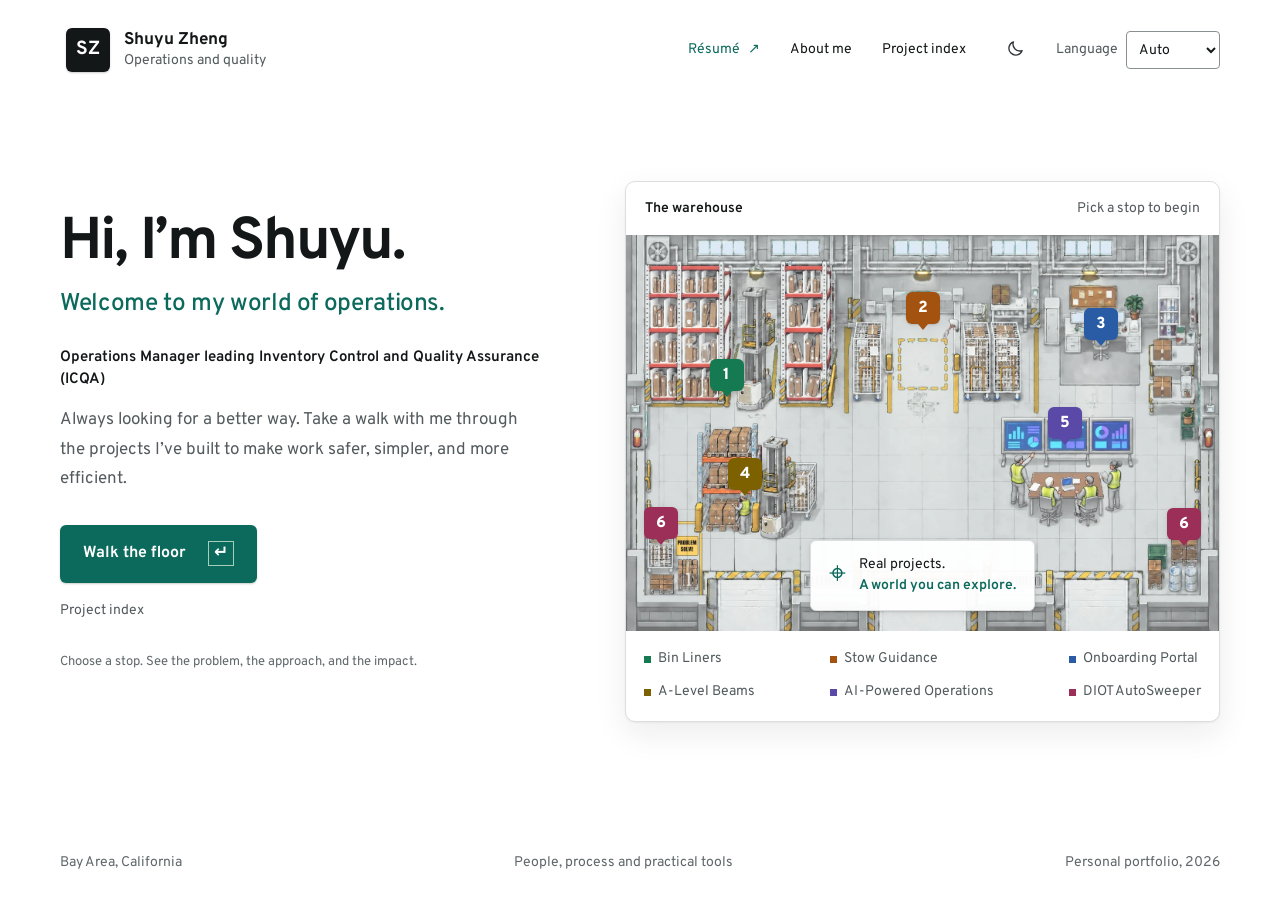
==== commit 69953b7b: "Onboarding Portal: flow training with a cross-dock demo map and quiz - The portal stop now also cove" ====
--- a/index.html
+++ b/index.html
@@ -77,7 +77,7 @@
           <div class="project-stops">
             <button type="button" class="stop-card" data-stop="liners" style="--stop-color:var(--mint)"><span class="stop-index">1</span><span class="stop-copy"><span class="stop-place">Rainbow storage racks</span><strong>Bin Liners</strong><span class="stop-description">Less digging. A faster, safer pick.</span></span><span class="stop-state" aria-hidden="true"></span></button>
             <button type="button" class="stop-card" data-stop="stowguidance" style="--stop-color:var(--amber)"><span class="stop-index">2</span><span class="stop-copy"><span class="stop-place">Stow drop zone</span><strong>Stow Guidance</strong><span class="stop-description">Remove the scan-and-wait step.</span></span><span class="stop-state" aria-hidden="true"></span></button>
-            <button type="button" class="stop-card" data-stop="portal" style="--stop-color:var(--blue)"><span class="stop-index">3</span><span class="stop-copy"><span class="stop-place">Manager’s desk</span><strong>Onboarding Portal</strong><span class="stop-description">Organization health. Team pace. Verified learning.</span></span><span class="stop-state" aria-hidden="true"></span></button>
+            <button type="button" class="stop-card" data-stop="portal" style="--stop-color:var(--blue)"><span class="stop-index">3</span><span class="stop-copy"><span class="stop-place">Manager’s desk</span><strong>Onboarding Portal</strong><span class="stop-description">Learning health made visible. Freight flow taught on a map.</span></span><span class="stop-state" aria-hidden="true"></span></button>
             <button type="button" class="stop-card" data-stop="beams" style="--stop-color:var(--safety)"><span class="stop-index">4</span><span class="stop-copy"><span class="stop-place">Floor-level pallet picking</span><strong>A-Level Beams</strong><span class="stop-description">Raise the pallet. Reduce the bend.</span></span><span class="stop-state" aria-hidden="true"></span></button>
             <button type="button" class="stop-card" data-stop="ai" style="--stop-color:var(--violet)"><span class="stop-index">5</span><span class="stop-copy"><span class="stop-place">Leadership sync</span><strong>AI-Powered Operations</strong><span class="stop-description">Better evidence. Clearer decisions. Accountable execution.</span></span><span class="stop-state" aria-hidden="true"></span></button>
             <button type="button" class="stop-card" data-stop="sweeper" style="--stop-color:var(--rose)"><span class="stop-index">6</span><span class="stop-copy"><span class="stop-place">Corners of the floor</span><strong>DIOT AutoSweeper</strong><span class="stop-description">What sits too long, why, and what to do next.</span></span><span class="stop-state" aria-hidden="true"></span></button>
--- a/styles.css
+++ b/styles.css
@@ -206,6 +206,11 @@
 .ai-map-frame a:focus-visible>span{opacity:1}@media(hover:hover){.ai-map-frame a:hover>span{opacity:1}}
 @media (prefers-reduced-motion:reduce),(max-width:680px){.ai-map-frame iframe{display:none}}
 .ai-hero-map figcaption{font-size:14px;color:var(--muted);margin-top:8px}
+.flow-hero .ai-map-frame{border-color:var(--line-2)}
+.flow-hero .ai-map-frame:focus-within{border-color:var(--blue)}
+@media(hover:hover){.flow-hero .ai-map-frame:hover{border-color:var(--blue)}}
+.flow-hero .ai-map-frame a>span{color:var(--blue);border-color:var(--blue)}
+.flow-training .resume-actions{margin:18px 0 6px}
 @media(max-width:930px) and (min-width:681px){.project-stops{grid-template-columns:repeat(2,minmax(0,1fr))}}
 @media(max-width:680px){.ai-screen-controls{grid-template-columns:1fr;gap:8px}.ai-screen-controls button{min-height:48px;padding:10px 14px}.ai-screen-content{padding:18px}.ai-facts{grid-template-columns:1fr}.resume-actions{align-items:flex-start;flex-direction:column}.resume-nav{font-size:14px}.site-header nav{gap:12px}}
 
